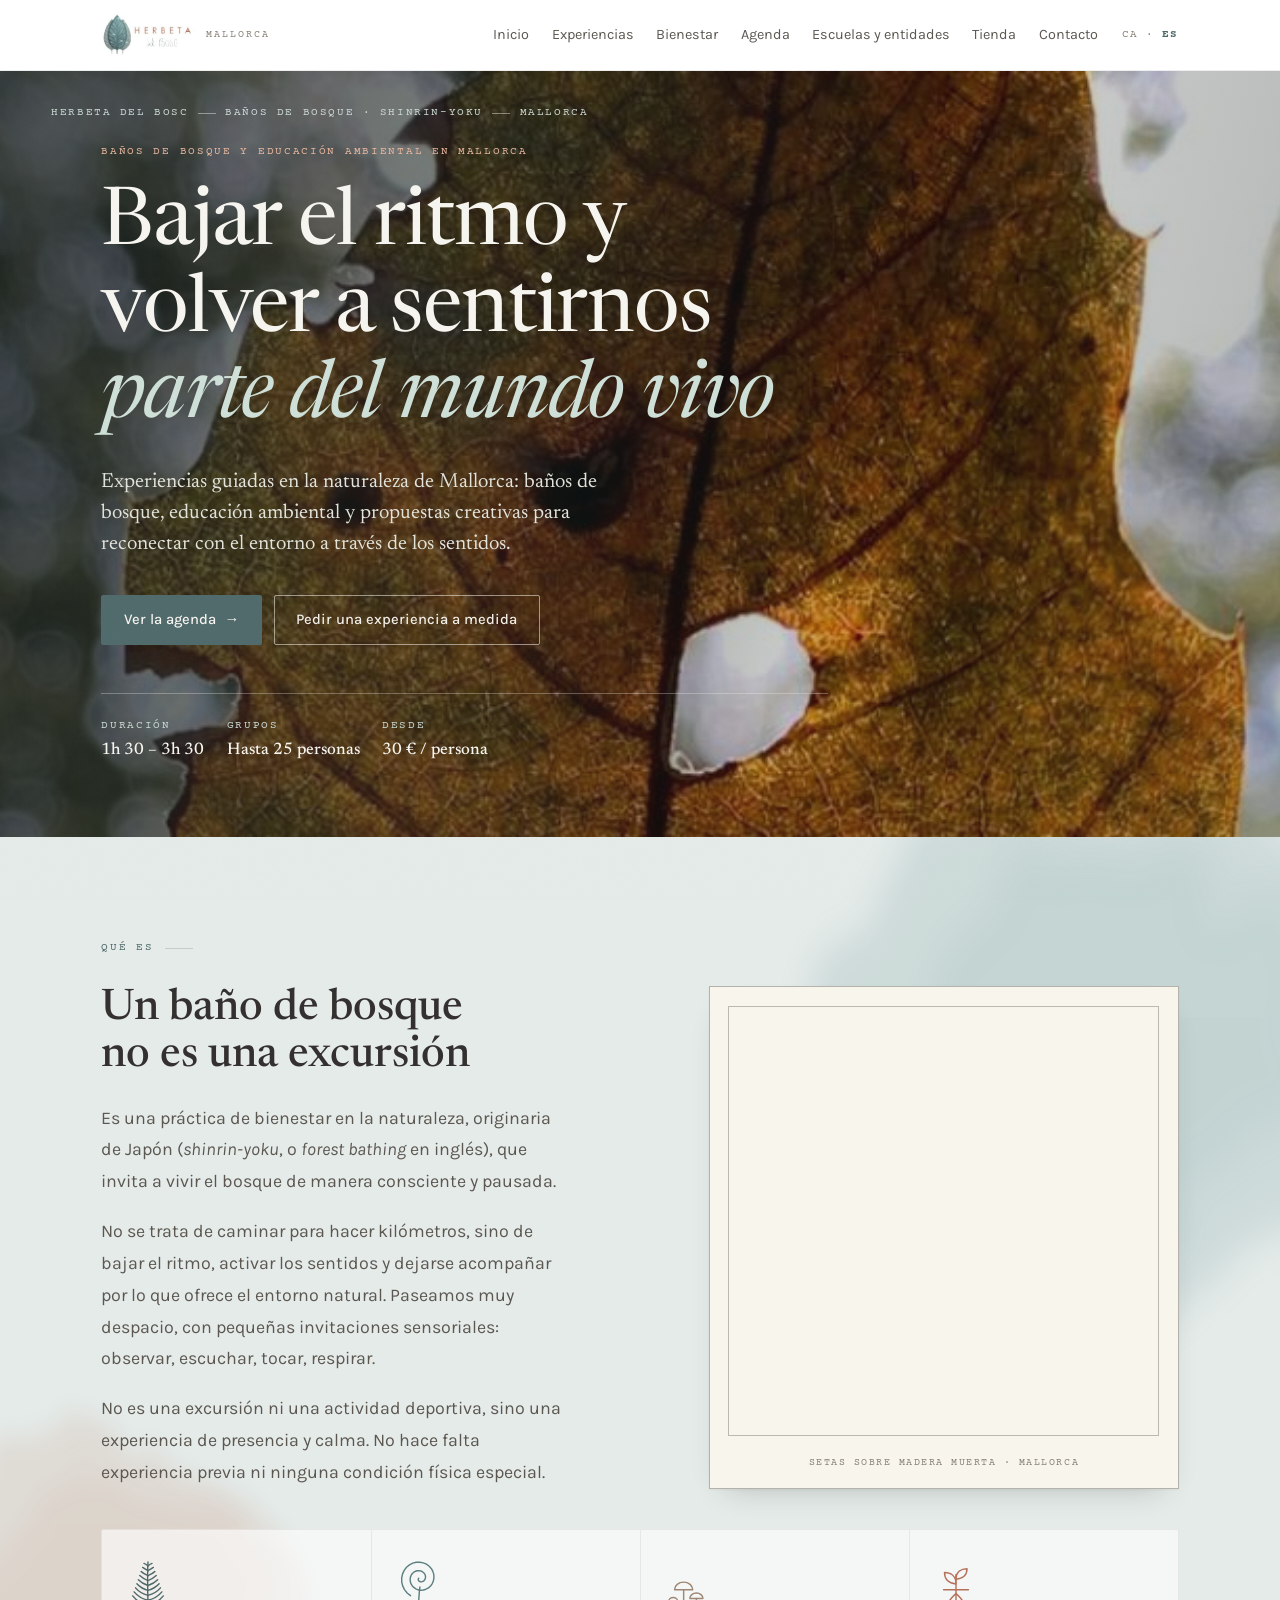
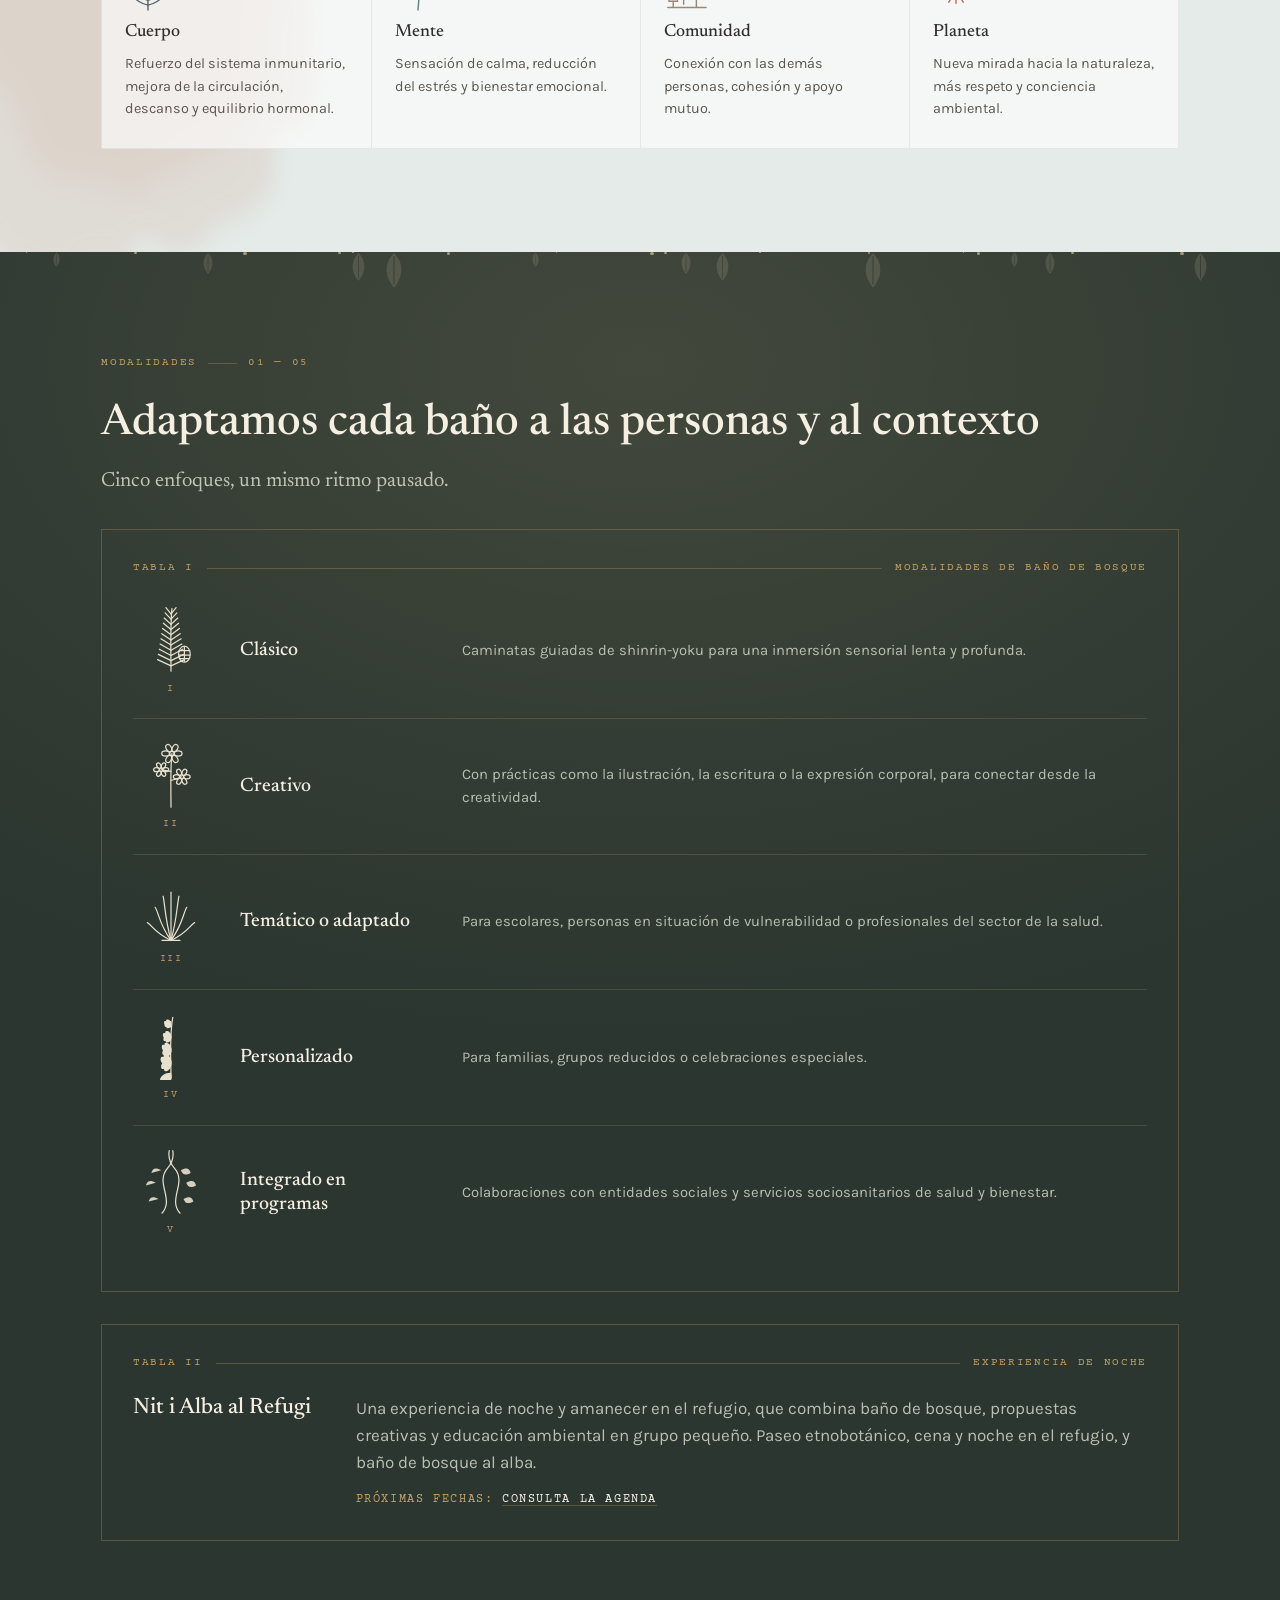
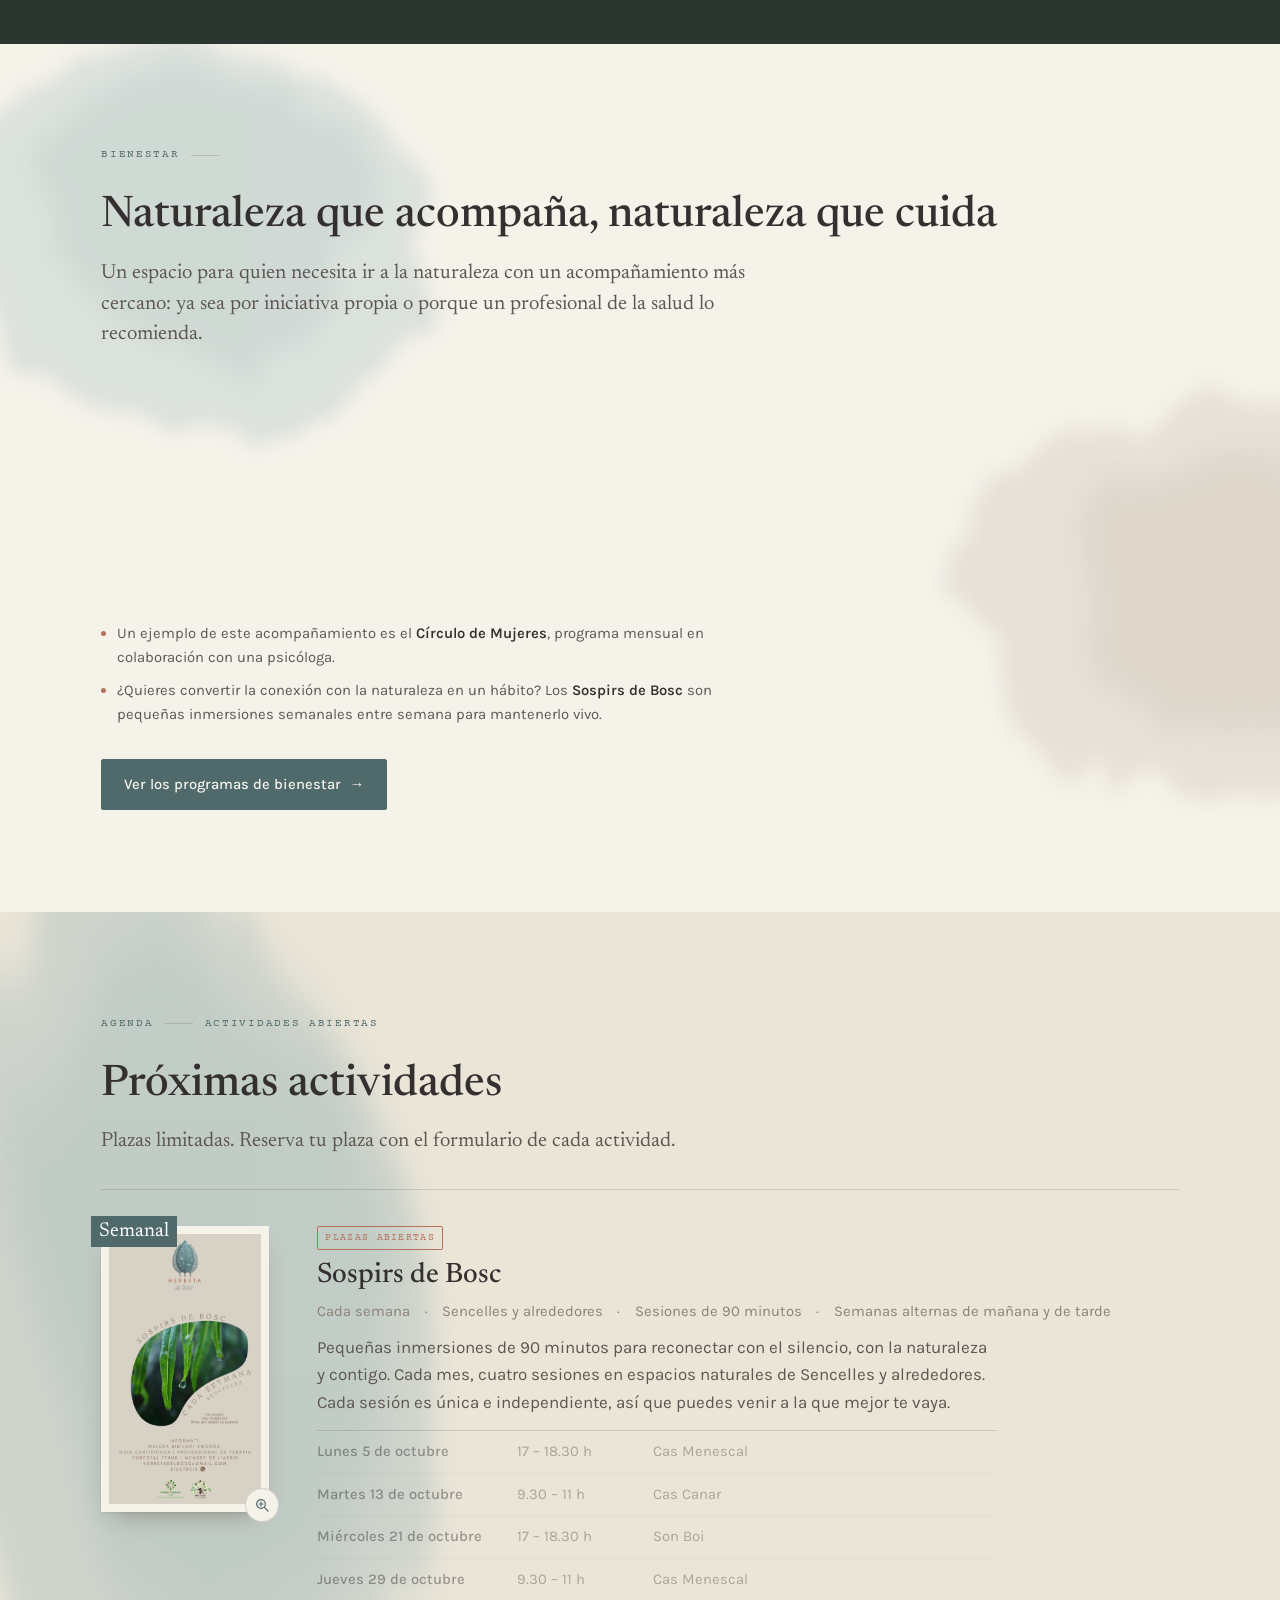
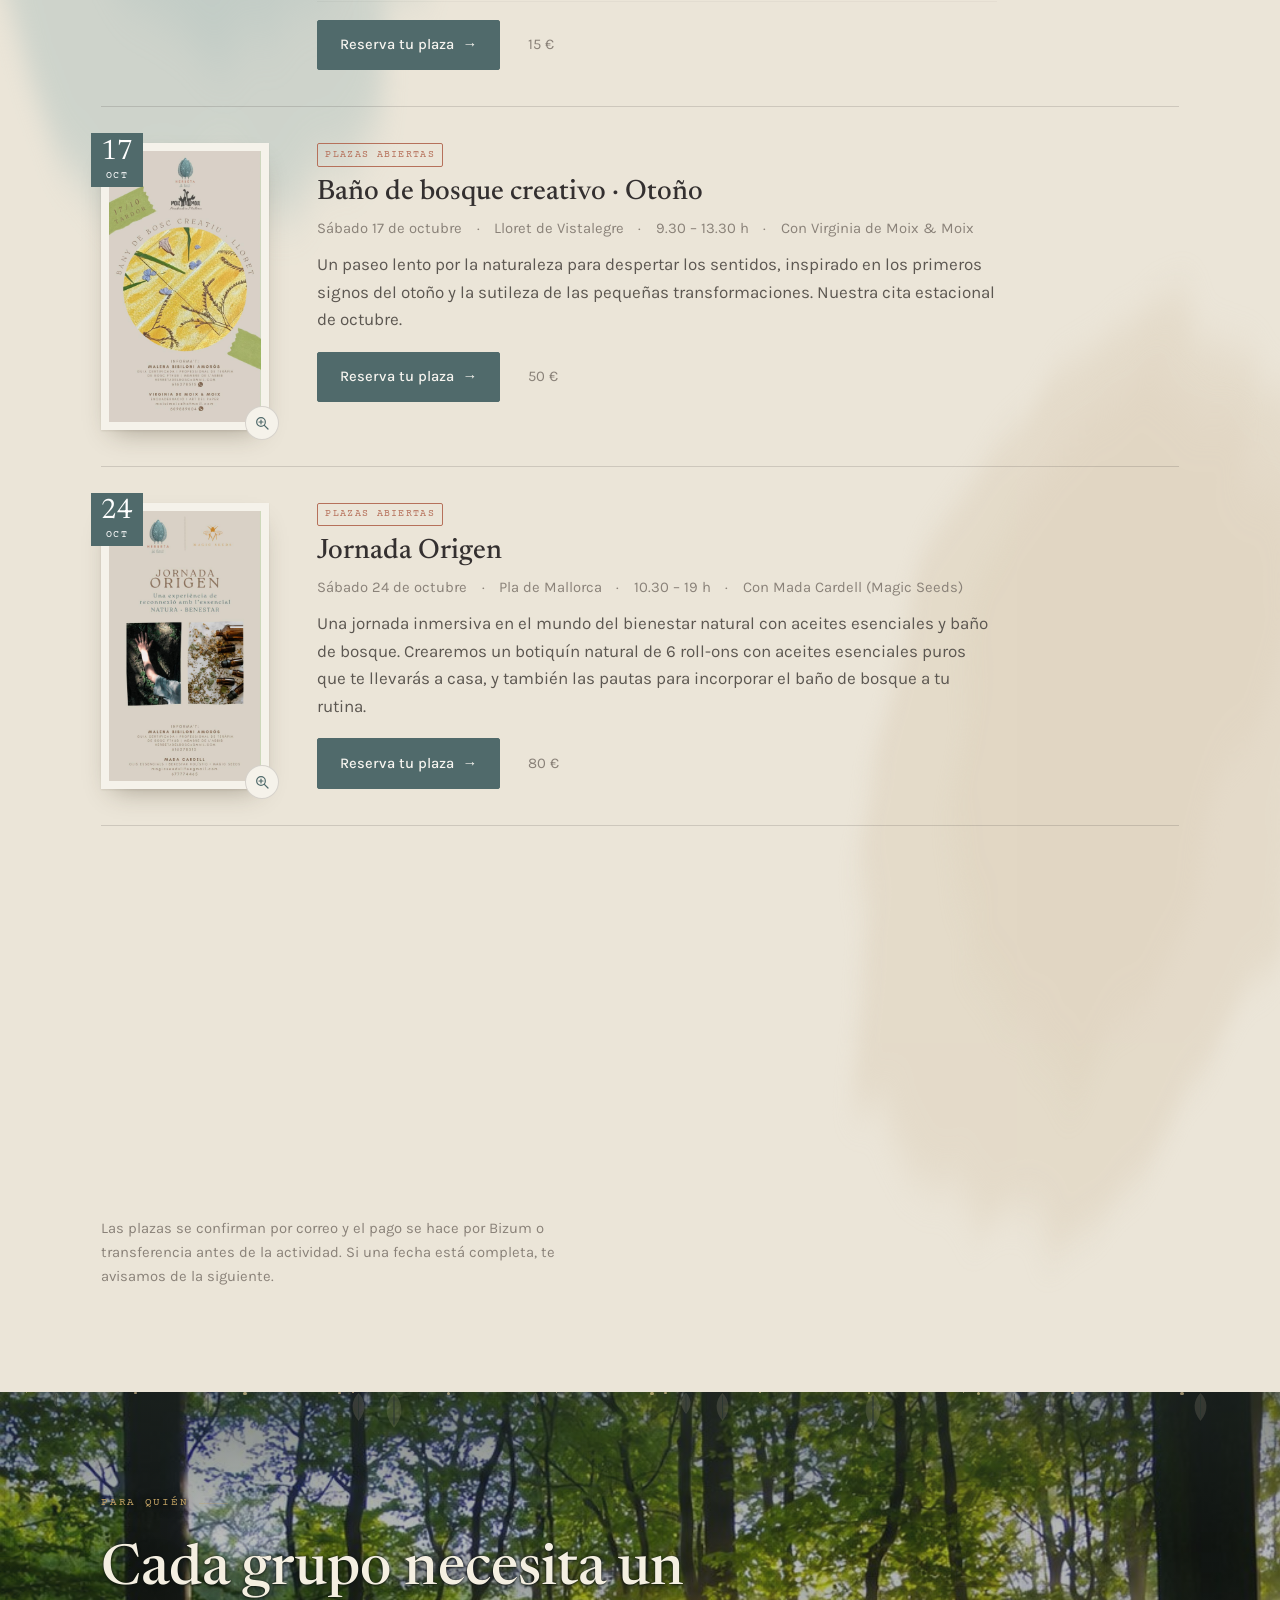
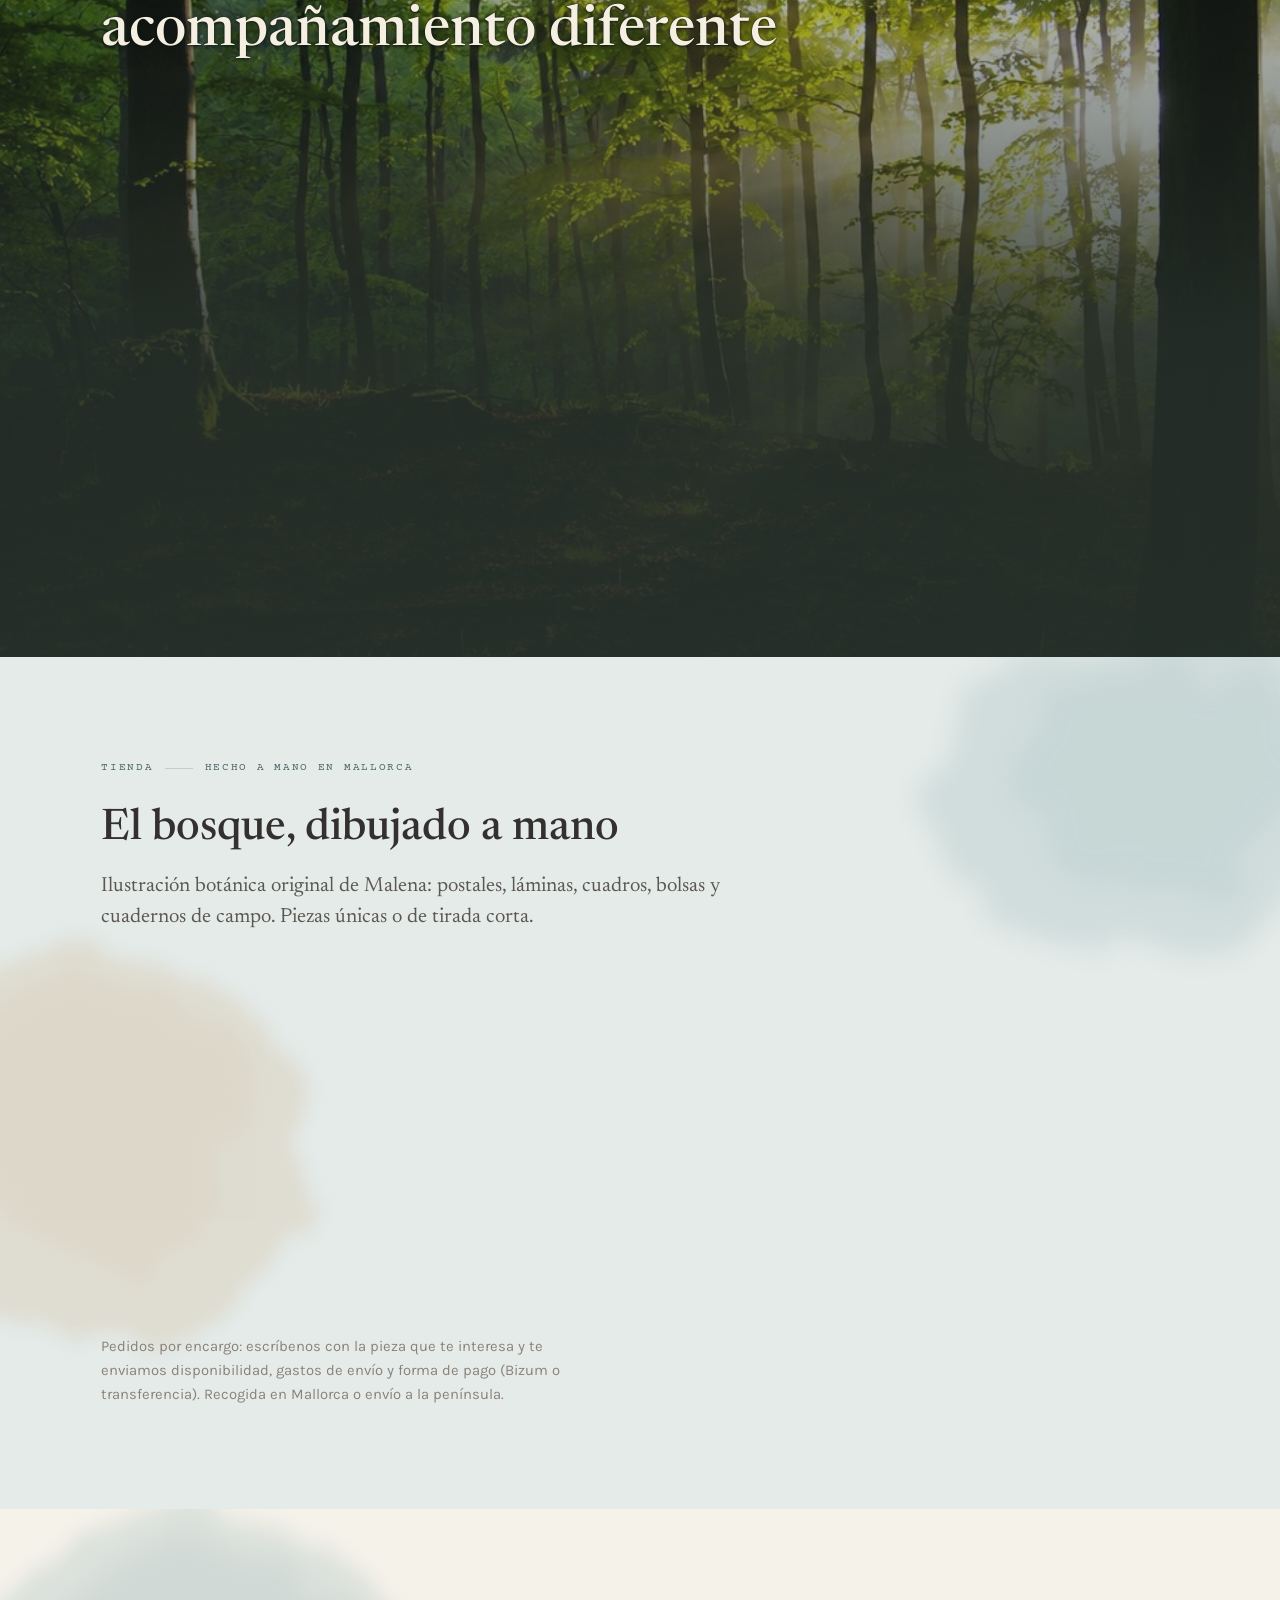
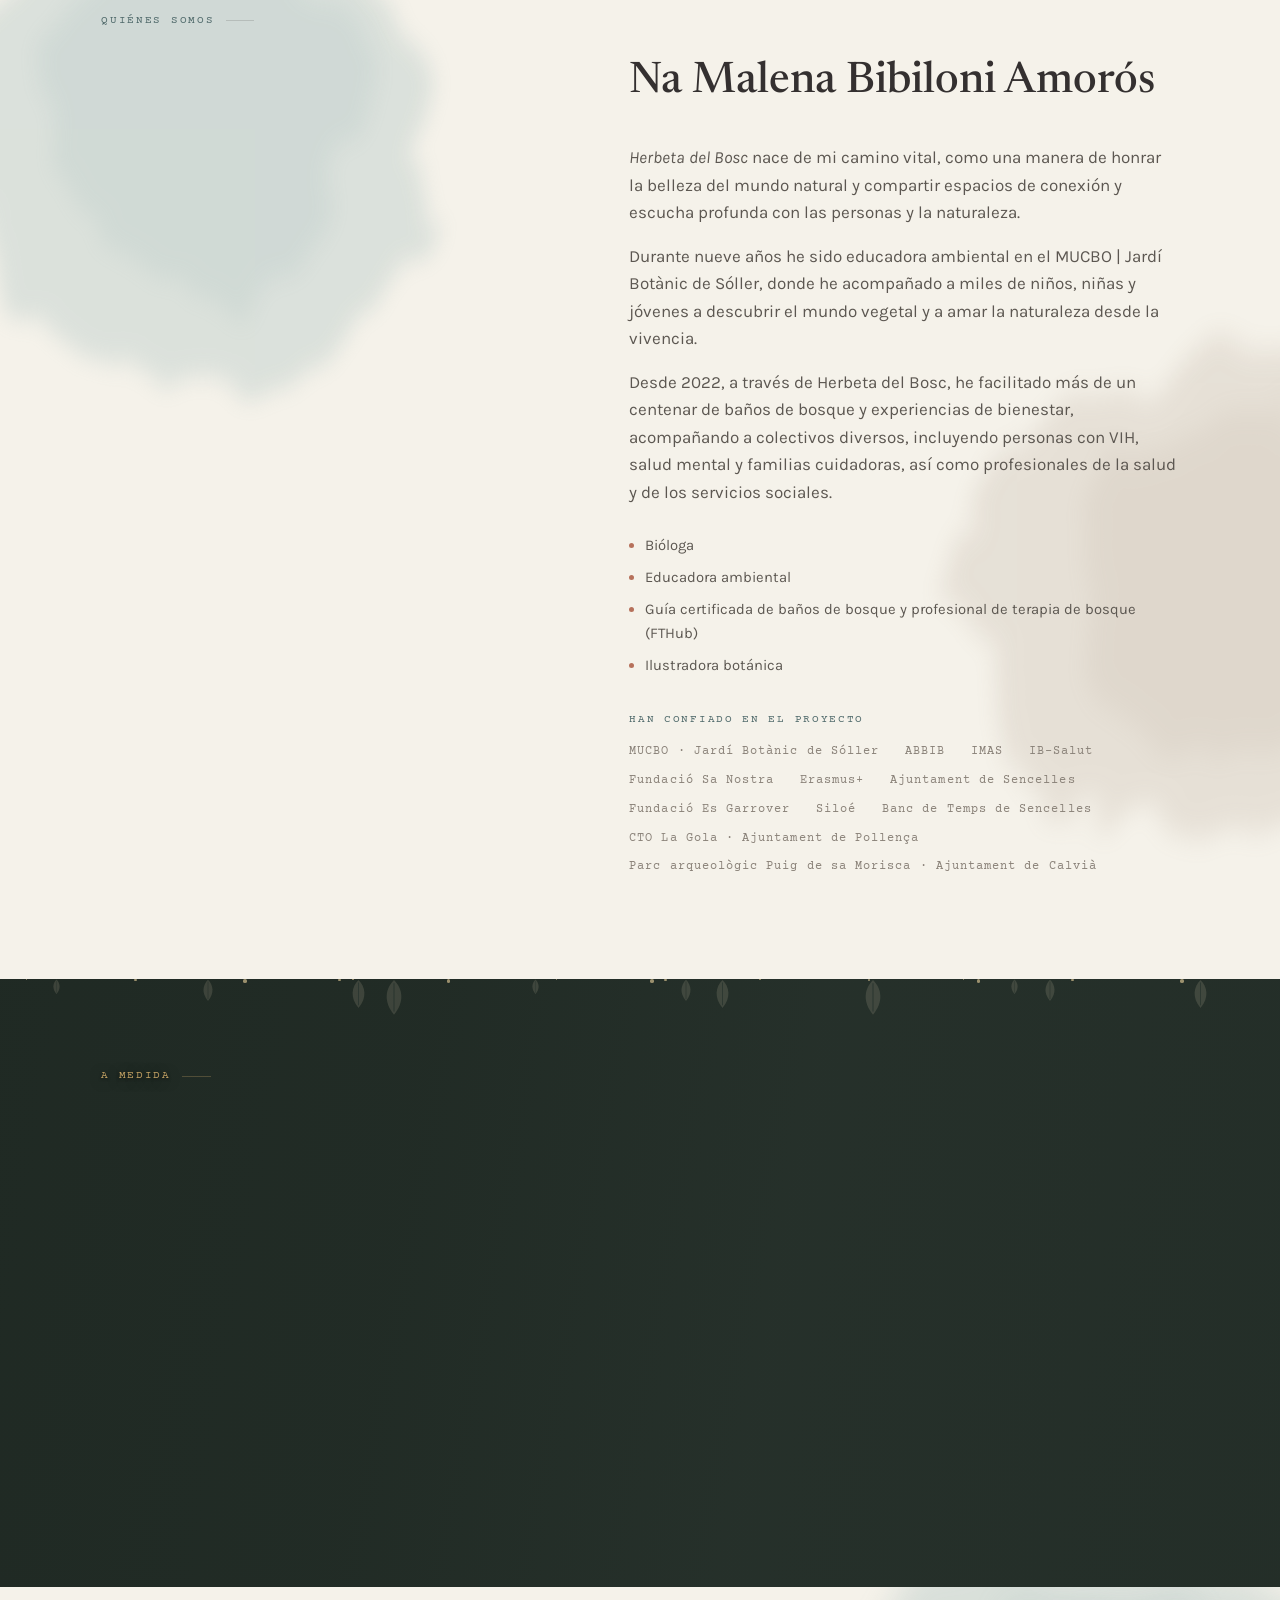
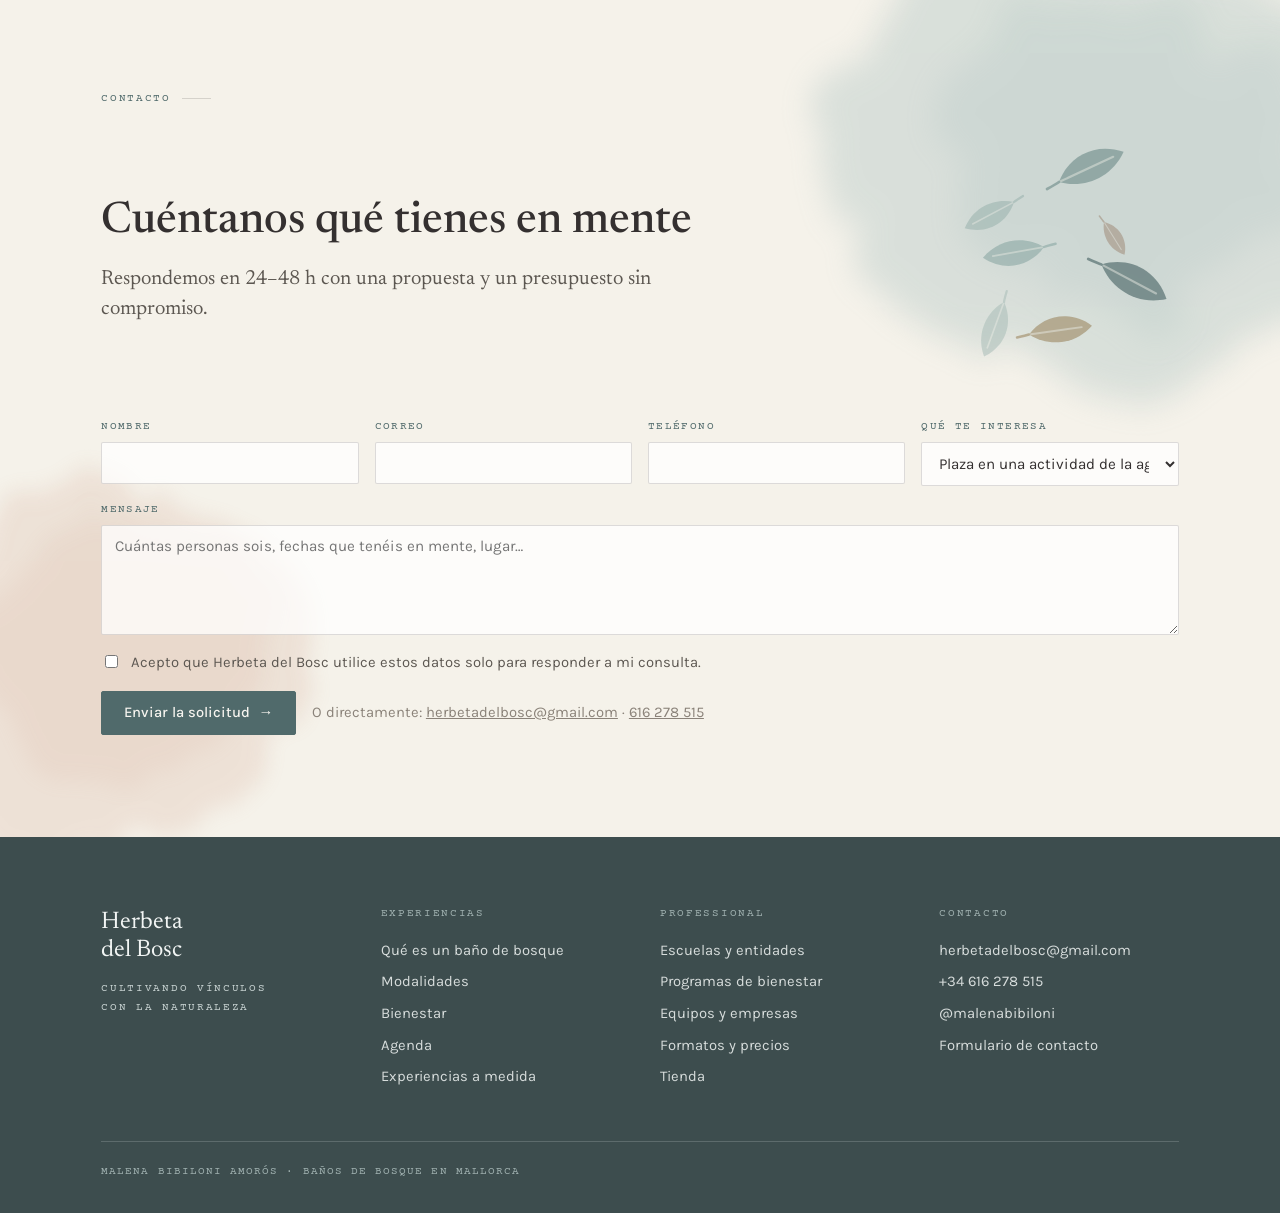
==== es/index.html @ cc18a622 "Correccions de na Malena: 150 € mínim a escoles, «amanecer», dues entitats més Co-Authored-By: Claud" ====
<!doctype html>
<html lang="es">
<head>
<meta charset="utf-8">
<meta name="viewport" content="width=device-width, initial-scale=1">
<meta name="description" content="Baños de bosque (shinrin-yoku o forest bathing), terapia de bosque y educación ambiental en Mallorca para particulares, escuelas y entidades, con Malena Bibiloni.">
<meta name="color-scheme" content="light">
<title>Baños de bosque y educación ambiental en Mallorca · Herbeta del Bosc</title>
<link rel="icon" type="image/png" sizes="48x48" href="/favicon-48.png">
<link rel="icon" type="image/png" sizes="192x192" href="/favicon-192.png">
<link rel="apple-touch-icon" href="/favicon-192.png">
<link rel="canonical" href="https://herbetadelbosc.com/es/">
<link rel="alternate" hreflang="ca" href="https://herbetadelbosc.com/">
<link rel="alternate" hreflang="es" href="https://herbetadelbosc.com/es/">
<link rel="alternate" hreflang="x-default" href="https://herbetadelbosc.com/">

<!-- cómo se ve al compartir el enlace (WhatsApp, Facebook, Telegram...) -->
<meta property="og:type" content="website">
<meta property="og:site_name" content="Herbeta del Bosc">
<meta property="og:locale" content="es_ES">
<meta property="og:locale:alternate" content="ca_ES">
<meta property="og:url" content="https://herbetadelbosc.com/es/">
<meta property="og:title" content="Baños de bosque en Mallorca · Herbeta del Bosc">
<meta property="og:description" content="Baños de bosque, educación ambiental y experiencias en la naturaleza en Mallorca, con Malena Bibiloni.">
<meta property="og:image" content="https://herbetadelbosc.com/assets/img/hero-portada.jpg">
<meta property="og:image:width" content="1274">
<meta property="og:image:height" content="872">
<meta property="og:image:alt" content="Una hoja de otoño a contraluz, con el bosque desenfocado al fondo">
<meta name="twitter:card" content="summary_large_image">

<!-- ficha del negocio para Google -->
<script type="application/ld+json">
{
  "@context": "https://schema.org",
  "@type": "LocalBusiness",
  "@id": "https://herbetadelbosc.com/#negoci",
  "name": "Herbeta del Bosc",
  "description": "Baños de bosque (shinrin-yoku, forest bathing), terapia de bosque y educación ambiental en Mallorca para particulares, escuelas y entidades.",
  "url": "https://herbetadelbosc.com/es/",
  "logo": "https://herbetadelbosc.com/favicon-192.png",
  "image": "https://herbetadelbosc.com/assets/img/hero-portada.jpg",
  "email": "herbetadelbosc@gmail.com",
  "telephone": "+34616278515",
  "address": {
    "@type": "PostalAddress",
    "addressRegion": "Illes Balears",
    "addressCountry": "ES"
  },
  "areaServed": {
    "@type": "Place",
    "name": "Mallorca"
  },
  "founder": {
    "@type": "Person",
    "name": "Malena Bibiloni Amorós"
  },
  "knowsAbout": ["Baños de bosque", "Shinrin-yoku", "Forest bathing", "Terapia de bosque", "Educación ambiental"],
  "inLanguage": "es",
  "sameAs": ["https://www.instagram.com/malenabibiloni"]
}
</script>
<link rel="preconnect" href="https://fonts.googleapis.com">
<link rel="preconnect" href="https://fonts.gstatic.com" crossorigin>
<link rel="stylesheet" href="https://fonts.googleapis.com/css2?family=Newsreader:ital,opsz,wght@0,6..72,300..600;1,6..72,300..500&family=Karla:wght@300..700&family=Courier+Prime:wght@400;700&display=swap">

<link rel="stylesheet" href="../assets/css/herbeta.css">
</head>
<body>

<!-- ══ INICI INTRO ══ animacio d'entrada. Per apagar-la sense llevar res:
     INTRO_ACTIVA = false, aqui baix. Per llevar-la del tot: aquest bloc
     sencer (fins a "FI INTRO") i el bloc INTRO de la fulla d'estils. ══ -->
<div class="intro" id="intro" role="presentation" aria-hidden="true">
  <div class="intro__in">
    <span class="logo intro__logo" role="img" aria-label="Herbeta del Bosc"></span>
    <p class="intro__welcome">
      <span class="intro__rule intro__rule--l" aria-hidden="true"></span>
      <span class="label">Bienvenida / Bienvenido</span>
      <span class="intro__rule intro__rule--r" aria-hidden="true"></span>
    </p>
  </div>
  <button class="intro__skip" id="introSkip" type="button">Saltar</button>
</div>
<noscript><style>.intro{display:none}</style></noscript>
<script>
(function(){
  "use strict";

  /* ── L'INTERRUPTOR ──────────────────────────────────────────
     false = l'animacio no surt mai, sense haver de llevar res.
     Ara esta apagada a proposit: queda pendent refer-la quan hi
     hagi el logo en alta resolucio. Per encendre-la: true. */
  var INTRO_ACTIVA = false;

  var SESSION_KEY = "herbeta:intro-vist";
  var HOLD_MS  = 1500;   /* pausa amb tot ja escrit, abans de treure el vel */
  var LEAVE_MS = 560;    /* durada de la sortida del vel */

  var intro = document.getElementById("intro");
  if(!intro) return;

  function amaga(){ intro.hidden = true; }

  var vist = false;
  try{ vist = sessionStorage.getItem(SESSION_KEY) === "1"; }catch(e){}
  if(!INTRO_ACTIVA || vist){ amaga(); return; }

  var arrel = document.documentElement;
  var sortint = false, tempsPausa = null;

  function velocitat(){
    var v = parseFloat(getComputedStyle(arrel).getPropertyValue("--intro-speed"));
    return v > 0 ? v : 1;
  }

  function surt(){
    if(sortint) return;
    sortint = true;
    clearTimeout(tempsPausa);
    intro.classList.remove("is-playing");
    intro.classList.add("is-leaving");
    arrel.classList.add("intro-surt");
    arrel.style.overflow = "";
    try{ sessionStorage.setItem(SESSION_KEY,"1"); }catch(e){}
    setTimeout(function(){
      amaga();
      arrel.classList.remove("intro-surt");
    }, LEAVE_MS*velocitat() + 400);
    window.removeEventListener("keydown", tecla);
  }
  function tecla(e){
    if(e.key === "Escape" || e.key === "Enter" || e.key === " ") surt();
  }

  function juga(){
    arrel.style.overflow = "hidden";
    if(window.scrollY) window.scrollTo(0,0);
    intro.classList.add("is-playing");
    window.addEventListener("wheel", surt, {passive:true, once:true});
    window.addEventListener("touchmove", surt, {passive:true, once:true});
    window.addEventListener("keydown", tecla);
    tempsPausa = setTimeout(surt, HOLD_MS*velocitat());
  }

  document.getElementById("introSkip").addEventListener("click", surt);
  intro.addEventListener("click", surt);

  /* esperam les tipografies perque el titol no salti a mitja animacio;
     si es fan pregar mes de 700 ms, tiram endavant igualment */
  if(document.fonts && document.fonts.ready){
    var fet = false;
    var ara = function(){ if(!fet){ fet = true; juga(); } };
    document.fonts.ready.then(ara)["catch"](ara);
    setTimeout(ara, 700);
  } else {
    juga();
  }
})();
</script>
<!-- ══ FI INTRO ══ -->
<a class="skip" href="#main">Ir al contenido</a>



<svg width="0" height="0" style="position:absolute" aria-hidden="true" focusable="false"><defs>
  <filter id="wc1" x="-35%" y="-35%" width="170%" height="170%" color-interpolation-filters="sRGB">
    <feTurbulence type="fractalNoise" baseFrequency="0.011" numOctaves="4" seed="7" result="n"/>
    <feDisplacementMap in="SourceGraphic" in2="n" scale="78" xChannelSelector="R" yChannelSelector="G"/>
    <feGaussianBlur stdDeviation="7"/>
  </filter>
  <filter id="wc2" x="-35%" y="-35%" width="170%" height="170%" color-interpolation-filters="sRGB">
    <feTurbulence type="fractalNoise" baseFrequency="0.014" numOctaves="4" seed="23" result="n"/>
    <feDisplacementMap in="SourceGraphic" in2="n" scale="64" xChannelSelector="R" yChannelSelector="G"/>
    <feGaussianBlur stdDeviation="9"/>
  </filter>
  <filter id="wc3" x="-35%" y="-35%" width="170%" height="170%" color-interpolation-filters="sRGB">
    <feTurbulence type="fractalNoise" baseFrequency="0.009" numOctaves="5" seed="41" result="n"/>
    <feDisplacementMap in="SourceGraphic" in2="n" scale="92" xChannelSelector="R" yChannelSelector="G"/>
    <feGaussianBlur stdDeviation="6"/>
  </filter>
</defs></svg>

<header class="site">
  <div class="wrap site__in">
    <a class="brand" href="#home" data-nav="home">
      <span class="logo" role="img" aria-label="Herbeta del Bosc"></span>
      <span class="brand__sub">Mallorca</span>
    </a>
    <p class="lang" aria-label="Idioma"><a href="../" hreflang="ca" lang="ca">CA</a><span aria-hidden="true">·</span><b aria-current="true" lang="es">ES</b></p>
    <button class="navtoggle" id="navtoggle" aria-expanded="false" aria-controls="nav">Menú</button>
    <nav class="nav" id="nav">
      <a href="#home" data-nav="home">Inicio</a>
      <a href="#experiencies" data-nav="home#experiencies">Experiencias</a>
      <a href="#benestar" data-nav="benestar">Bienestar</a>
      <a href="#agenda" data-nav="home#agenda">Agenda</a>
      <a href="#escoles" data-nav="escoles">Escuelas y entidades</a>
      <a href="#botiga" data-nav="home#botiga">Tienda</a>
      <a href="#contacte" data-nav="home#contacte">Contacto</a>
    </nav>
  </div>
</header>

<main id="main">

<!-- ══════════════════════ HOME ══════════════════════ -->
<div class="page" data-page="home">

  <section class="hero hero--cover">
    <div class="hero__bg"><img src="../assets/img/hero-portada.jpg" fetchpriority="high" decoding="async" alt="Una hoja de otoño a contraluz, con el bosque desenfocado al fondo"></div>
    <div class="hero__scrim"></div>
    <div class="hero__tag">
      <p class="label">Herbeta del Bosc</p>
      <div class="rule"></div>
      <p class="label">Baños de bosque · Shinrin-yoku</p>
      <div class="rule"></div>
      <p class="label">Mallorca</p>
    </div>
    <div class="wrap hero__grid">
      <div>
        <h1 class="h1--kicker"><span class="label label--accent h1__kicker">Baños de bosque y educación ambiental en Mallorca</span>Bajar el ritmo y volver a sentirnos <em>parte del mundo vivo</em></h1>
        <p class="lead hero__lead">Experiencias guiadas en la naturaleza de Mallorca: baños de bosque, educación ambiental y propuestas creativas para reconectar con el entorno a través de los sentidos.</p>
        <div class="hero__cta">
          <a class="btn" href="#agenda" data-nav="home#agenda">Ver la agenda <span class="btn__arrow">→</span></a>
          <a class="btn btn--ghost" href="#amida" data-nav="home#amida">Pedir una experiencia a medida</a>
        </div>
        <div class="hero__meta">
          <div><span class="label">Duración</span><strong>1h 30 – 3h 30</strong></div>
          <div><span class="label">Grupos</span><strong>Hasta 25 personas</strong></div>
          <div><span class="label">Desde</span><strong>30 € / persona</strong></div>
        </div>
      </div>
    </div>
  </section>

  <section class="band" id="quees">
    <div class="wrap sheet">
      <div class="sheet__margin">
        <p class="label">Qué es</p>
        <div class="rule"></div>
      </div>
      <div class="stack" style="gap:2.5rem">
        <div class="quees__split">
          <div class="quees__text">
            <h2 class="h2">Un baño de bosque no es una excursión</h2>
            <div class="prose">
              <p>Es una práctica de bienestar en la naturaleza, originaria de Japón (<span class="i">shinrin-yoku</span>, o <span class="i">forest bathing</span> en inglés), que invita a vivir el bosque de manera consciente y pausada.</p>
              <p>No se trata de caminar para hacer kilómetros, sino de bajar el ritmo, activar los sentidos y dejarse acompañar por lo que ofrece el entorno natural. Paseamos muy despacio, con pequeñas invitaciones sensoriales: observar, escuchar, tocar, respirar.</p>
              <p>No es una excursión ni una actividad deportiva, sino una experiencia de presencia y calma. No hace falta experiencia previa ni ninguna condición física especial.</p>
            </div>
          </div>
          <figure class="photo figure--quees plate rv"><span class="plate__in"><img src="../assets/img/bolets-tronc.jpg" loading="lazy" decoding="async" alt="Setas pequeñas creciendo sobre un tronco caído cubierto de musgo, dentro del bosque" style="object-position:center 52%"></span><figcaption>Setas sobre madera muerta · Mallorca</figcaption></figure>
        </div>
        <div class="benefits rv" id="beneficis"></div>
      </div>
    </div>
  </section>

  <section id="experiencies" class="dark">
    <div class="wrap sheet">
      <div class="sheet__margin">
        <p class="label">Modalidades</p>
        <div class="rule"></div>
        <p class="label">01 — 05</p>
      </div>
      <div class="stack" style="gap:2rem">
        <div>
          <h2 class="h2">Adaptamos cada baño a las personas y al contexto</h2>
          <p class="lead">Cinco enfoques, un mismo ritmo pausado.</p>
        </div>
        <div class="board rv">
          <p class="board__tab"><span>Tabla I</span><span class="board__rule"></span><span>Modalidades de baño de bosque</span></p>
          <div class="legend" id="mods"></div>
        </div>
        <div class="board rv">
          <p class="board__tab"><span>Tabla II</span><span class="board__rule"></span><span>Experiencia de noche</span></p>
          <div class="refugi">
            <h3 class="legend__name">Nit i Alba al Refugi</h3>
            <div class="refugi__body">
              <p class="legend__txt">Una experiencia de noche y amanecer en el refugio, que combina baño de bosque, propuestas creativas y educación ambiental en grupo pequeño. Paseo etnobotánico, cena y noche en el refugio, y baño de bosque al alba.</p>
              <p class="refugi__when">Próximas fechas: <a href="#agenda" data-nav="home#agenda">consulta la agenda</a></p>
            </div>
          </div>
        </div>
      </div>
    </div>
  </section>

  <section class="benestar" id="benestar">
    <div class="wrap sheet">
      <div class="sheet__margin">
        <p class="label">Bienestar</p>
        <div class="rule"></div>
      </div>
      <div class="stack" style="gap:2rem">
        <div>
          <h2 class="h2">Naturaleza que acompaña, naturaleza que cuida</h2>
          <p class="lead">Un espacio para quien necesita ir a la naturaleza con un acompañamiento más cercano: ya sea por iniciativa propia o porque un profesional de la salud lo recomienda.</p>
        </div>
        <div class="grid grid--2 benestar__cards rv">
          <article class="card">
            <h3>Terapia de bosque</h3>
            <p>Programas diseñados de forma conjunta con profesionales de la salud o entidades sociales. El baño de bosque como herramienta de prevención de la salud y como intervención complementaria a procesos de cuidado, que promueve a la vez la conexión profunda con la naturaleza.</p>
          </article>
          <article class="card">
            <h3>Planes de bienestar personalizados</h3>
            <p>Un acompañamiento diseñado según cada persona, ya sea a partir de una derivación profesional o por iniciativa propia. El baño de bosque como herramienta principal, complementado con otras propuestas de conexión.</p>
          </article>
        </div>
        <ul class="benestar__notes">
          <li><span>Un ejemplo de este acompañamiento es el <strong>Círculo de Mujeres</strong>, programa mensual en colaboración con una psicóloga.</span></li>
          <li><span>¿Quieres convertir la conexión con la naturaleza en un hábito? Los <strong>Sospirs de Bosc</strong> son pequeñas inmersiones semanales entre semana para mantenerlo vivo.</span></li>
        </ul>
        <!-- Pendiente: barra de datos e imagen de la sección -->
        <a class="btn" href="#benestar" data-nav="benestar">Ver los programas de bienestar <span class="btn__arrow">→</span></a>
      </div>
    </div>
  </section>

  <section id="agenda" style="background:var(--paper-2)">
    <div class="wrap sheet">
      <div class="sheet__margin">
        <p class="label">Agenda</p>
        <div class="rule"></div>
        <p class="label">Actividades abiertas</p>
      </div>
      <div class="stack" style="gap:2rem">
        <div>
          <h2 class="h2">Próximas actividades</h2>
          <p class="lead">Plazas limitadas. Reserva tu plaza con el formulario de cada actividad.</p>
        </div>
        <div class="ag" id="agenda-list"></div>
        <p class="formnote">Las plazas se confirman por correo y el pago se hace por Bizum o transferencia antes de la actividad. Si una fecha está completa, te avisamos de la siguiente.</p>
      </div>
    </div>
  </section>

  <section id="publics" class="dark dark--photo">
    <div class="bosc-bg"><img src="../assets/img/bosc-fons.jpg" loading="lazy" decoding="async" alt="" aria-hidden="true"><span class="bosc-veil"></span></div>
    <div class="wrap sheet">
      <div class="sheet__margin">
        <p class="label">Para quién</p>
        <div class="rule"></div>
      </div>
      <div class="stack" style="gap:2rem">
        <h2 class="h2">Cada grupo necesita un acompañamiento diferente</h2>
        <div class="trio rv" id="publics-grid"></div>
      </div>
    </div>
  </section>

  <section class="band" id="botiga">
    <div class="wrap sheet">
      <div class="sheet__margin">
        <p class="label">Tienda</p>
        <div class="rule"></div>
        <p class="label">Hecho a mano en Mallorca</p>
      </div>
      <div class="stack" style="gap:2rem">
        <div>
          <h2 class="h2">El bosque, dibujado a mano</h2>
          <p class="lead">Ilustración botánica original de Malena: postales, láminas, cuadros, bolsas y cuadernos de campo. Piezas únicas o de tirada corta.</p>
        </div>
        <div class="shop" id="shop"></div>
        <p class="formnote">Pedidos por encargo: escríbenos con la pieza que te interesa y te enviamos disponibilidad, gastos de envío y forma de pago (Bizum o transferencia). Recogida en Mallorca o envío a la península.</p>
      </div>
    </div>
  </section>

  <section id="qui-som">
    <div class="wrap sheet">
      <div class="sheet__margin">
        <p class="label">Quiénes somos</p>
        <div class="rule"></div>
      </div>
      <div class="bio">
        <div class="bio__frame rv"><span class="bio__leaf bio__leaf--a" aria-hidden="true"></span><figure class="bio__portrait"><img src="../assets/img/malena-retrat.jpg" loading="lazy" decoding="async" alt="Malena Bibiloni, mirando hacia arriba en un entorno natural, con ilustraciones de ramitas sobre la fotografía"></figure><span class="bio__leaf bio__leaf--b" aria-hidden="true"></span></div>
        <div class="stack" style="gap:1.3rem">
          <h2 class="h2">Na Malena Bibiloni Amorós</h2>
          <div class="prose">
            <p><span class="i">Herbeta del Bosc</span> nace de mi camino vital, como una manera de honrar la belleza del mundo natural y compartir espacios de conexión y escucha profunda con las personas y la naturaleza.</p>
            <p>Durante nueve años he sido educadora ambiental en el MUCBO | Jardí Botànic de Sóller, donde he acompañado a miles de niños, niñas y jóvenes a descubrir el mundo vegetal y a amar la naturaleza desde la vivencia.</p>
            <p>Desde 2022, a través de Herbeta del Bosc, he facilitado más de un centenar de baños de bosque y experiencias de bienestar, acompañando a colectivos diversos, incluyendo personas con VIH, salud mental y familias cuidadoras, así como profesionales de la salud y de los servicios sociales.</p>
          </div>
          <ul class="creds">
            <li>Bióloga</li>
            <li>Educadora ambiental</li>
            <li>Guía certificada de baños de bosque y profesional de terapia de bosque (FTHub)</li>
            <li>Ilustradora botánica</li>
          </ul>
          <div class="stack" style="gap:.8rem; margin-top:.8rem">
            <p class="label">Han confiado en el proyecto</p>
            <div class="clients">
              <span>MUCBO · Jardí Botànic de Sóller</span><span>ABBIB</span><span>IMAS</span><span>IB-Salut</span><span>Fundació Sa Nostra</span><span>Erasmus+</span><span>Ajuntament de Sencelles</span><span>Fundació Es Garrover</span><span>Siloé</span><span>Banc de Temps de Sencelles</span><span>CTO La Gola · Ajuntament de Pollença</span><span>Parc arqueològic Puig de sa Morisca · Ajuntament de Calvià</span>
            </div>
          </div>
        </div>
      </div>
    </div>
  </section>

  <section class="dark dark--photo amida--cover" id="amida">
    <div class="bosc-bg"><img src="../assets/img/bany_de_bosc.jpg" loading="lazy" decoding="async" alt="Dos personas caminando de espaldas por un camino de bosque, con el sol entrando entre los árboles" style="object-position:center 58%"><span class="amida-veil"></span></div>
    <div class="wrap sheet">
      <div class="sheet__margin">
        <p class="label">A medida</p>
        <div class="rule"></div>
      </div>
      <div class="amida__cta stack rv" style="gap:1.15rem">
        <h2 class="h2">¿Quieres organizar un baño de bosque a medida?</h2>
        <p class="lead">Para familias, celebraciones, grupos de amigas, empresas, agroturismos o entidades. Hablamos primero y diseñamos la propuesta según el grupo y el espacio.</p>
        <a class="btn btn--ghost" href="#contacte" data-nav="home#contacte">Hablemos <span class="btn__arrow">→</span></a>
      </div>
    </div>
  </section>

  <section id="contacte">
    <div class="wrap sheet">
      <div class="sheet__margin">
        <p class="label">Contacto</p>
        <div class="rule"></div>
      </div>
      <div class="stack" style="gap:2rem">
        <div class="contacte__split">
          <div>
            <h2 class="h2">Cuéntanos qué tienes en mente</h2>
            <p class="lead">Respondemos en 24–48 h con una propuesta y un presupuesto sin compromiso.</p>
          </div>
          <div class="leaves rv" role="img" aria-label="Ilustración de hojas cayendo"></div>
        </div>
        <form class="form" data-form="Nou missatge des de la web (en castellà)">
          <input type="checkbox" name="botcheck" class="hp" tabindex="-1" autocomplete="off" aria-hidden="true">
          <div class="f"><label for="c-nom">Nombre</label><input id="c-nom" name="Nom" type="text" autocomplete="name" required></div>
          <div class="f"><label for="c-mail">Correo</label><input id="c-mail" name="email" type="email" autocomplete="email" required></div>
          <div class="f"><label for="c-tel">Teléfono</label><input id="c-tel" name="Telèfon" type="tel" autocomplete="tel"></div>
          <div class="f"><label for="c-tipus">Qué te interesa</label>
            <select id="c-tipus" name="Què li interessa">
              <option>Plaza en una actividad de la agenda</option>
              <option>Baño de bosque a medida (grupo, familia, celebración)</option>
              <option>Plan de bienestar (entidad o individual)</option>
              <option>Actividad para escuela o entidad</option>
              <option>Empresa o agroturismo</option>
              <option>Materiales didácticos o ilustración</option>
              <option>Pedido de la tienda</option>
            </select>
          </div>
          <div class="f f--full"><label for="c-msg">Mensaje</label><textarea id="c-msg" name="Missatge" placeholder="Cuántas personas sois, fechas que tenéis en mente, lugar…" required></textarea></div>
          <label class="check f--full"><input type="checkbox" name="Privacitat" value="Acceptada" required> <span>Acepto que Herbeta del Bosc utilice estos datos solo para responder a mi consulta.</span></label>
          <div class="f--full" style="display:flex; flex-wrap:wrap; gap:1rem; align-items:center">
            <button class="btn" type="submit">Enviar la solicitud <span class="btn__arrow">→</span></button>
            <p class="formnote">O directamente: <a href="mailto:herbetadelbosc@gmail.com">herbetadelbosc@gmail.com</a> · <a href="tel:+34616278515">616 278 515</a></p>
          </div>
        </form>
      </div>
    </div>
  </section>
</div>

<!-- ══════════════════════ ESCOLES ══════════════════════ -->
<div class="page" data-page="escoles" hidden>

  <section class="hero" style="padding-block:clamp(3rem,6vw,5rem) clamp(3rem,6vw,5rem)">
    <div class="wrap hero__grid">
      <div class="sheet__margin">
        <p class="label">Programa</p>
        <div class="rule"></div>
        <p class="label">Curso 2026 – 27</p>
      </div>
      <div>
        <p class="label label--accent">Para escuelas, ayuntamientos y entidades</p>
        <h1 style="font-size:clamp(2.3rem,5.2vw,4rem); max-width:18ch">Programa de educación ambiental y vivencial en Mallorca</h1>
        <p class="lead hero__lead">Actividades de educación ambiental y baños de bosque adaptados al ámbito educativo, con una conversación previa para diseñar la propuesta según la realidad de cada centro.</p>
        <div class="hero__cta">
          <a class="btn" href="#solicitud" data-nav="escoles#solicitud">Solicitar una actividad <span class="btn__arrow">→</span></a>
          <a class="btn btn--ghost" href="#activitats" data-nav="escoles#activitats">Ver las actividades</a>
        </div>
        <div class="hero__meta">
          <div><span class="label">Grupo</span><strong>Máximo 25 alumnos</strong></div>
          <div><span class="label">Duración</span><strong>1h – 3h</strong></div>
          <div><span class="label">Desde</span><strong>150 € / grupo</strong></div>
        </div>
      </div>
      <figure class="hero__figure photo rv" style="aspect-ratio:3/4"><img src="../assets/img/tresors-natura.jpg" loading="lazy" decoding="async" alt="Tesoros naturales -piñas, corteza, hojas- sobre una alfombra, con niños sentados alrededor" style="object-position:center 58%"></figure>
    </div>
  </section>

  <section class="band">
    <div class="wrap sheet">
      <div class="sheet__margin">
        <p class="label">Enfoque</p>
        <div class="rule"></div>
      </div>
      <div class="stack" style="gap:2.5rem">
        <div>
          <h2 class="h2">El vínculo con la naturaleza se cultiva, no se explica</h2>
          <p class="lead">Por eso diseñamos experiencias vivenciales que abren tres puertas de entrada al mundo natural.</p>
        </div>
        <div class="grid grid--3" id="axes"></div>
      </div>
    </div>
  </section>

  <section id="activitats">
    <div class="wrap sheet">
      <div class="sheet__margin">
        <p class="label">Actividades</p>
        <div class="rule"></div>
        <p class="label">Seis propuestas</p>
      </div>
      <div class="stack" style="gap:2rem">
        <div>
          <h2 class="h2">Nuestras actividades</h2>
          <p class="lead">Todas se adaptan a la edad, a los objetivos pedagógicos y al horario del centro.</p>
        </div>
        <div class="grid grid--3" id="acts"></div>
      </div>
    </div>
  </section>

  <section style="background:var(--paper-2)">
    <div class="wrap sheet">
      <div class="sheet__margin">
        <p class="label">Actividad central</p>
        <div class="rule"></div>
      </div>
      <div class="stack" style="gap:2rem">
        <div>
          <h2 class="h2">El baño de bosque escolar</h2>
          <div class="prose">
            <p>Adaptados al ámbito educativo, ofrecen a niños, niñas y jóvenes una vivencia significativa que combina la observación, el silencio, la creatividad y la escucha activa. Complementan la educación ambiental tradicional y favorecen aprendizajes profundos a nivel emocional, sensorial y social.</p>
          </div>
        </div>
        <div class="mods" id="escolarmods"></div>
        <p class="formnote">Dónde lo hacemos: salida a la naturaleza · espacios verdes cercanos al centro · patio o jardín del centro. Con opción de ampliar la experiencia con una introducción al diario de naturaleza.</p>
      </div>
    </div>
  </section>

  <section id="curriculum">
    <div class="wrap sheet">
      <div class="sheet__margin">
        <p class="label">Currículo</p>
        <div class="rule"></div>
        <p class="label">LOMLOE · ODS</p>
      </div>
      <div class="stack" style="gap:2.5rem">
        <div>
          <h2 class="h2">Una propuesta que conecta con el currículo</h2>
          <p class="lead">Nuestra propuesta puede favorecer competencias clave según la LOMLOE y los Objetivos de Desarrollo Sostenible.</p>
        </div>
        <div class="grid grid--2">
          <div class="stack" style="gap:1.1rem">
            <p class="label label--accent">Competencias clave</p>
            <div class="mods" id="comps"></div>
          </div>
          <div class="stack" style="gap:1.1rem">
            <p class="label label--accent">ODS que se pueden trabajar</p>
            <div class="mods" id="ods"></div>
          </div>
        </div>
      </div>
    </div>
  </section>

  <section class="band" id="docents">
    <div class="wrap sheet">
      <div class="sheet__margin">
        <p class="label">Equipos</p>
        <div class="rule"></div>
      </div>
      <div class="grid grid--2" style="align-items:start">
        <div class="stack" style="gap:1.2rem">
          <h2 class="h2">Baños de bosque para quien cuida</h2>
          <div class="prose">
            <p>Quienes acompañan a niños y jóvenes día a día también necesitan espacios para parar, respirar y reconectar. Ofrecemos baños de bosque dirigidos a equipos profesionales: docentes, educadores, trabajadores sociales, sanitarios.</p>
            <p>Un espacio profundamente respetuoso que invita a recuperar la calma, escucharse y volver a encontrar el sentido de la tarea cotidiana.</p>
          </div>
        </div>
        <div class="stack" style="gap:1.4rem">
          <div class="card">
            <p class="label">Qué trabajamos</p>
            <p>Bienestar emocional y gestión del ritmo cotidiano · Cohesión de equipo y escucha entre compañeros · Reconexión con el sentido profundo de la tarea · Recuperar la mirada curiosa del mundo natural.</p>
          </div>
          <div class="card">
            <p class="label">Formatos</p>
            <p>Actividad puntual de 2 a 3 horas, adaptable a cualquier entorno con naturaleza y tranquilidad. Como jornada de bienestar, team building o formación vivencial. Ideal para inicios o finales de curso y jornadas pedagógicas.</p>
          </div>
        </div>
      </div>
    </div>
  </section>

  <section id="preus">
    <div class="wrap sheet">
      <div class="sheet__margin">
        <p class="label">Formatos y precios</p>
        <div class="rule"></div>
      </div>
      <div class="stack" style="gap:2rem">
        <div>
          <h2 class="h2">Duraciones y precios orientativos</h2>
          <p class="lead">Consultad disponibilidad y presupuesto sin compromiso. Ofrecemos descuentos para programas de más de una sesión o ciclos trimestrales.</p>
        </div>
        <div class="tablewrap">
          <table>
            <thead><tr><th>Formato</th><th>Duración orientativa</th></tr></thead>
            <tbody>
              <tr><td>Actividades de taller</td><td>1h – 1h 30</td></tr>
              <tr><td>Baños de bosque y actividades con salida</td><td>1h 30 – 2h</td></tr>
              <tr><td>Sesiones para equipos docentes</td><td>2h – 3h</td></tr>
            </tbody>
          </table>
        </div>
        <p class="formnote">Las actividades tienen un coste que va desde 150 € hasta 350 € por sesión, según el formato, la duración y los materiales incluidos. Los baños de bosque escolares empiezan a partir de 150 € por grupo de hasta 25 alumnos.</p>
      </div>
    </div>
  </section>

  <section style="background:var(--paper-2)" id="faq">
    <div class="wrap sheet">
      <div class="sheet__margin">
        <p class="label">Preguntas frecuentes</p>
        <div class="rule"></div>
      </div>
      <div class="stack" style="gap:1.6rem">
        <h2 class="h2">Preguntas frecuentes</h2>
        <div class="faq" id="faq-list"></div>
      </div>
    </div>
  </section>

  <section>
    <div class="wrap sheet">
      <div class="sheet__margin">
        <p class="label">Cita</p>
        <div class="rule"></div>
      </div>
      <blockquote class="quote">“El sentido del asombro debería conservarse toda la vida, pero empieza en la infancia.”<cite>Rachel Carson</cite></blockquote>
    </div>
  </section>

  <section class="band" id="solicitud">
    <div class="wrap sheet">
      <div class="sheet__margin">
        <p class="label">Solicitud</p>
        <div class="rule"></div>
      </div>
      <div class="stack" style="gap:2rem">
        <div>
          <h2 class="h2">Solicita una actividad para tu centro</h2>
          <p class="lead">Nos ponemos en contacto para conocer el contexto y diseñar una propuesta adecuada, sin compromiso.</p>
        </div>
        <form class="form" data-form="Nova sol·licitud d'un centre educatiu (en castellà)">
          <input type="checkbox" name="botcheck" class="hp" tabindex="-1" autocomplete="off" aria-hidden="true">
          <div class="f"><label for="e-centre">Centro o entidad</label><input id="e-centre" name="Centre o entitat" type="text" required></div>
          <div class="f"><label for="e-persona">Persona de contacto</label><input id="e-persona" name="Persona de contacte" type="text" autocomplete="name" required></div>
          <div class="f"><label for="e-mail">Correo</label><input id="e-mail" name="email" type="email" autocomplete="email" required></div>
          <div class="f"><label for="e-tel">Teléfono</label><input id="e-tel" name="Telèfon" type="tel" autocomplete="tel"></div>
          <div class="f"><label for="e-nivell">Nivel educativo</label>
            <select id="e-nivell" name="Nivell educatiu"><option>Infantil</option><option>Primaria</option><option>Secundaria</option><option>Bachillerato / FP</option><option>Equipo docente</option><option>Entidad o ayuntamiento</option></select>
          </div>
          <div class="f"><label for="e-act">Actividad de interés</label>
            <select id="e-act" name="Activitat d'interès"><option>Baño de bosque</option><option>El bosque por dentro</option><option>Cuaderno de campo</option><option>Paseo naturalista</option><option>Herbario de bolsillo</option><option>Tesoros con historia</option><option>Ciclo trimestral</option><option>Aún no lo sé</option></select>
          </div>
          <div class="f"><label for="e-alum">Número de alumnos</label><input id="e-alum" name="Nombre d'alumnes" type="number" min="1" placeholder="25"></div>
          <div class="f"><label for="e-data">Fechas aproximadas</label><input id="e-data" name="Dates aproximades" type="text" placeholder="Segundo trimestre, mañanas"></div>
          <div class="f f--full"><label for="e-msg">Contexto del centro</label><textarea id="e-msg" name="Context del centre" placeholder="Espacios verdes disponibles, posibilidad de salida, objetivos pedagógicos…"></textarea></div>
          <label class="check f--full"><input type="checkbox" name="Privacitat" value="Acceptada" required> <span>Acepto que Herbeta del Bosc utilice estos datos solo para responder a mi consulta.</span></label>
          <div class="f--full" style="display:flex; flex-wrap:wrap; gap:1rem; align-items:center">
            <button class="btn" type="submit">Enviar la solicitud <span class="btn__arrow">→</span></button>
          </div>
        </form>
      </div>
    </div>
  </section>
</div>

<!-- ══════════════════════ BENESTAR ══════════════════════ -->
<div class="page" data-page="benestar" hidden>

  <section class="hero" style="padding-block:clamp(3rem,6vw,5rem) clamp(3rem,6vw,5rem)">
    <div class="wrap hero__grid">
      <div class="sheet__margin">
        <p class="label">Programas</p>
        <div class="rule"></div>
        <p class="label">Terapia de bosque</p>
      </div>
      <div>
        <p class="label label--accent">Baños de bosque y terapia de bosque</p>
        <h1 style="font-size:clamp(2.3rem,5.2vw,4rem); max-width:18ch">Baños y terapia de bosque: bienestar en la naturaleza de Mallorca</h1>
        <p class="lead hero__lead">Una intervención estructurada, basada en la evidencia y adaptable a cada colectivo, que integra la práctica del baño de bosque como herramienta de promoción de la salud y el bienestar.</p>
        <div class="hero__cta">
          <a class="btn" href="#contacte" data-nav="home#contacte">Contáctanos <span class="btn__arrow">→</span></a>
          <a class="btn btn--ghost" href="#b-formats" data-nav="benestar#b-formats">Formatos del programa</a>
        </div>
        <div class="hero__meta">
          <div><span class="label">Duración</span><strong>1,5 – 2 horas</strong></div>
          <div><span class="label">Frecuencia</span><strong>Semanal</strong></div>
          <div><span class="label">Participantes</span><strong>Grupos reducidos</strong></div>
        </div>
      </div>
      <figure class="hero__figure photo rv" style="aspect-ratio:3/4"><img src="../assets/img/public-particulars.jpg" loading="lazy" decoding="async" alt="Un grupo de personas con mochila, en corro en un camino de tierra, escuchando a Malena bajo unos árboles" style="object-position:48% center"></figure>
    </div>
  </section>

  <section class="band">
    <div class="wrap sheet">
      <div class="sheet__margin">
        <p class="label">La naturaleza</p>
        <div class="rule"></div>
      </div>
      <div class="grid grid--2" style="align-items:start">
        <h2 class="h2">La naturaleza, una herramienta de salud y bienestar</h2>
        <div class="prose">
          <p>Vivimos en un contexto marcado por el estrés crónico, la fatiga mental y la dificultad para gestionar las emociones. La aceleración del ritmo de vida, la sobreestimulación digital y la pérdida de contacto con los entornos naturales tienen un impacto directo sobre la salud física, mental y social de las personas.</p>
          <p>Las evidencias científicas son claras: el contacto regular con la naturaleza reduce el cortisol, mejora el estado de ánimo, fortalece el sistema inmunitario y favorece la recuperación de la fatiga mental. No es una tendencia, es fisiología.</p>
          <p>Una propuesta complementaria, accesible y transformadora, para las entidades que acompañan a personas.</p>
        </div>
      </div>
    </div>
  </section>

  <section id="b-terapia">
    <div class="wrap sheet">
      <div class="sheet__margin">
        <p class="label">Terapia de bosque</p>
        <div class="rule"></div>
      </div>
      <div class="grid grid--2" style="align-items:start">
        <div class="stack" style="gap:1.2rem">
          <h2 class="h2">Terapia de bosque</h2>
          <div class="prose">
            <p>La Terapia de Bosque es una intervención basada en la naturaleza que tiene en cuenta las necesidades de las personas y su entorno físico y social. Parte de la idea de que la salud es el resultado de la adaptación del ser humano a su entorno. Se fundamenta en un enfoque multidisciplinar que integra ámbitos como la psicología, la sociología o la ecología, y puede complementar los tratamientos médicos y los procesos de rehabilitación.</p>
            <p>A través del contacto consciente con la naturaleza, la terapia de bosque genera beneficios en distintos ámbitos de la salud y el bienestar.</p>
          </div>
        </div>
        <div class="card">
          <p class="label">Niveles de intervención</p>
          <p>La terapia de bosque se inscribe dentro de las estrategias de promoción de la salud, aplicándose en distintos niveles de intervención, tanto en el ámbito preventivo como terapéutico y de rehabilitación, adaptándose a cada colectivo.</p>
          <p>Los programas de terapia de bosque ofrecen una intervención complementaria, accesible y adaptable que puede integrarse en los servicios sociales y de salud, contribuyendo al bienestar de las personas y reforzando los procesos de acompañamiento ya existentes.</p>
        </div>
      </div>
    </div>
  </section>

  <section style="background:var(--paper-2)" id="b-objectius">
    <div class="wrap sheet">
      <div class="sheet__margin">
        <p class="label">Objetivos</p>
        <div class="rule"></div>
      </div>
      <div class="stack" style="gap:2rem">
        <div>
          <h2 class="h2">¿Qué aportan estos programas?</h2>
          <p class="lead">Objetivos que se pueden trabajar.</p>
        </div>
        <div class="grid grid--2 objectius" id="b-obj"></div>
      </div>
    </div>
  </section>

  <section id="b-sessions">
    <div class="wrap sheet">
      <div class="sheet__margin">
        <p class="label">Sesiones</p>
        <div class="rule"></div>
      </div>
      <div class="grid grid--2" style="align-items:start">
        <div class="stack" style="gap:1.2rem">
          <h2 class="h2">Cómo se desarrollan las sesiones</h2>
          <div class="prose">
            <p>El programa consta de un número determinado de sesiones en entornos naturales, distribuidas a lo largo de varias semanas. Las sesiones se basan en la práctica del baño de bosque.</p>
            <p>Cada encuentro consiste en un paseo lento, con un recorrido accesible (aproximadamente 500 - 1500 m), durante el cual se hacen varias paradas, que pueden realizarse de pie o sentados.</p>
            <p>A lo largo del recorrido se proponen actividades individuales y grupales orientadas a favorecer la conexión con el entorno a través de los sentidos. Estas propuestas son voluntarias y adaptables a las necesidades de cada participante.</p>
            <p>Al final de cada sesión se ofrece un espacio para compartir en grupo, donde las personas participantes pueden expresar su experiencia mediante palabras, silencios u otras formas de expresión.</p>
            <p>Entre sesiones, se proponen sencillas prácticas para realizar en casa, con el objetivo de reforzar la conexión con la naturaleza. Estas se recogen en un diario personal guiado.</p>
            <p>Durante el programa, se llevarán a cabo evaluaciones que se realizan de forma anónima. La evaluación se adapta a los objetivos del programa y puede incluir indicadores de bienestar percibido, observación cualitativa y devolución conjunta con el equipo profesional.</p>
          </div>
        </div>
        <div class="card">
          <p class="label">Características generales de las sesiones</p>
          <ul class="creds">
            <li><span><strong>Duración habitual:</strong> entre 1,5 y 2 horas</span></li>
            <li><span><strong>Frecuencia:</strong> semanal (adaptable)</span></li>
            <li><span><strong>Número de participantes:</strong> grupos reducidos (variable según colectivo y objetivos)</span></li>
            <li><span><strong>Espacios:</strong> entornos naturales accesibles y adecuados al grupo</span></li>
          </ul>
        </div>
      </div>
    </div>
  </section>

  <section class="band" id="b-formats">
    <div class="wrap sheet">
      <div class="sheet__margin">
        <p class="label">Formatos</p>
        <div class="rule"></div>
      </div>
      <div class="stack" style="gap:2rem">
        <div>
          <h2 class="h2">Formatos del programa</h2>
          <p class="lead">Los programas pueden ajustarse según las necesidades del grupo. Incluyen una sesión previa de encuentro inicial, destinada a presentar el funcionamiento del programa, resolver dudas y empezar a generar un espacio de confianza entre las personas participantes.</p>
        </div>
        <div class="grid grid--3" id="b-formats-list"></div>
        <div class="tablewrap">
          <table>
            <thead><tr><th>Formato</th><th>Precio orientativo*</th></tr></thead>
            <tbody>
              <tr><td>Sesión puntual</td><td>200-300€</td></tr>
              <tr><td>Programa 6 semanas</td><td>1.000-1.500€</td></tr>
              <tr><td>Programa 12 semanas</td><td>1.800-2.500€</td></tr>
            </tbody>
          </table>
        </div>
        <p class="formnote">*El precio se adapta según el colectivo, el número de participantes y las características de la entidad. Contáctanos para recibir una propuesta personalizada.</p>
      </div>
    </div>
  </section>

  <section id="b-collectius">
    <div class="wrap sheet">
      <div class="sheet__margin">
        <p class="label">Colectivos</p>
        <div class="rule"></div>
      </div>
      <div class="stack" style="gap:2rem">
        <div>
          <h2 class="h2">Aplicación según el colectivo</h2>
          <p class="lead">Los programas de terapia de bosque se adaptan a distintos colectivos, especialmente en contextos de vulnerabilidad, promoviendo el bienestar, la inclusión y la cohesión social.</p>
        </div>
        <div class="mods" id="b-coll"></div>
        <p class="formnote">Los programas se diseñan de manera específica para cada colectivo y territorio.</p>
      </div>
    </div>
  </section>

  <section style="background:var(--paper-2)" id="b-collaboracio">
    <div class="wrap sheet">
      <div class="sheet__margin">
        <p class="label">Colaboración</p>
        <div class="rule"></div>
      </div>
      <div class="grid grid--2" style="align-items:start">
        <div class="stack" style="gap:1.2rem">
          <h2 class="h2">Trabajo en colaboración</h2>
          <div class="prose">
            <p>Los programas de terapia de bosque se desarrollan en coordinación con la entidad o servicio, con el objetivo de adaptar la intervención a las necesidades específicas del colectivo y garantizar su coherencia con el trabajo socioeducativo o terapéutico en curso.</p>
            <p>El guía de baño de bosque/profesional de terapia de bosque asume un rol clave como facilitador de una experiencia de conexión entre el participante y el entorno natural. Su responsabilidad principal es diseñar y conducir el paseo. No actúa como terapeuta, sino que sostiene un espacio seguro, respetuoso y abierto, donde cada persona puede vivir la experiencia desde su propia autonomía.</p>
            <p>Para profundizar en los beneficios y aplicaciones de la terapia de bosque en el ámbito social, se puede consultar el siguiente artículo (en catalán): <a href="https://www.revistaalimara.net/revista/banys-de-bosc-fonaments-i-aplicabilitat-terapeutica-en-lambit-social-i-de-la-salut/" target="_blank" rel="noopener">«Banys de bosc: fonaments i aplicabilitat terapèutica en l'àmbit social i de la salut»</a> (revista Alimara).</p>
          </div>
        </div>
        <div class="card">
          <ul class="creds">
            <li>Coordinación con los equipos profesionales de salud de referencia</li>
            <li>Posibilidad de apoyo y acompañamiento durante las sesiones</li>
            <li>Seguimiento de los objetivos establecidos</li>
            <li>Evaluación conjunta del proceso y de los resultados</li>
          </ul>
        </div>
      </div>
    </div>
  </section>

  <section id="b-testimonis">
    <div class="wrap sheet">
      <div class="sheet__margin">
        <p class="label">Testimonios</p>
        <div class="rule"></div>
      </div>
      <div class="stack" style="gap:2rem">
        <p class="lead">Las personas participantes destacan la calma, la conexión y el bienestar que emergen durante las sesiones. También ponen en valor la calidad del acompañamiento y la experiencia.</p>
        <div class="grid grid--3 testimonis">
          <blockquote class="quote rv">“Serenidad, tranquilidad y conexión conmigo misma.”</blockquote>
          <blockquote class="quote rv">“Un ambiente de respeto y conexión con el grupo y el entorno.”</blockquote>
          <blockquote class="quote rv">“Una experiencia terapéutica que aporta una nueva mirada.”</blockquote>
        </div>
      </div>
    </div>
  </section>

  <section class="band">
    <div class="wrap sheet">
      <div class="sheet__margin">
        <p class="label">Contacto</p>
        <div class="rule"></div>
      </div>
      <div class="stack" style="gap:1.4rem">
        <h2 class="h2">Estaré encantada de escucharte.</h2>
        <p class="lead">Gracias por dedicar unos minutos a conocer Herbeta del Bosc.</p>
        <a class="btn" href="#contacte" data-nav="home#contacte" style="align-self:flex-start">Contáctanos <span class="btn__arrow">→</span></a>
      </div>
    </div>
  </section>
</div>

</main>

<footer>
  <div class="wrap">
    <div class="foot">
      <div class="stack" style="gap:1rem">
        <p class="foot__brand">Herbeta<br>del Bosc</p>
        <p class="label" style="color:var(--canopy-ink-2)">Cultivando vínculos<br>con la naturaleza</p>
      </div>
      <div>
        <h4>Experiencias</h4>
        <a href="#quees" data-nav="home#quees">Qué es un baño de bosque</a>
        <a href="#experiencies" data-nav="home#experiencies">Modalidades</a>
        <a href="#benestar" data-nav="home#benestar">Bienestar</a>
        <a href="#agenda" data-nav="home#agenda">Agenda</a>
        <a href="#amida" data-nav="home#amida">Experiencias a medida</a>
      </div>
      <div>
        <h4>Professional</h4>
        <a href="#escoles" data-nav="escoles">Escuelas y entidades</a>
        <a href="#benestar" data-nav="benestar">Programas de bienestar</a>
        <a href="#docents" data-nav="escoles#docents">Equipos y empresas</a>
        <a href="#preus" data-nav="escoles#preus">Formatos y precios</a>
        <a href="#botiga" data-nav="home#botiga">Tienda</a>
      </div>
      <div>
        <h4>Contacto</h4>
        <a href="mailto:herbetadelbosc@gmail.com">herbetadelbosc@gmail.com</a>
        <a href="tel:+34616278515">+34 616 278 515</a>
        <a href="https://www.instagram.com/malenabibiloni" target="_blank" rel="noopener">@malenabibiloni</a>
        <a href="#contacte" data-nav="home#contacte">Formulario de contacto</a>
      </div>
    </div>
    <div class="foot__bottom">
      <span>Malena Bibiloni Amorós · Baños de bosque en Mallorca</span>
    </div>
  </div>
</footer>

<!-- cartell ampliat: un sol lightbox per a totes les activitats de l'agenda -->
<div class="lb" id="cartell-lb" role="dialog" aria-modal="true" aria-labelledby="lb-title" tabindex="-1" hidden>
  <button type="button" class="lb__close" aria-label="Cerrar"><svg viewBox="0 0 24 24" fill="none" stroke="currentColor" stroke-width="1.8" stroke-linecap="round" aria-hidden="true"><path d="M6 6l12 12M18 6 6 18"/></svg></button>
  <div class="lb__inner">
    <img class="lb__img" src="" alt="">
    <div class="lb__info">
      <p class="lb__date"></p>
      <h2 class="lb__title" id="lb-title"></h2>
      <p class="lb__meta"></p>
      <div class="lb__cta"></div>
      <a class="lb__dl" href="" download><svg viewBox="0 0 24 24" fill="none" stroke="currentColor" stroke-width="1.8" stroke-linecap="round" stroke-linejoin="round" aria-hidden="true"><path d="M12 4v11M7 10l5 5 5-5M5 20h14"/></svg>Descarga el cartel</a>
      <p class="lb__esc"><kbd>Esc</kbd> para cerrar</p>
    </div>
  </div>
</div>

<script>
(function(){
  "use strict";

  /* ── botanical sprig ─────────────────────────────────────────
     Reproduce el traç de na Malena: tija fina corbada amb fulles
     de cor plenes, alternades i minvant cap a la punta. */
  function sprig(opts){
    var o = Object.assign({w:300,h:420,n:15,bow:110,leafLen:30}, opts||{});
    var p0={x:o.w*0.5,y:o.h}, p1={x:o.w*0.5+o.bow,y:o.h*0.45}, p2={x:o.w*0.5+o.bow*0.12,y:o.h*0.04};
    function pt(t){var m=1-t;return{x:m*m*p0.x+2*m*t*p1.x+t*t*p2.x,y:m*m*p0.y+2*m*t*p1.y+t*t*p2.y};}
    function tan(t){var m=1-t;return Math.atan2(2*m*(p1.y-p0.y)+2*t*(p2.y-p1.y),2*m*(p1.x-p0.x)+2*t*(p2.x-p1.x));}
    var HEART='M0 0 C6.5 -8.5 16 -10.5 21 -6 C23.5 -3.6 23 -1.6 20 0 C23 1.6 23.5 3.6 21 6 C16 10.5 6.5 8.5 0 0 Z';
    var parts=['<path d="M'+p0.x.toFixed(1)+' '+p0.y.toFixed(1)+' Q'+p1.x.toFixed(1)+' '+p1.y.toFixed(1)+' '+p2.x.toFixed(1)+' '+p2.y.toFixed(1)+'" fill="none" stroke="currentColor" stroke-width="1.5" stroke-linecap="round"/>'];
    for(var i=0;i<o.n;i++){
      var t=0.08+(i/(o.n-1))*0.88;
      var p=pt(t), a=tan(t)*180/Math.PI;
      var side=(i%2===0)?1:-1;
      var sc=(1-t*0.5)*(o.leafLen/23);
      parts.push('<path d="'+HEART+'" fill="currentColor" transform="translate('+p.x.toFixed(1)+' '+p.y.toFixed(1)+') rotate('+(a+side*52).toFixed(1)+') scale('+sc.toFixed(3)+')"/>');
    }
    return '<svg class="sprig" viewBox="0 0 '+o.w+' '+o.h+'" aria-hidden="true">'+parts.join('')+'</svg>';
  }

  /* ── fulles que cauen ───────────────────────────────────────
     Dibuix propi, mateix llenguatge que les branquetes del retrat:
     traç simple i tons de la paleta. Composicio fixa, sense atzar. */
  function fallingLeaves(){
    /* x, y, gir, escala, to, opacitat */
    var L=[
      [52,18,-25,0.92,'#6E8C8A',.62],
      [34,26,152,0.72,'#9BB3AE',.58],
      [70,34, 58,0.50,'#9D8774',.52],
      [46,44,170,0.80,'#88A6A2',.58],
      [69,51, 28,0.95,'#506A6B',.66],
      [30,66,110,0.75,'#A9BEB8',.56],
      [40,79, -8,0.82,'#896C3C',.46]
    ];
    var STEM='M-6 .6 C-3 .4 -1 .2 0 0';
    var BLADE='M0 0 C8 -8 21 -9.5 31 0 C21 8.5 8 7 0 0 Z';
    var parts=L.map(function(l){
      return '<g transform="translate('+l[0]+' '+l[1]+') rotate('+l[2]+') scale('+l[3]+')" '+
             'opacity="'+l[5]+'">'+
             '<path d="'+STEM+'" fill="none" stroke="'+l[4]+'" stroke-width="1.2" stroke-linecap="round"/>'+
             '<path d="'+BLADE+'" fill="'+l[4]+'"/>'+
             '<path d="M1 0 L26 0" fill="none" stroke="var(--paper)" stroke-width=".9" '+
             'stroke-linecap="round" opacity=".5"/></g>';
    });
    return '<svg viewBox="0 0 100 100" aria-hidden="true" focusable="false">'+parts.join('')+'</svg>';
  }

  /* ── aiguades d'aquarel·la ──────────────────────────────────
     El·lipses deformades amb feTurbulence + feDisplacementMap:
     la vora irregular d'una taca d'aigua, no un degradat. */
  function blob(x,y,w,h,color,op,filt,rot){
    return '<svg viewBox="0 0 400 400" preserveAspectRatio="none" aria-hidden="true" '+
      'style="left:'+x+'%;top:'+y+'%;width:'+w+'%;height:'+h+'%;transform:rotate('+rot+'deg)">'+
      '<ellipse cx="200" cy="200" rx="150" ry="122" fill="'+color+'" opacity="'+op+'" filter="url(#'+filt+')"/>'+
      '<ellipse cx="215" cy="188" rx="104" ry="86" fill="'+color+'" opacity="'+(op*0.55).toFixed(2)+'" filter="url(#'+filt+')"/>'+
      '</svg>';
  }
  var TEAL='#8CADAF', SAND='#D7C7AE', TERRA='#C98D74', TOPO='#9D8774';
  var RECIPES=[
    [[ -12,-18, 52, 78, TEAL,  .30,'wc1', -8],[ 62, 34, 46, 72, SAND, .34,'wc3', 14]],
    [[  58,-22, 54, 86, TEAL,  .26,'wc2', 10],[-14, 46, 44, 70, TERRA,.16,'wc1',-16]],
    [[ -16, 20, 46, 74, SAND,  .40,'wc3',  6],[ 68,-16, 42, 64, TEAL, .22,'wc2', -6]],
    [[  70, 28, 48, 74, TOPO,  .16,'wc1', 12],[-10,-14, 50, 72, TEAL, .24,'wc3',  8]]
  ];
  function paintWashes(){
    document.querySelectorAll('section').forEach(function(sec,i){
      if(sec.classList.contains('dark') || sec.querySelector(':scope > .wash')) return;
      var d=document.createElement('div');
      d.className='wash';
      d.innerHTML=RECIPES[i%RECIPES.length].map(function(b){return blob.apply(null,b);}).join('');
      sec.insertBefore(d, sec.firstChild);
    });
  }

  var $ = function(s,r){return (r||document).querySelector(s);};
  var set = function(id,html){var el=document.getElementById(id); if(el) el.innerHTML=html;};


  /* ── contacte: fulles dibuixades ── */
  document.querySelectorAll('.leaves').forEach(function(el){
    el.innerHTML = fallingLeaves();
  });

  /* ── retrat: branques que en surten ── */
  document.querySelectorAll('.bio__leaf').forEach(function(el,i){
    el.innerHTML = sprig(i===0 ? {w:200,h:430,n:15,bow:-62,leafLen:27}
                               : {w:180,h:360,n:11,bow:54,leafLen:24});
  });

  /* ── home: beneficis ──────────────────────────────────────
     Un dibuix propi per a cada bloc, no el mateix repetit. */
  function ico(d){
    return '<svg class="ico" viewBox="0 0 48 56" fill="none" stroke="currentColor" '+
      'stroke-width="1.5" stroke-linecap="round" stroke-linejoin="round" aria-hidden="true">'+d+'</svg>';
  }
  function icoFalguera(){          /* falguera — el cos que es desplega */
    var d='<path d="M24 54 C24 38 23 20 24 4"/>';
    for(var i=0;i<9;i++){
      var t=i/8, y=(49-t*41).toFixed(1), L=16*(1-t*0.74), a=(L*0.62).toFixed(1), b=L.toFixed(1), c=(L*0.6).toFixed(1);
      d+='<path d="M24 '+y+' q -'+a+' -2 -'+b+' -'+c+'"/><path d="M24 '+y+' q '+a+' -2 '+b+' -'+c+'"/>';
    }
    return ico(d);
  }
  function icoEspiral(){           /* nou de falguera — la ment que es calma */
    var pts=[];
    for(var A=0;A<=4.4*Math.PI;A+=0.22){
      var r=1.2+A*1.42;
      pts.push((26-r*Math.cos(A)).toFixed(1)+' '+(21+r*Math.sin(A)).toFixed(1));
    }
    return ico('<path d="M24 54 C25 44 25 36 26 30"/><path d="M'+pts.join(' L')+'"/>');
  }
  function icoBolets(){            /* bolets en grup — la comunitat */
    return ico('<path d="M11 33 a9.5 8 0 0 1 19 0 z"/><path d="M20.5 33 v15"/>'+
      '<path d="M27 42 a6.8 5.6 0 0 1 13.6 0 z"/><path d="M33.8 42 v9"/>'+
      '<path d="M5 45 a4.6 3.9 0 0 1 9.2 0 z"/><path d="M9.6 45 v6"/>'+
      '<path d="M4 51.5 h40"/>');
  }
  function icoPlanter(){           /* planter amb arrels — el planeta */
    return ico('<path d="M24 33 V17"/>'+
      '<path d="M24 27 c-9 -1 -12 -6.5 -12 -12 6.5 0 12 3.5 12 12 z"/>'+
      '<path d="M24 22 c8.5 -1 11.5 -6 11.5 -11 -6 0 -11.5 3 -11.5 11 z"/>'+
      '<path d="M11 33 h26"/>'+
      '<path d="M24 33 v14"/><path d="M24 37 c-3.5 3 -6 5.5 -7.5 9"/>'+
      '<path d="M24 37 c3.5 3 6 5.5 7.5 9"/>');
  }
  var beneficis=[
    [icoFalguera,'Cuerpo','Refuerzo del sistema inmunitario, mejora de la circulación, descanso y equilibrio hormonal.'],
    [icoEspiral,'Mente','Sensación de calma, reducción del estrés y bienestar emocional.'],
    [icoBolets,'Comunidad','Conexión con las demás personas, cohesión y apoyo mutuo.'],
    [icoPlanter,'Planeta','Nueva mirada hacia la naturaleza, más respeto y conciencia ambiental.']
  ];
  set('beneficis', beneficis.map(function(b){
    return '<div class="benefit">'+b[0]()+'<h3>'+b[1]+'</h3><p>'+b[2]+'</p></div>';
  }).join(''));

  /* ── home: modalitats ─────────────────────────────────────
     Cinc siluetes botaniques, una per enfocament. Traç d'estampa:
     linia neta, sense ombra, com un gravat. */
  function pl(d){
    return '<svg viewBox="0 0 60 76" fill="none" stroke="currentColor" stroke-width="1.35" '+
      'stroke-linecap="round" stroke-linejoin="round" aria-hidden="true">'+d+'</svg>';
  }
  function plPi(){                 /* pi amb pinya — el bany classic */
    var d='<path d="M30 74 C30 52 29 28 31 4"/>';
    for(var i=0;i<11;i++){
      var t=i/10, y=(68-t*58).toFixed(1), L=(15*(1-t*0.62)).toFixed(1);
      d+='<path d="M30 '+y+' l -'+L+' -7"/><path d="M30 '+y+' l '+L+' -7"/>';
    }
    d+='<ellipse cx="45" cy="55" rx="6.5" ry="9"/><path d="M45 47 v16"/>'+
       '<path d="M39 51 h12M39 56 h12M40 60 h10"/>';
    return pl(d);
  }
  function plFlor(){               /* tija florida — el bany creatiu */
    var d='<path d="M30 74 C30 54 29 34 31 14"/>';
    [[31,14,7],[19,32,5.2],[42,40,5.8]].forEach(function(f){
      var cx=f[0], cy=f[1], r=f[2];
      for(var k=0;k<6;k++){
        var a=k*Math.PI/3;
        d+='<ellipse cx="'+(cx+Math.cos(a)*r).toFixed(1)+'" cy="'+(cy+Math.sin(a)*r).toFixed(1)+
           '" rx="'+(r*0.62).toFixed(1)+'" ry="'+(r*0.42).toFixed(1)+
           '" transform="rotate('+(a*180/Math.PI).toFixed(0)+' '+(cx+Math.cos(a)*r).toFixed(1)+' '+(cy+Math.sin(a)*r).toFixed(1)+')"/>';
      }
      d+='<circle cx="'+cx+'" cy="'+cy+'" r="'+(r*0.34).toFixed(1)+'"/>';
    });
    d+='<path d="M30 34 C26 33 22 33 19.5 32"/><path d="M30 44 C34 43 39 42 41.5 40"/>';
    return pl(d);
  }
  function plCarritx(){            /* mata de carritx — temàtic i adaptat */
    var d='';
    for(var i=0;i<7;i++){
      var t=i/6, x=(30+(t-0.5)*40).toFixed(1), h=(20+Math.sin(t*Math.PI)*34).toFixed(1);
      var bend=((t-0.5)*26).toFixed(1);
      d+='<path d="M30 72 C'+x+' '+(72-h/2).toFixed(1)+' '+x+' '+(72-h*0.8).toFixed(1)+' '+
         (parseFloat(x)+parseFloat(bend)/2).toFixed(1)+' '+(72-h).toFixed(1)+'"/>';
    }
    d+='<path d="M20 72 h20"/>';
    return pl(d);
  }
  function plCor(){                /* branqueta de fulles de cor — personalitzat */
    var d='<path d="M30 74 C30 52 28 28 32 6"/>';
    var H='M0 0 C4.5 -6 11 -7.4 14.6 -4.2 C16.4 -2.5 16 -1.1 14 0 C16 1.1 16.4 2.5 14.6 4.2 C11 7.4 4.5 6 0 0 Z';
    for(var i=0;i<9;i++){
      var t=i/8, y=(68-t*58).toFixed(1), sc=(1-t*0.42).toFixed(2), sd=(i%2?-1:1);
      d+='<path d="'+H+'" fill="currentColor" stroke="none" transform="translate(30 '+y+') rotate('+(sd*128)+') scale('+sc+')"/>';
    }
    return pl(d);
  }
  function plTrena(){              /* dues tiges entrellacades — integrat en programes */
    var d='<path d="M20 74 C34 58 12 40 26 24 C33 16 33 10 32 4"/>'+
          '<path d="M40 74 C26 58 48 40 34 24 C27 16 27 10 28 4"/>';
    [[16,58],[44,58],[13,40],[47,40],[19,26],[41,26]].forEach(function(q,i){
      var side=i%2?1:-1;
      d+='<path d="M'+q[0]+' '+q[1]+' c'+(side*7)+' -4 '+(side*10)+' -1 '+(side*11)+' 3 c-'+(side*6)+' 3 -'+(side*9)+' 2 -'+(side*11)+' -3 z" fill="currentColor" stroke="none" opacity=".9"/>';
    });
    return pl(d);
  }
  var mods=[
    ['I',plPi,'Clásico','Caminatas guiadas de shinrin-yoku para una inmersión sensorial lenta y profunda.'],
    ['II',plFlor,'Creativo','Con prácticas como la ilustración, la escritura o la expresión corporal, para conectar desde la creatividad.'],
    ['III',plCarritx,'Temático o adaptado','Para escolares, personas en situación de vulnerabilidad o profesionales del sector de la salud.'],
    ['IV',plCor,'Personalizado','Para familias, grupos reducidos o celebraciones especiales.'],
    ['V',plTrena,'Integrado en programas','Colaboraciones con entidades sociales y servicios sociosanitarios de salud y bienestar.']
  ];
  set('mods', mods.map(function(m){
    return '<div class="legend__row">'+
      '<div class="legend__fig">'+m[1]()+'<span class="legend__num">'+m[0]+'</span></div>'+
      '<h3 class="legend__name">'+m[2]+'</h3>'+
      '<p class="legend__txt">'+m[3]+'</p></div>';
  }).join(''));

  /* ── fulles caient sobre la seccio fosca ── */
  function leafFall(sec){
    if(sec.querySelector(':scope > .leaffall')) return;
    var LEAF='<svg viewBox="0 0 24 34" aria-hidden="true"><path d="M12 1 C20 9 22 21 12 33 C2 21 4 9 12 1 Z" fill="currentColor"/><path d="M12 4 V30" stroke="#2B3630" stroke-width="1"/></svg>';
    var box=document.createElement('div'); box.className='leaffall';
    var html='';
    for(var i=0;i<11;i++){
      var left=(4+i*8.6+(i%3)*3).toFixed(1);
      var w=(11+(i%4)*5);
      var durY=(19+(i%5)*6).toFixed(0), durS=(9+(i%4)*5).toFixed(0);
      var delay=(-i*3.7).toFixed(1);
      html+='<i style="left:'+left+'%;width:'+w+'px;animation-duration:'+durY+'s,'+durS+'s;'+
            'animation-delay:'+delay+'s,'+delay+'s">'+LEAF+'</i>';
    }
    for(var j=0;j<16;j++){
      var L=(2+j*6.1+(j%4)*2.4).toFixed(1), sz=(1.5+(j%3)*1.1).toFixed(1);
      var dY=(26+(j%6)*9).toFixed(0), dP=(4+(j%5)*2.2).toFixed(1), dl=(-j*4.3).toFixed(1);
      html+='<b style="left:'+L+'%;width:'+sz+'px;height:'+sz+'px;'+
            'animation-duration:'+dY+'s,'+dP+'s;animation-delay:'+dl+'s,'+(dl/2).toFixed(1)+'s"></b>';
    }
    box.innerHTML=html;
    sec.insertBefore(box, sec.firstChild);
  }
  document.querySelectorAll('section.dark').forEach(leafFall);

  /* ── home: agenda ──
     data: AAAA-MM-DD. fins (opcional): darrer dia, si en dura més d'un.
     Les activitats fixes no duen data sinó cada (p. ex. 'setmana') i van davant;
     sessions (opcional): les trobades del mes, s'actualitzen cada mes.
     cartell (opcional): imatge del cartell. form (opcional): sense, la
     reserva va al formulari de contacte. */
  var agenda=[
    {cada:'semana',freq:'4 sesiones al mes',t:'Sospirs de Bosc',
     meta:['Sencelles y alrededores','Sesiones de 90 minutos','Semanas alternas de mañana y de tarde'],
     desc:'Pequeñas inmersiones de 90 minutos para reconectar con el silencio, con la naturaleza y contigo. Cada mes, cuatro sesiones en espacios naturales de Sencelles y alrededores. Cada sesión es única e independiente, así que puedes venir a la que mejor te vaya.',
     sessions:[
       {data:'2026-10-05',hora:'17 – 18.30 h',lloc:'Cas Menescal'},
       {data:'2026-10-13',hora:'9.30 – 11 h',lloc:'Cas Canar'},
       {data:'2026-10-21',hora:'17 – 18.30 h',lloc:'Son Boi'},
       {data:'2026-10-29',hora:'9.30 – 11 h',lloc:'Cas Menescal'}],
     price:'15 €',state:'places',
     cartell:'../assets/img/cartell-sospirs-de-bosc.jpg'},
    {data:'2026-10-17',t:'Baño de bosque creativo · Otoño',
     meta:['Lloret de Vistalegre','9.30 – 13.30 h','Con Virginia de Moix & Moix'],
     desc:'Un paseo lento por la naturaleza para despertar los sentidos, inspirado en los primeros signos del otoño y la sutileza de las pequeñas transformaciones. Nuestra cita estacional de octubre.',
     price:'50 €',state:'places',
     form:'https://forms.gle/Vj6uopooiaDSBWTb7',cartell:'../assets/img/cartell-bany-lloret-2026-10.jpg'},
    {data:'2026-10-24',t:'Jornada Origen',
     meta:['Pla de Mallorca','10.30 – 19 h','Con Mada Cardell (Magic Seeds)'],
     desc:'Una jornada inmersiva en el mundo del bienestar natural con aceites esenciales y baño de bosque. Crearemos un botiquín natural de 6 roll-ons con aceites esenciales puros que te llevarás a casa, y también las pautas para incorporar el baño de bosque a tu rutina.',
     price:'80 €',state:'places',
     form:'https://forms.gle/b5ziEf5UZZSvmPtdA',cartell:'../assets/img/cartell-jornada-origen-2026-10.jpg'},
    {data:'2026-11-21',fins:'2026-11-22',t:'Nit i Alba al Refugi',
     meta:['Refugi del Castell d’Alaró'],
     desc:'Repetimos la noche en la montaña, esta vez en fin de semana: subida con paseo etnobotánico, cena en el refugio y baño de bosque al alba. Y añadimos una novedad: un taller de Diario de Naturaleza para aprovechar las horas de noche.',
     price:'Adultos 95 € · niños 55 €',state:'limitades',
     cartell:'../assets/img/cartell-nit-alba-2026-11.jpg'}
  ];
  var MESOS=['enero','febrero','marzo','abril','mayo','junio','julio','agosto','septiembre','octubre','noviembre','diciembre'];
  var MESOS_CURT=['ene','feb','mar','abr','may','jun','jul','ago','sep','oct','nov','dic'];
  var DIES=['Domingo','Lunes','Martes','Miércoles','Jueves','Viernes','Sábado'];
  var ZOOM='<svg viewBox="0 0 24 24" fill="none" stroke="currentColor" stroke-width="1.8" stroke-linecap="round" aria-hidden="true"><circle cx="10.5" cy="10.5" r="6.5"/><path d="M15.5 15.5 21 21M10.5 7.5v6M7.5 10.5h6"/></svg>';
  function dia(txt){ var p=txt.split('-'); return new Date(+p[0],p[1]-1,+p[2]); }
  function deMes(m){ return 'de '+m; }
  agenda.forEach(function(a){
    if(a.cada){ a.dia='Semanal'; a.mes=a.freq; a.quan='Cada '+a.cada; return; }
    var f=dia(a.data), mes=MESOS[f.getMonth()];
    a.dia=String(f.getDate());
    a.mes=mes;
    a.mesCurt=MESOS_CURT[f.getMonth()];
    a.quan=DIES[f.getDay()]+' '+a.dia+' '+deMes(mes);
    if(a.fins){
      var g=dia(a.fins), mesFi=MESOS[g.getMonth()];
      a.dia+='–'+g.getDate();
      a.quan=DIES[f.getDay()]+' '+f.getDate()+(mesFi===mes?'':' '+deMes(mes))+' y '+DIES[g.getDay()].toLowerCase()+' '+g.getDate()+' '+deMes(mesFi);
    }
  });
  function sessions(llista){
    var avui=new Date(); avui.setHours(0,0,0,0);
    return '<ul class="ag__ses">'+llista.map(function(x){
      var f=dia(x.data), mes=MESOS[f.getMonth()];
      return '<li'+(f<avui?' class="is-past"':'')+'><b>'+DIES[f.getDay()]+' '+f.getDate()+' '+deMes(mes)+'</b>'+
        '<span>'+x.hora+'</span><span>'+x.lloc+'</span></li>';
    }).join('')+'</ul>';
  }
  function agBtn(a){
    return a.state==='full'
      ? '<a class="btn btn--ghost" href="#contacte" data-nav="home#contacte">Lista de espera</a>'
      : a.form
        ? '<a class="btn" href="'+a.form+'" target="_blank" rel="noopener">Reserva tu plaza <span class="btn__arrow">→</span></a>'
        : '<a class="btn" href="#contacte" data-nav="home#contacte">Reserva tu plaza <span class="btn__arrow">→</span></a>';
  }
  set('agenda-list', agenda.map(function(a,i){
    var tag = a.state==='full'
      ? '<span class="tag tag--full">Plazas agotadas</span>'
      : a.state==='limitades'
        ? '<span class="tag">Plazas muy limitadas</span>'
        : '<span class="tag">Plazas abiertas</span>';
    var label='Amplía el cartel de '+a.t;
    var aside = a.cartell
      ? '<button type="button" class="ag__poster" data-cartell="'+i+'" aria-label="'+label+'">'+
          '<span class="ag__paper"><img src="'+a.cartell+'" alt="Cartel de '+a.t+'" loading="lazy"></span>'+
          '<span class="ag__stamp'+(a.cada?' ag__stamp--rec':'')+'" aria-hidden="true"><b>'+a.dia+'</b><small>'+a.mesCurt+'</small></span>'+
          '<span class="ag__zoom" aria-hidden="true">'+ZOOM+'</span></button>'
      : '<div class="ag__blank'+(a.cada?' ag__blank--rec':'')+'" aria-hidden="true"><b>'+a.dia+'</b><small>'+a.mes+'</small></div>';
    var strip = a.cartell
      ? '<button type="button" class="ag__strip" data-cartell="'+i+'" aria-label="'+label+'">'+
          '<img src="'+a.cartell+'" alt="Cartel de '+a.t+'" loading="lazy">'+
          '<span>Ver el cartel<small>Toca para ampliar</small></span>'+ZOOM+'</button>'
      : '';
    return '<article class="ag__item rv">'+
      '<div class="ag__aside">'+aside+'</div>'+
      '<div class="ag__body">'+
        '<div class="ag__top"><span class="ag__mdate'+(a.cada?' ag__mdate--rec':'')+'" aria-hidden="true"><b>'+a.dia+'</b><small>'+a.mes+'</small></span>'+tag+'</div>'+
        '<h3>'+a.t+'</h3>'+
        '<div class="ag__meta">'+[a.quan].concat(a.meta).map(function(x){return '<span>'+x+'</span>';}).join('<span aria-hidden="true">·</span>')+'</div>'+
        '<p class="ag__desc">'+a.desc+'</p>'+
        (a.sessions ? sessions(a.sessions) : '')+
        strip+
        '<div class="ag__actions">'+agBtn(a)+'<span class="ag__price">'+a.price+'</span></div>'+
      '</div></article>';
  }).join(''));

  /* cartell ampliat: s'obre des del cartell o la franja de mòbil,
     es tanca amb la X, amb Esc o clicant fora, i torna el focus on era. */
  var lb=document.getElementById('cartell-lb'), lbFrom=null;
  function lbOpen(a, from){
    lbFrom=from;
    var img=lb.querySelector('.lb__img');
    img.src=a.cartell; img.alt='Cartel de '+a.t;
    lb.querySelector('.lb__date').textContent=a.quan;
    lb.querySelector('.lb__title').textContent=a.t;
    lb.querySelector('.lb__meta').innerHTML=a.meta.slice(0,2).join(' · ')+(a.meta.length>2?'<br>'+a.meta.slice(2).join(' · '):'');
    lb.querySelector('.lb__cta').innerHTML=agBtn(a);
    lb.querySelector('.lb__dl').href=a.cartell;
    lb.hidden=false;
    document.documentElement.style.overflow='hidden';
    document.body.style.overflow='hidden';
    lb.focus();
  }
  function lbClose(){
    if(lb.hidden) return;
    lb.hidden=true;
    document.documentElement.style.overflow='';
    document.body.style.overflow='';
    if(lbFrom) lbFrom.focus();
    lbFrom=null;
  }
  document.getElementById('agenda-list').addEventListener('click', function(e){
    var b=e.target.closest('[data-cartell]');
    if(b) lbOpen(agenda[+b.getAttribute('data-cartell')], b);
  });
  lb.addEventListener('click', function(e){
    if(e.target===lb || e.target.classList.contains('lb__inner') || e.target.closest('.lb__close, [data-nav]')) lbClose();
  });
  document.addEventListener('keydown', function(e){
    if(lb.hidden) return;
    if(e.key==='Escape'){ lbClose(); return; }
    if(e.key!=='Tab') return;
    var f=lb.querySelectorAll('button, a[href]'), first=f[0], last=f[f.length-1];
    if(e.shiftKey && (document.activeElement===first || document.activeElement===lb)){ e.preventDefault(); last.focus(); }
    else if(!e.shiftKey && document.activeElement===last){ e.preventDefault(); first.focus(); }
  });

  /* ── home: públics ──
     Imatges provisionals: cal substituir-les per material propi. */
  var PUB={
    particular:'../assets/img/public-particulars.jpg',
    escola:'../assets/img/public-escoles.jpg',
    agro:'../assets/img/public-agroturisme.jpg'
  };
  var publics=[
    ['Particulares y familias','Actividades abiertas de la agenda, celebraciones y experiencias a medida para grupos reducidos.','home#agenda','Ver la agenda','particular','center 34%','Un grupo haciendo una actividad guiada dentro de un pinar'],
    ['Escuelas y entidades','Programa educativo 2026-27, alineado con competencias LOMLOE y ODS.','escoles','Ver el programa','escola','center 46%','Niños sentados en corro con una educadora al aire libre'],
    ['Empresas y agroturismos','Team building en la naturaleza y propuestas de bienestar para equipos y huéspedes.','escoles#docents','Propuestas para equipos','agro','center 44%','Un agroturismo mallorquín entre olivos con la sierra al fondo']
  ];
  set('publics-grid', publics.map(function(p){
    return '<div class="trio__item">'+
      '<span class="trio__ph"><img src="'+PUB[p[4]]+'" alt="'+p[6]+'" loading="lazy" style="object-position:'+p[5]+'"></span>'+
      '<div class="trio__body"><h3>'+p[0]+'</h3><p>'+p[1]+'</p>'+
      '<a class="btn btn--ghost" href="#'+p[2].split('#').pop()+'" data-nav="'+p[2]+'">'+p[3]+
      ' <span class="btn__arrow">\u2192</span></a></div></div>';
  }).join(''));

  /* ── home: botiga ──
     Productes i imatges d’exemple: cal substituir-los per material propi. */
  var PROD={
    postals:'../assets/img/botiga-postals.jpg',
    lamines:'../assets/img/botiga-lamines.jpg',
    quadres:'../assets/img/botiga-quadres.jpg',
    bossa:'../assets/img/botiga-bossa-tela.jpg',
    quadern:'../assets/img/botiga-quadern.jpg'
  };
  var shop=[
    ['Postales ilustradas','Serie flora de Mallorca','desde 4 €','postals','center'],
    ['Láminas botánicas','Impresión giclée A4 y A3','18 – 32 €','lamines','center 42%'],
    ['Cuadros originales','Herbario prensado, pieza única','a consultar','quadres','center'],
    ['Bolsas de tela','Serigrafía hecha a mano','16 €','bossa','center 62%'],
    ['Cuaderno de campo','Para niños y familias','12 €','quadern','center']
  ];
  set('shop', shop.map(function(s){
    return '<a class="prod rv" href="#contacte" data-nav="home#contacte">'+
      '<span class="prod__frame"><img src="'+PROD[s[3]]+'" alt="'+s[0]+'" loading="lazy" style="object-position:'+s[4]+'"></span>'+
      '<h3>'+s[0]+'</h3><p class="ag__price" style="font-size:.88rem">'+s[1]+'</p>'+
      '<span class="prod__price">'+s[2]+'</span></a>';
  }).join(''));

  /* ── escoles: eixos ── */
  var axes=[
    ['La sensibilidad','Vivir la naturaleza con los sentidos, la atención y la presencia.'],
    ['El conocimiento','Observar, investigar y comprender la biodiversidad.'],
    ['La creatividad','Expresar, imaginar y crear a partir del mundo natural.']
  ];
  set('axes', axes.map(function(a){
    return '<div class="axis rv"><h3>'+a[0]+'</h3><p>'+a[1]+'</p></div>';
  }).join(''));

  /* ── escoles: activitats ── */
  var acts=[
    ['Baño de bosque','Sensibilidad','Una inmersión pausada en los alrededores del centro o en un espacio natural cercano, con propuestas sensoriales y momentos de silencio.','1h 30 – 2h','Salida o patio'],
    ['El bosque por dentro','Sensibilidad','Cuando no es posible salir, la naturaleza entra en el aula: texturas, aromas y sonidos del mundo natural para despertar los sentidos.','1h – 1h 30','Aula o biblioteca'],
    ['Cuaderno de campo','Conocimiento','Descubrir que observar no es lo mismo que mirar. Dibujos, anotaciones y preguntas para despertar la curiosidad científica.','1h 30 – 2h','Entorno cercano'],
    ['Paseo naturalista','Conocimiento','Reconocer la biodiversidad del territorio y la sabiduría popular que nos han dejado las generaciones anteriores.','1h 30 – 2h','Alrededores del centro'],
    ['Herbario de bolsillo','Creatividad','Recogemos, prensamos y montamos plantas para crear un herbario propio. Cada niño o niña se lleva a casa una pieza única.','1h 30 – 2h','Aula + recolección'],
    ['Tesoros con historia','Creatividad','El origen de una semilla, una piedra, una pluma… convertido en un cuento breve, un poema o una composición artística.','1h – 1h 30','Aula']
  ];
  set('acts', acts.map(function(a){
    return '<article class="act rv"><div class="act__top"><span class="act__axis">'+a[1]+'</span></div>'+
      '<h3>'+a[0]+'</h3><p>'+a[2]+'</p>'+
      '<div class="act__foot"><span>'+a[3]+'</span><span>'+a[4]+'</span></div></article>';
  }).join(''));

  /* ── escoles: 3 maneres de viure el bany ── */
  var em=[
    ['Esencial','Una inmersión pausada con propuestas sensoriales, momentos de silencio y contemplación. Ideal para favorecer la calma y la conexión con el entorno.'],
    ['Narrativo','Se articula a partir de un cuento o relato que acompaña el recorrido y conecta con el mundo simbólico de los niños.'],
    ['Creativo','Incluye expresión artística con materiales naturales, arte efímero o ilustración. Observar, imaginar y crear desde la propia mirada.']
  ];
  set('escolarmods', em.map(function(m){return '<div class="mod rv"><h3>'+m[0]+'</h3><p>'+m[1]+'</p></div>';}).join(''));

  /* ── escoles: currículum ── */
  var comps=[
    ['Personal, social y de aprender a aprender','La atención plena, la gestión emocional y la reflexión favorecen el autoconocimiento y la autonomía.'],
    ['Ciudadana','La vivencia compartida en la naturaleza promueve el respeto, la cooperación y la responsabilidad ecológica.'],
    ['Conciencia y expresiones culturales','Las propuestas creativas abren canales de expresión y sensibilidad artística.'],
    ['Ciencia y tecnología','El contacto directo con el medio despierta la curiosidad científica y el conocimiento de los ecosistemas.']
  ];
  set('comps', comps.map(function(c){return '<div class="mod rv" style="grid-template-columns:1fr;gap:.3rem"><h3 style="font-size:1.02rem">'+c[0]+'</h3><p>'+c[1]+'</p></div>';}).join(''));
  var ods=[
    ['ODS 3 · Salud y bienestar','Los baños de bosque promueven la salud emocional, la calma y la conexión con uno mismo.'],
    ['ODS 4 · Educación de calidad','Aprendizaje vivencial y significativo, que amplía la mirada sobre la educación.'],
    ['ODS 13 y 15 · Clima y vida terrestre','Los niños toman conciencia de la importancia de cuidar los ecosistemas y se vinculan emocionalmente con ellos.']
  ];
  set('ods', ods.map(function(c){return '<div class="mod rv" style="grid-template-columns:1fr;gap:.3rem"><h3 style="font-size:1.02rem">'+c[0]+'</h3><p>'+c[1]+'</p></div>';}).join(''));

  /* ── escoles: FAQ ── */
  var faq=[
    ['¿Cuántos alumnos pueden participar en cada sesión?','Las sesiones están pensadas para un grupo clase. Para garantizar una experiencia de calidad, se recomienda un máximo de 25 alumnos. En caso de grupos más numerosos, se pueden hacer dos sesiones consecutivas.'],
    ['¿Cuánto dura un baño de bosque escolar?','La duración ideal es de entre 1h y 2h, según el grupo y el formato elegido. Nos adaptamos al tiempo disponible y al contexto del centro.'],
    ['¿Hay que desplazarse fuera de la escuela?','No necesariamente. Puede realizarse en una zona verde cercana al centro, en un espacio natural accesible o, si el patio dispone de vegetación, en el mismo centro.'],
    ['¿Qué tienen que llevar los niños?','Ropa cómoda y adecuada para el aire libre (e impermeable si hace falta), agua y, si se hace excursión, almuerzo y calzado adecuado. Todo se concreta previamente con el centro.'],
    ['¿Se puede hacer la actividad si llueve?','Si la lluvia es ligera y el grupo está preparado, se puede mantener adaptándola. En caso de mal tiempo o tormenta, se ofrece una nueva fecha o reubicación.'],
    ['¿Se entrega algún material al centro?','Sí, se puede entregar una pequeña ficha didáctica o de retorno, con una propuesta para profundizar la experiencia en el aula.'],
    ['¿Se pueden hacer actividades con más de un grupo el mismo día?','Sí. Podemos organizar dos sesiones la misma mañana si el lugar lo permite, adaptando horarios y logística.'],
    ['¿Cómo se formaliza la reserva?','Una vez definida la propuesta, se concreta la reserva por correo y se facilita toda la información práctica.']
  ];
  set('faq-list', faq.map(function(f){
    return '<details><summary>'+f[0]+'</summary><p>'+f[1]+'</p></details>';
  }).join(''));

  /* ── benestar: objectius, formats i col·lectius ── */
  var obj=[
    ['Física',['Mejorar la salud y el bienestar percibidos','Acelerar la recuperación de enfermedades','Incrementar la calidad del sueño','Mantener la salud cardiovascular y fortalecer el sistema inmunitario','Aumentar la actividad física']],
    ['Mental y emocional',['Fomentar estados de ánimo positivos, la vitalidad y el bienestar psicológico','Gestionar el estrés','Restaurar la fatiga mental','Crear resiliencia','Disminuir los niveles de irritabilidad y agresividad','Renovar la capacidad de atención dirigida y reducir el deterioro cognitivo','Gestionar las emociones, aumentando las positivas y reduciendo las negativas','Reducir la ansiedad','Fomentar la autoconciencia','Aliviar los síntomas depresivos']],
    ['Social',['Estimular las interacciones sociales y aumentar los contactos','Favorecer la inclusión social y reducir la soledad y el aislamiento','Mejorar las habilidades sociales','Promover comportamientos prosociales']],
    ['Planetaria',['Promover comportamientos proambientales','Incrementar la conexión con la naturaleza']]
  ];
  set('b-obj', obj.map(function(o){
    return '<div class="card rv"><h3>'+o[0]+'</h3><ul class="creds">'+
      o[1].map(function(li){return '<li>'+li+'</li>';}).join('')+'</ul></div>';
  }).join(''));

  var formats=[
    ['1. Sesión puntual',['Primer contacto con la práctica del baño de bosque','Experiencia vivencial única en entorno natural','Ideal como introducción o actividad de bienestar']],
    ['2. Programa 6 semanas',['Introducción progresiva a la práctica','Favorece la incorporación de hábitos de bienestar','Requiere un compromiso asequible para los participantes']],
    ['3. Programa 12 semanas',['Proceso más profundo y sostenido en el tiempo','Facilita la integración de los beneficios en el día a día','Favorece cambios más consolidados en el bienestar']]
  ];
  set('b-formats-list', formats.map(function(o){
    return '<div class="card rv"><h3>'+o[0]+'</h3><ul class="creds">'+
      o[1].map(function(li){return '<li>'+li+'</li>';}).join('')+'</ul></div>';
  }).join(''));

  var coll=[
    ['Infancia, adolescencia y familias','Favorece el desarrollo emocional, la atención y la creación de vínculos saludables.'],
    ['Personas mayores y situaciones de soledad','Contribuye al bienestar, la movilidad suave y la reducción del aislamiento social.'],
    ['Personas en situación de vulnerabilidad social','(Paro, riesgo de exclusión, procesos migratorios, etc.) Refuerza la autoestima, los vínculos y la participación en un entorno acogedor.'],
    ['Personas con necesidades de apoyo específico','(Salud mental, mujeres en situación de violencia, etc.) Ofrece espacios seguros, inclusivos y adaptados que favorecen el bienestar y la expresión personal.']
  ];
  set('b-coll', coll.map(function(m){return '<div class="mod rv"><h3>'+m[0]+'</h3><p>'+m[1]+'</p></div>';}).join(''));

  /* ── routing between the pages ── */
  var pages = document.querySelectorAll('.page');
  function show(page, hash){
    pages.forEach(function(p){ p.hidden = (p.dataset.page !== page); });
    document.querySelectorAll('.nav a').forEach(function(a){
      var n=(a.dataset.nav||'').split('#')[0];
      if(n===page) a.setAttribute('aria-current','page'); else a.removeAttribute('aria-current');
    });
    paintWashes();
    reveal();
    if(hash){
      var target=document.getElementById(hash);
      if(target){ target.scrollIntoView({behavior:'smooth',block:'start'}); return; }
    }
    window.scrollTo({top:0,behavior:'smooth'});
  }
  document.addEventListener('click', function(e){
    var a = e.target.closest('[data-nav]');
    if(!a) return;
    e.preventDefault();
    var parts=a.dataset.nav.split('#');
    document.getElementById('nav').classList.remove('is-open');
    document.getElementById('navtoggle').setAttribute('aria-expanded','false');
    show(parts[0], parts[1]);
  });

  var tgl=document.getElementById('navtoggle');
  tgl.addEventListener('click', function(){
    var nav=document.getElementById('nav');
    var open=nav.classList.toggle('is-open');
    tgl.setAttribute('aria-expanded', open?'true':'false');
  });

  /* ── formularis: s'envien a Web3Forms, que ho reenvia al correu de na Malena ──
     La clau no es secreta: nomes permet enviar missatges a aquell correu.
     El camp "email" fa que, en respondre des del Gmail, la resposta vagi a qui ha escrit. */
  var WEB3FORMS_KEY='b7fa14fa-b238-4f03-8a1b-26fdbaf628c5';
  document.querySelectorAll('[data-form]').forEach(function(f){
    var btn=f.querySelector('button[type=submit]');
    function avis(html, ok){
      var m=f.querySelector('.formmsg');
      if(!m){ m=document.createElement('p'); m.setAttribute('role','status'); f.appendChild(m); }
      m.className='formmsg'+(ok?' formmsg--ok':'');
      m.innerHTML=html;
    }
    f.addEventListener('submit', function(e){
      e.preventDefault();
      var dades=new FormData(f);
      dades.append('access_key', WEB3FORMS_KEY);
      dades.append('subject', f.dataset.form);
      dades.append('from_name', 'Web Herbeta del Bosc');
      btn.disabled=true;
      fetch('https://api.web3forms.com/submit', {method:'POST', headers:{Accept:'application/json'}, body:dades})
        .then(function(r){ return r.json(); })
        .then(function(res){
          if(!res.success) throw new Error(res.message);
          f.reset();
          avis('¡Gracias! Hemos recibido tu mensaje y te responderemos lo antes posible.', true);
        })
        .catch(function(){
          avis('No se ha podido enviar el mensaje. Vuelve a intentarlo o escríbenos directamente a <a href="mailto:herbetadelbosc@gmail.com">herbetadelbosc@gmail.com</a>.');
        })
        .then(function(){ btn.disabled=false; });
    });
  });

  /* ── scroll reveal ── */
  function reveal(){
    var els=document.querySelectorAll('.page:not([hidden]) .rv:not(.in)');
    if(!('IntersectionObserver' in window) || window.matchMedia('(prefers-reduced-motion:reduce)').matches){
      els.forEach(function(el){el.classList.add('in');}); return;
    }
    var io=new IntersectionObserver(function(entries){
      entries.forEach(function(en){
        if(en.isIntersecting){ en.target.classList.add('in'); io.unobserve(en.target); }
      });
    },{rootMargin:'0px 0px -8% 0px'});
    els.forEach(function(el){io.observe(el);});
  }
  paintWashes();
  reveal();
})();
</script>
<!-- Cloudflare Web Analytics — sense galetes, sense dades personals. -->
<script type="module" src="https://static.cloudflareinsights.com/beacon.min.js" data-cf-beacon='{"token": "2fa700b649f342d383d97cc952b3555a"}'></script>
</body>
</html>
---- assets/css/herbeta.css ----
/* ─────────────────────────────────────────────────────────────
   Herbeta del Bosc — paleta extreta dels materials de na Malena
   #506A6B teal · #D7D1C5 arena · #9D8774 topo · #B6715B terra
   Disseny compromès amb un sol món visual: clar, aquarel·la.
   ───────────────────────────────────────────────────────────── */
:root{
  --paper:#F5F2EA; --paper-2:#EBE5D8; --paper-3:#DED7C7;
  --band:#E4EBE9; --field:#FCFAF5;
  --ink:#343030; --ink-2:#5C5751; --ink-3:#8A8279;
  --teal:#506A6B; --teal-deep:#3D4D4E; --teal-soft:#8CADAF; --teal-pale:#C4D5D4;
  --topo:#9D8774; --terra:#B6715B; --ocre:#896C3C;
  --rule:rgba(52,48,48,.16); --rule-soft:rgba(52,48,48,.08);
  --leaf:rgba(80,106,107,.34);
  --leaf-pale:rgba(255,255,255,.86);

  --f-display:"Newsreader",Georgia,"Times New Roman",serif;
  --f-body:"Karla","Helvetica Neue",Arial,sans-serif;
  --f-label:"Courier Prime","Courier New",monospace;

  --fs-display:clamp(2.7rem,6.6vw,5rem);
  --fs-h2:clamp(1.85rem,3.4vw,2.75rem);
  --fs-h3:1.3rem;
  --fs-lead:clamp(1.1rem,1.6vw,1.32rem);
  --fs-body:1.0625rem;
  --fs-sm:.925rem;
  --fs-label:.71rem;

  --wrap:1180px;
  --gut:clamp(1.25rem,4vw,3.25rem);
  --sheet-col:150px;
  --img-brand:url("../img/logo-herbeta.jpg");
}

*{box-sizing:border-box}
body{
  margin:0; background:var(--paper); color:var(--ink);
  font-family:var(--f-body); font-size:var(--fs-body); line-height:1.62;
  -webkit-font-smoothing:antialiased;
}
/* gra de paper molt subtil */
body::before{
  content:""; position:fixed; inset:0; z-index:1; pointer-events:none; opacity:.55;
  background-image:url("data:image/svg+xml,%3Csvg xmlns='http://www.w3.org/2000/svg' width='180' height='180'%3E%3Cfilter id='n'%3E%3CfeTurbulence type='fractalNoise' baseFrequency='.85' numOctaves='3'/%3E%3CfeColorMatrix type='saturate' values='0'/%3E%3C/filter%3E%3Crect width='180' height='180' filter='url(%23n)' opacity='.045'/%3E%3C/svg%3E");
}
h1,h2,h3,h4{font-family:var(--f-display); font-weight:500; line-height:1.08; text-wrap:balance; margin:0}
p{margin:0}
a{color:inherit}
ul{list-style:none; margin:0; padding:0}
img,svg{max-width:100%}
:focus-visible{outline:2px solid var(--terra); outline-offset:3px; border-radius:2px}

.wrap{width:100%; max-width:var(--wrap); margin-inline:auto; padding-inline:var(--gut); position:relative; z-index:2}
.stack{display:flex; flex-direction:column}

.label{font-family:var(--f-label); font-size:var(--fs-label); text-transform:uppercase;
  letter-spacing:.15em; color:var(--teal); margin:0}
.label--accent{color:var(--terra)}


/* ── header ── */
/* blanc: el logo du fons blanc i fa multiply, aixi no hi ha salt de to */
.site{position:sticky; top:0; z-index:40; background:#FFFFFF;
  border-bottom:1px solid var(--rule-soft)}
.site__in{display:flex; align-items:center; gap:1.5rem; min-height:70px}
.brand{display:flex; align-items:center; gap:.62rem; text-decoration:none; margin-right:auto; color:var(--teal)}

.brand__name{font-family:var(--f-display); font-size:1.12rem; line-height:1.05; color:var(--ink)}
.brand__sub{font-family:var(--f-label); font-size:.6rem; letter-spacing:.2em; text-transform:uppercase; color:var(--ink-3)}
.nav{display:flex; align-items:center; gap:1.4rem}
.nav a{font-size:.9rem; text-decoration:none; color:var(--ink-2); padding-block:.35rem;
  border-bottom:1px solid transparent; transition:color .2s, border-color .2s}
.nav a:hover{color:var(--teal); border-bottom-color:var(--terra)}
.nav a[aria-current="page"]{color:var(--teal); border-bottom-color:var(--terra)}
.navtoggle{display:none}
/* selector d'idioma: al mobil queda fora del menu, sempre visible */
.lang{display:flex; align-items:center; gap:.45rem; font-family:var(--f-label); font-size:.68rem;
  letter-spacing:.14em; text-transform:uppercase; color:var(--ink-3)}
.lang a{text-decoration:none; color:var(--ink-3); transition:color .2s}
.lang a:hover{color:var(--teal)}
.lang [aria-current]{color:var(--teal)}
@media (min-width:861px){ .lang{order:3} }
@media (max-width:860px){
  .nav{display:none; position:absolute; inset:70px 0 auto; flex-direction:column; align-items:flex-start;
    gap:0; background:#FFFFFF; border-bottom:1px solid var(--rule); padding:.5rem var(--gut) 1.25rem}
  .nav.is-open{display:flex}
  .nav a{width:100%; padding-block:.7rem; border-bottom:1px solid var(--rule-soft)}
  .navtoggle{display:inline-flex; align-items:center; gap:.5rem; background:none; border:1px solid var(--rule);
    border-radius:2px; padding:.45rem .7rem; color:var(--ink); cursor:pointer;
    font-family:var(--f-label); font-size:.68rem; letter-spacing:.14em; text-transform:uppercase}
}

/* ── botons ── */
.btn{display:inline-flex; align-items:center; gap:.55rem; text-decoration:none; cursor:pointer;
  font-family:var(--f-body); font-size:.92rem; font-weight:500;
  padding:.78rem 1.35rem; border-radius:2px; border:1px solid var(--teal);
  background:var(--teal); color:#F7F5F0; transition:background .2s, color .2s, border-color .2s}
.btn:hover{background:var(--terra); border-color:var(--terra); color:#FFF}
.btn--ghost{background:transparent; color:var(--teal); border-color:var(--teal-pale)}
.btn--ghost:hover{background:transparent; color:var(--terra); border-color:var(--terra)}
.btn__arrow{transition:transform .2s}
.btn:hover .btn__arrow{transform:translateX(3px)}

/* ── graella de plec d'herbari ── */
/* El retol va damunt del titol, no en una columna lateral:
   aixi el contingut ocupa tota l'amplada i res queda descentrat. */
.sheet{display:block}
.sheet__margin{display:flex; flex-direction:row; align-items:center; flex-wrap:wrap;
  gap:.7rem; margin-bottom:clamp(1.2rem,2.5vw,1.8rem)}
.sheet__margin .rule{height:1px; width:1.8rem; flex:none; background:var(--rule)}

section{padding-block:clamp(4rem,8vw,7rem); position:relative; overflow:hidden}
.band{background:var(--band)}
.sand{background:var(--paper-2)}

.sprig{display:block; width:100%; height:auto}

/* aigualides d'aquarel·la */
.wash{position:absolute; inset:0; z-index:0; pointer-events:none; overflow:hidden}
.wash svg{position:absolute; width:100%; height:100%}

.h2{font-size:var(--fs-h2); margin-bottom:1.1rem}
.lead{font-family:var(--f-display); font-size:var(--fs-lead); line-height:1.5; color:var(--ink-2); max-width:60ch}
.prose{max-width:64ch; color:var(--ink-2); display:flex; flex-direction:column; gap:1rem}
.i{font-style:italic}

/* ── hero ── */
.hero{padding-block:clamp(3.5rem,8vw,6.5rem) clamp(4rem,9vw,7.5rem)}
.hero__grid{display:grid; grid-template-columns:var(--sheet-col) minmax(0,1fr) minmax(0,290px);
  gap:clamp(1.5rem,4vw,3.5rem); align-items:start}
.hero h1{font-size:var(--fs-display); font-weight:400; letter-spacing:-.015em; max-width:15ch; margin-block:1.4rem 0}
.hero h1 em{font-style:italic; color:var(--teal)}
/* etiqueta petita dins el h1: es veu igual que abans, pero Google la llegeix com a titol */
.hero h1.h1--kicker{margin-top:0}
.h1__kicker{display:block; margin-bottom:1.4rem; line-height:1.5; letter-spacing:.15em}
.hero__lead{margin-top:1.6rem; max-width:46ch}
.hero__cta{display:flex; flex-wrap:wrap; gap:.75rem; margin-top:2.2rem}
@media (max-width:1040px){
  .hero__grid{grid-template-columns:var(--sheet-col) minmax(0,1fr)}
  .hero__figure{grid-column:1/-1; aspect-ratio:16/9 !important; margin-top:2rem}
  .hero__figure img{object-position:center 40%}
}
@media (max-width:860px){
  .hero__grid{grid-template-columns:1fr; gap:1rem}
}
.hero__meta{display:flex; flex-wrap:wrap; gap:1.4rem; margin-top:3rem; padding-top:1.4rem; border-top:1px solid var(--rule)}
.hero__meta div{display:flex; flex-direction:column; gap:.15rem}
.hero__meta strong{font-family:var(--f-display); font-size:1.05rem; font-weight:500}

/* ── portada ────────────────────────────────────────────────
   La foto de la portada seva, retallada per damunt del titol
   que du incrustat (comenca al 45% de l'alcada; en mostram 42%).
   El titular va en text viu: cerca, s'adapta i es llegeix. */
.hero--cover{padding:0; min-height:min(80vh,660px); display:flex; align-items:flex-end;
  color:#F4F1EA; isolation:isolate}
.hero--cover .hero__grid{padding-block:clamp(3rem,6vw,4.5rem);
  grid-template-columns:minmax(0,1fr) minmax(0,300px)}
/* etiqueta d'especimen, en una linia damunt la portada. Va absoluta i
   per tant no reserva espai: apilada en columna requeia damunt el
   titular a partir dels 861px, aixi que es manté sempre horitzontal. */
.hero__tag{position:absolute; z-index:3; top:clamp(1.4rem,3vw,2.2rem);
  left:var(--gut); right:var(--gut);
  display:flex; flex-direction:row; align-items:center; flex-wrap:wrap; gap:.6rem}
.hero__tag .rule{height:1px; width:1.1rem; background:rgba(244,241,234,.45); flex:none}
.hero__tag .label{font-size:.66rem; line-height:1.45}
.hero__bg{position:absolute; inset:0; z-index:0; overflow:hidden}
.hero__bg img{width:100%; height:calc(100%/.42); object-fit:cover; object-position:center top; display:block}
.hero__scrim{position:absolute; inset:0; z-index:1;
  background:linear-gradient(103deg, rgba(26,34,31,.80) 0%, rgba(26,34,31,.56) 38%,
    rgba(26,34,31,.20) 66%, rgba(26,34,31,.34) 100%)}
.hero--cover .label{color:#CBD9D3}
.hero--cover .label--accent{color:#E9B79E}
.hero--cover h1{color:#F7F5EF}
.hero--cover h1 em{color:#CFE0D8}
.hero--cover .lead{color:#E2E4DB}
.hero--cover .hero__meta{border-top-color:rgba(244,241,234,.30)}
.hero--cover .hero__meta strong{color:#F7F5EF}
.hero--cover .btn--ghost{color:#F4F1EA; border-color:rgba(244,241,234,.55)}
.hero--cover .btn--ghost:hover{color:#fff; border-color:#E9B79E}
@media (max-width:860px){
  .hero--cover .hero__grid{grid-template-columns:1fr; padding-top:7rem}
}
@media (max-width:1040px){
  .hero--cover{min-height:auto}
  .hero__bg img{height:calc(100%/.42); min-height:100%}
}

/* ── fotografia ─────────────────────────────────────────────
   L'arc es exclusiu del retrat de na Malena: una sola vegada,
   perque signifiqui alguna cosa. La resta de fotos, rectangle net. */
.photo{position:relative; overflow:hidden; border-radius:2px; background:var(--paper-3); margin:0}
.photo img{width:100%; height:100%; object-fit:cover; display:block}

/* ── retrat ─────────────────────────────────────────────────────
   La foto original du l'arc retallat amb cantons blancs. En pujar
   de mida i encaixar-la en 4:5 amb l'ancoratge avall, la cupula
   queda fora de quadre: es llegeix com una foto normal, tallada
   en diagonal per dalt. */
.bio__frame{position:relative; margin:0}
.bio__portrait{position:relative; overflow:hidden; margin:0; aspect-ratio:4/5;
  background:var(--paper-3);
  clip-path:polygon(0 9%, 100% 0, 100% 100%, 0 96%)}
.bio__portrait img{width:100%; height:100%; object-fit:cover;
  object-position:center 74%; display:block}
/* branques que sobresurten del marc, per trencar el rectangle */
.bio__leaf{position:absolute; z-index:2; pointer-events:none; display:block}
.bio__leaf--a{top:-7%; right:-11%; width:34%; color:rgba(80,106,107,.34)}
.bio__leaf--b{bottom:-6%; left:-10%; width:27%; color:rgba(137,108,60,.30); transform:scaleX(-1)}
@media (max-width:700px){
  .bio__leaf--a{right:-4%; width:26%}
  .bio__leaf--b{left:-3%; width:20%}
}

.hero__figure{margin:0; align-self:start}

/* retall del logo dins logo-herbeta.jpg (1051x1038) */
.logo{--k:.36; width:calc(265px*var(--k)); height:calc(115px*var(--k));
  background-image:var(--img-brand); background-repeat:no-repeat;
  background-size:calc(1051px*var(--k)) auto;
  background-position:calc(-110px*var(--k)) calc(-15px*var(--k));
  mix-blend-mode:multiply; flex:none}

.quees__split{display:grid; grid-template-columns:minmax(0,1fr) minmax(0,470px);
  gap:clamp(2rem,5vw,4rem); align-items:stretch}
/* la foto pren l'alcada del text: sempre acaben iguals */
.quees__text{max-width:46ch; display:flex; flex-direction:column}
.quees__text .h2{margin-bottom:1.4rem}
/* el text reparteix qualsevol espai sobrant entre els paragrafs,
   no el deixa tot al final */
.quees__text .prose{flex:1; justify-content:space-between;
  font-size:1.115rem; line-height:1.78; gap:1.15rem; max-width:none}
/* La imatge s'absolutitza: aixi no aporta alcada. Amb height:100%
   en flux queia a auto (pare d'alcada indeterminada) i es dibuixava
   a la seva alcada intrinseca, estirant la fila per damunt del text. */
.figure--quees{height:100%; min-height:380px}

/* ── muntatge de lamina botanica ────────────────────────────────
   Passe-partout amb marge inferior mes fondo per a la cartela, i
   doble filet: un al cantell del muntatge, un altre voltant la
   imatge. Tot el que hi ha dins va absolut, per no aportar alcada. */
.plate{
  --mat:clamp(.75rem,1.5vw,1.15rem);
  --mat-b:clamp(2.6rem,4vw,3.2rem);
  background:#F8F5ED; border:1px solid rgba(52,48,48,.34); border-radius:0;
  padding:var(--mat) var(--mat) var(--mat-b);
  box-shadow:0 1px 2px rgba(52,48,48,.05), 0 14px 30px -18px rgba(52,48,48,.30);
}
.plate__in{
  position:absolute; inset:var(--mat) var(--mat) var(--mat-b);
  display:block; overflow:hidden; border:1px solid rgba(52,48,48,.30);
}
.plate__in img{position:absolute; inset:0; width:100%; height:100%; object-fit:cover}
.plate figcaption{
  position:absolute; left:var(--mat); right:var(--mat);
  bottom:calc(var(--mat-b) * .32); text-align:center;
  font-family:var(--f-label); font-size:.63rem; letter-spacing:.15em;
  text-transform:uppercase; color:var(--ink-3);
}
@media (max-width:900px){
  .quees__split{grid-template-columns:1fr}
  .quees__text{max-width:none}
  /* A una columna el muntatge passa a flux i deixa d'anar per aspect-ratio:
     el Safari d'iOS no li donava alcada (tots els fills hi van absoluts) i
     la lamina quedava reduida a la franja del passe-partout, amb la cartela
     tallada. Ara l'alcada la du la caixa interior amb el padding en % i la
     cartela va davall, en flux normal. */
  .figure--quees{height:auto; min-height:0; aspect-ratio:auto; max-height:none;
    padding-bottom:calc(var(--mat-b) * .32)}
  .figure--quees .plate__in{position:relative; inset:auto;
    width:100%; height:0; padding-bottom:75%}
  .figure--quees figcaption{position:static; margin-top:calc(var(--mat-b) * .40)}
}
/* en tauleta i movil apaisat la lamina s'estira massa amb el 4:3:
   la deixam apaisada, com feia abans el max-height */
@media (min-width:561px) and (max-width:900px){
  .figure--quees .plate__in{padding-bottom:48%}
}

.contacte__split{display:grid; grid-template-columns:minmax(0,1fr) minmax(0,250px);
  gap:clamp(1.5rem,4vw,3rem); align-items:center}
.leaves{aspect-ratio:1/1}
.leaves svg{display:block; width:100%; height:100%}
@media (max-width:820px){
  .contacte__split{grid-template-columns:1fr}
  .leaves{max-width:230px; margin-inline:auto}
}

/* ── a mida: banda amb la foto a sang, com la portada ──────────
   El vel fosqueja l'esquerra, on va el text, i s'aclareix cap a la
   dreta perquè el camí i les dues figures quedin llegibles. */
.amida--cover{padding:0; min-height:min(66vh,520px); display:flex; align-items:center}
.amida--cover .wrap{position:relative; z-index:2; width:100%;
  padding-block:clamp(3.5rem,8vw,5.5rem)}
.amida__cta{max-width:35rem}
.amida__cta .btn{align-self:flex-start; margin-top:.35rem}
.amida-veil{position:absolute; inset:0;
  background:linear-gradient(100deg,
    rgba(30,40,34,.88) 0%, rgba(30,40,34,.74) 32%,
    rgba(30,40,34,.42) 60%, rgba(30,40,34,.56) 100%)}
@media (max-width:820px){
  .amida--cover{min-height:auto}
  .amida-veil{background:linear-gradient(180deg,
    rgba(30,40,34,.62) 0%, rgba(30,40,34,.84) 55%, rgba(30,40,34,.93) 100%)}
}


/* ── targetes ── */
.grid{display:grid; gap:clamp(1rem,2vw,1.6rem)}
.grid--2{grid-template-columns:repeat(auto-fit,minmax(280px,1fr))}
.grid--3{grid-template-columns:repeat(auto-fit,minmax(255px,1fr))}

.card{background:var(--field); border:1px solid var(--rule-soft); border-radius:2px;
  padding:1.6rem 1.5rem; display:flex; flex-direction:column; gap:.7rem}
.band .card{background:rgba(255,255,255,.62)}
.sand .card{background:rgba(255,255,255,.55)}
.card h3{font-size:var(--fs-h3)}
.card p{color:var(--ink-2); font-size:var(--fs-sm)}

/* ── benestar ── */
.benestar__cards .card{border-top:2px solid var(--teal)}
.benestar__cards .card + .card{border-top-color:var(--terra)}
.benestar__notes{list-style:none; margin:0; padding:0; display:flex; flex-direction:column; gap:.6rem; max-width:68ch}
.benestar__notes li{display:flex; gap:.7rem; align-items:baseline; font-size:var(--fs-sm); color:var(--ink-2)}
.benestar__notes li::before{content:""; width:5px; height:5px; border-radius:50%; background:var(--terra); flex:none; transform:translateY(-2px)}
.benestar__notes strong{color:var(--ink); font-weight:600}
.benestar .btn{align-self:flex-start}
/* pagina de benestar */
.objectius{grid-template-columns:repeat(auto-fit,minmax(min(100%,420px),1fr))}
.objectius .card{border-top:2px solid var(--teal)}
.objectius .card:nth-child(even){border-top-color:var(--terra)}
.creds strong{color:var(--ink); font-weight:600}
.testimonis{align-items:start}
.testimonis .quote{margin:0; font-size:clamp(1.15rem,1.8vw,1.4rem)}

/* ── beneficis: una sola peca amb quatre compartiments ── */
.benefits{display:grid; grid-template-columns:repeat(4,minmax(0,1fr));
  background:var(--field); border:1px solid var(--rule-soft); border-radius:2px; overflow:hidden}
.band .benefits{background:rgba(255,255,255,.62)}
.benefit{display:flex; flex-direction:column; gap:.7rem;
  padding:clamp(1.4rem,2.2vw,1.9rem) clamp(1.1rem,1.8vw,1.6rem);
  border-left:1px solid var(--rule-soft)}
.benefit:first-child{border-left:none}
.benefit h3{font-size:1.1rem}
.benefit p{font-size:.9rem; line-height:1.55; color:var(--ink-2)}
.ico{width:46px; height:54px; color:var(--teal); stroke-width:1.5; display:block}
.benefit:nth-child(2) .ico{color:#5E7F80}
.benefit:nth-child(3) .ico{color:var(--topo)}
.benefit:nth-child(4) .ico{color:var(--terra)}
@media (max-width:900px){
  .benefits{grid-template-columns:repeat(2,minmax(0,1fr))}
  .benefit{border-top:1px solid var(--rule-soft)}
  .benefit:nth-child(-n+2){border-top:none}
  .benefit:nth-child(odd){border-left:none}
  .benefit:nth-child(even){border-left:1px solid var(--rule-soft)}
}
@media (max-width:520px){
  .benefits{grid-template-columns:1fr}
  .benefit{border-left:none; border-top:1px solid var(--rule-soft)}
  .benefit:first-child{border-top:none}
}

.mods{display:flex; flex-direction:column; border-top:1px solid var(--rule)}
.mod{display:grid; grid-template-columns:minmax(0,13rem) minmax(0,1fr); gap:1.5rem; padding:1.35rem 0; border-bottom:1px solid var(--rule)}
.mod h3{font-size:1.18rem}
.mod p{color:var(--ink-2); font-size:var(--fs-sm)}
@media (max-width:700px){.mod{grid-template-columns:1fr; gap:.4rem}}

/* ── agenda ──
   Cada activitat: el cartell a l'esquerra (o la data, si no n'hi ha)
   i el contingut a la dreta. En mòbil el cartell passa a ser una franja. */
.ag{display:flex; flex-direction:column; border-top:1px solid var(--rule)}
.ag__item{display:grid; grid-template-columns:168px minmax(0,1fr); column-gap:48px; align-items:start;
  padding:36px 0; border-bottom:1px solid var(--rule)}
.ag__poster{position:relative; display:block; width:168px; padding:0; border:0; background:none;
  cursor:zoom-in; font:inherit; color:inherit}
.ag__paper{display:block; padding:8px; background:var(--paper);
  box-shadow:0 1px 2px rgba(60,50,30,.10), 0 12px 26px -12px rgba(60,50,30,.42);
  transition:transform .25s ease, box-shadow .25s ease}
.ag__paper img{display:block; width:100%; height:auto}
.ag__poster:hover .ag__paper,
.ag__poster:focus-visible .ag__paper{transform:translateY(-4px);
  box-shadow:0 2px 4px rgba(60,50,30,.12), 0 20px 34px -12px rgba(60,50,30,.5)}
.ag__stamp{position:absolute; top:-10px; left:-10px; z-index:1; display:flex; flex-direction:column; align-items:center;
  min-width:52px; padding:.3rem .5rem .35rem; background:var(--teal); color:#FFF; line-height:1;
  transition:transform .25s ease}
.ag__poster:hover .ag__stamp,
.ag__poster:focus-visible .ag__stamp{transform:translateY(-4px)}
.ag__stamp b{font-family:var(--f-display); font-size:28px; font-weight:400}
.ag__stamp--rec b{font-size:20px}
.ag__stamp--rec small{display:none}
.ag__stamp small{margin-top:.3rem; font-family:var(--f-label); font-size:10px; letter-spacing:.14em; text-transform:uppercase}
.ag__zoom{position:absolute; right:-10px; bottom:-10px; z-index:1; display:grid; place-items:center;
  width:34px; height:34px; border-radius:50%; background:var(--paper); border:1px solid var(--rule); color:var(--teal);
  transition:transform .25s ease}
.ag__poster:hover .ag__zoom,
.ag__poster:focus-visible .ag__zoom{transform:translateY(-4px)}
.ag__zoom svg{width:16px; height:16px}
.ag__blank{display:flex; flex-direction:column; align-items:center; justify-content:center; width:168px; height:236px;
  background:var(--paper-3); border:1px solid var(--rule); color:var(--teal); line-height:1}
.ag__blank b{font-family:var(--f-display); font-size:64px; font-weight:400}
.ag__blank small{margin-top:.9rem; font-family:var(--f-label); font-size:.68rem; letter-spacing:.2em; text-transform:uppercase; color:var(--ink-3)}
.ag__blank--rec b{font-size:34px}
.ag__body{display:flex; flex-direction:column; gap:10px}
.ag__top{display:flex; align-items:center; justify-content:space-between; gap:1rem}
.ag__mdate{display:none}
.ag__body h3{font-size:1.75rem}
.ag__meta{display:flex; flex-wrap:wrap; gap:.4rem .9rem; color:var(--ink-3); font-size:var(--fs-sm)}
.ag__desc{color:var(--ink-2); max-width:680px}
.ag__strip{display:none}
.ag__ses{list-style:none; margin:.25rem 0 0; padding:0; max-width:680px; border-top:1px solid var(--rule); font-size:var(--fs-sm)}
.ag__ses li{display:grid; grid-template-columns:11.5rem 7.5rem minmax(0,1fr); gap:.2rem 1rem; padding:.55rem 0; border-bottom:1px solid var(--rule-soft); color:var(--ink-2)}
.ag__ses li b{font-weight:500; color:var(--ink)}
.ag__ses .is-past{opacity:.45}
.ag__actions{display:flex; flex-wrap:wrap; align-items:center; gap:.75rem 1.75rem; margin-top:.5rem}
.ag__price{color:var(--ink-3); font-size:var(--fs-sm)}
.tag{display:inline-block; font-family:var(--f-label); font-size:.63rem; letter-spacing:.13em; text-transform:uppercase;
  border:1px solid var(--terra); color:var(--terra); padding:.16rem .45rem; border-radius:2px}
.tag--full{border-color:var(--ink-3); color:var(--ink-3)}
@media (max-width:719px){
  .ag__item{grid-template-columns:minmax(0,1fr); padding:28px 0}
  .ag__aside{display:none}
  .ag__mdate{display:flex; align-items:baseline; gap:.5rem; color:var(--teal); line-height:1}
  .ag__mdate b{font-family:var(--f-display); font-size:2.1rem; font-weight:400}
  .ag__mdate--rec b{font-size:1.6rem}
  .ag__mdate--rec small{display:none}
  .ag__top .tag{white-space:nowrap}
  .ag__mdate small{font-family:var(--f-label); font-size:.68rem; letter-spacing:.16em; text-transform:uppercase; color:var(--ink-3)}
  .ag__body h3{font-size:1.5rem}
  .ag__strip{display:flex; align-items:center; gap:.9rem; width:100%; margin-top:.35rem; padding:.5rem .9rem .5rem .5rem;
    background:var(--field); border:1px solid var(--rule); border-radius:2px; cursor:zoom-in;
    font:inherit; color:var(--ink); text-align:left}
  .ag__strip img{width:56px; height:auto; flex:none; box-shadow:0 1px 2px rgba(60,50,30,.15)}
  .ag__strip span{flex:1; display:flex; flex-direction:column; line-height:1.3}
  .ag__strip small{color:var(--ink-3); font-size:.8rem}
  .ag__strip svg{width:20px; height:20px; flex:none; color:var(--teal)}
  .ag__ses li{grid-template-columns:auto minmax(0,1fr); column-gap:1rem}
  .ag__ses li b{grid-column:1/-1}
  .ag__actions{flex-direction:column; align-items:stretch; gap:.6rem}
  .ag__actions .btn{justify-content:center; min-height:52px}
  .ag__price{text-align:center}
}

/* ── cartell ampliat ── */
.lb{position:fixed; inset:0; z-index:90; overflow-y:auto; background:rgba(28,33,32,.95); color:#F4EFE1}
.lb[hidden]{display:none}
.lb:focus{outline:none}
.lb__inner{display:flex; align-items:center; justify-content:center; gap:clamp(2rem,7vw,6.5rem);
  min-height:100%; padding:clamp(4.5rem,8vh,5rem) var(--gut)}
.lb__img{display:block; max-height:85vh; max-width:min(48vw,640px); width:auto; height:auto;
  box-shadow:0 30px 60px -20px rgba(0,0,0,.6)}
.lb__info{display:flex; flex-direction:column; align-items:flex-start; gap:.9rem; max-width:320px}
.lb__date{font-family:var(--f-label); font-size:var(--fs-label); letter-spacing:.18em; text-transform:uppercase; color:rgba(244,239,225,.75)}
.lb__title{font-size:clamp(2rem,3.4vw,2.6rem); color:#F4EFE1}
.lb__meta{color:rgba(244,239,225,.82); font-size:var(--fs-sm)}
.lb .btn{margin-top:.6rem; background:var(--paper-2); border-color:var(--paper-2); color:var(--ink)}
.lb .btn:hover{background:var(--terra); border-color:var(--terra); color:#FFF}
.lb .btn--ghost{background:transparent; border-color:rgba(244,239,225,.5); color:#F4EFE1}
.lb__dl{display:inline-flex; align-items:center; gap:.5rem; font-size:.85rem; color:#F4EFE1; text-underline-offset:.2em}
.lb__dl:hover{color:#E9B79E}
.lb__dl svg{width:14px; height:14px}
.lb__esc{display:flex; align-items:center; gap:.6rem; width:100%; margin-top:1.4rem; padding-top:1.4rem;
  border-top:1px solid rgba(244,239,225,.16); font-size:.8rem; color:rgba(244,239,225,.6)}
.lb__esc kbd{font-family:var(--f-label); font-size:.7rem; padding:.1rem .4rem; border:1px solid rgba(244,239,225,.4); border-radius:2px}
.lb__close{position:fixed; top:1.5rem; right:1.5rem; z-index:1; display:grid; place-items:center; width:48px; height:48px;
  border-radius:50%; border:1px solid rgba(244,239,225,.4); background:rgba(28,33,32,.6); color:#F4EFE1; cursor:pointer;
  transition:border-color .2s}
.lb__close:hover{border-color:#F4EFE1}
.lb__close svg{width:18px; height:18px}
@media (max-width:719px){
  .lb__inner{flex-direction:column; align-items:stretch; gap:1.75rem; padding-top:5rem}
  .lb__img{max-width:100%; max-height:none; margin-inline:auto}
  .lb__info{max-width:none}
  .lb__cta{align-self:stretch}
  .lb__cta .btn{width:100%; justify-content:center; min-height:52px}
  .lb__esc{display:none}
}

/* ── seccio fosca: contrapunt al paper, com la portada ──────────
   Fons teal fosc derivat de la seva paleta, tinta crema. */
/* ── seccions fosques: rebotiga d'apotecari ─────────────────────
   Verd d'ampolla calid, filets de llauto i llum de espelma que ve
   de fora, no de dins dels objectes. */
.dark{
  --dk:#2B3630; --dk-2:#333F37;
  --brass:#C0A063; --brass-soft:rgba(192,160,99,.30);
  background:var(--dk); color:#EDE7D8; isolation:isolate;
}
.dark .h2{color:#F4EFE1}
.dark .label{color:var(--brass)}
.dark .label--accent{color:var(--brass)}
.dark .lead{color:#C0C7B7}
.dark .sheet__margin .rule{background:var(--brass-soft)}
/* llum d'espelma vessada des de dalt: il·lumina l'escena, no els objectes */
.dark::after{content:""; position:absolute; inset:0; z-index:0; pointer-events:none;
  background:radial-gradient(125% 72% at 50% 8%,
    rgba(255,216,152,.11), rgba(255,216,152,.03) 45%, rgba(255,216,152,0) 68%)}

/* fulles caient: siluetes, molt tenues, sense soroll */
.leaffall{position:absolute; inset:0; z-index:0; pointer-events:none; overflow:hidden}
.leaffall i{position:absolute; display:block; color:rgba(226,214,186,.15);
  animation:fallY linear infinite, fallSpin linear infinite}
/* pols suspesa a la llum, com dins una rebotiga */
.leaffall b{position:absolute; display:block; border-radius:50%;
  background:rgba(255,226,168,.55); animation:moteY linear infinite, motePulse ease-in-out infinite}
@keyframes moteY{from{top:104%}to{top:-8%}}
@keyframes motePulse{0%,100%{opacity:.08}50%{opacity:.42}}
.leaffall svg{display:block; width:100%; height:auto}
@keyframes fallY{from{top:-16%}to{top:116%}}
@keyframes fallSpin{from{transform:rotate(-25deg)}to{transform:rotate(335deg)}}
@media (prefers-reduced-motion:reduce){.leaffall{display:none}}

/* ── lamina amb llegenda numerada ───────────────────────────────
   Les xifres romanes no decoren: lliguen cada dibuix amb la seva
   entrada, com el peu d'una lamina botanica. */
.board{position:relative; z-index:2; border:1px solid var(--brass-soft);
  padding:clamp(1.1rem,2.4vw,2rem) clamp(1.1rem,2.4vw,2.2rem)}
.board__tab{display:flex; align-items:center; gap:.85rem; margin-bottom:.4rem;
  font-family:var(--f-label); font-size:.66rem; letter-spacing:.16em;
  text-transform:uppercase; color:var(--brass)}
.board__rule{flex:1; height:1px; background:var(--brass-soft)}
.legend{display:flex; flex-direction:column}
.legend__row{display:grid; grid-template-columns:76px minmax(0,12rem) minmax(0,1fr);
  gap:clamp(1rem,2.4vw,2.2rem); align-items:center;
  padding:1.35rem 0; border-top:1px solid rgba(192,160,99,.20)}
.legend__row:first-child{border-top:none}
.legend__fig{display:flex; flex-direction:column; align-items:center; gap:.45rem}
.legend__fig svg{width:54px; height:68px; color:#E8E1CE}
.legend__num{font-family:var(--f-label); font-size:.62rem; letter-spacing:.16em; color:var(--brass)}
.legend__name{font-family:var(--f-display); font-size:1.22rem; color:#F4EFE1; line-height:1.2}
.legend__txt{font-size:var(--fs-sm); line-height:1.6; color:#B9C0B0}
@media (max-width:760px){
  .legend__row{grid-template-columns:60px minmax(0,1fr); gap:1rem .9rem; align-items:start}
  .legend__fig svg{width:44px; height:56px}
  .legend__txt{grid-column:2}
}
/* fitxa solta sota la taula: mateixa lamina, sense dibuix */
.refugi{display:grid; grid-template-columns:minmax(0,12rem) minmax(0,1fr);
  gap:clamp(1rem,2.4vw,2.2rem); padding-top:1rem}
.refugi .legend__name{font-size:1.4rem}
.refugi__body{display:flex; flex-direction:column; gap:.9rem}
.refugi__body .legend__txt{font-size:var(--fs-body)}
.refugi__when{font-family:var(--f-label); font-size:.72rem; letter-spacing:.14em; text-transform:uppercase; color:var(--brass)}
.refugi__when a{color:#F4EFE1; text-decoration-color:var(--brass-soft); text-underline-offset:.25em}
.refugi__when a:hover{text-decoration-color:var(--brass)}
@media (max-width:760px){ .refugi{grid-template-columns:1fr; gap:.6rem} }

/* ── seccio amb el bosc al darrere ──────────────────────────────
   El vel es un degradat que va de mig transparent a dalt (el dosel
   i els raigs es veuen) a gairebe opac a baix: garanteix que la
   franja de terra quedi prou fosca per posar-hi les targetes,
   sigui quin sigui el retall a cada amplada de pantalla. */
.bosc-bg{position:absolute; inset:0; z-index:0; overflow:hidden}
.bosc-bg img{width:100%; height:100%; object-fit:cover; object-position:center top; display:block}
/* El vel obre a l'alcada dels raigs i tanca avall, per garantir la
   franja de terra fosca sota les targetes a qualsevol retall. */
.bosc-veil{position:absolute; inset:0;
  background:linear-gradient(180deg,
    rgba(38,48,42,.58) 0%,
    rgba(38,48,42,.30) 18%,
    rgba(38,48,42,.50) 38%,
    rgba(38,48,42,.86) 62%,
    rgba(38,48,42,.96) 100%)}
/* les fulles i la pols han d'anar per damunt de la foto */
.dark--photo .leaffall{z-index:1}

/* ── text damunt de fotografia ──────────────────────────────────
   Mes cos i una aureola fosca en capes: sosté la lletra sobre
   qualsevol zona de la imatge sense haver de tapar-la mes. */
.dark--photo .h2{
  font-size:clamp(2.2rem,4.4vw,3.55rem);
  text-shadow:0 0 1px rgba(16,22,18,.92),
              0 1px 3px rgba(16,22,18,.88),
              0 3px 18px rgba(16,22,18,.62);
}
.dark--photo .lead,.dark--photo .label{
  text-shadow:0 1px 3px rgba(16,22,18,.85), 0 2px 12px rgba(16,22,18,.5);
}

/* ── halo verd i lila ───────────────────────────────────────────
   Dues ombres del mateix radi desplacades a banda i banda: el verd
   surt per l'esquerra, el lila per la dreta i es fonen al centre.
   A sota, una ombra neutra fonda que manté la targeta damunt terra. */
.dark--photo .trio__item{
  border-radius:10px;
  box-shadow:-16px 20px 48px -20px rgba(141,196,158,.52),
              16px 20px 48px -20px rgba(176,146,214,.46),
              0 22px 46px -26px rgba(0,0,0,.78),
              inset 0 1px 0 rgba(255,238,206,.10);
}
.dark--photo .trio__item:hover{
  box-shadow:-20px 26px 60px -20px rgba(141,196,158,.70),
              20px 26px 60px -20px rgba(176,146,214,.62),
              0 30px 58px -26px rgba(0,0,0,.82),
              inset 0 1px 0 rgba(255,238,206,.16);
}

/* ── cos de la targeta en blanc ─────────────────────────────────
   La foto queda a dalt i el text davall sobre paper: la targeta es
   llegeix com una fitxa d'herbari damunt la terra fosca. */
.dark--photo .trio__body{background:#FCFAF5}
.dark--photo .trio__item h3{color:var(--ink)}
.dark--photo .trio__item h3::before{background:#4F5B33}
.dark--photo .trio__item p{color:var(--ink-2)}
/* sense degradat al peu de la foto: davall hi ha paper, no fosca */
.dark--photo .trio__ph::after{display:none}
.dark--photo .trio__ph img{filter:saturate(.96) brightness(.98)}

/* ── boto verd oliva ── */
.dark--photo .trio__item .btn{
  background:#4F5B33; border-color:#4F5B33; color:#F5F2E6; font-weight:600;
}
.dark--photo .trio__item .btn:hover{
  background:#616F41; border-color:#616F41; color:#FFFDF4;
}
/* la llum ja la du la foto: fora l'espelma d'aquesta seccio */
.dark--photo::after{display:none}
/* les targetes deixen entreveure la terra del bosc */
.dark--photo .trio__item{
  background:linear-gradient(180deg, rgba(255,232,190,.05), rgba(255,232,190,0) 38%), rgba(45,57,50,.90);
  backdrop-filter:blur(3px);
}

/* ── tres pots a la vitrina ─────────────────────────────────────
   Sense halo de color: un filet de llauto, un reflex calid al
   caire de dalt i una ombra fonda i neutra, com un objecte posat
   damunt un prestatge. */
.trio{display:grid; grid-template-columns:repeat(3,minmax(0,1fr));
  gap:clamp(1.1rem,2.2vw,1.8rem)}
.trio__item{display:flex; flex-direction:column; overflow:hidden; border-radius:2px;
  background:linear-gradient(180deg, rgba(255,232,190,.06), rgba(255,232,190,0) 38%), var(--dk-2);
  border:1px solid var(--brass-soft);
  box-shadow:0 20px 44px -24px rgba(0,0,0,.80),
             inset 0 1px 0 rgba(255,238,206,.09);
  transition:transform .45s cubic-bezier(.2,.7,.3,1), box-shadow .45s ease, border-color .45s ease}
.trio__item:hover{transform:translateY(-4px); border-color:rgba(192,160,99,.55);
  box-shadow:0 28px 56px -24px rgba(0,0,0,.85),
             inset 0 1px 0 rgba(255,238,206,.16)}
/* la foto va a sang dins de la targeta; el coixi el posa el cos */
.trio__ph{position:relative; aspect-ratio:16/9; overflow:hidden; background:#242D27}
.trio__ph img{width:100%; height:100%; object-fit:cover; display:block;
  filter:saturate(.88) brightness(.9);
  transition:transform .7s cubic-bezier(.2,.7,.3,1)}
.trio__item:hover .trio__ph img{transform:scale(1.045)}
/* degradat al peu: la foto s'enfonsa dins la targeta en lloc de retallar-s'hi */
.trio__ph::after{content:""; position:absolute; inset:0; pointer-events:none;
  background:linear-gradient(180deg, rgba(51,63,55,0) 50%, rgba(51,63,55,.66) 100%)}
.trio__body{flex:1; display:flex; flex-direction:column; gap:.8rem;
  padding:clamp(1.35rem,2.4vw,1.85rem)}
.trio__item h3{font-family:var(--f-display); font-weight:500; font-size:1.24rem;
  line-height:1.2; color:#F4EFE1; position:relative; padding-top:.85rem}
.trio__item h3::before{content:""; position:absolute; top:0; left:0;
  width:2.1rem; height:1px; background:var(--brass)}
.trio__item p{font-size:var(--fs-sm); line-height:1.6; color:#B9C0B0; flex:1}
.trio__item .btn{align-self:flex-start; margin-top:.35rem}
@media (max-width:860px){
  .trio{grid-template-columns:1fr; gap:1.4rem}
}
@media (prefers-reduced-motion:reduce){
  .trio__item,.trio__item:hover{transform:none}
}

/* botons damunt fons fosc */
.dark .btn--ghost{color:#EDE7D8; border-color:var(--brass-soft)}
.dark .btn--ghost:hover{color:#F6E9CC; border-color:var(--brass); background:rgba(192,160,99,.10)}

/* ── botiga ── */
/* els cinc productes, sempre en una fila: amb auto-fit el cinque
   queia tot sol a una segona linia */
.shop{display:grid; grid-template-columns:repeat(5,minmax(0,1fr)); gap:clamp(.8rem,1.5vw,1.25rem)}
@media (max-width:820px){.shop{grid-template-columns:repeat(3,minmax(0,1fr)); gap:1rem}}
@media (max-width:520px){.shop{grid-template-columns:repeat(2,minmax(0,1fr))}}
.prod{display:flex; flex-direction:column; gap:.55rem; text-decoration:none}
.prod__frame{display:block; aspect-ratio:4/5; background:var(--paper-2);
  border:1px solid var(--rule-soft); overflow:hidden; position:relative}
.prod__frame img{width:100%; height:100%; object-fit:cover; display:block;
  transition:transform .6s cubic-bezier(.2,.7,.3,1)}
.prod:hover .prod__frame img{transform:scale(1.045)}
.prod h3{font-size:.98rem; font-family:var(--f-display); font-weight:500; line-height:1.25}
.prod__price{font-family:var(--f-label); font-size:.75rem; letter-spacing:.08em; color:var(--terra)}


.clients{display:flex; flex-wrap:wrap; gap:.6rem 1.6rem; align-items:center}
.clients span{font-family:var(--f-label); font-size:.74rem; letter-spacing:.09em; color:var(--ink-3)}

.quote{max-width:32ch; font-family:var(--f-display); font-style:italic; font-size:clamp(1.35rem,2.6vw,2rem); line-height:1.35; color:var(--teal-deep)}
.quote cite{display:block; font-style:normal; font-family:var(--f-label); font-size:.7rem; letter-spacing:.15em; text-transform:uppercase; color:var(--ink-3); margin-top:1.1rem}

/* ── bio ── */
.bio{display:grid; grid-template-columns:minmax(0,480px) minmax(0,1fr); gap:clamp(1.5rem,4vw,3rem); align-items:start}

@media (max-width:700px){.bio{grid-template-columns:1fr}}
.creds{display:flex; flex-direction:column; gap:.5rem; margin-top:.4rem}
.creds li{display:flex; gap:.7rem; align-items:baseline; font-size:var(--fs-sm); color:var(--ink-2)}
.creds li::before{content:""; width:5px; height:5px; border-radius:50%; background:var(--terra); flex:none; transform:translateY(-2px)}

/* ── escoles ── */
.axis{display:flex; flex-direction:column; gap:.6rem; padding-top:1.1rem; border-top:2px solid var(--teal)}
.axis h3{font-family:var(--f-label); font-size:.74rem; letter-spacing:.18em; text-transform:uppercase; font-weight:700; color:var(--teal)}
.axis p{font-family:var(--f-display); font-size:1.2rem; line-height:1.4; color:var(--ink-2)}

.act{display:flex; flex-direction:column; gap:.55rem; padding:1.5rem; background:var(--field); border:1px solid var(--rule-soft)}
.band .act,.sand .act{background:rgba(255,255,255,.6)}
.act__top{display:flex; align-items:center; justify-content:space-between; gap:1rem}
.act__axis{font-family:var(--f-label); font-size:.62rem; letter-spacing:.14em; text-transform:uppercase; color:var(--terra)}
.act h3{font-size:1.16rem}
.act p{font-size:var(--fs-sm); color:var(--ink-2); flex:1}
.act__foot{display:flex; flex-wrap:wrap; gap:.3rem 1rem; padding-top:.7rem; border-top:1px solid var(--rule-soft);
  font-family:var(--f-label); font-size:.68rem; color:var(--ink-3); letter-spacing:.05em}

.tablewrap{overflow-x:auto; border:1px solid var(--rule-soft); background:rgba(255,255,255,.55)}
table{border-collapse:collapse; width:100%; min-width:520px; font-size:var(--fs-sm)}
th,td{text-align:left; padding:.85rem 1.1rem; border-bottom:1px solid var(--rule-soft)}
th{font-family:var(--f-label); font-size:.66rem; letter-spacing:.14em; text-transform:uppercase;
  color:var(--teal); font-weight:400; background:rgba(196,213,212,.35)}
td:last-child{font-variant-numeric:tabular-nums; white-space:nowrap; color:var(--ink)}
tr:last-child td{border-bottom:none}

/* ── faq ── */
.faq{border-top:1px solid var(--rule)}
details{border-bottom:1px solid var(--rule)}
summary{cursor:pointer; list-style:none; padding:1.15rem 2.5rem 1.15rem 0; position:relative;
  font-family:var(--f-display); font-size:1.1rem; line-height:1.35}
summary::-webkit-details-marker{display:none}
summary::after{content:"+"; position:absolute; right:.35rem; top:1rem; font-family:var(--f-label);
  font-size:1.1rem; color:var(--terra); transition:transform .25s}
details[open] summary::after{transform:rotate(45deg)}
details p{padding-bottom:1.3rem; max-width:66ch; color:var(--ink-2); font-size:var(--fs-sm)}

/* ── formularis ── */
.form{display:grid; grid-template-columns:repeat(auto-fit,minmax(220px,1fr)); gap:1rem}
.f{display:flex; flex-direction:column; gap:.35rem}
.f--full{grid-column:1/-1}
.f label{font-family:var(--f-label); font-size:.66rem; letter-spacing:.13em; text-transform:uppercase; color:var(--teal)}
.f input,.f select,.f textarea{font-family:var(--f-body); font-size:.95rem; color:var(--ink);
  background:rgba(255,255,255,.75); border:1px solid var(--rule); border-radius:2px; padding:.7rem .8rem; width:100%}
.f input:focus,.f select:focus,.f textarea:focus{background:#fff; border-color:var(--teal)}
.f textarea{min-height:110px; resize:vertical}
.formnote{font-size:var(--fs-sm); color:var(--ink-3); max-width:52ch}
.formmsg{grid-column:1/-1; padding:.9rem 1.1rem; border-left:2px solid var(--terra);
  background:rgba(255,255,255,.7); font-size:var(--fs-sm); color:var(--ink-2)}
.formmsg--ok{border-left-color:var(--teal)}
.check{display:flex; gap:.6rem; align-items:baseline; font-size:var(--fs-sm); color:var(--ink-2); cursor:pointer}
.check input{accent-color:var(--teal); transform:translateY(1px)}
/* parany per a bots: invisible per a les persones */
.hp{position:absolute; left:-9999px; width:1px; height:1px; opacity:0}
button[disabled]{opacity:.6; cursor:wait}

.cta{display:grid; grid-template-columns:minmax(0,1fr) auto; gap:2rem; align-items:end}
@media (max-width:760px){.cta{grid-template-columns:1fr; align-items:start}}

/* ── peu ── */
footer{background:var(--teal-deep); color:#C8D3D2; padding-block:clamp(3rem,6vw,4.5rem) 2rem; position:relative; z-index:2}
.foot{display:grid; grid-template-columns:repeat(auto-fit,minmax(190px,1fr)); gap:2.5rem}
.foot h4{font-family:var(--f-label); font-size:.66rem; letter-spacing:.16em; text-transform:uppercase;
  font-weight:400; color:#9FB0AF; margin-bottom:.9rem}
.foot a{display:block; color:#EDF1F0; text-decoration:none; font-size:var(--fs-sm); padding-block:.24rem; opacity:.88}
.foot a:hover{opacity:1; color:#E2A78F}
.foot__brand{font-family:var(--f-display); font-size:1.5rem; color:#F2F5F4; line-height:1.15}
.foot .label{color:#9FB0AF}
.foot__bottom{margin-top:3rem; padding-top:1.4rem; border-top:1px solid rgba(237,241,240,.18);
  display:flex; flex-wrap:wrap; gap:.6rem 1.5rem; justify-content:space-between;
  font-family:var(--f-label); font-size:.66rem; letter-spacing:.1em; text-transform:uppercase; color:#9FB0AF}

/* ── revelat ── */
.rv{opacity:0; transform:translateY(14px); transition:opacity .7s ease, transform .7s ease}
.rv.in{opacity:1; transform:none}
@media (prefers-reduced-motion:reduce){
  .rv{opacity:1; transform:none; transition:none}
}

[hidden]{display:none !important}
.skip{position:absolute; left:-9999px}
.skip:focus{left:1rem; top:1rem; z-index:99; background:var(--teal); color:#fff; padding:.6rem 1rem}

/* ══════════════════════════════════════════════════════════════
   ── INICI BLOC INTRO ──  animacio d'entrada (logo + benvinguda)
   Tot el bloc es autonom. Per llevar-ho: aquest bloc, el <div
   class="intro"> de dalt del body i el seu script. Per apagar-ho
   sense llevar res: INTRO_ACTIVA = false dins aquell script.
   Res del web queda amagat per defecte: si el JS falla o es lleva
   nomes mig bloc, la pagina es veu igualment.
   ══════════════════════════════════════════════════════════════ */
:root{
  --intro-speed:1;      /* multiplica tots els temps de l'intro */
  --intro-logo-k:1.55;  /* mida del logo dins el vel */
}
@media (max-width:900px){ :root{--intro-logo-k:1.15} }
@media (max-width:560px){ :root{--intro-logo-k:.86} }

.intro{
  position:fixed; inset:0; z-index:100;
  display:grid; place-items:center;
  background:var(--paper);
  /* isolation + z-index negatiu a les pseudo: el gra i el halo pinten
     damunt el fons del vel pero SOTA el contingut, i aixi el multiply
     del logo troba el paper com a fons real. Si .intro__in fes capa
     propia (position+z-index, opacity o transform) el blanc del JPG
     del logo es veuria tal qual: no li'n poseu. */
  isolation:isolate;
  /* xarxa de seguretat: si el JS no arriba a treure el vel, se'n va tot sol */
  animation:intro-failsafe 6s linear forwards;
}
.intro::before{
  content:""; position:absolute; inset:0; z-index:-1; pointer-events:none; opacity:.55;
  background-image:url("data:image/svg+xml,%3Csvg xmlns='http://www.w3.org/2000/svg' width='180' height='180'%3E%3Cfilter id='n'%3E%3CfeTurbulence type='fractalNoise' baseFrequency='.85' numOctaves='3'/%3E%3CfeColorMatrix type='saturate' values='0'/%3E%3C/filter%3E%3Crect width='180' height='180' filter='url(%23n)' opacity='.045'/%3E%3C/svg%3E");
}
.intro::after{
  content:""; position:absolute; inset:0; z-index:-1; pointer-events:none;
  background:radial-gradient(58% 46% at 50% 46%, rgba(196,213,212,.42), rgba(245,242,234,0) 70%);
}
@keyframes intro-failsafe{ 0%,92%{opacity:1} 100%{opacity:0; visibility:hidden} }

.intro__in{
  display:flex; flex-direction:column; align-items:center;
  gap:clamp(1.1rem,2.6vw,1.7rem);
  padding-inline:var(--gut); text-align:center;
}
.intro__logo{--k:var(--intro-logo-k); mix-blend-mode:multiply}
/* el filet i la paraula: ─── BENVINGUDA / BENVINGUT ─── */
.intro__welcome{display:flex; align-items:center; justify-content:center;
  gap:clamp(.7rem,2vw,1.1rem); margin-top:clamp(.2rem,.8vw,.5rem)}
.intro__rule{display:block; height:1px; width:clamp(1.6rem,5vw,3.8rem);
  background:var(--teal); opacity:.42; transform:scaleX(0)}
.intro__rule--l{transform-origin:right center}
.intro__rule--r{transform-origin:left center}
.intro__welcome .label{font-size:clamp(.63rem,1.5vw,.78rem); letter-spacing:.22em;
  color:var(--teal); white-space:nowrap}

.intro__skip{
  position:absolute; z-index:3; right:clamp(1rem,3vw,2rem); bottom:clamp(1rem,3vw,2rem);
  background:none; border:1px solid var(--rule); border-radius:2px; cursor:pointer;
  font-family:var(--f-label); font-size:.66rem; letter-spacing:.16em; text-transform:uppercase;
  color:var(--ink-3); padding:.5rem .8rem; opacity:0;
  transition:color .2s, border-color .2s;
  animation:intro-rise calc(.5s*var(--intro-speed)) ease calc(.7s*var(--intro-speed)) both;
}
.intro__skip:hover{color:var(--terra); border-color:var(--terra)}

/* estat de partida: nomes dins el vel, mai al web */
.intro__logo, .intro__welcome .label{opacity:0}
.intro__logo{transform:translateY(10px) scale(.955)}
.intro__welcome .label{transform:translateY(8px)}

/* els temps, encavalcats: logo → titol → filet + benvinguda */
.intro.is-playing{animation:none}
.intro.is-playing .intro__logo{
  animation:intro-rise calc(.62s*var(--intro-speed)) cubic-bezier(.22,.75,.3,1) calc(.10s*var(--intro-speed)) both}
.intro.is-playing .intro__rule{
  animation:intro-draw calc(.55s*var(--intro-speed)) cubic-bezier(.22,.75,.3,1) calc(.46s*var(--intro-speed)) both}
.intro.is-playing .intro__welcome .label{
  animation:intro-rise calc(.55s*var(--intro-speed)) cubic-bezier(.22,.75,.3,1) calc(.54s*var(--intro-speed)) both}
@keyframes intro-rise{ from{opacity:0} to{opacity:1; transform:none} }
@keyframes intro-draw{ from{transform:scaleX(0)} to{transform:scaleX(1)} }

/* sortida: el vel puja un pel i s'esvaeix. L'animacio va damunt .intro
   i no damunt .intro__in, que aixi no fa capa i el logo conserva el blend. */
.intro.is-leaving{
  animation:intro-veil-out calc(.56s*var(--intro-speed)) cubic-bezier(.4,0,.25,1) both;
  pointer-events:none}
@keyframes intro-veil-out{ from{opacity:1} to{opacity:0; transform:translateY(-1.6%)} }
.intro[hidden]{display:none}

/* el web apareix darrere el vel. Nomes mentre hi ha la classe:
   en repos res no du opacitat, per aixo llevar l'intro no pot deixar
   la pagina en blanc. */
html.intro-surt body > *:not(.intro){animation:intro-page-in .72s cubic-bezier(.22,.75,.3,1) both}
html.intro-surt .hero__bg img{animation:intro-hero-settle .95s cubic-bezier(.22,.75,.3,1) both}
@keyframes intro-page-in{ from{opacity:0} to{opacity:1} }
@keyframes intro-hero-settle{ from{transform:scale(1.045)} to{transform:none} }

@media (prefers-reduced-motion:reduce){
  .intro.is-playing .intro__logo,
  .intro.is-playing .intro__rule,
  .intro.is-playing .intro__welcome .label,
  .intro__skip{animation:none; opacity:1; transform:none}
  .intro.is-leaving{animation:intro-veil-out .2s linear both}
  html.intro-surt body > *:not(.intro),
  html.intro-surt .hero__bg img{animation:none}
}
/* ── FI BLOC INTRO ── */
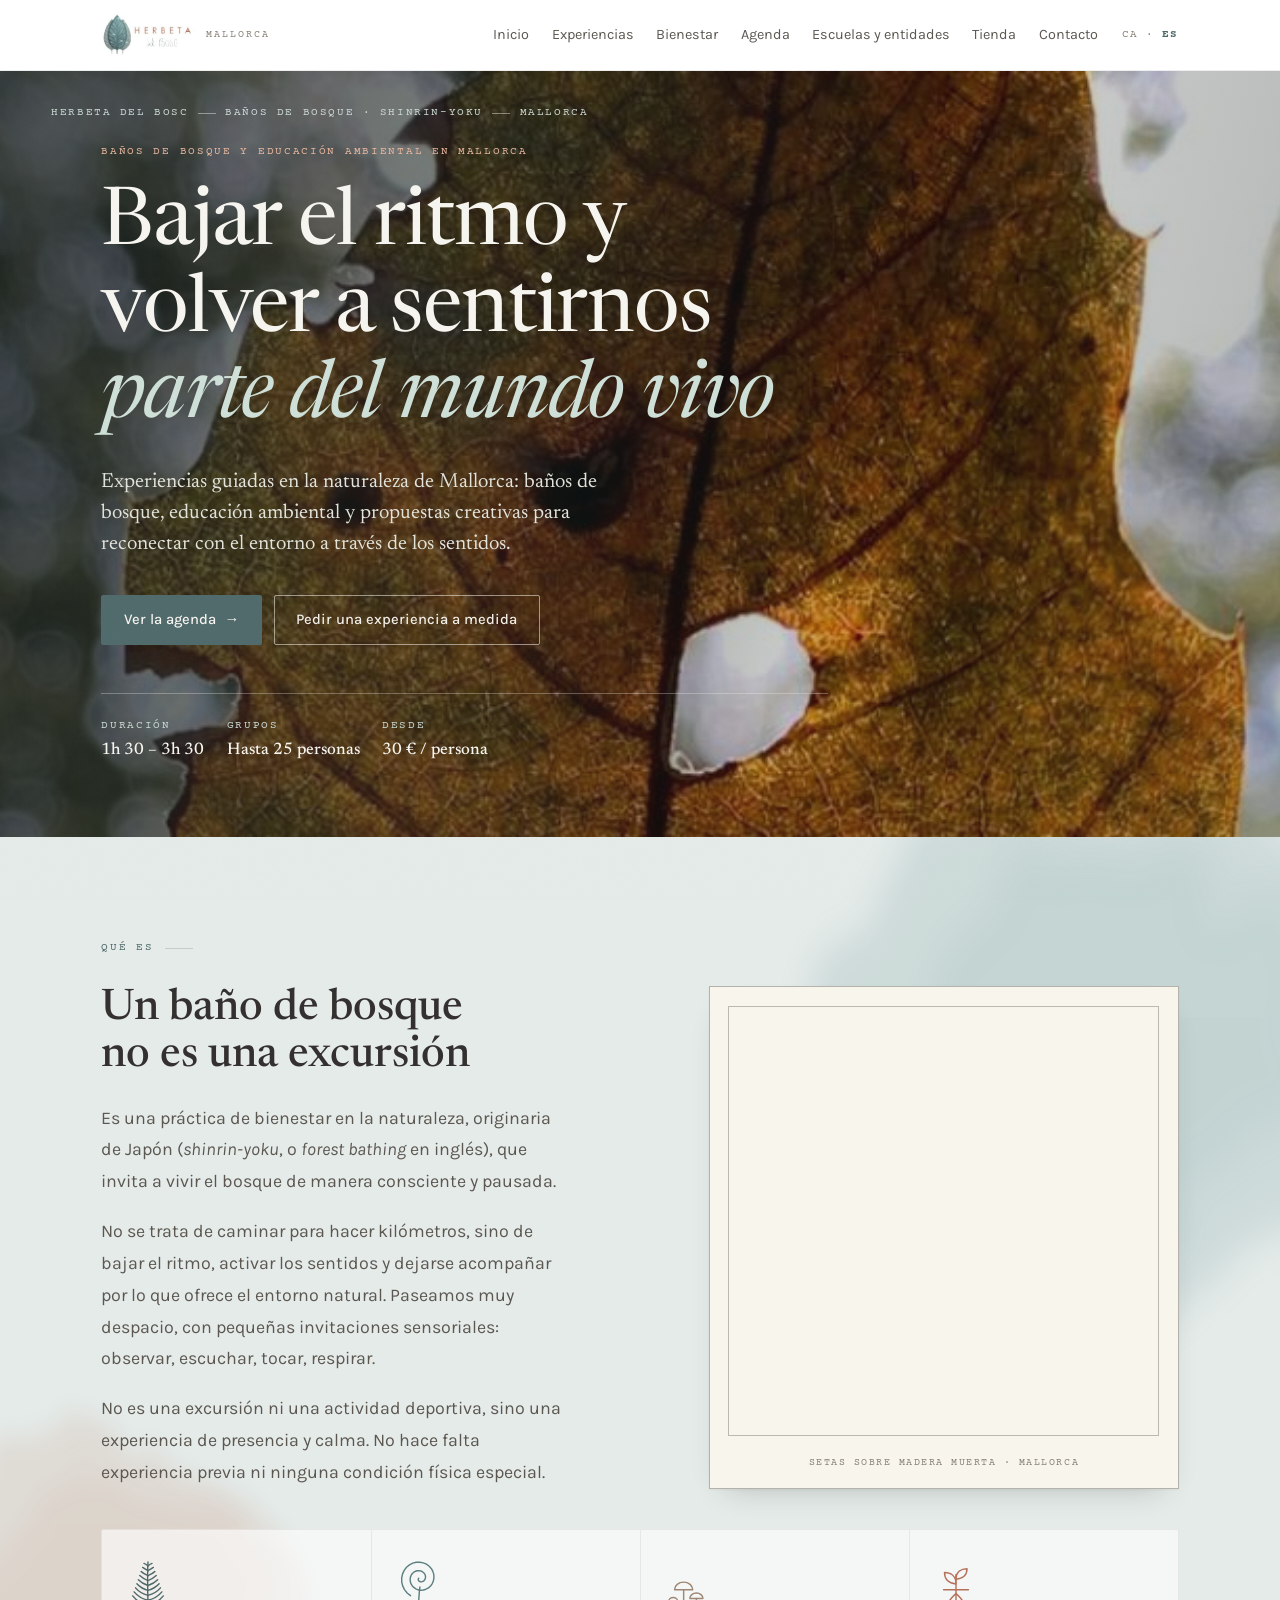
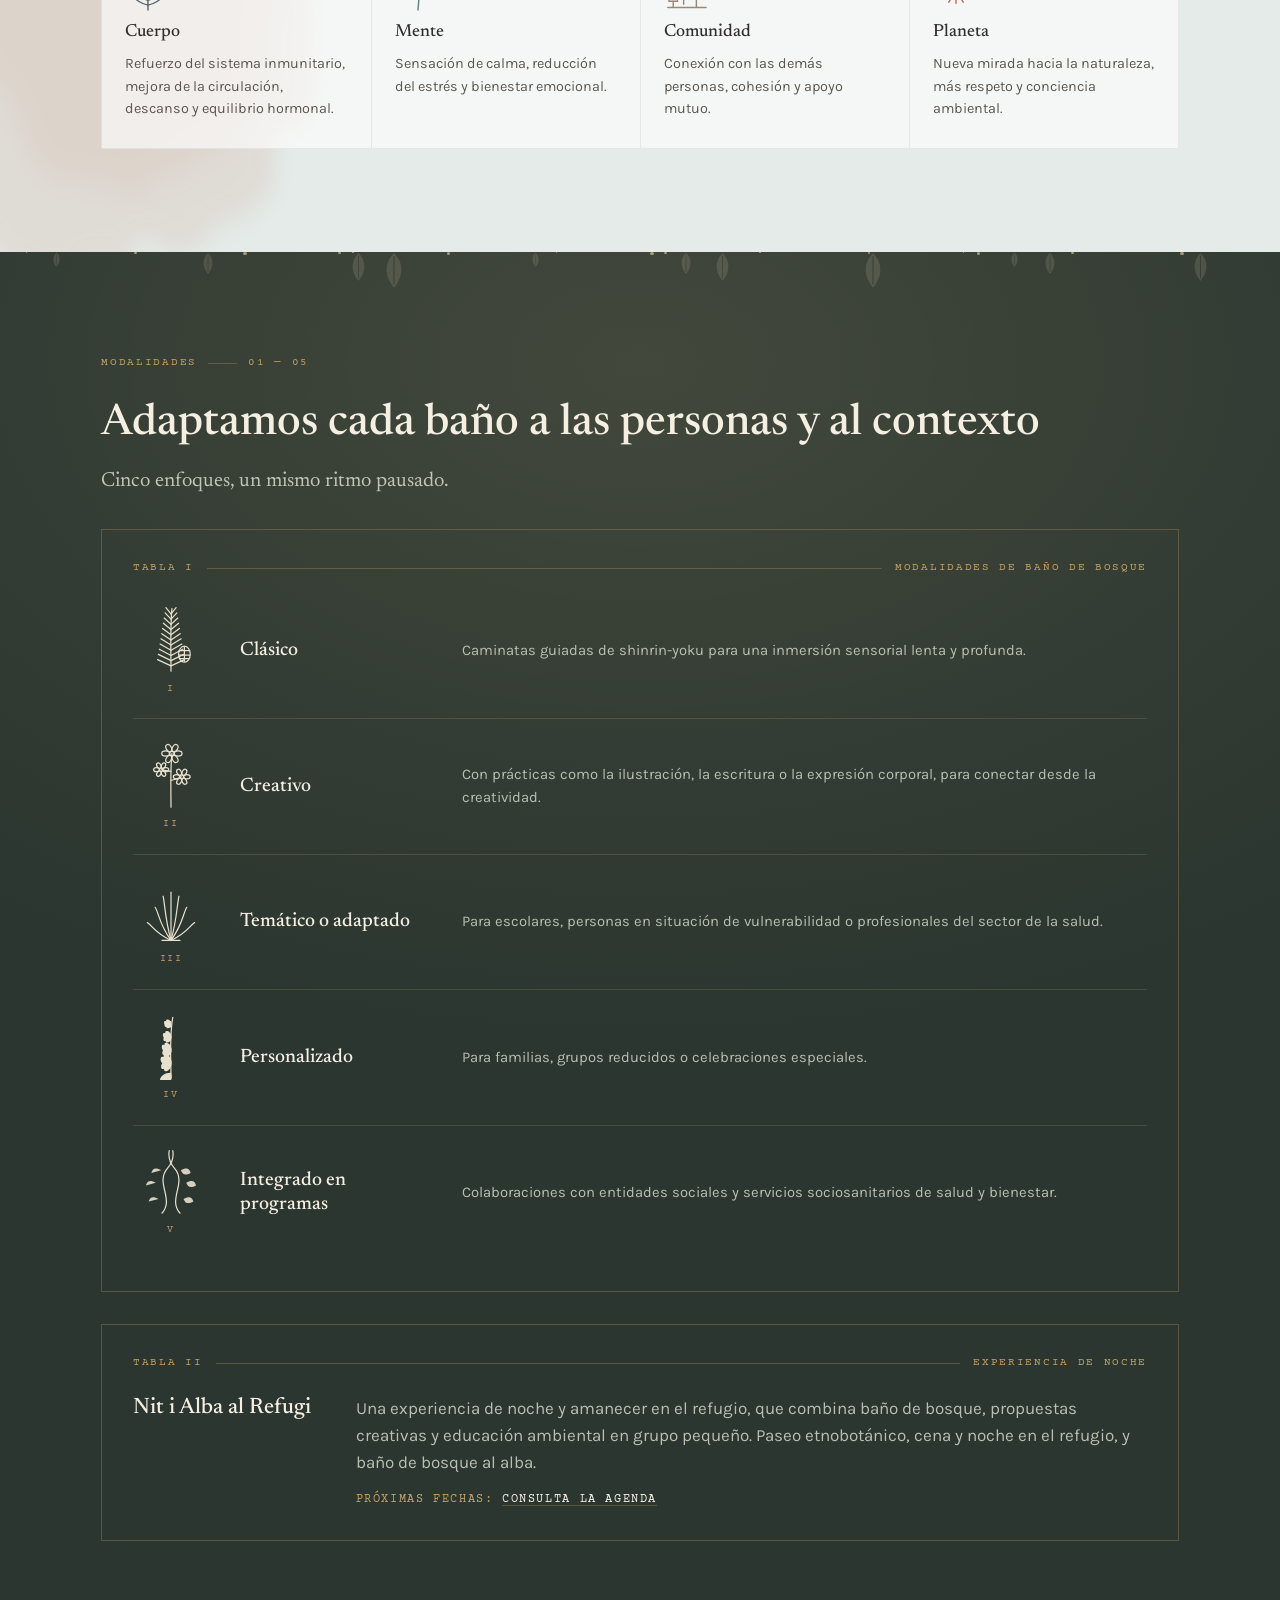
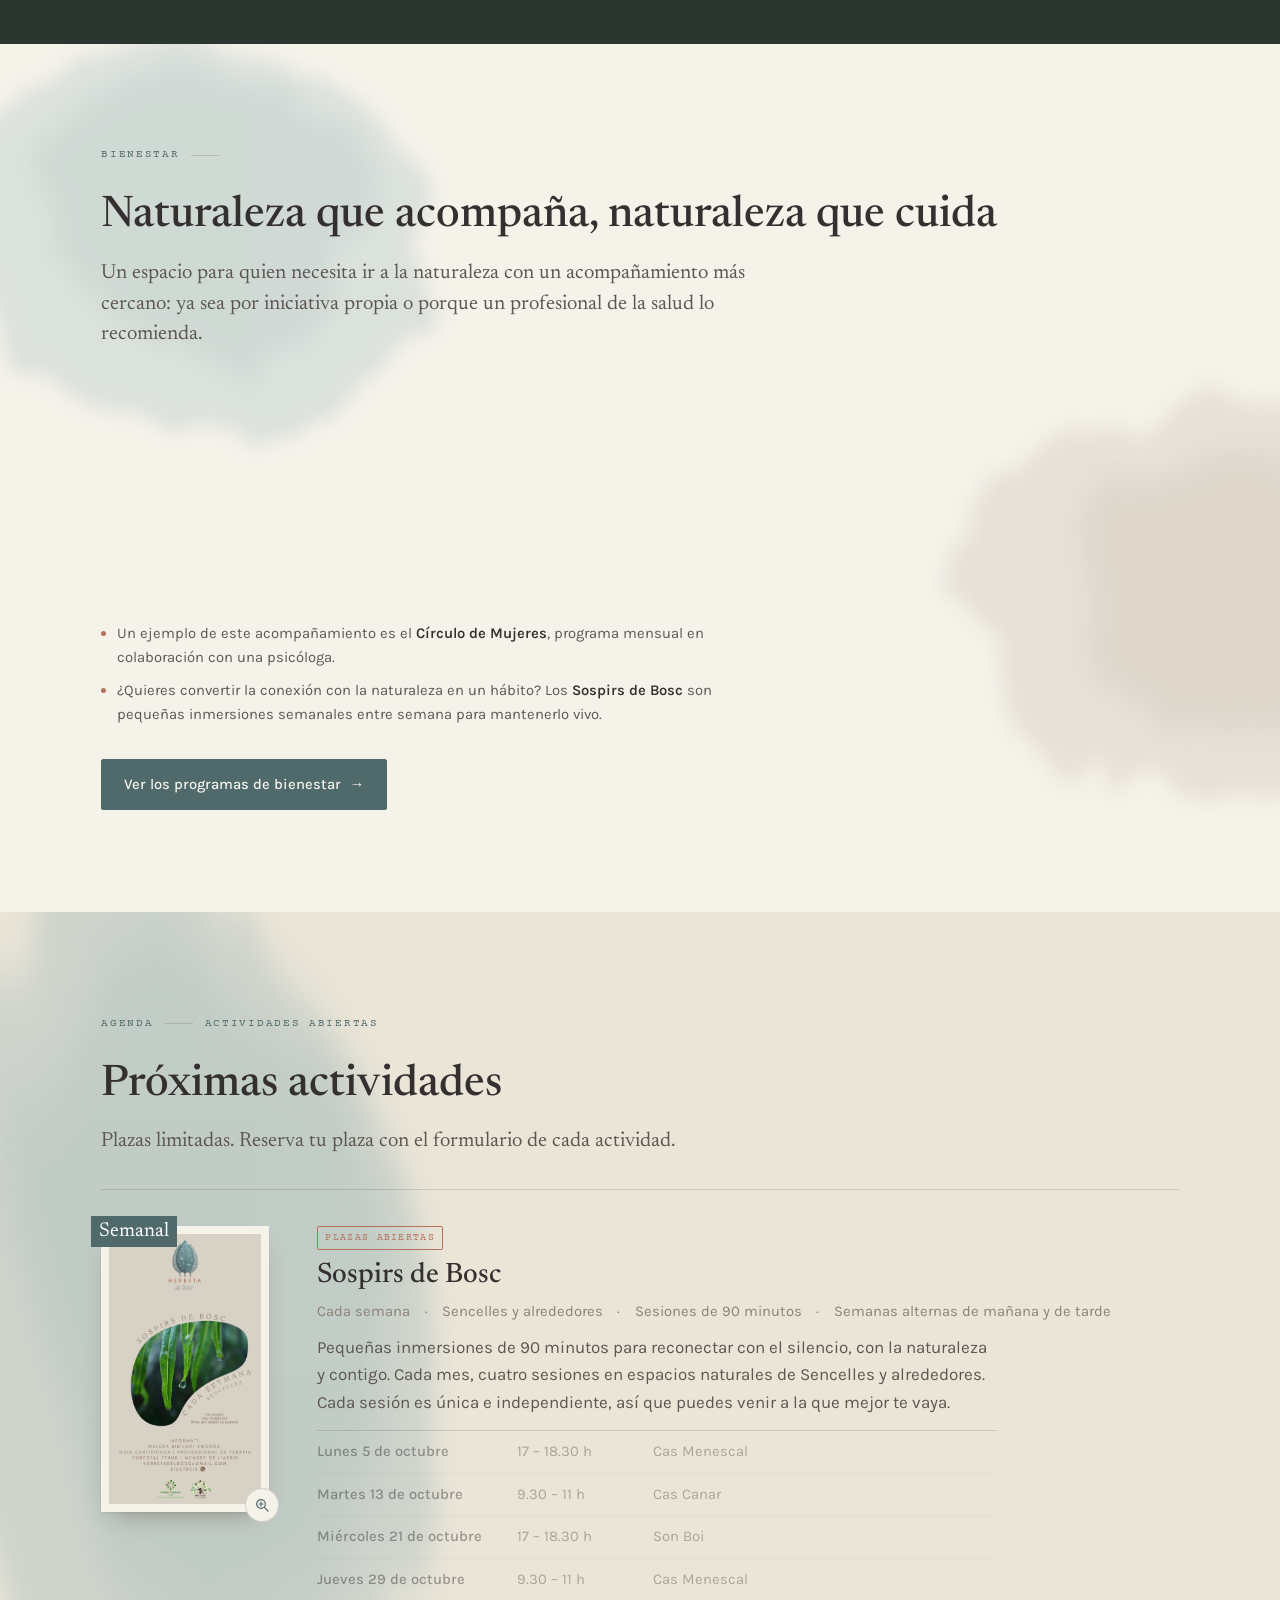
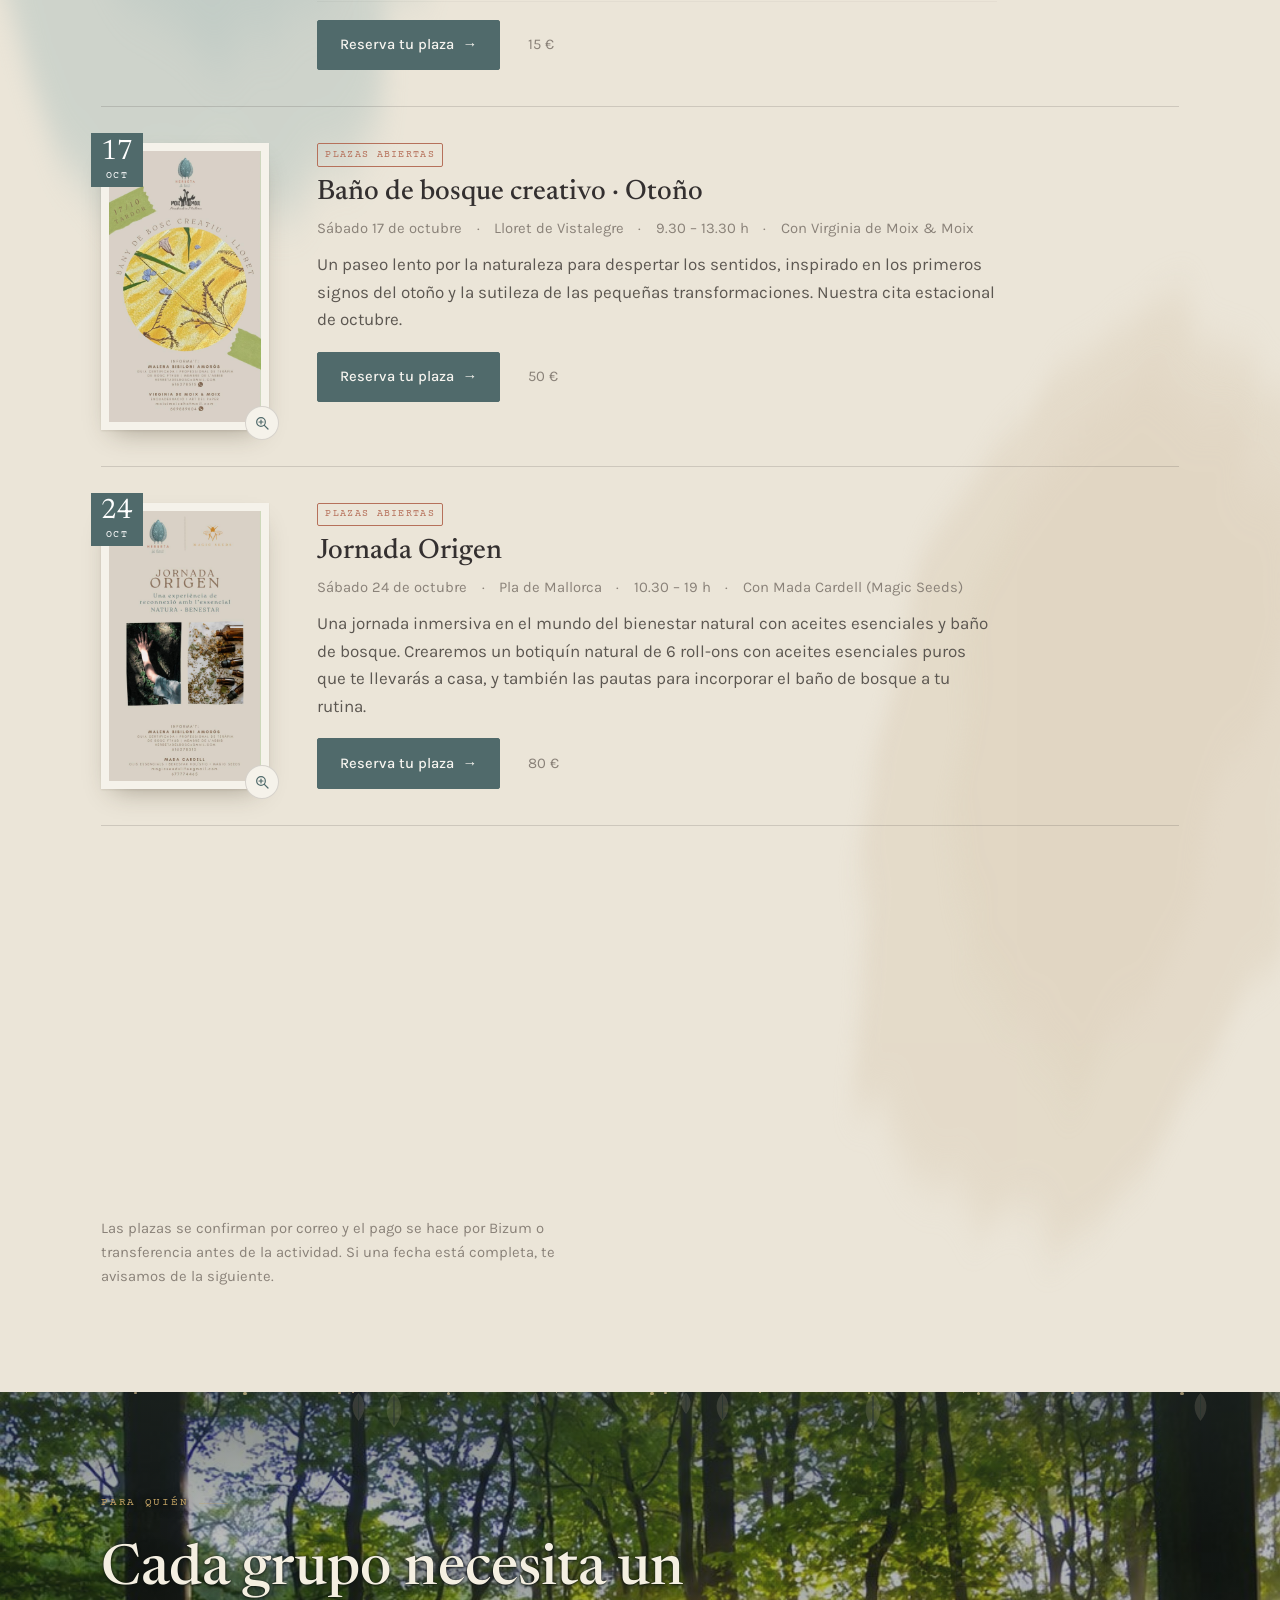
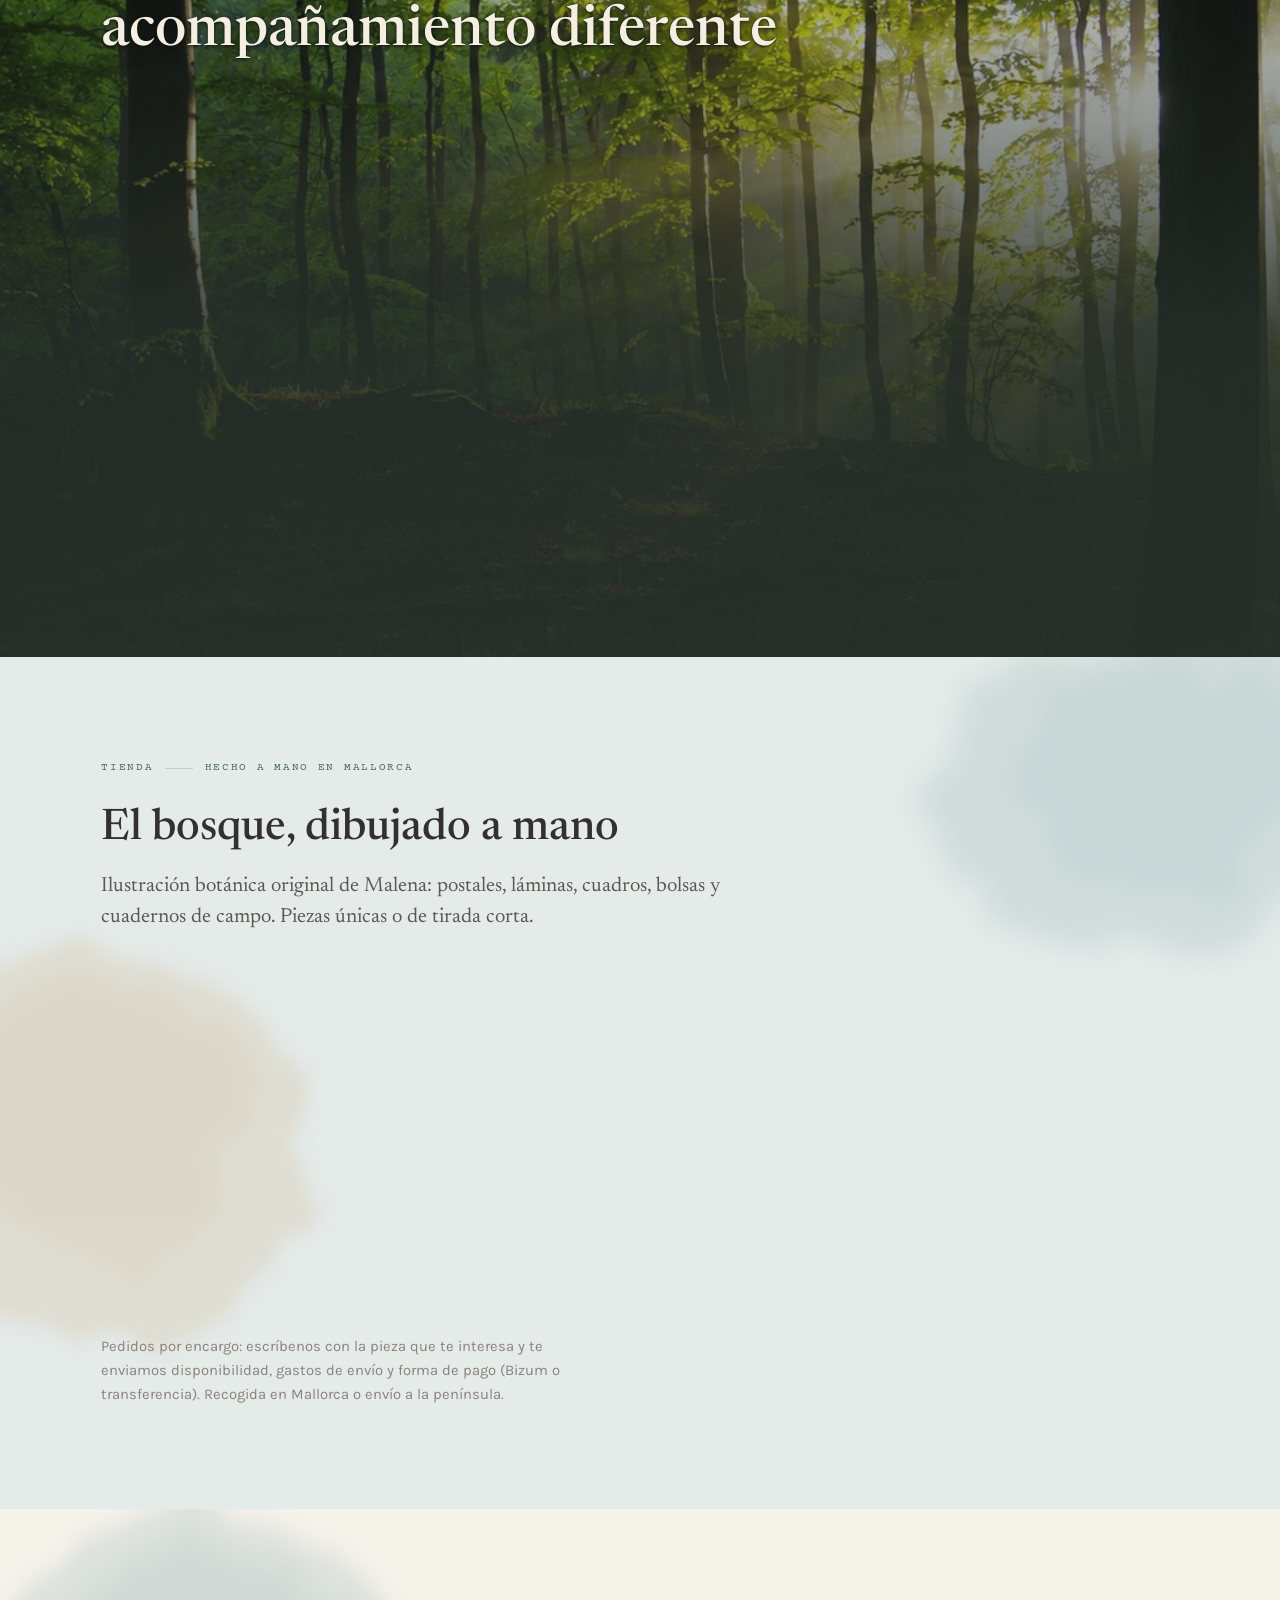
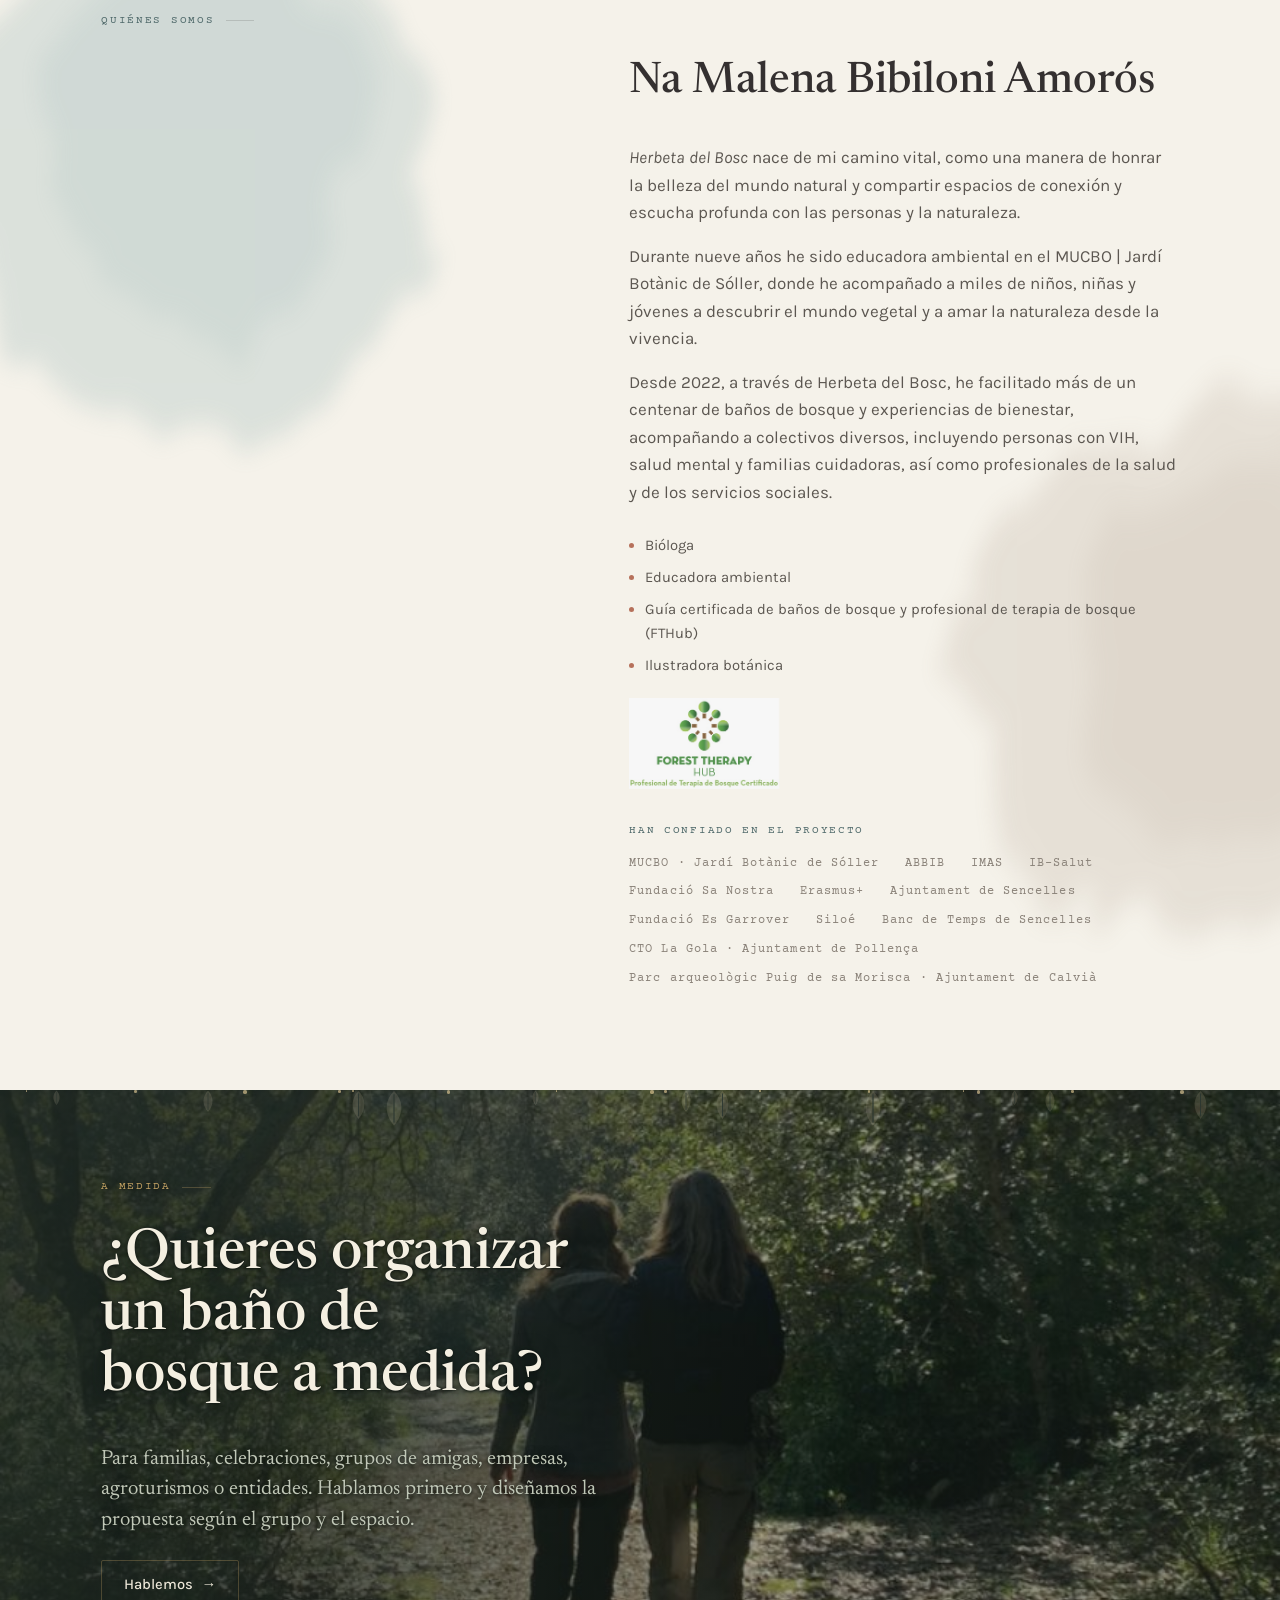
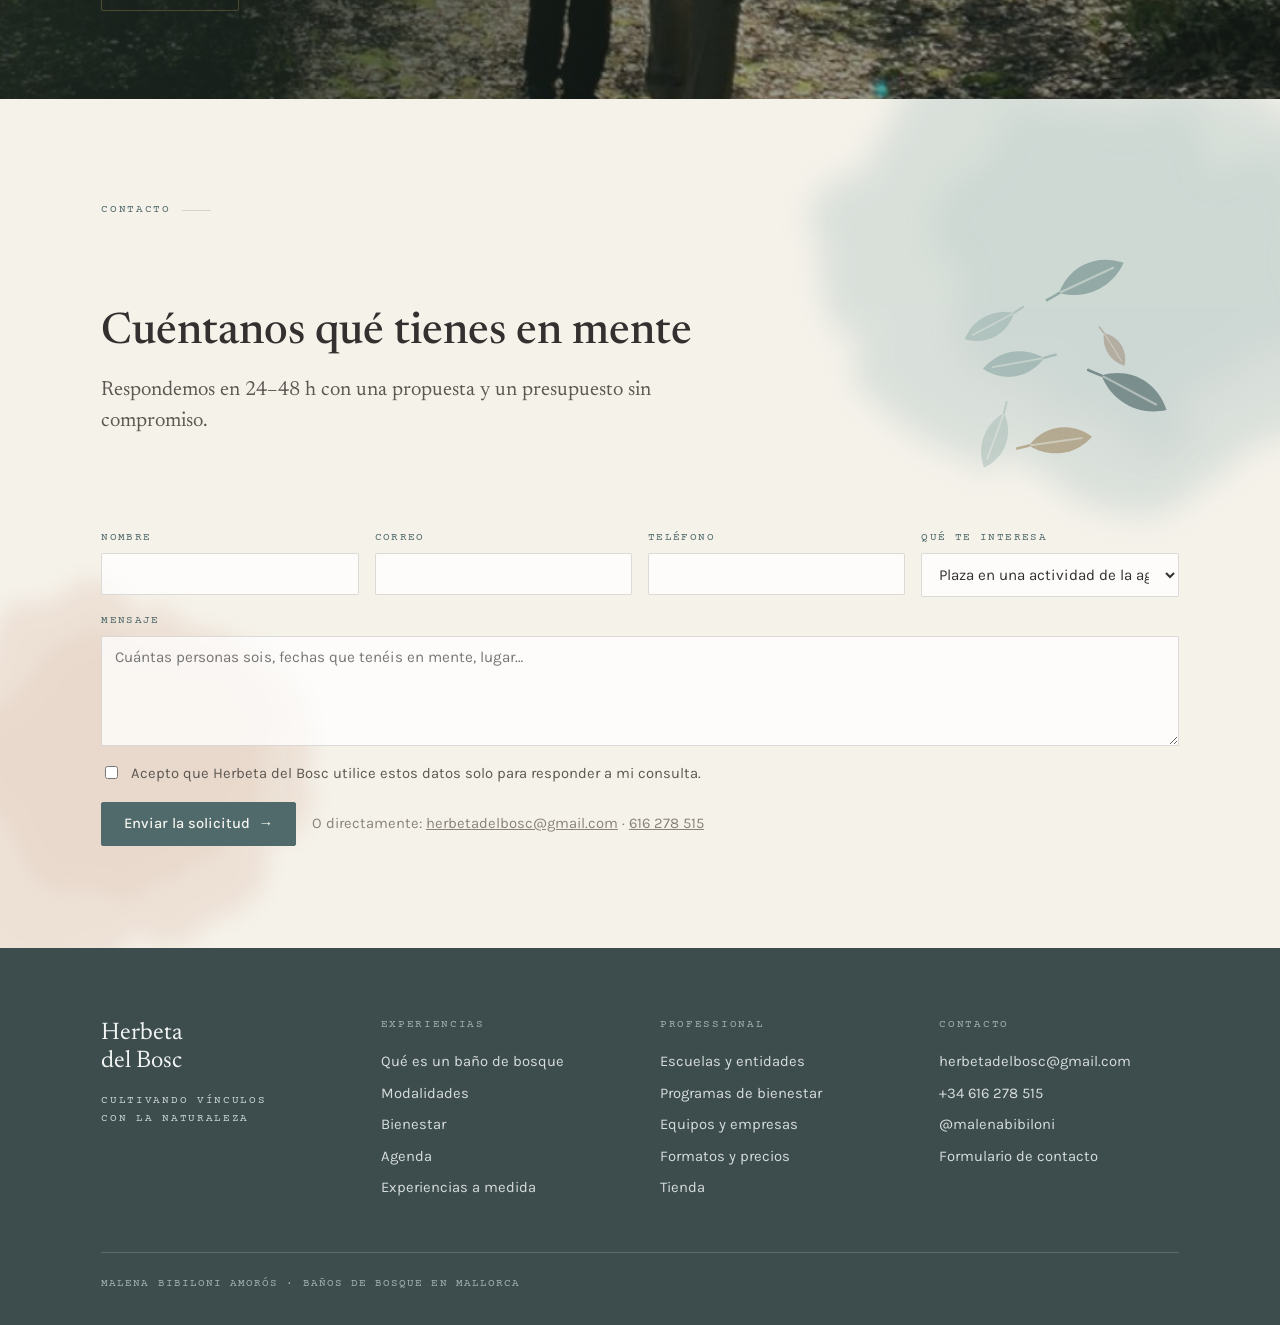
==== commit 4ecdd165: "Logo de la certificació FTHub a «Qui som» i a benestar Co-Authored-By: Claude Opus 5.5 <noreply@anth" ====
--- a/es/index.html
+++ b/es/index.html
@@ -387,6 +387,7 @@
             <li>Guía certificada de baños de bosque y profesional de terapia de bosque (FTHub)</li>
             <li>Ilustradora botánica</li>
           </ul>
+          <img class="cert" src="../assets/img/certificat-fthub.jpg" width="650" height="364" loading="lazy" decoding="async" alt="Forest Therapy Hub · Profesional de terapia de bosque certificada">
           <div class="stack" style="gap:.8rem; margin-top:.8rem">
             <p class="label">Han confiado en el proyecto</p>
             <div class="clients">
@@ -847,6 +848,7 @@
             <p>El guía de baño de bosque/profesional de terapia de bosque asume un rol clave como facilitador de una experiencia de conexión entre el participante y el entorno natural. Su responsabilidad principal es diseñar y conducir el paseo. No actúa como terapeuta, sino que sostiene un espacio seguro, respetuoso y abierto, donde cada persona puede vivir la experiencia desde su propia autonomía.</p>
             <p>Para profundizar en los beneficios y aplicaciones de la terapia de bosque en el ámbito social, se puede consultar el siguiente artículo (en catalán): <a href="https://www.revistaalimara.net/revista/banys-de-bosc-fonaments-i-aplicabilitat-terapeutica-en-lambit-social-i-de-la-salut/" target="_blank" rel="noopener">«Banys de bosc: fonaments i aplicabilitat terapèutica en l'àmbit social i de la salut»</a> (revista Alimara).</p>
           </div>
+          <img class="cert cert--b" src="../assets/img/certificat-fthub.jpg" width="650" height="364" loading="lazy" decoding="async" alt="Forest Therapy Hub · Profesional de terapia de bosque certificada">
         </div>
         <div class="card">
           <ul class="creds">
--- a/assets/css/herbeta.css
+++ b/assets/css/herbeta.css
@@ -328,6 +328,9 @@
 .objectius .card{border-top:2px solid var(--teal)}
 .objectius .card:nth-child(even){border-top-color:var(--terra)}
 .creds strong{color:var(--ink); font-weight:600}
+/* el logo de FTHub du fons gris clar: multiply el fon amb el paper */
+.cert{width:150px; height:auto; mix-blend-mode:multiply}
+.cert--b{width:170px; margin-top:.4rem}
 .testimonis{align-items:start}
 .testimonis .quote{margin:0; font-size:clamp(1.15rem,1.8vw,1.4rem)}
 
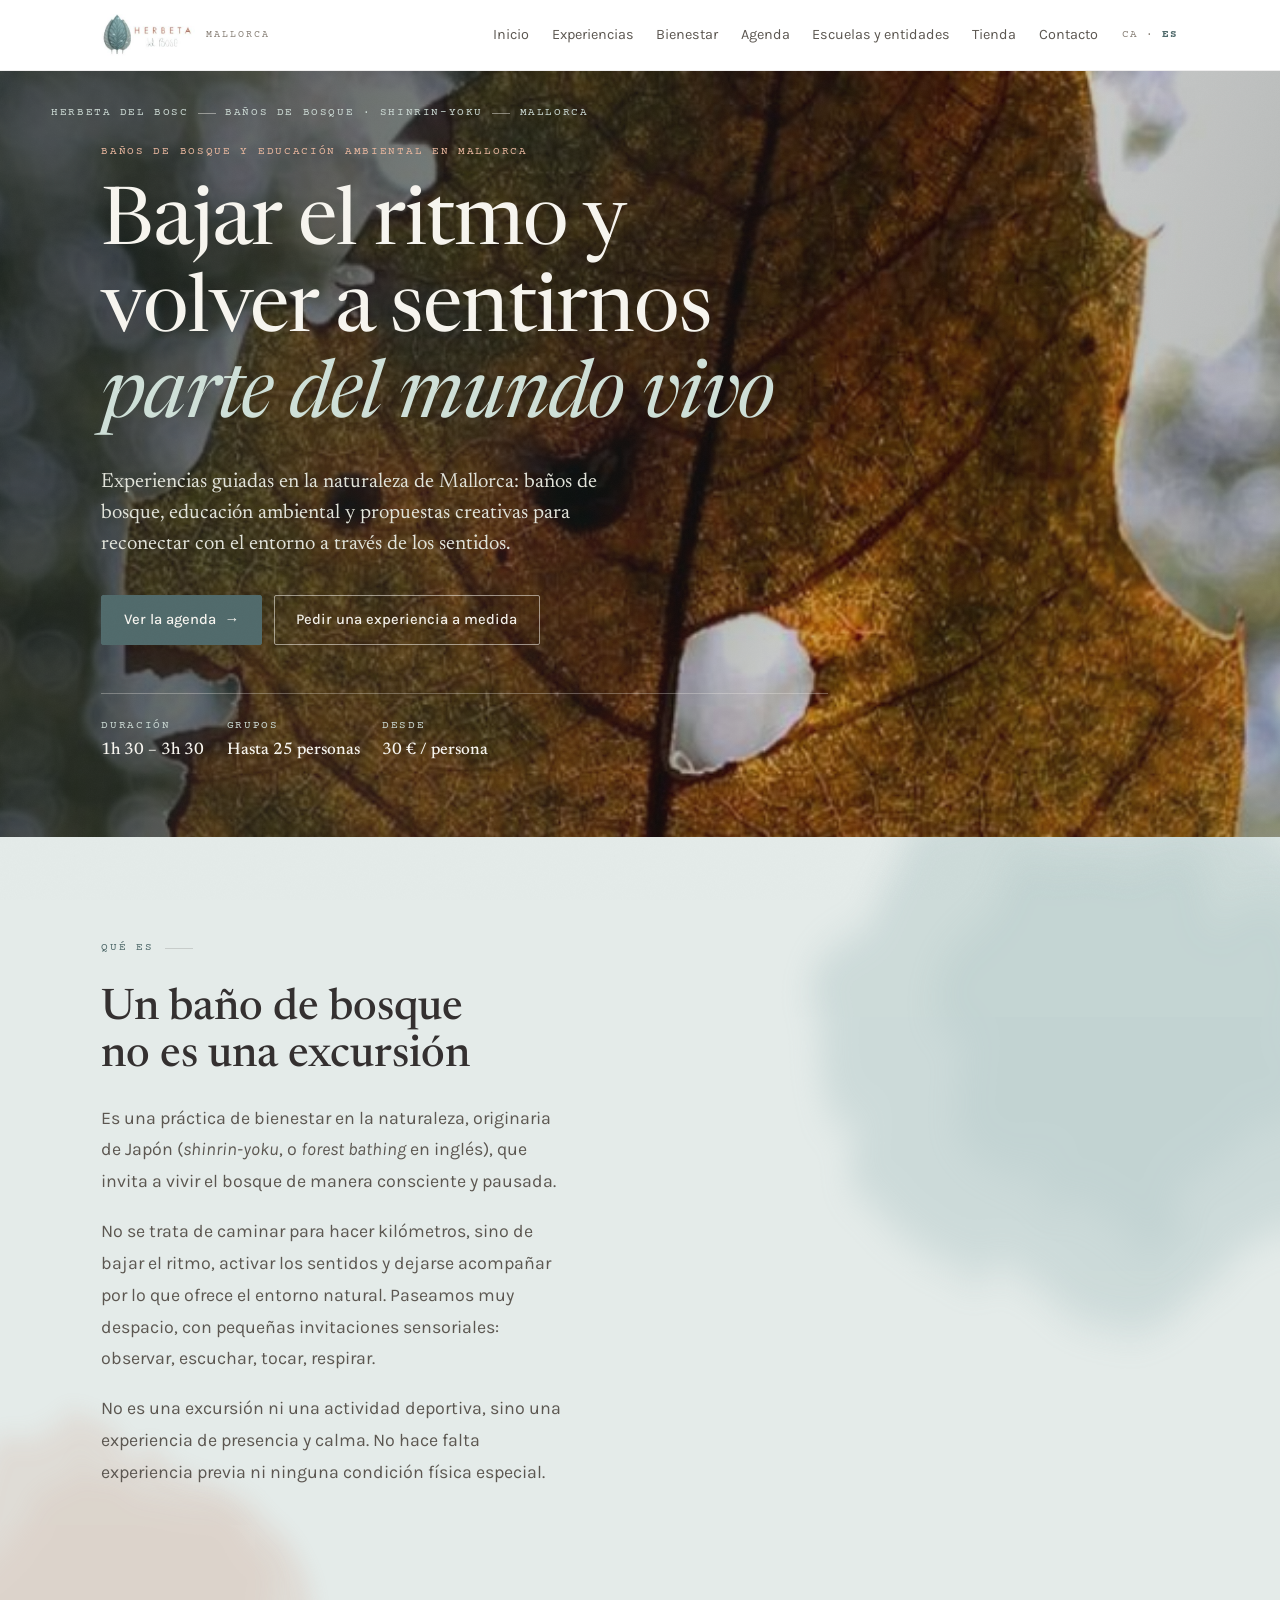
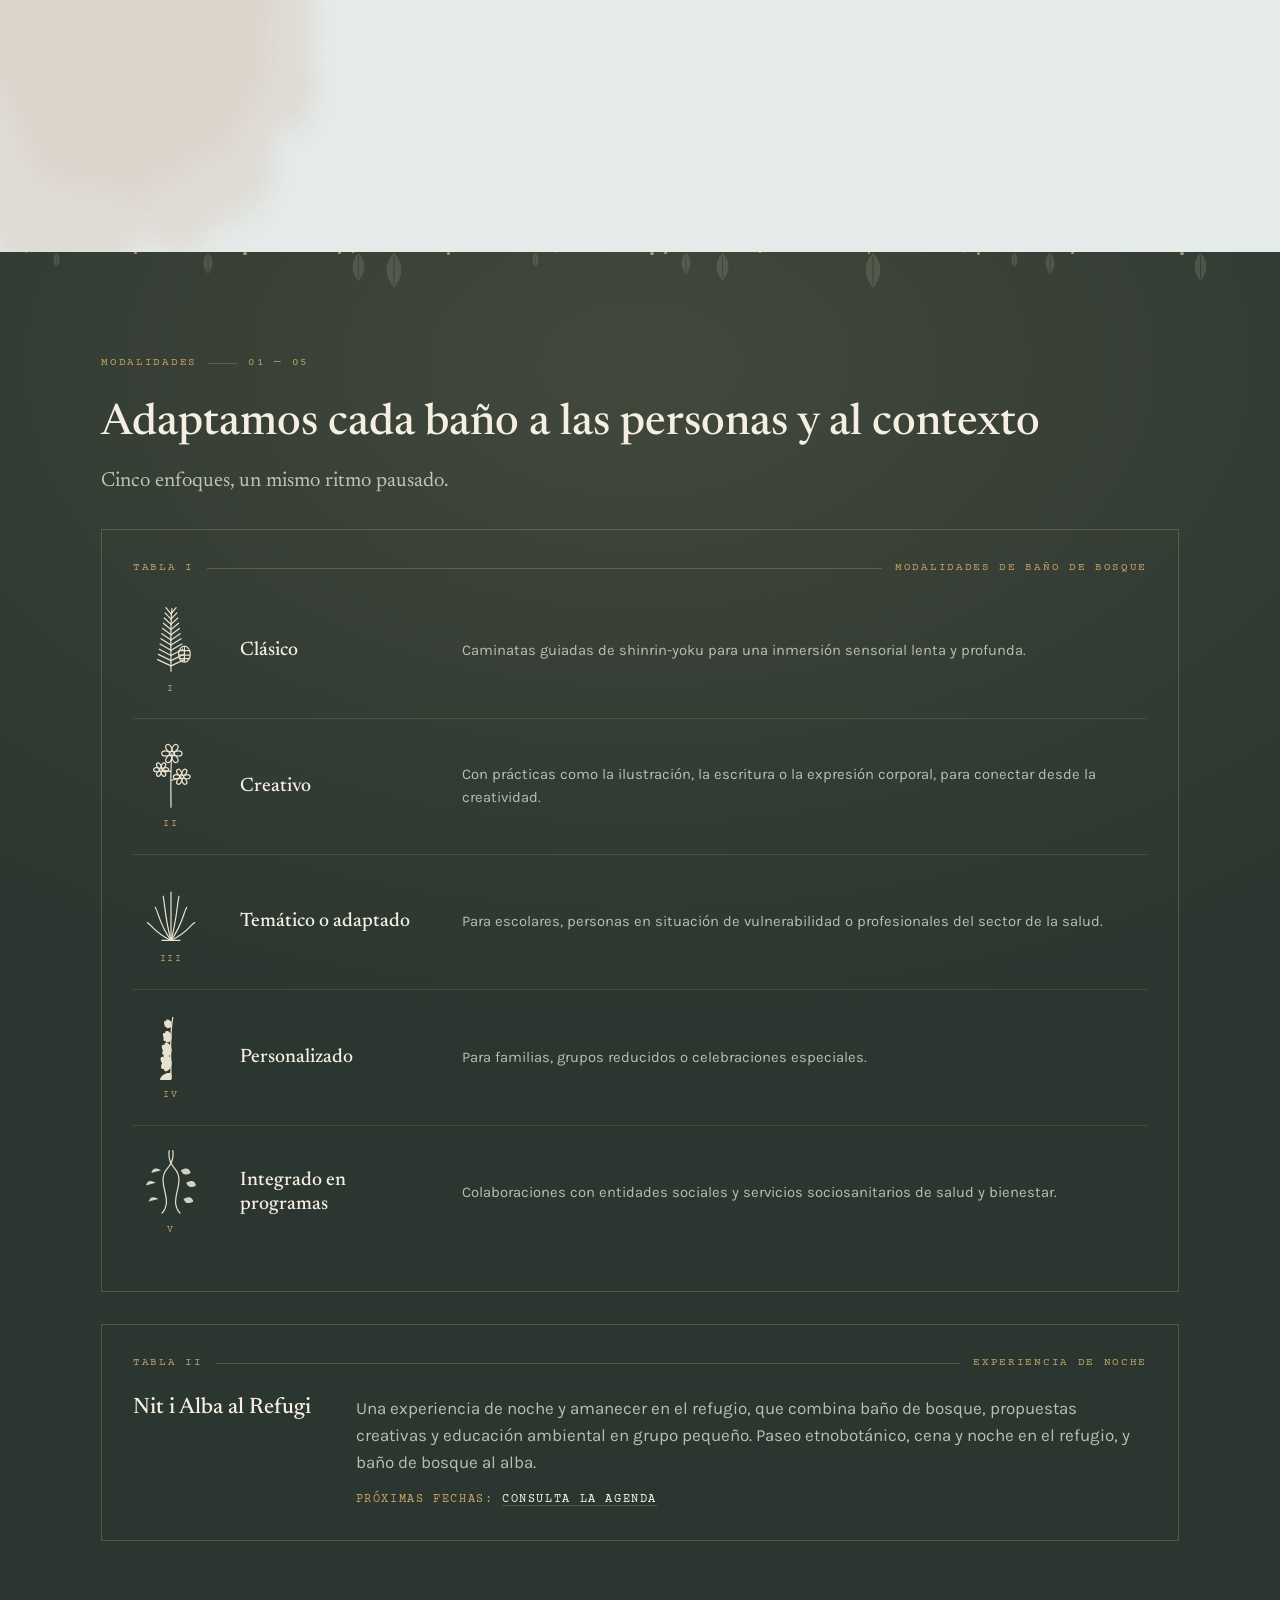
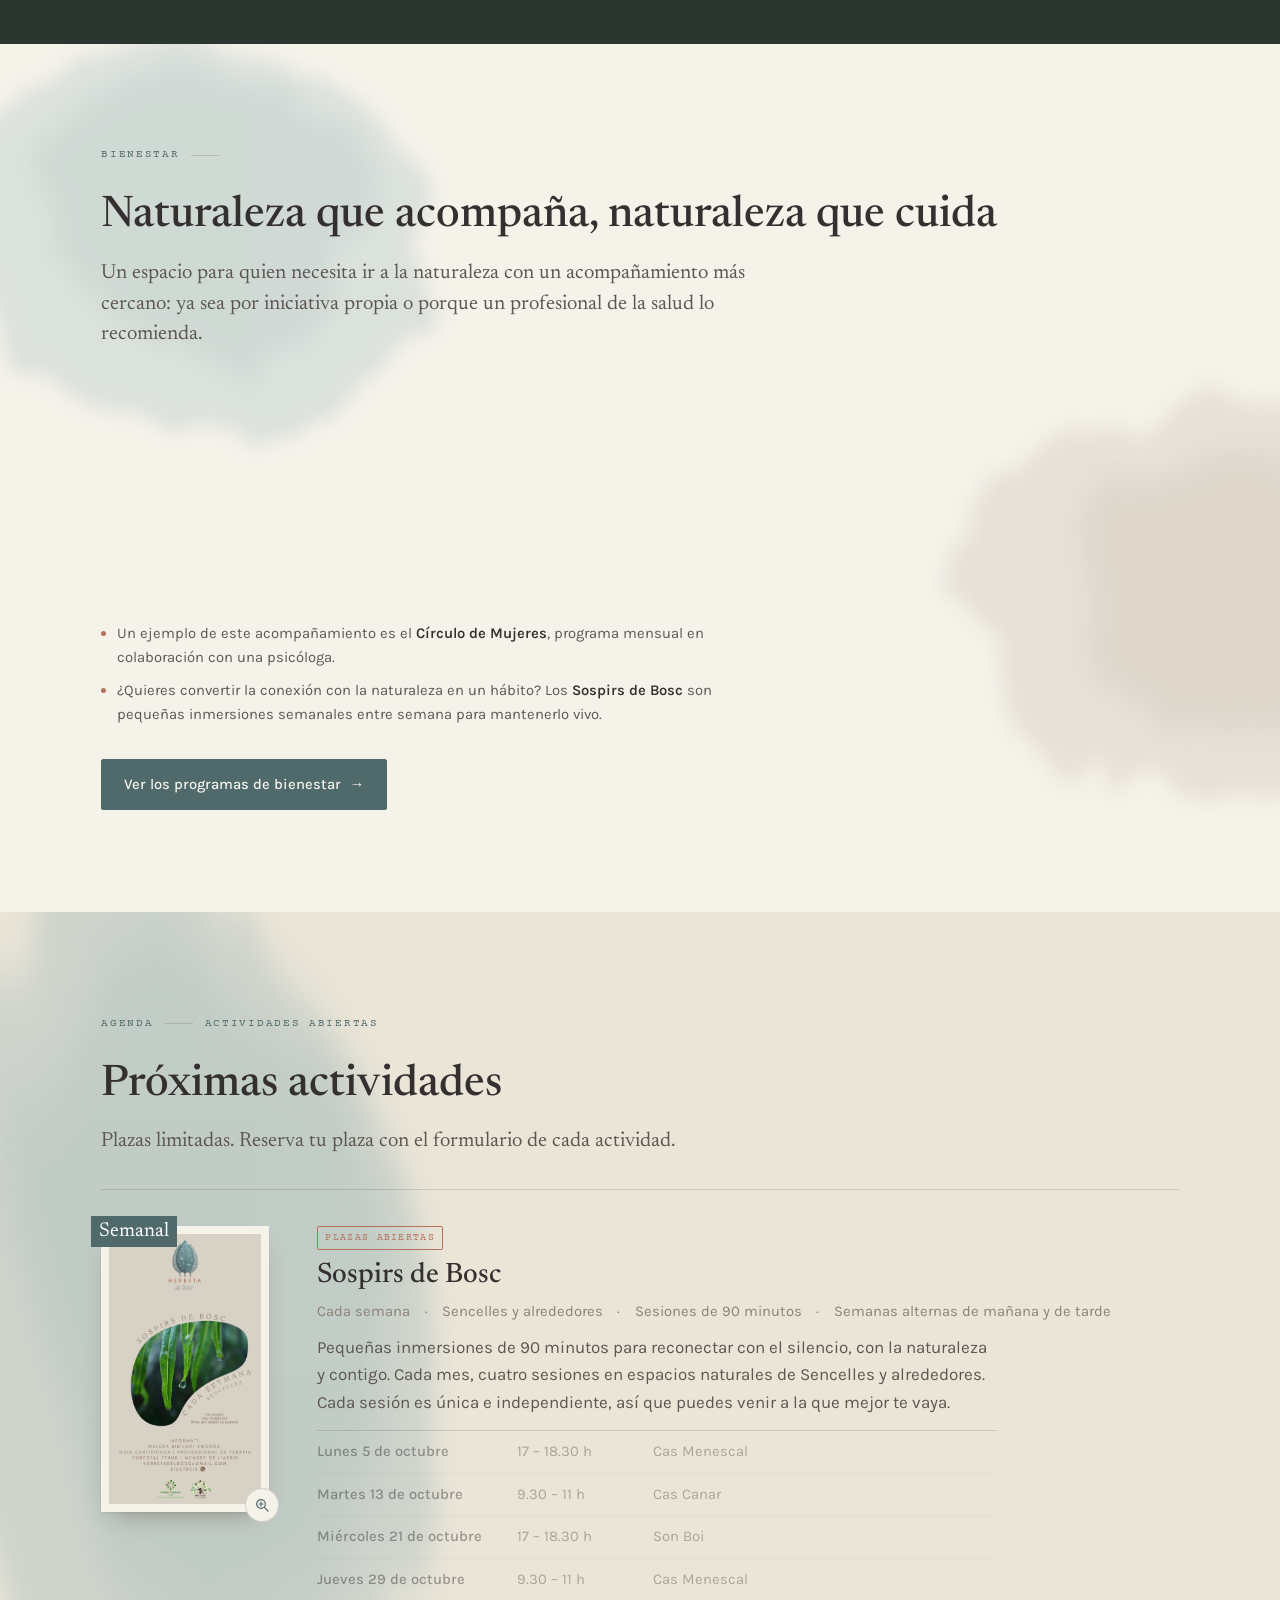
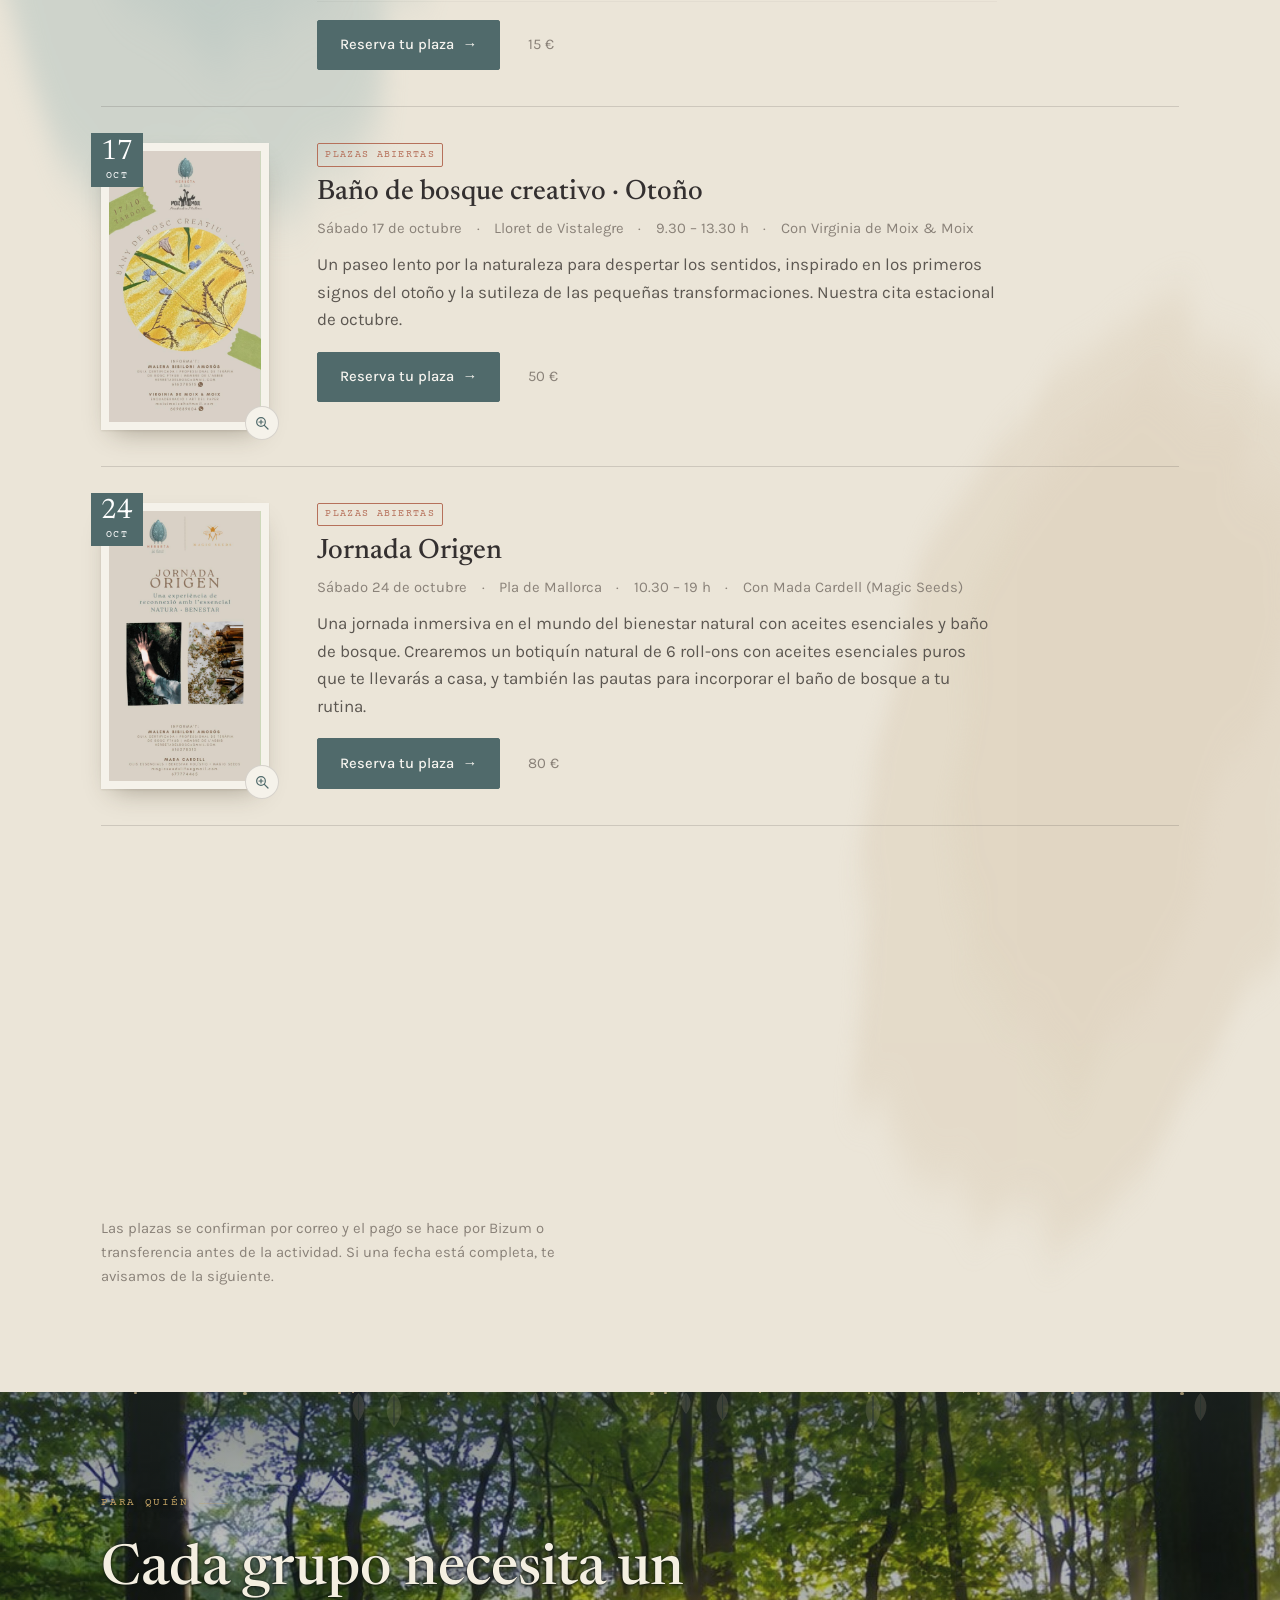
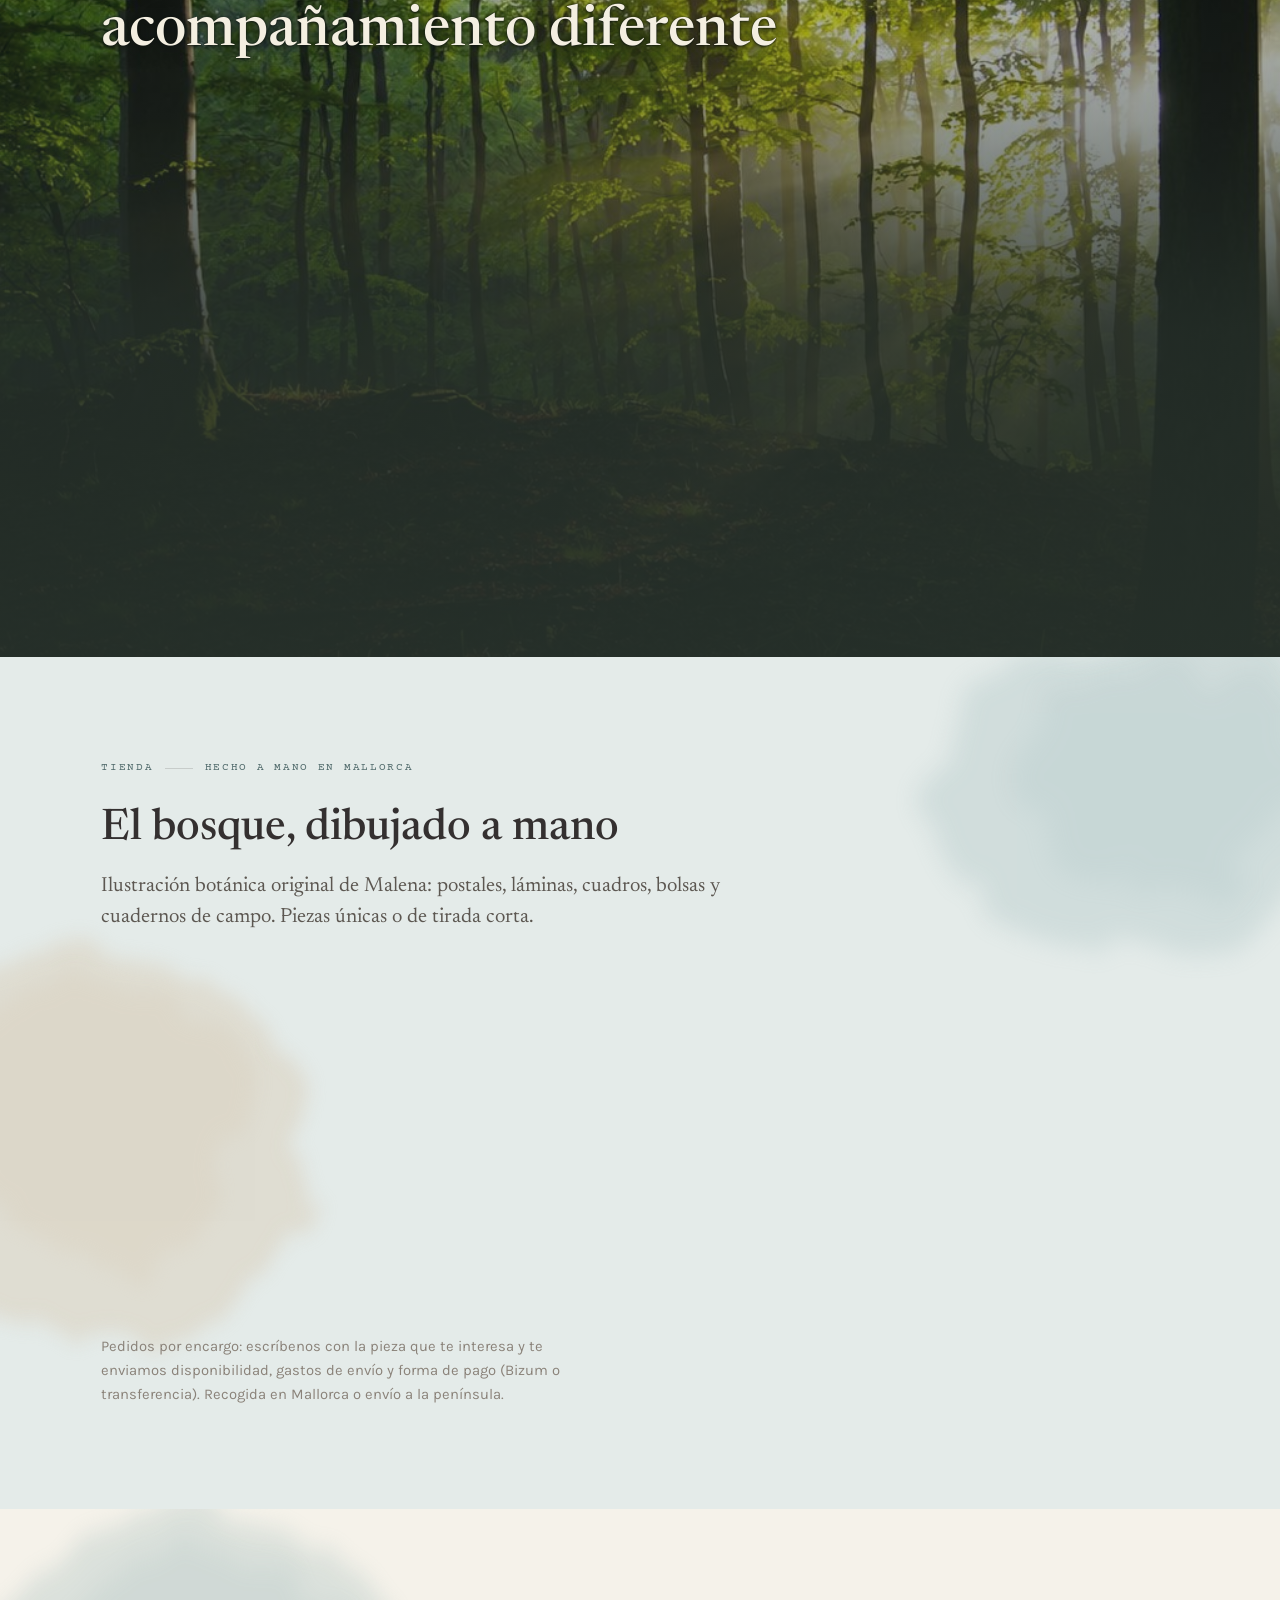
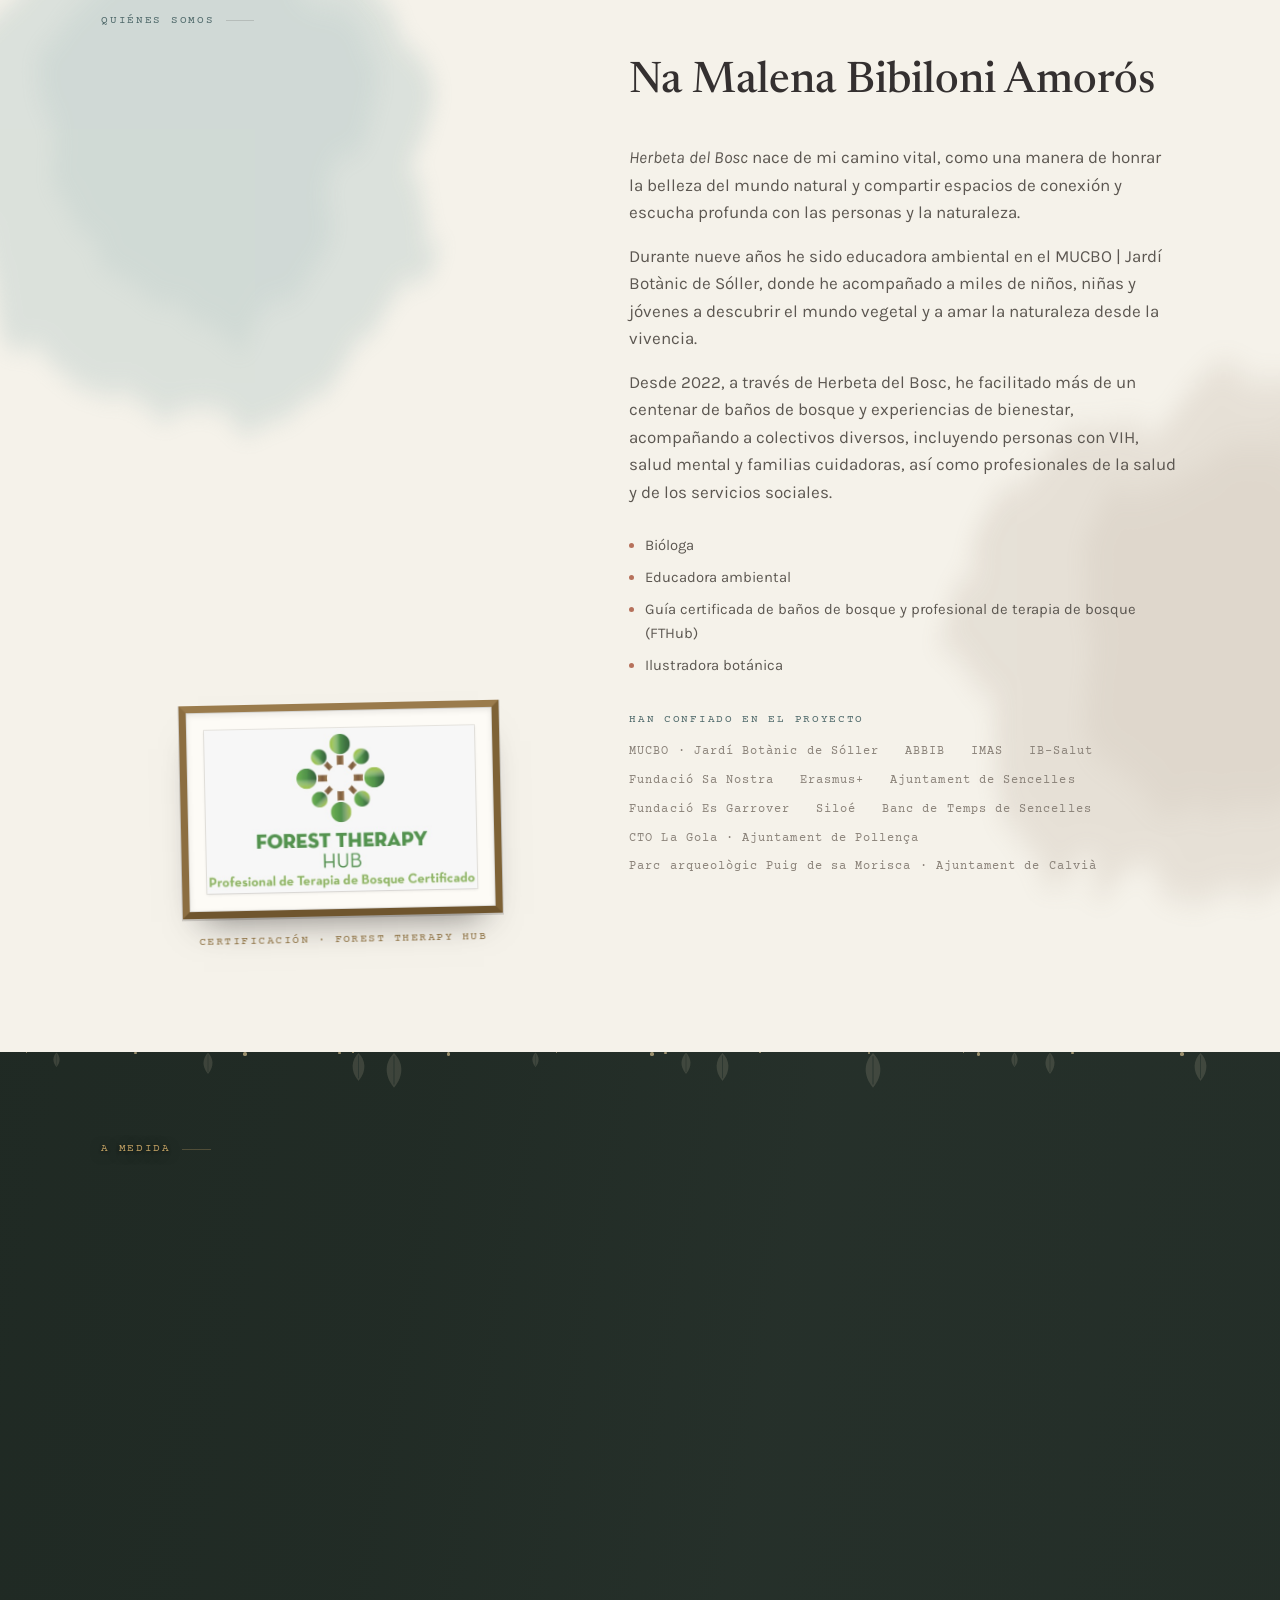
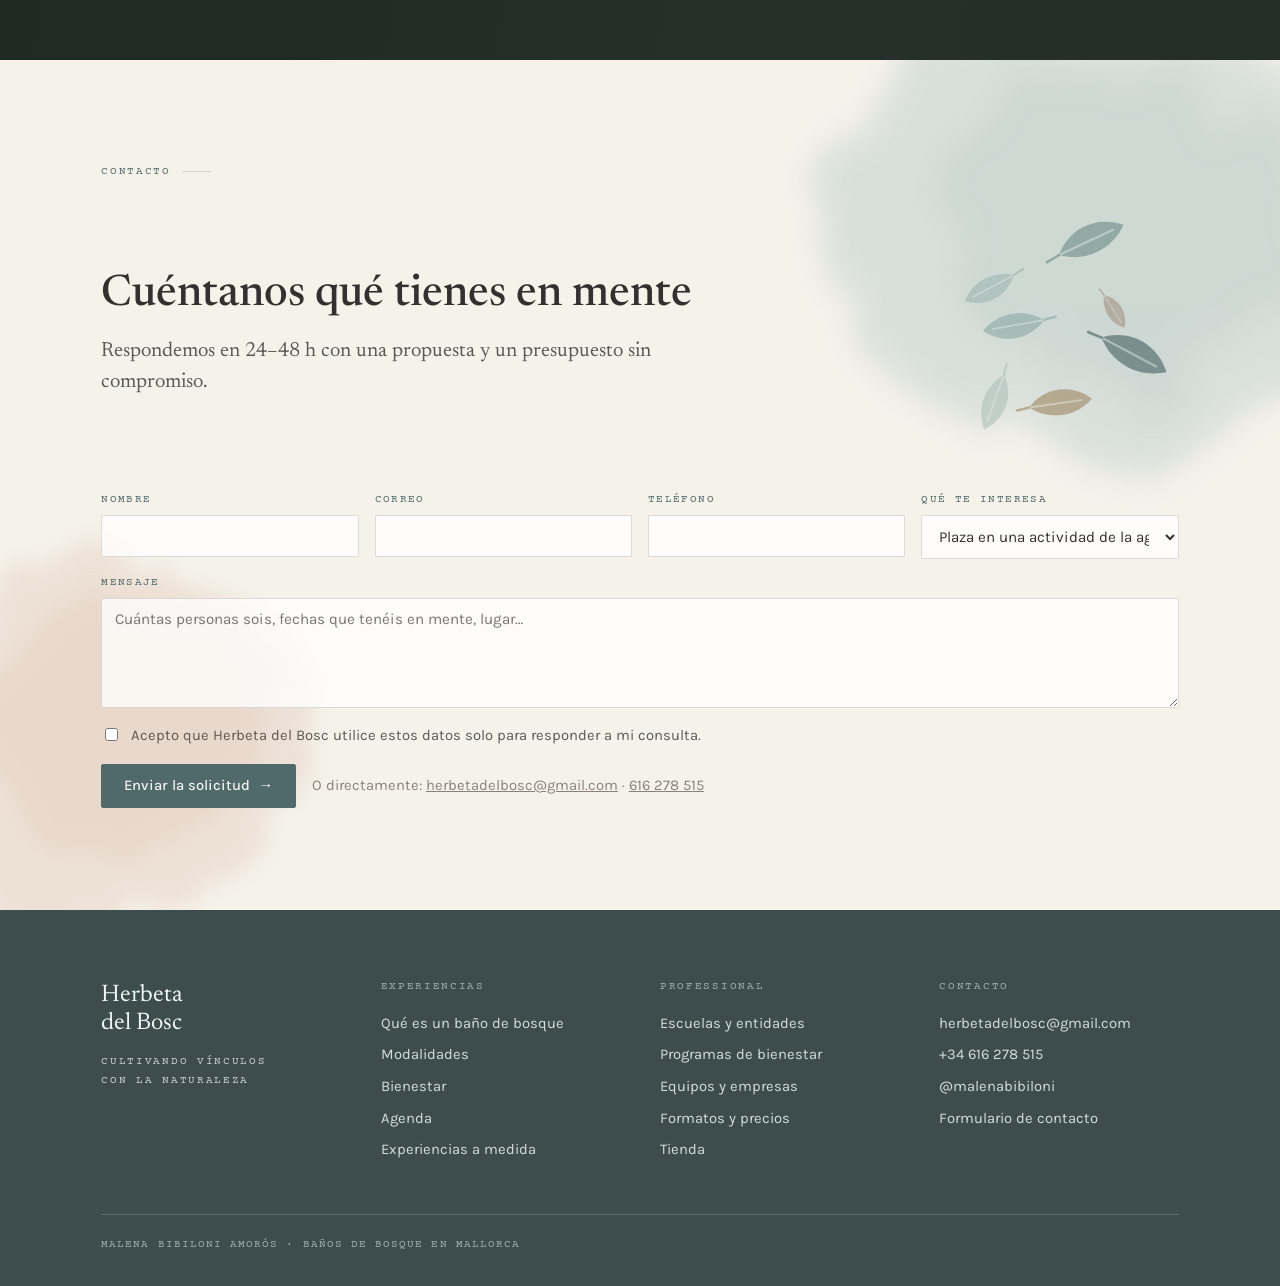
==== commit 6fcebe5e: "Certificat FTHub emmarcat com un diploma, davall la foto Co-Authored-By: Claude Opus 5.5 <noreply@an" ====
--- a/es/index.html
+++ b/es/index.html
@@ -373,7 +373,7 @@
         <div class="rule"></div>
       </div>
       <div class="bio">
-        <div class="bio__frame rv"><span class="bio__leaf bio__leaf--a" aria-hidden="true"></span><figure class="bio__portrait"><img src="../assets/img/malena-retrat.jpg" loading="lazy" decoding="async" alt="Malena Bibiloni, mirando hacia arriba en un entorno natural, con ilustraciones de ramitas sobre la fotografía"></figure><span class="bio__leaf bio__leaf--b" aria-hidden="true"></span></div>
+        <div class="bio__col"><div class="bio__frame rv"><span class="bio__leaf bio__leaf--a" aria-hidden="true"></span><figure class="bio__portrait"><img src="../assets/img/malena-retrat.jpg" loading="lazy" decoding="async" alt="Malena Bibiloni, mirando hacia arriba en un entorno natural, con ilustraciones de ramitas sobre la fotografía"></figure><span class="bio__leaf bio__leaf--b" aria-hidden="true"></span></div><figure class="diploma"><div class="diploma__marc"><img src="../assets/img/certificat-fthub.jpg" width="650" height="364" loading="lazy" decoding="async" alt="Forest Therapy Hub · Profesional de terapia de bosque certificada"></div><figcaption>Certificación · Forest Therapy Hub</figcaption></figure></div>
         <div class="stack" style="gap:1.3rem">
           <h2 class="h2">Na Malena Bibiloni Amorós</h2>
           <div class="prose">
@@ -387,7 +387,6 @@
             <li>Guía certificada de baños de bosque y profesional de terapia de bosque (FTHub)</li>
             <li>Ilustradora botánica</li>
           </ul>
-          <img class="cert" src="../assets/img/certificat-fthub.jpg" width="650" height="364" loading="lazy" decoding="async" alt="Forest Therapy Hub · Profesional de terapia de bosque certificada">
           <div class="stack" style="gap:.8rem; margin-top:.8rem">
             <p class="label">Han confiado en el proyecto</p>
             <div class="clients">
@@ -848,7 +847,7 @@
             <p>El guía de baño de bosque/profesional de terapia de bosque asume un rol clave como facilitador de una experiencia de conexión entre el participante y el entorno natural. Su responsabilidad principal es diseñar y conducir el paseo. No actúa como terapeuta, sino que sostiene un espacio seguro, respetuoso y abierto, donde cada persona puede vivir la experiencia desde su propia autonomía.</p>
             <p>Para profundizar en los beneficios y aplicaciones de la terapia de bosque en el ámbito social, se puede consultar el siguiente artículo (en catalán): <a href="https://www.revistaalimara.net/revista/banys-de-bosc-fonaments-i-aplicabilitat-terapeutica-en-lambit-social-i-de-la-salut/" target="_blank" rel="noopener">«Banys de bosc: fonaments i aplicabilitat terapèutica en l'àmbit social i de la salut»</a> (revista Alimara).</p>
           </div>
-          <img class="cert cert--b" src="../assets/img/certificat-fthub.jpg" width="650" height="364" loading="lazy" decoding="async" alt="Forest Therapy Hub · Profesional de terapia de bosque certificada">
+          <figure class="diploma diploma--b"><div class="diploma__marc"><img src="../assets/img/certificat-fthub.jpg" width="650" height="364" loading="lazy" decoding="async" alt="Forest Therapy Hub · Profesional de terapia de bosque certificada"></div><figcaption>Certificación · Forest Therapy Hub</figcaption></figure>
         </div>
         <div class="card">
           <ul class="creds">
--- a/assets/css/herbeta.css
+++ b/assets/css/herbeta.css
@@ -328,9 +328,16 @@
 .objectius .card{border-top:2px solid var(--teal)}
 .objectius .card:nth-child(even){border-top-color:var(--terra)}
 .creds strong{color:var(--ink); font-weight:600}
-/* el logo de FTHub du fons gris clar: multiply el fon amb el paper */
-.cert{width:150px; height:auto; mix-blend-mode:multiply}
-.cert--b{width:170px; margin-top:.4rem}
+/* certificat FTHub emmarcat com un diploma: marc de fusta, passe-partout i la lamina (el JPEG, amb el seu fons) */
+.diploma{margin:clamp(2rem,4vw,2.8rem) auto 0; max-width:320px; transform:rotate(-1.2deg)}
+.diploma__marc{padding:clamp(12px,3vw,18px); background:#FDFBF6;
+  border:7px solid var(--ocre); border-color:#9A7B4C #7E6236 #6F552E #8C6E41;
+  box-shadow:inset 0 0 0 1px rgba(52,48,48,.12), inset 0 2px 6px rgba(52,48,48,.12),
+    0 1px 0 1px rgba(52,48,48,.18), 0 22px 34px -20px rgba(52,48,48,.6)}
+.diploma__marc img{display:block; width:100%; height:auto; box-shadow:0 0 0 1px rgba(52,48,48,.1), 0 1px 3px rgba(52,48,48,.12)}
+.diploma figcaption{margin-top:1rem; text-align:center; font-family:var(--f-label); font-size:.66rem;
+  letter-spacing:.14em; text-transform:uppercase; color:var(--ocre)}
+.diploma--b{margin:.8rem 0 0 .4rem; max-width:270px; transform:rotate(1deg)}
 .testimonis{align-items:start}
 .testimonis .quote{margin:0; font-size:clamp(1.15rem,1.8vw,1.4rem)}
 
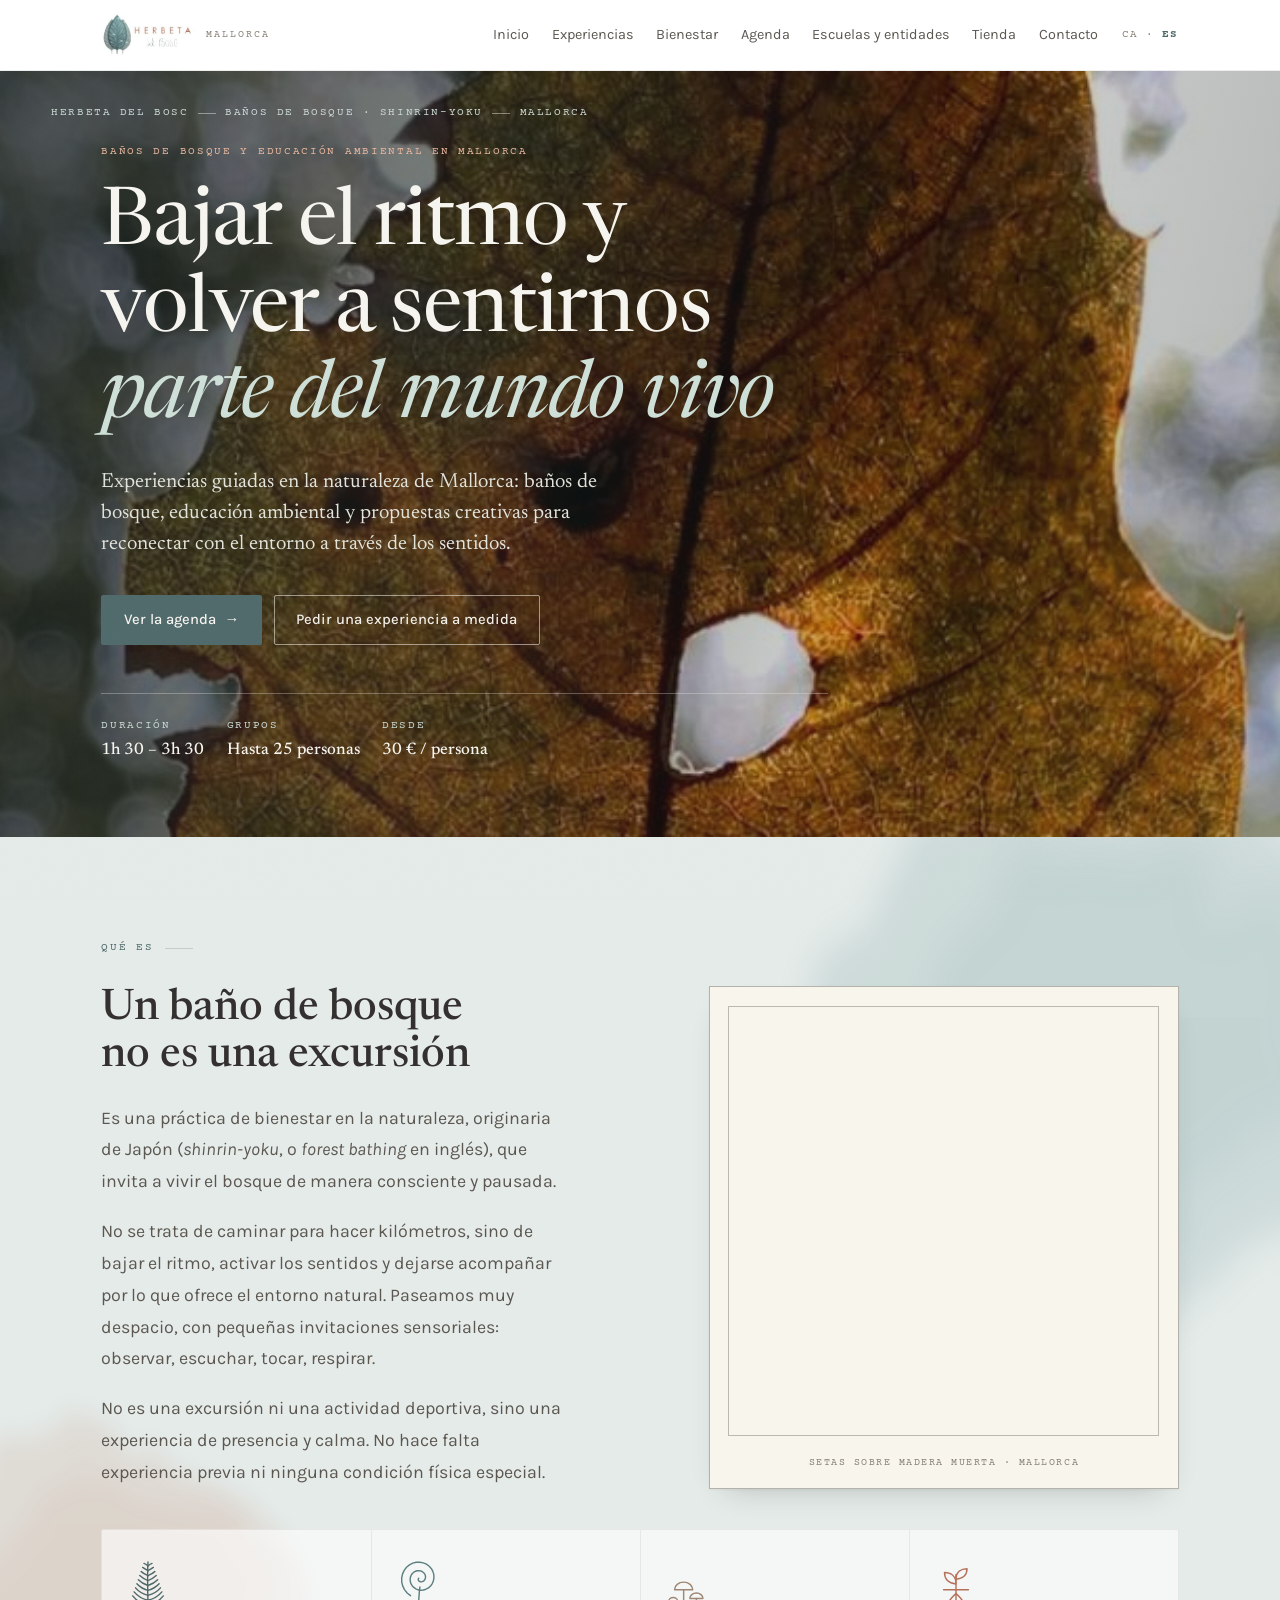
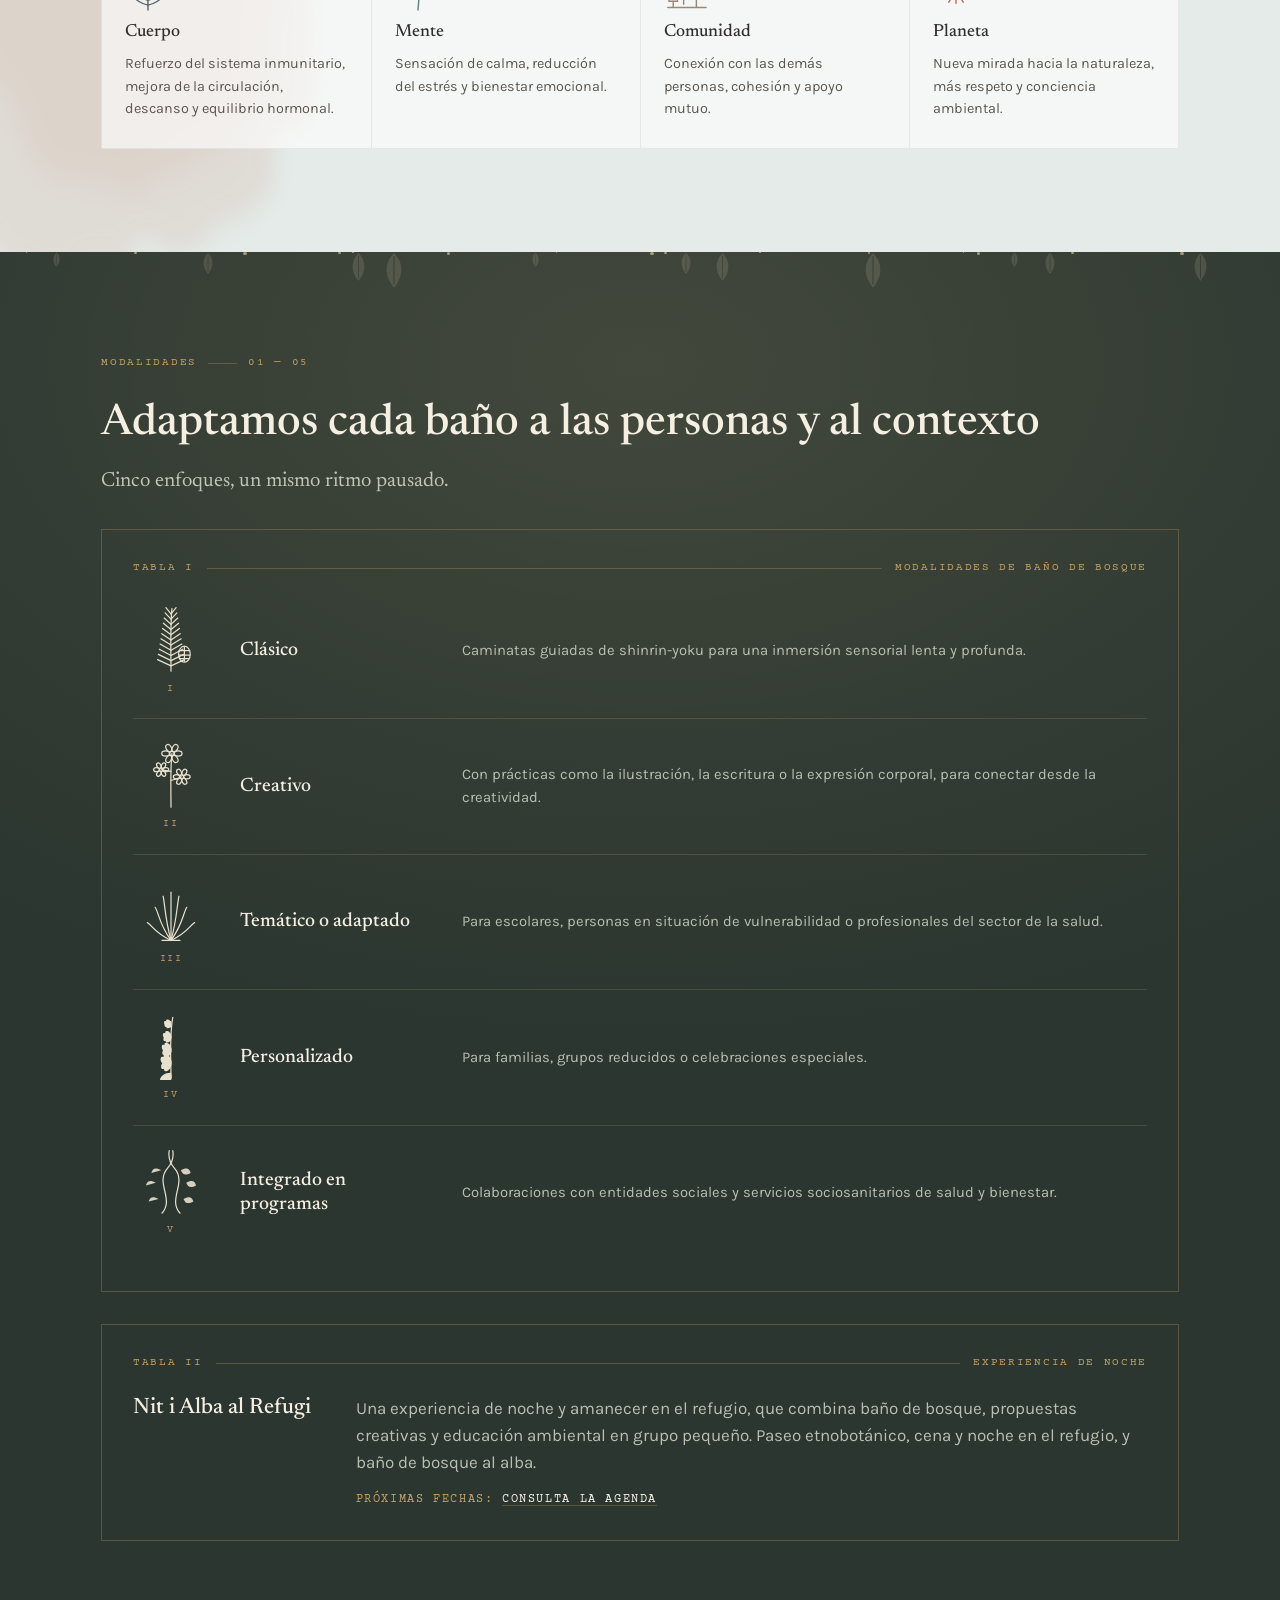
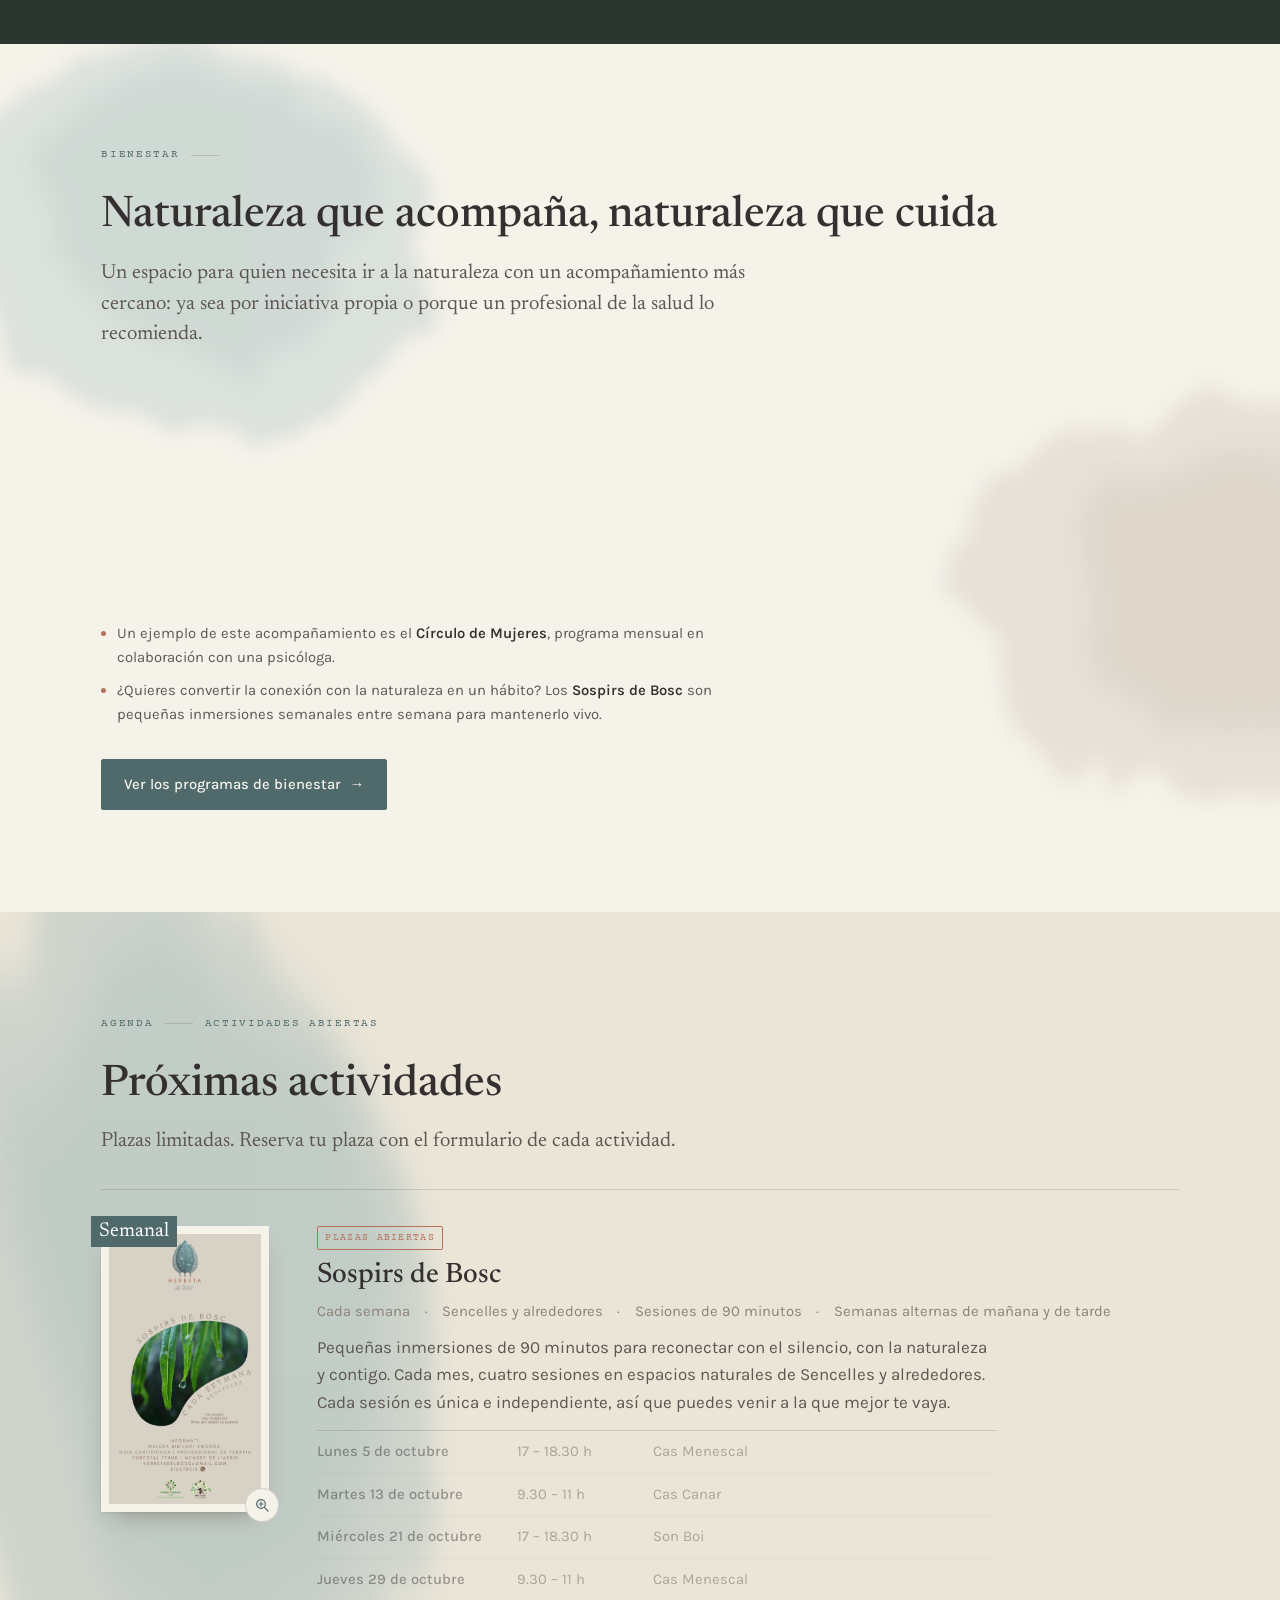
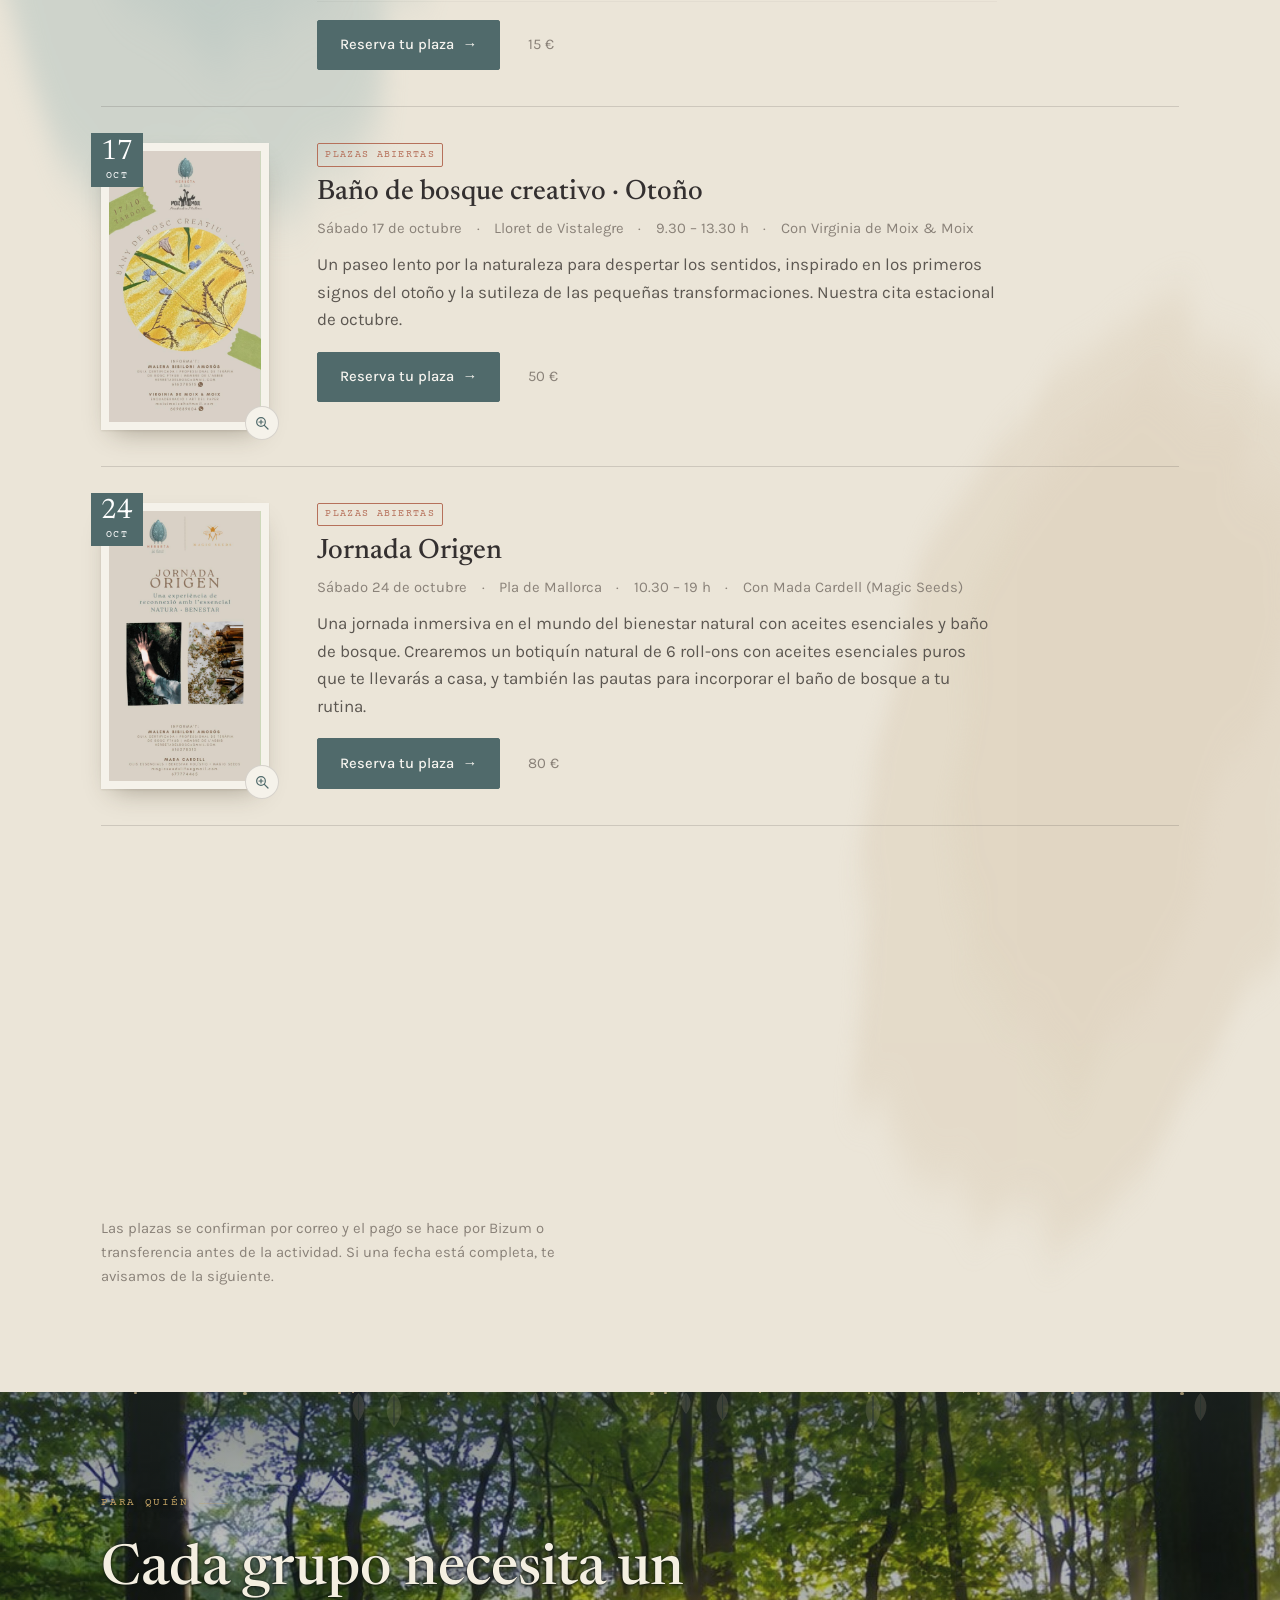
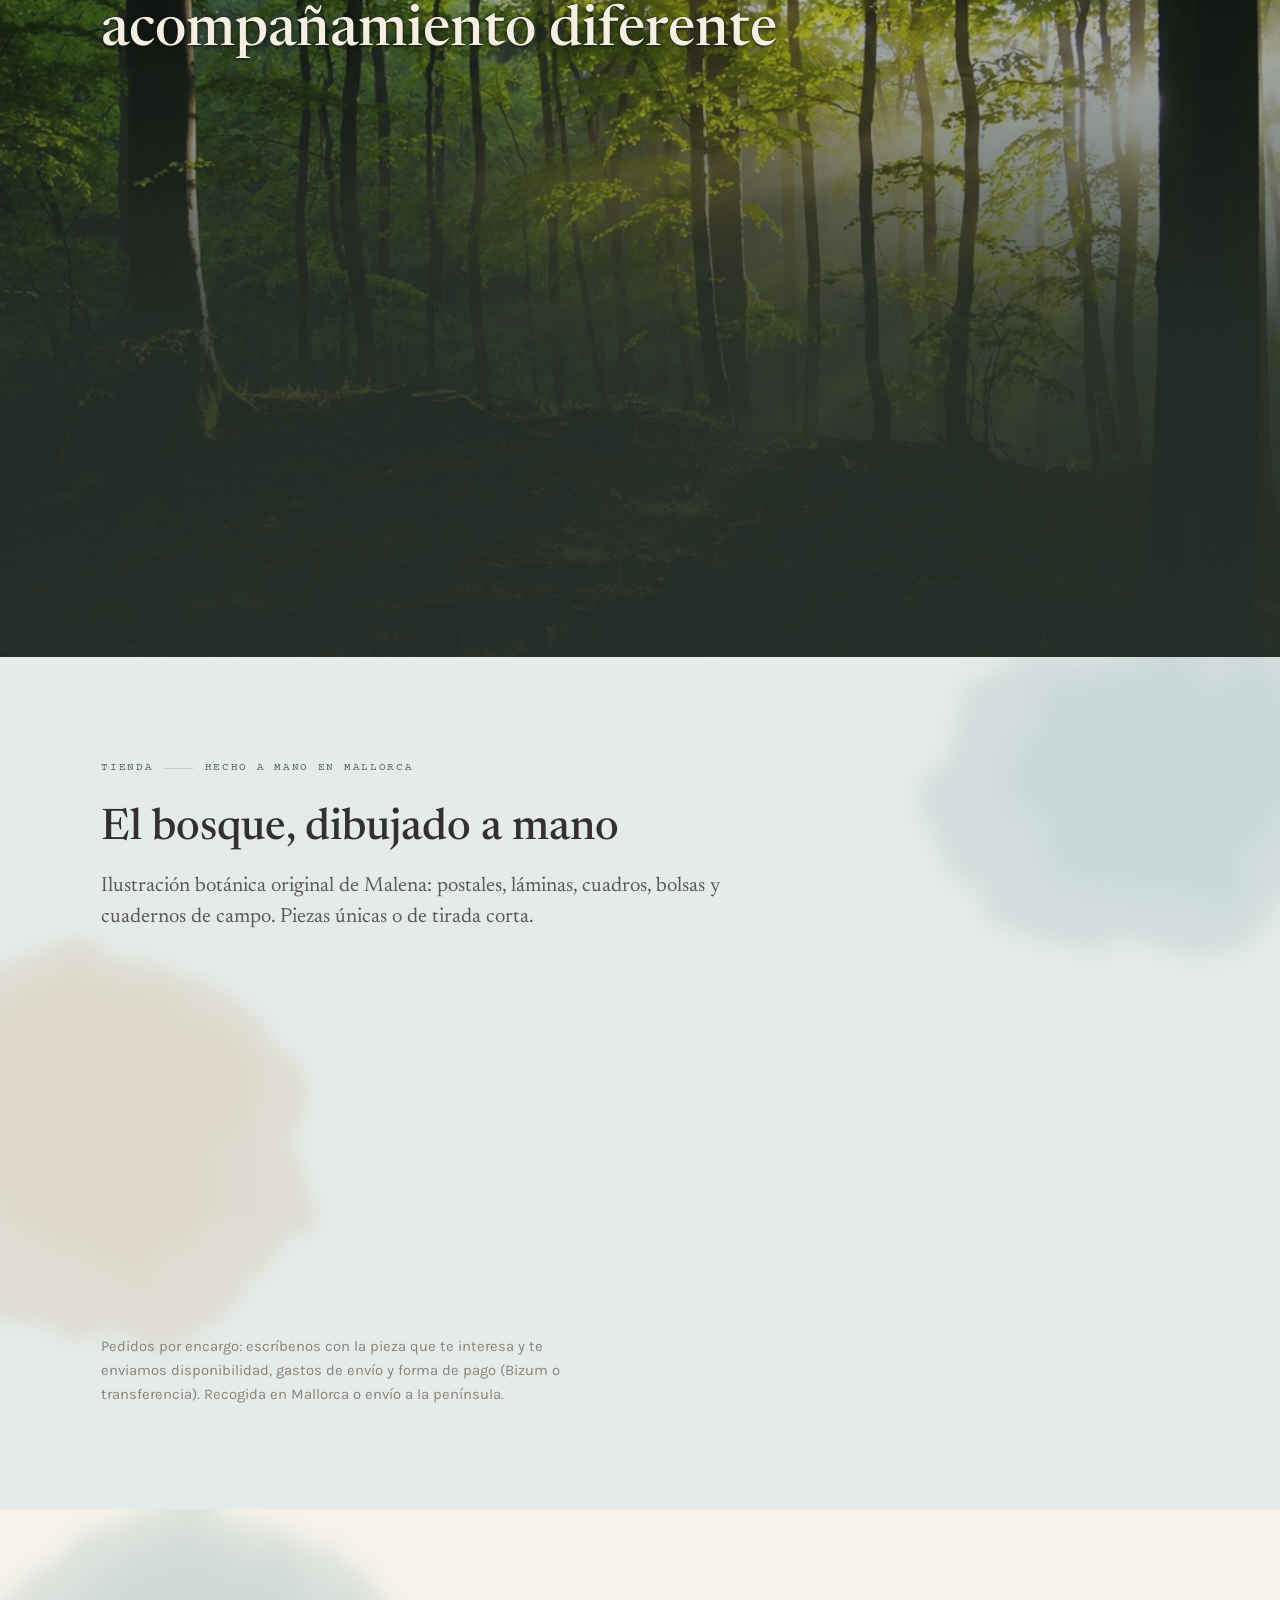
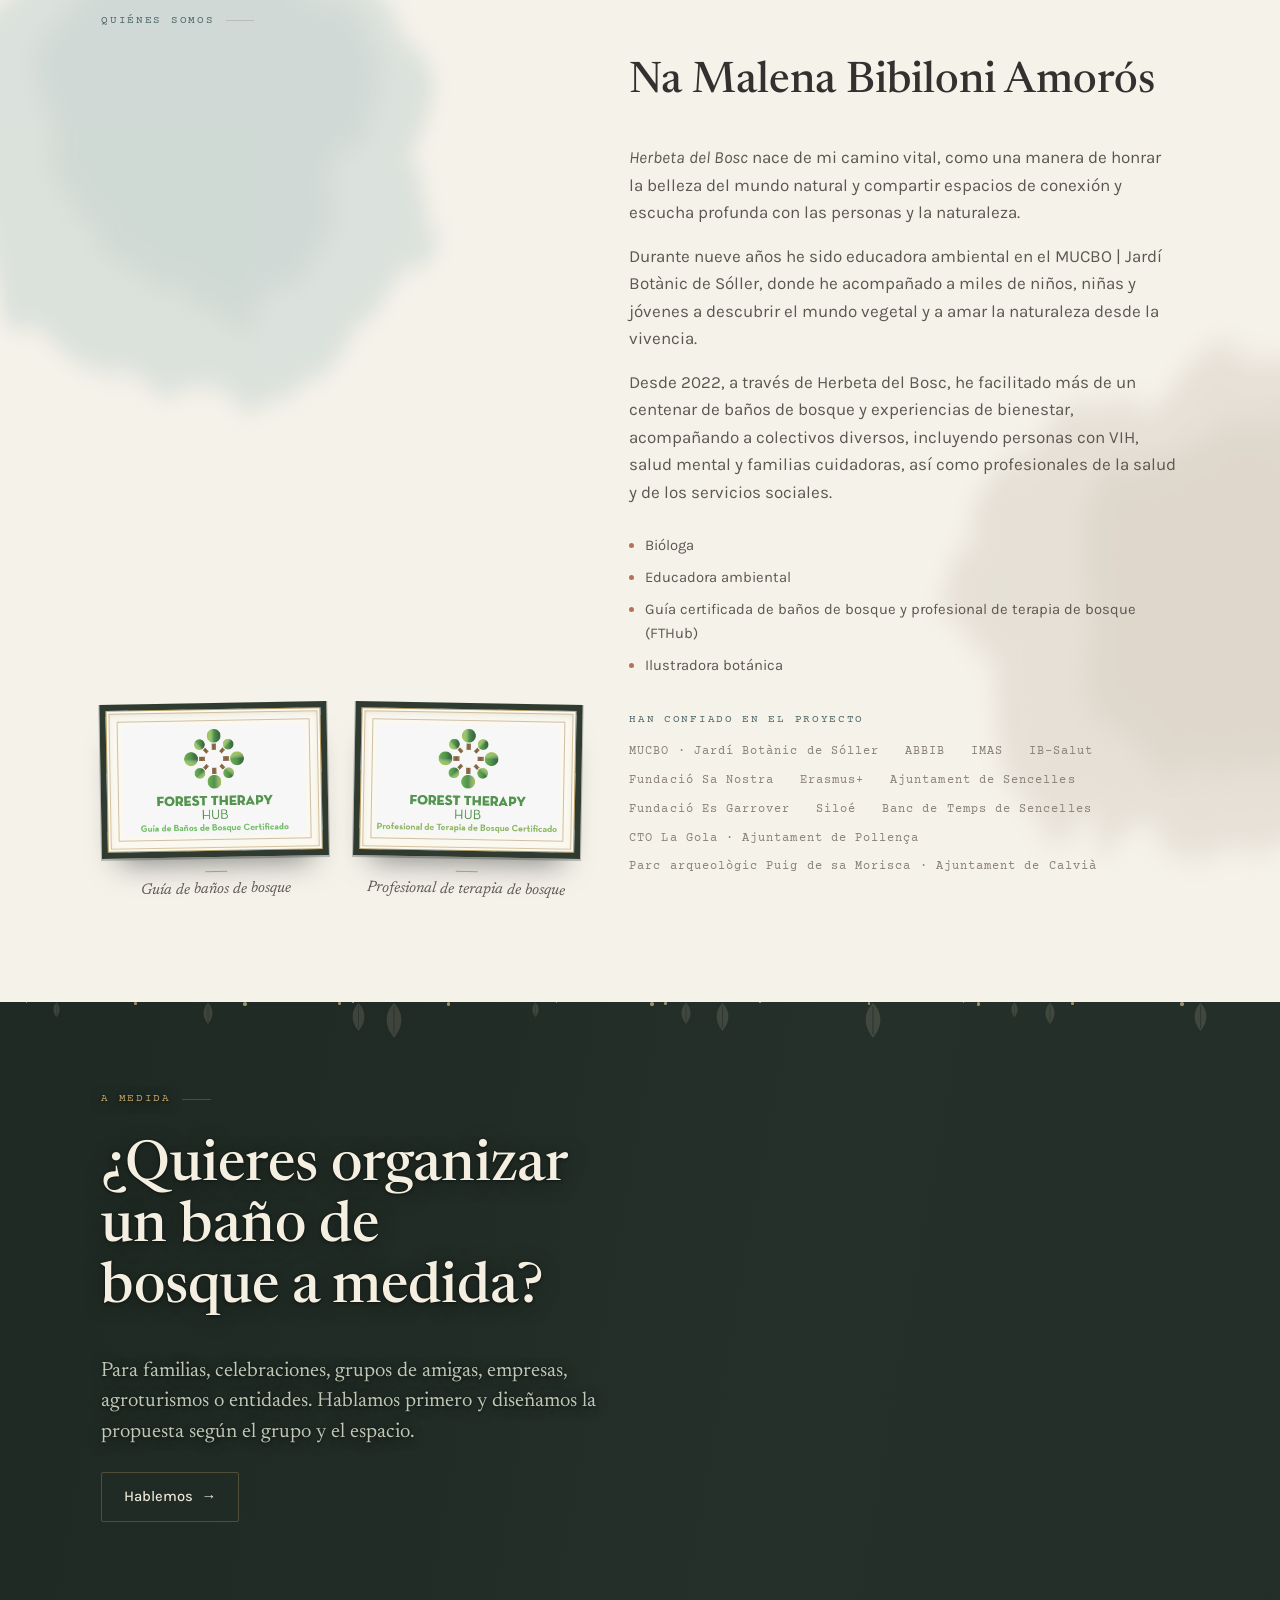
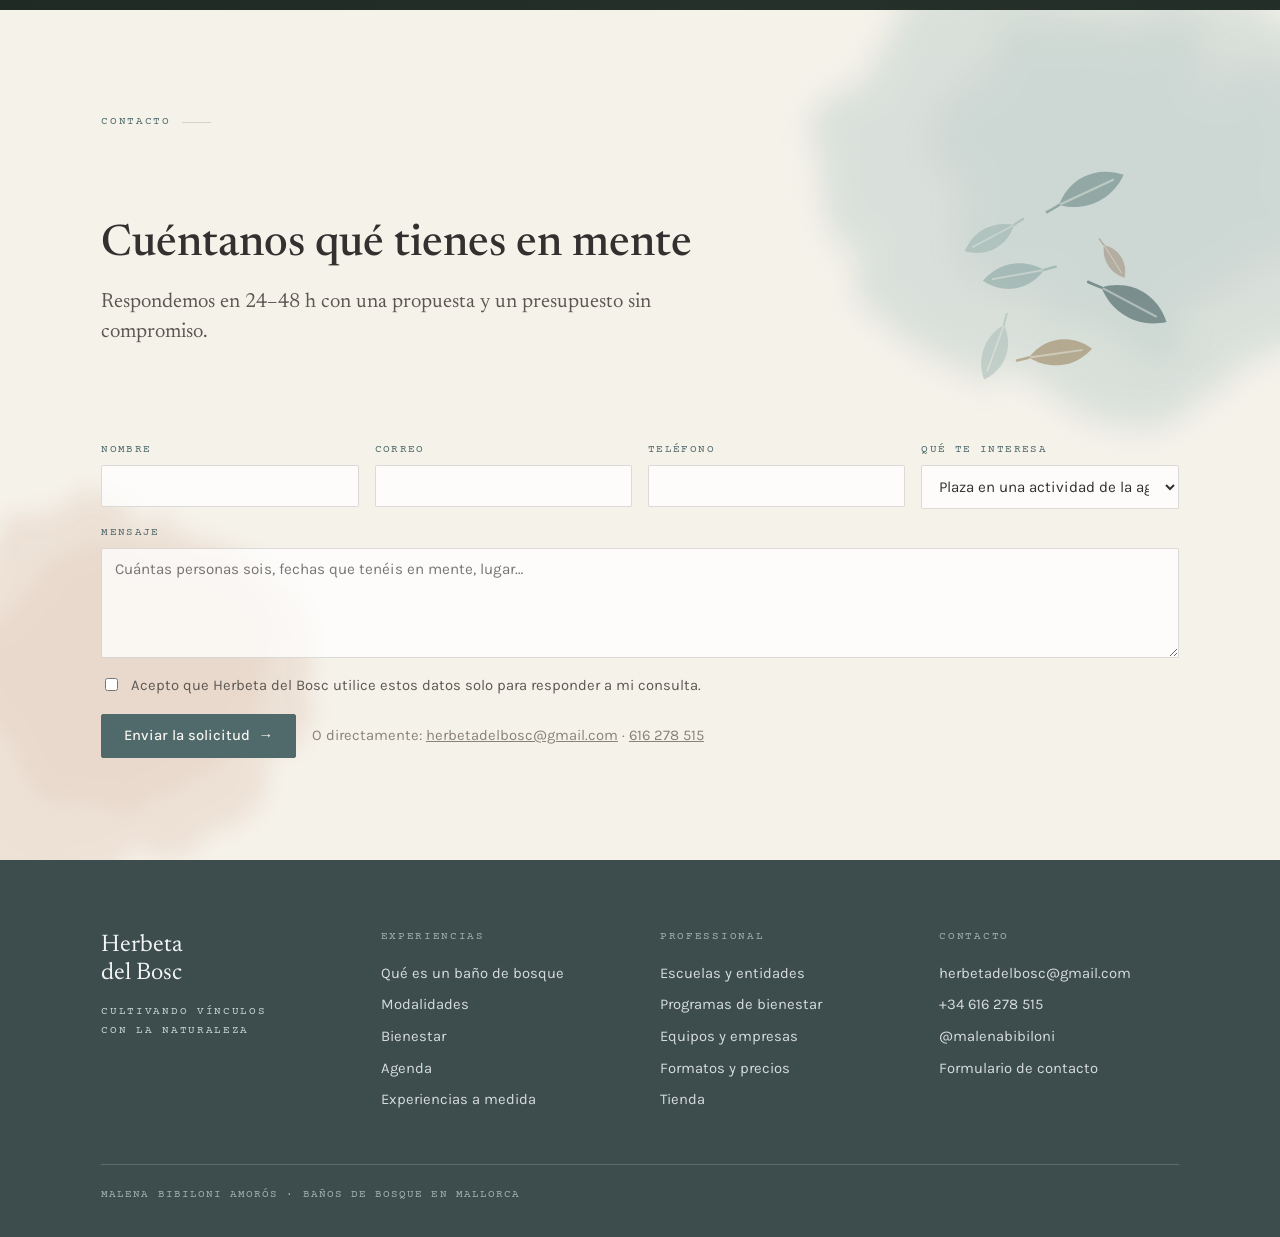
==== commit e20a3ae8: "Els dos certificats FTHub, de costat davall la foto, amb marc botànic i ampliables Co-Authored-By: C" ====
--- a/es/index.html
+++ b/es/index.html
@@ -373,7 +373,7 @@
         <div class="rule"></div>
       </div>
       <div class="bio">
-        <div class="bio__col"><div class="bio__frame rv"><span class="bio__leaf bio__leaf--a" aria-hidden="true"></span><figure class="bio__portrait"><img src="../assets/img/malena-retrat.jpg" loading="lazy" decoding="async" alt="Malena Bibiloni, mirando hacia arriba en un entorno natural, con ilustraciones de ramitas sobre la fotografía"></figure><span class="bio__leaf bio__leaf--b" aria-hidden="true"></span></div><figure class="diploma"><div class="diploma__marc"><img src="../assets/img/certificat-fthub.jpg" width="650" height="364" loading="lazy" decoding="async" alt="Forest Therapy Hub · Profesional de terapia de bosque certificada"></div><figcaption>Certificación · Forest Therapy Hub</figcaption></figure></div>
+        <div class="bio__col"><div class="bio__frame rv"><span class="bio__leaf bio__leaf--a" aria-hidden="true"></span><figure class="bio__portrait"><img src="../assets/img/malena-retrat.jpg" loading="lazy" decoding="async" alt="Malena Bibiloni, mirando hacia arriba en un entorno natural, con ilustraciones de ramitas sobre la fotografía"></figure><span class="bio__leaf bio__leaf--b" aria-hidden="true"></span></div><div class="diplomes"><button type="button" class="diploma" data-diploma="guia" data-titol="Guía de baños de bosque" aria-label="Ampliar el certificado: Guía de baños de bosque"><span class="diploma__marc"><img src="../assets/img/certificat-fthub-guia.jpg" width="650" height="364" loading="lazy" decoding="async" alt="Certificado de Forest Therapy Hub de guía de baños de bosque"></span><span class="diploma__peu">Guía de baños de bosque</span></button><button type="button" class="diploma" data-diploma="terapia" data-titol="Profesional de terapia de bosque" aria-label="Ampliar el certificado: Profesional de terapia de bosque"><span class="diploma__marc"><img src="../assets/img/certificat-fthub-terapia.jpg" width="650" height="364" loading="lazy" decoding="async" alt="Certificado de Forest Therapy Hub de profesional de terapia de bosque"></span><span class="diploma__peu">Profesional de terapia de bosque</span></button></div></div>
         <div class="stack" style="gap:1.3rem">
           <h2 class="h2">Na Malena Bibiloni Amorós</h2>
           <div class="prose">
@@ -847,7 +847,7 @@
             <p>El guía de baño de bosque/profesional de terapia de bosque asume un rol clave como facilitador de una experiencia de conexión entre el participante y el entorno natural. Su responsabilidad principal es diseñar y conducir el paseo. No actúa como terapeuta, sino que sostiene un espacio seguro, respetuoso y abierto, donde cada persona puede vivir la experiencia desde su propia autonomía.</p>
             <p>Para profundizar en los beneficios y aplicaciones de la terapia de bosque en el ámbito social, se puede consultar el siguiente artículo (en catalán): <a href="https://www.revistaalimara.net/revista/banys-de-bosc-fonaments-i-aplicabilitat-terapeutica-en-lambit-social-i-de-la-salut/" target="_blank" rel="noopener">«Banys de bosc: fonaments i aplicabilitat terapèutica en l'àmbit social i de la salut»</a> (revista Alimara).</p>
           </div>
-          <figure class="diploma diploma--b"><div class="diploma__marc"><img src="../assets/img/certificat-fthub.jpg" width="650" height="364" loading="lazy" decoding="async" alt="Forest Therapy Hub · Profesional de terapia de bosque certificada"></div><figcaption>Certificación · Forest Therapy Hub</figcaption></figure>
+          <div class="diplomes diplomes--b"><button type="button" class="diploma" data-diploma="guia" data-titol="Guía de baños de bosque" aria-label="Ampliar el certificado: Guía de baños de bosque"><span class="diploma__marc"><img src="../assets/img/certificat-fthub-guia.jpg" width="650" height="364" loading="lazy" decoding="async" alt="Certificado de Forest Therapy Hub de guía de baños de bosque"></span><span class="diploma__peu">Guía de baños de bosque</span></button><button type="button" class="diploma" data-diploma="terapia" data-titol="Profesional de terapia de bosque" aria-label="Ampliar el certificado: Profesional de terapia de bosque"><span class="diploma__marc"><img src="../assets/img/certificat-fthub-terapia.jpg" width="650" height="364" loading="lazy" decoding="async" alt="Certificado de Forest Therapy Hub de profesional de terapia de bosque"></span><span class="diploma__peu">Profesional de terapia de bosque</span></button></div>
         </div>
         <div class="card">
           <ul class="creds">
@@ -943,6 +943,19 @@
       <p class="lb__meta"></p>
       <div class="lb__cta"></div>
       <a class="lb__dl" href="" download><svg viewBox="0 0 24 24" fill="none" stroke="currentColor" stroke-width="1.8" stroke-linecap="round" stroke-linejoin="round" aria-hidden="true"><path d="M12 4v11M7 10l5 5 5-5M5 20h14"/></svg>Descarga el cartel</a>
+      <p class="lb__esc"><kbd>Esc</kbd> para cerrar</p>
+    </div>
+  </div>
+</div>
+
+<!-- certificat ampliat -->
+<div class="lb lb--diploma" id="diploma-lb" role="dialog" aria-modal="true" aria-labelledby="dlb-title" tabindex="-1" hidden>
+  <button type="button" class="lb__close" aria-label="Cerrar"><svg viewBox="0 0 24 24" fill="none" stroke="currentColor" stroke-width="1.8" stroke-linecap="round" aria-hidden="true"><path d="M6 6l12 12M18 6 6 18"/></svg></button>
+  <div class="lb__inner">
+    <span class="diploma__marc"><img class="dlb__img" src="" alt=""></span>
+    <div class="lb__info">
+      <p class="lb__date">Certificación · Forest Therapy Hub</p>
+      <h2 class="lb__title" id="dlb-title"></h2>
       <p class="lb__esc"><kbd>Esc</kbd> para cerrar</p>
     </div>
   </div>
@@ -1326,6 +1339,37 @@
     else if(!e.shiftKey && document.activeElement===last){ e.preventDefault(); first.focus(); }
   });
 
+  /* certificats FTHub: s'amplien igual que els cartells */
+  var dlb=document.getElementById('diploma-lb'), dlbFrom=null;
+  function dlbClose(){
+    if(dlb.hidden) return;
+    dlb.hidden=true;
+    document.documentElement.style.overflow='';
+    document.body.style.overflow='';
+    if(dlbFrom) dlbFrom.focus();
+    dlbFrom=null;
+  }
+  document.querySelectorAll('[data-diploma]').forEach(function(b){
+    b.addEventListener('click', function(){
+      var img=b.querySelector('img'), di=dlb.querySelector('.dlb__img');
+      dlbFrom=b;
+      di.src=img.src; di.alt=img.alt;
+      dlb.querySelector('.lb__title').textContent=b.getAttribute('data-titol');
+      dlb.hidden=false;
+      document.documentElement.style.overflow='hidden';
+      document.body.style.overflow='hidden';
+      dlb.focus();
+    });
+  });
+  dlb.addEventListener('click', function(e){
+    if(!e.target.closest('.diploma__marc, .lb__info') || e.target.closest('.lb__close')) dlbClose();
+  });
+  document.addEventListener('keydown', function(e){
+    if(dlb.hidden) return;
+    if(e.key==='Escape') dlbClose();
+    else if(e.key==='Tab'){ e.preventDefault(); dlb.querySelector('.lb__close').focus(); }
+  });
+
   /* ── home: públics ──
      Imatges provisionals: cal substituir-les per material propi. */
   var PUB={
--- a/assets/css/herbeta.css
+++ b/assets/css/herbeta.css
@@ -328,16 +328,23 @@
 .objectius .card{border-top:2px solid var(--teal)}
 .objectius .card:nth-child(even){border-top-color:var(--terra)}
 .creds strong{color:var(--ink); font-weight:600}
-/* certificat FTHub emmarcat com un diploma: marc de fusta, passe-partout i la lamina (el JPEG, amb el seu fons) */
-.diploma{margin:clamp(2rem,4vw,2.8rem) auto 0; max-width:320px; transform:rotate(-1.2deg)}
-.diploma__marc{padding:clamp(12px,3vw,18px); background:#FDFBF6;
-  border:7px solid var(--ocre); border-color:#9A7B4C #7E6236 #6F552E #8C6E41;
-  box-shadow:inset 0 0 0 1px rgba(52,48,48,.12), inset 0 2px 6px rgba(52,48,48,.12),
-    0 1px 0 1px rgba(52,48,48,.18), 0 22px 34px -20px rgba(52,48,48,.6)}
-.diploma__marc img{display:block; width:100%; height:auto; box-shadow:0 0 0 1px rgba(52,48,48,.1), 0 1px 3px rgba(52,48,48,.12)}
-.diploma figcaption{margin-top:1rem; text-align:center; font-family:var(--f-label); font-size:.66rem;
-  letter-spacing:.14em; text-transform:uppercase; color:var(--ocre)}
-.diploma--b{margin:.8rem 0 0 .4rem; max-width:270px; transform:rotate(1deg)}
+/* certificats FTHub, emmarcats com una lamina botanica antiga: motllura verd bosc amb filet daurat,
+   passe-partout d'ivori i una linia de llapis al voltant de la lamina (el JPEG, amb el seu fons) */
+.diplomes{display:grid; grid-template-columns:1fr 1fr; gap:clamp(.9rem,2.6vw,1.6rem); max-width:480px; margin:clamp(2rem,4vw,2.8rem) auto 0}
+.diplomes--b{margin:.8rem 0 0; max-width:440px}
+.diploma{display:flex; flex-direction:column; align-items:center; gap:.85rem; padding:0; border:0; background:none;
+  font:inherit; color:inherit; cursor:zoom-in; transform:rotate(-1deg); transition:transform .35s ease}
+.diploma + .diploma{transform:rotate(1deg)}
+.diploma:hover,.diploma:focus-visible{transform:translateY(-3px) rotate(0)}
+.diploma__marc{display:block; width:100%; padding:clamp(10px,2.4vw,16px); background:#FBF8F0;
+  border:clamp(4px,1vw,6px) solid #2F3B30;
+  box-shadow:inset 0 0 0 1px #B89B5E, inset 0 0 0 3px #FBF8F0, inset 0 0 0 4px rgba(184,155,94,.55),
+    inset 0 3px 8px rgba(52,48,48,.14), 0 1px 0 1px rgba(28,33,32,.25), 0 22px 30px -18px rgba(28,33,32,.55)}
+.diploma__marc img{display:block; width:100%; height:auto; outline:1px solid rgba(137,108,60,.4); outline-offset:4px}
+.diploma__peu{font-family:var(--f-display); font-style:italic; font-size:.95rem; line-height:1.25; color:var(--ink-2); text-align:center}
+.diploma__peu::before{content:""; display:block; width:22px; height:1px; margin:0 auto .5rem; background:#B89B5E}
+.lb--diploma .diploma__marc{width:min(100%,720px); padding:clamp(16px,4vw,34px); border-width:clamp(6px,1.4vw,11px)}
+.lb--diploma .diploma__marc img{outline-offset:clamp(5px,1.2vw,9px)}
 .testimonis{align-items:start}
 .testimonis .quote{margin:0; font-size:clamp(1.15rem,1.8vw,1.4rem)}
 
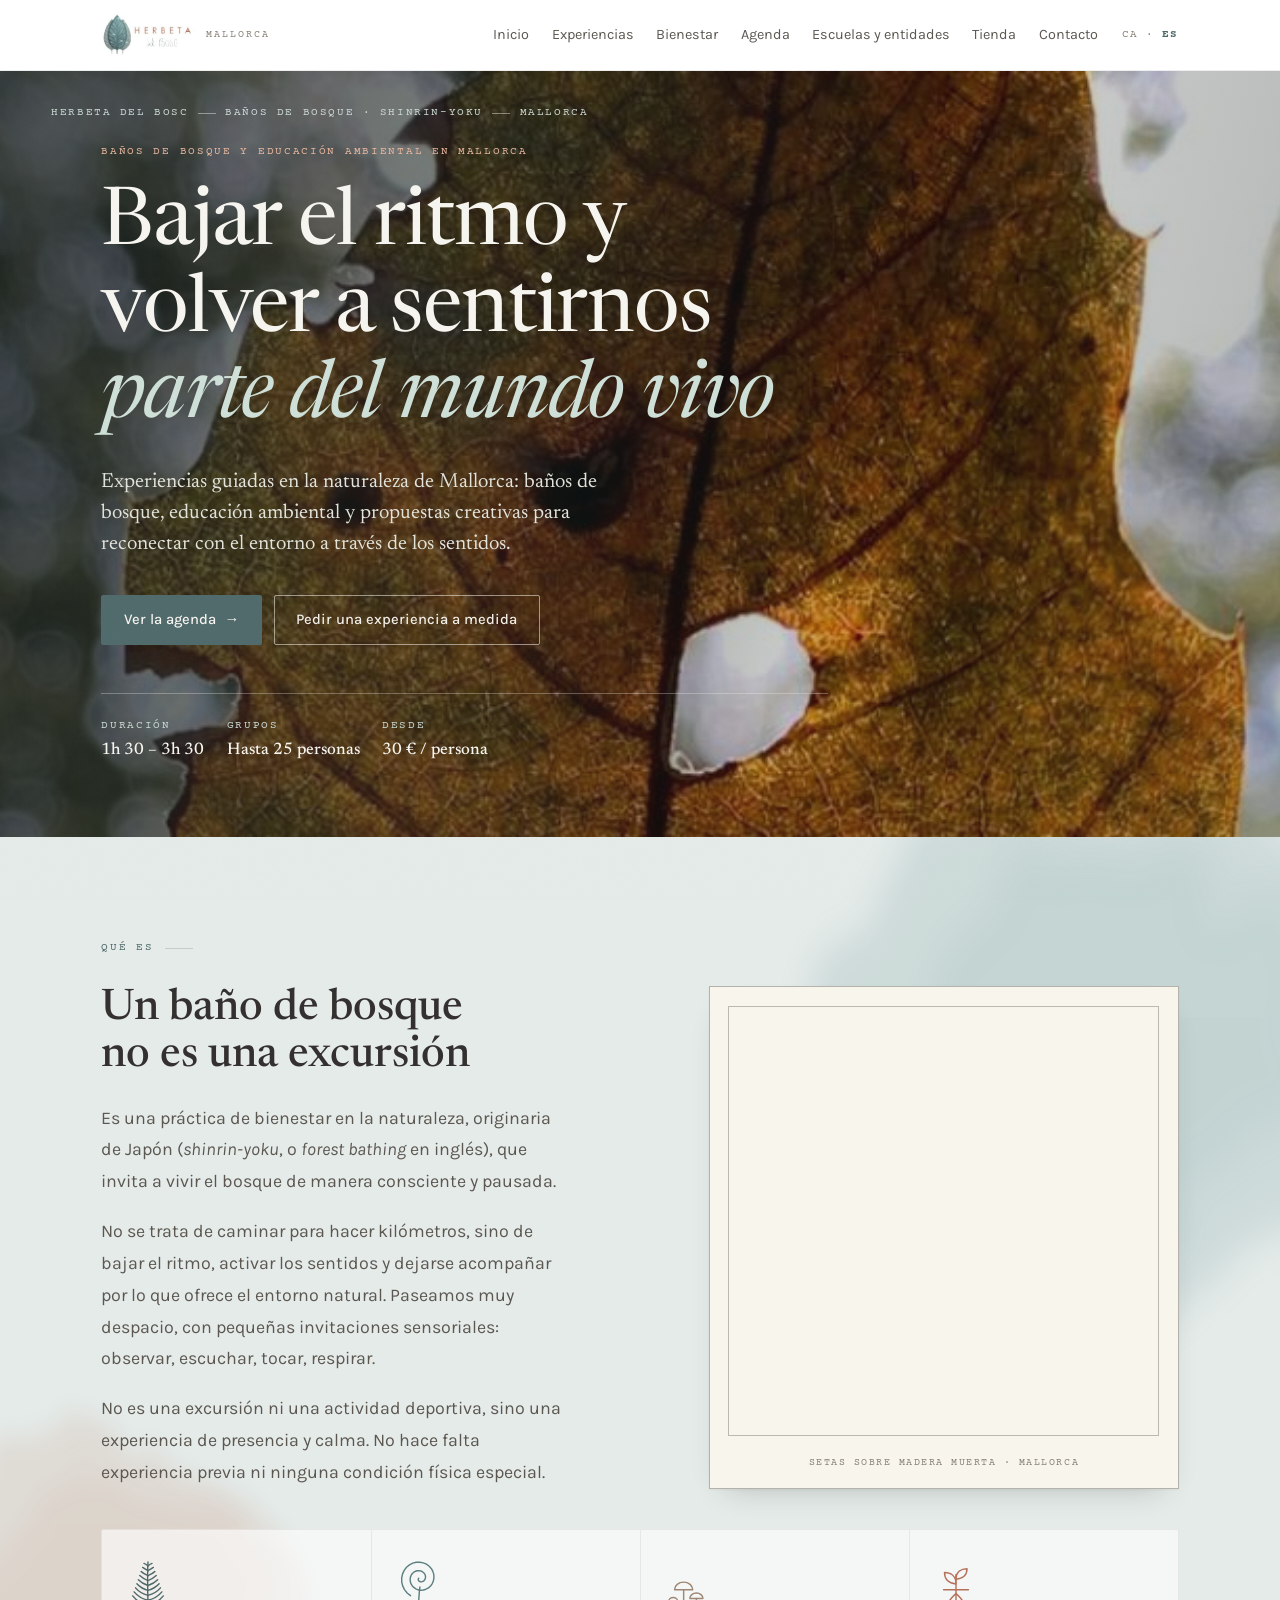
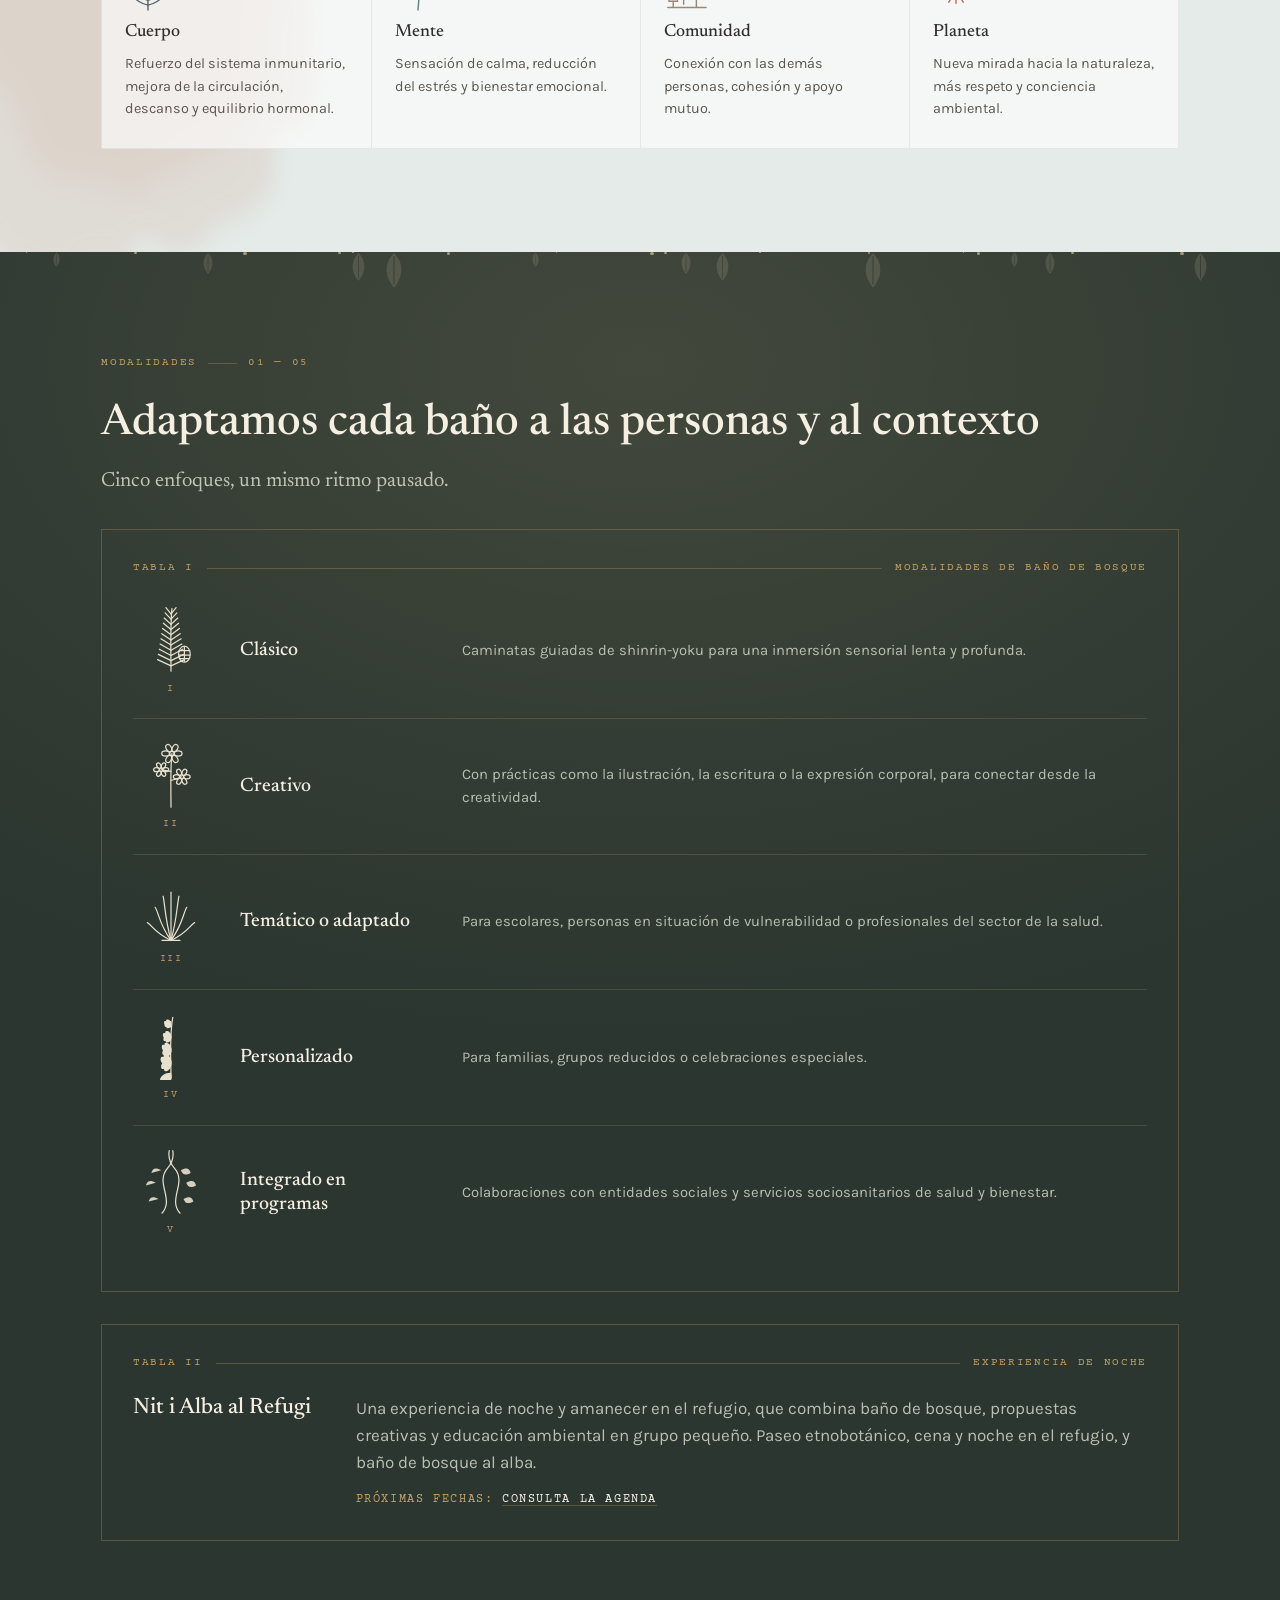
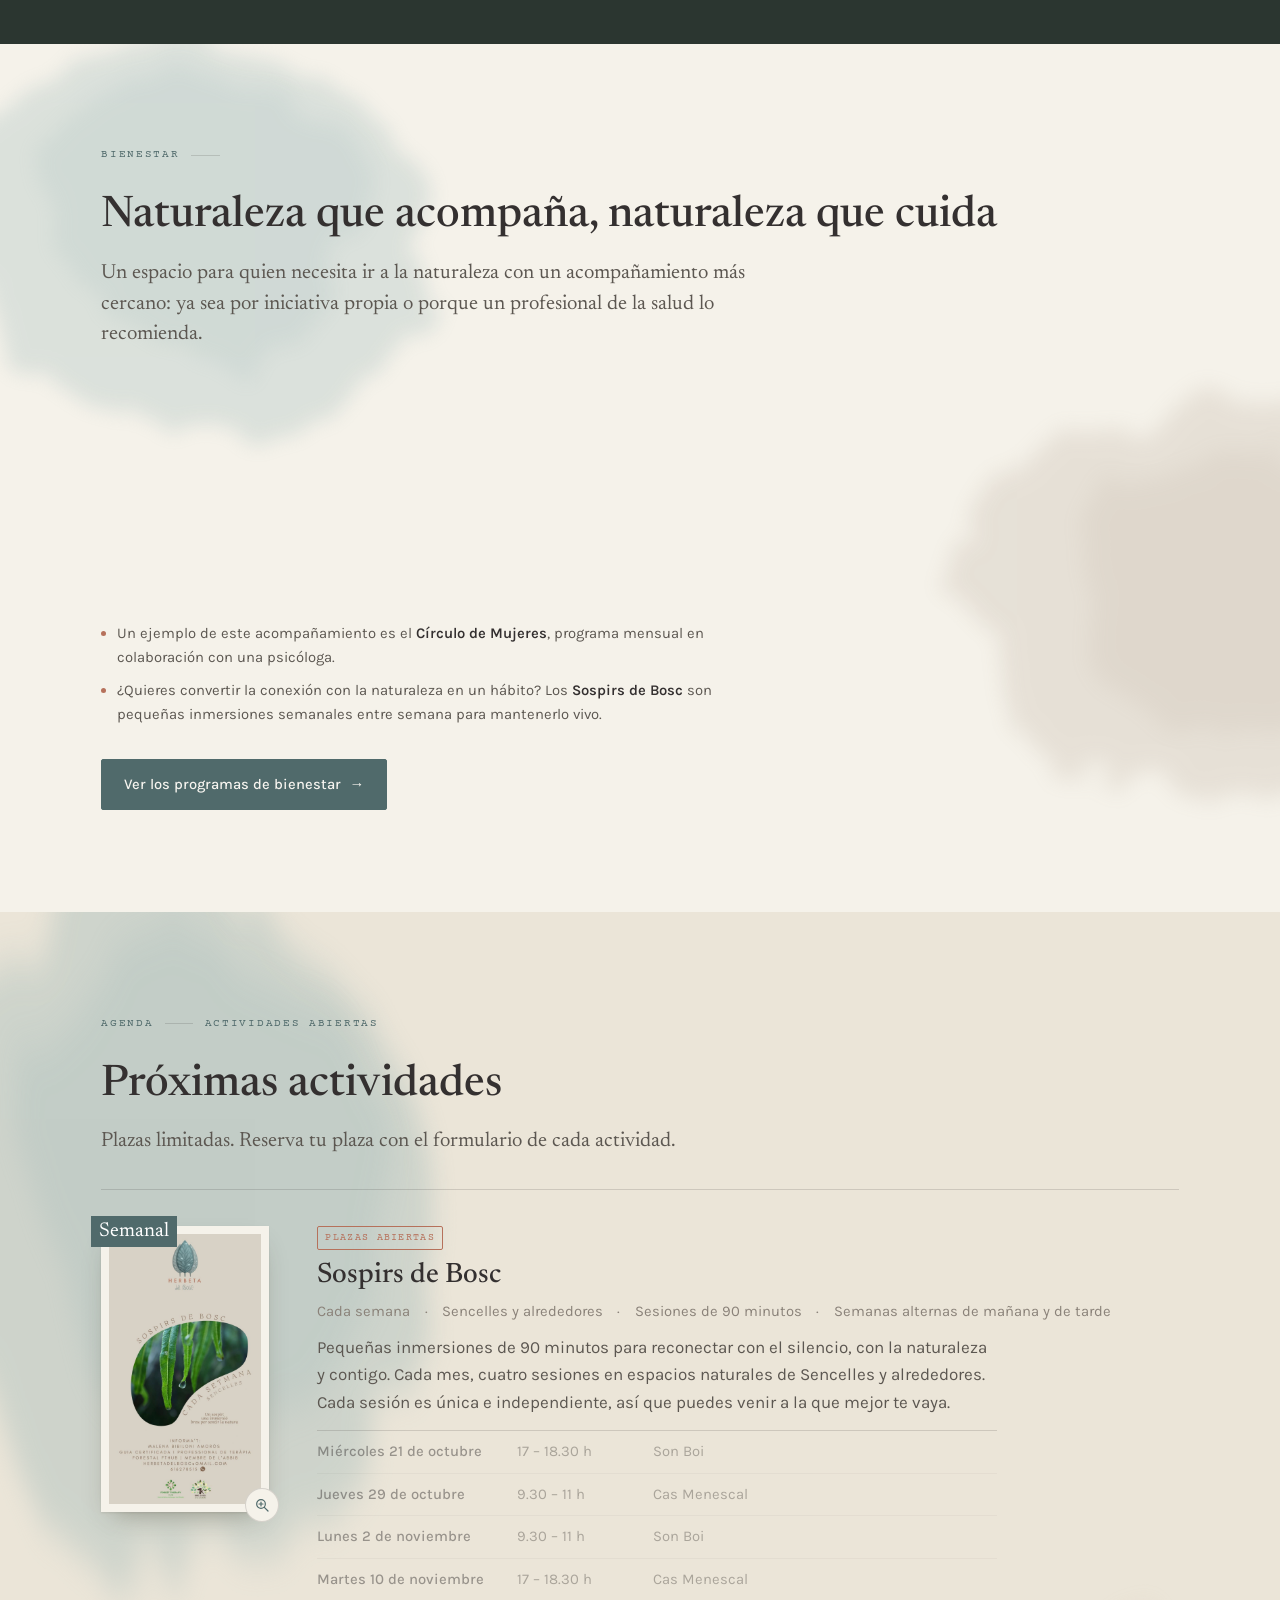
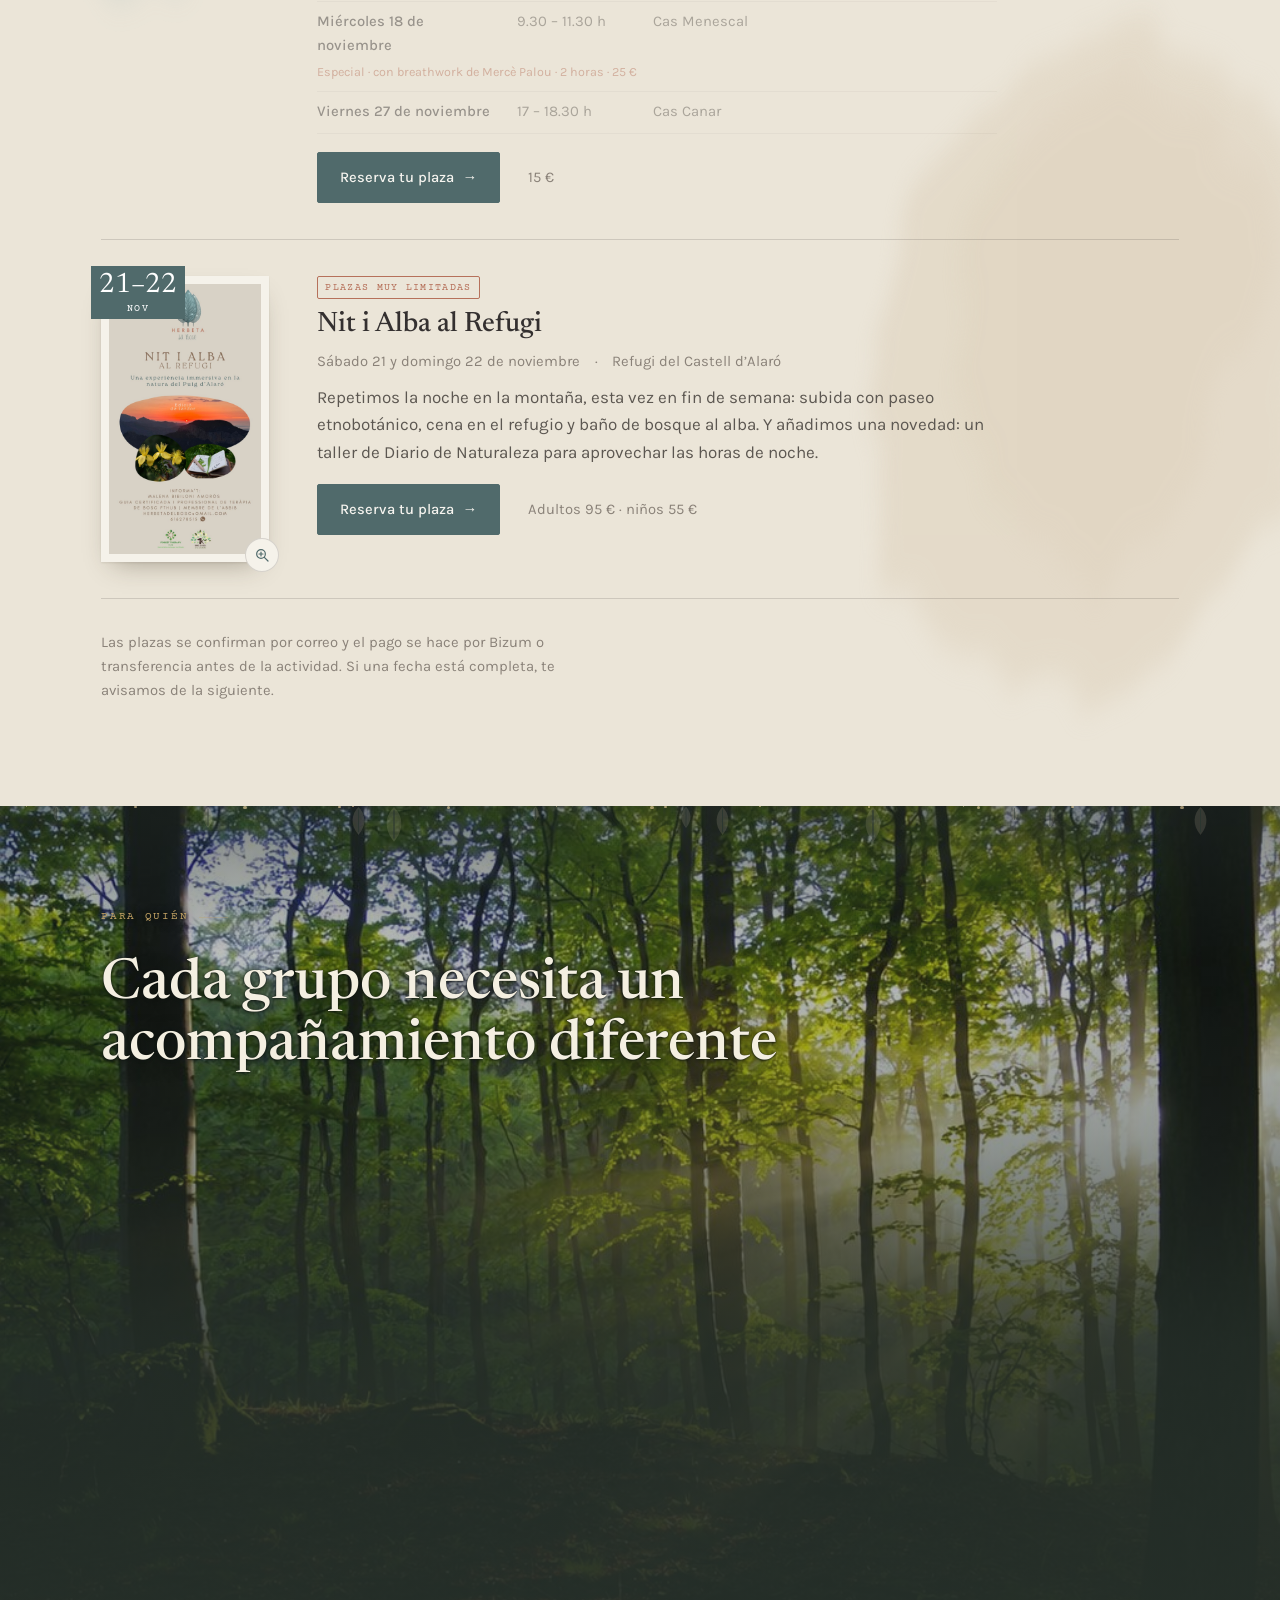
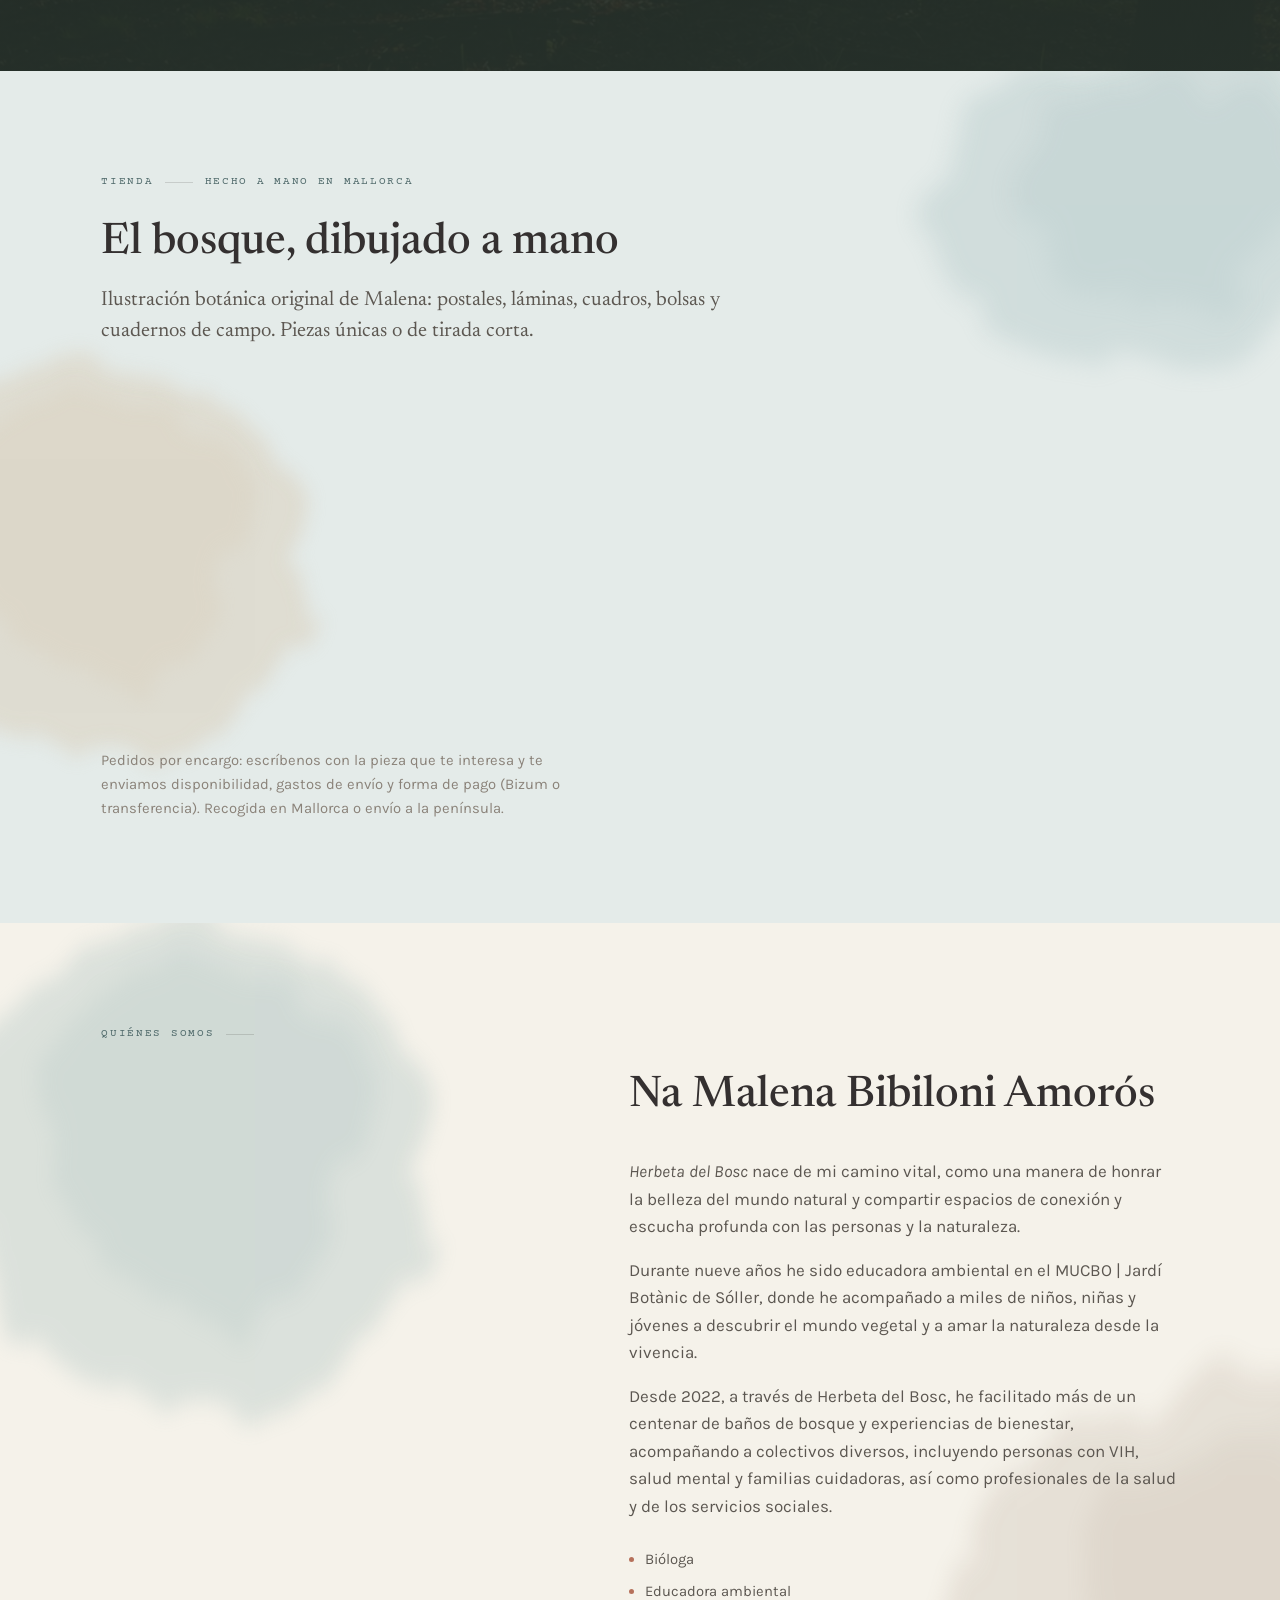
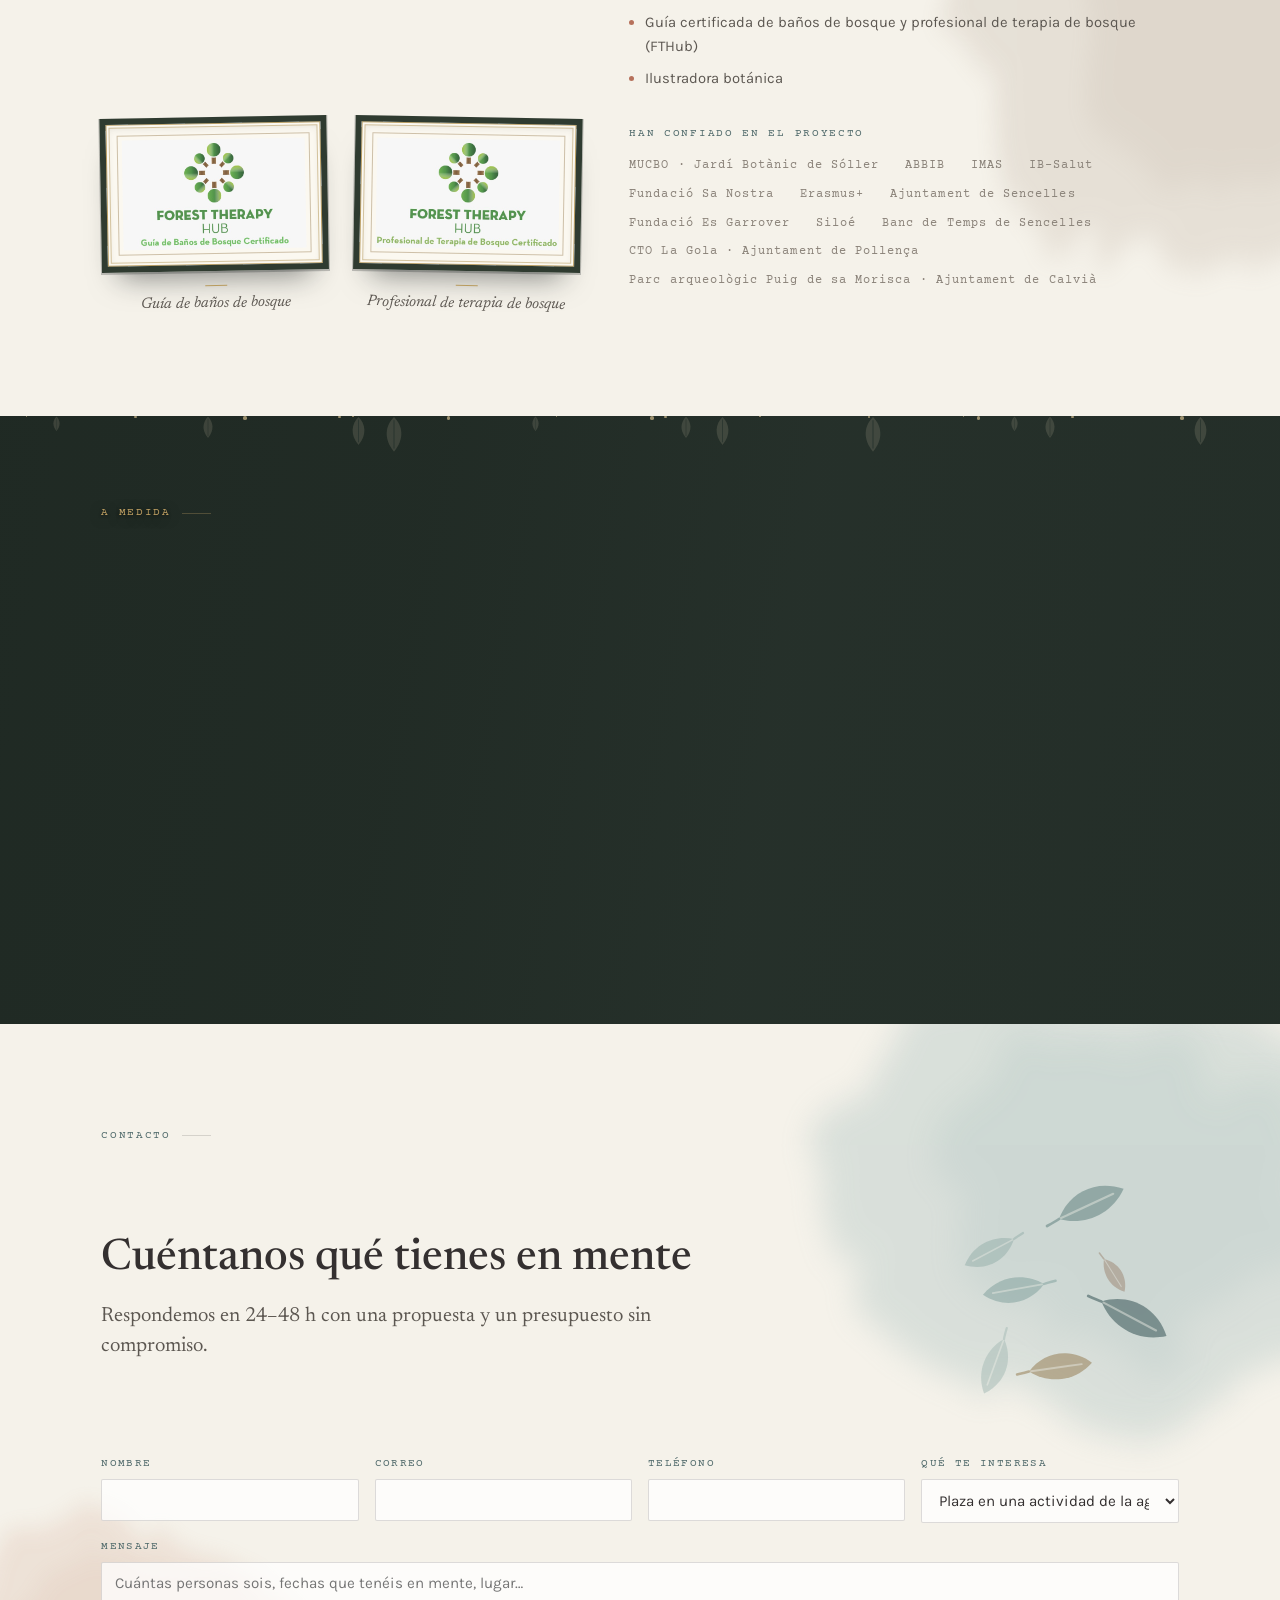
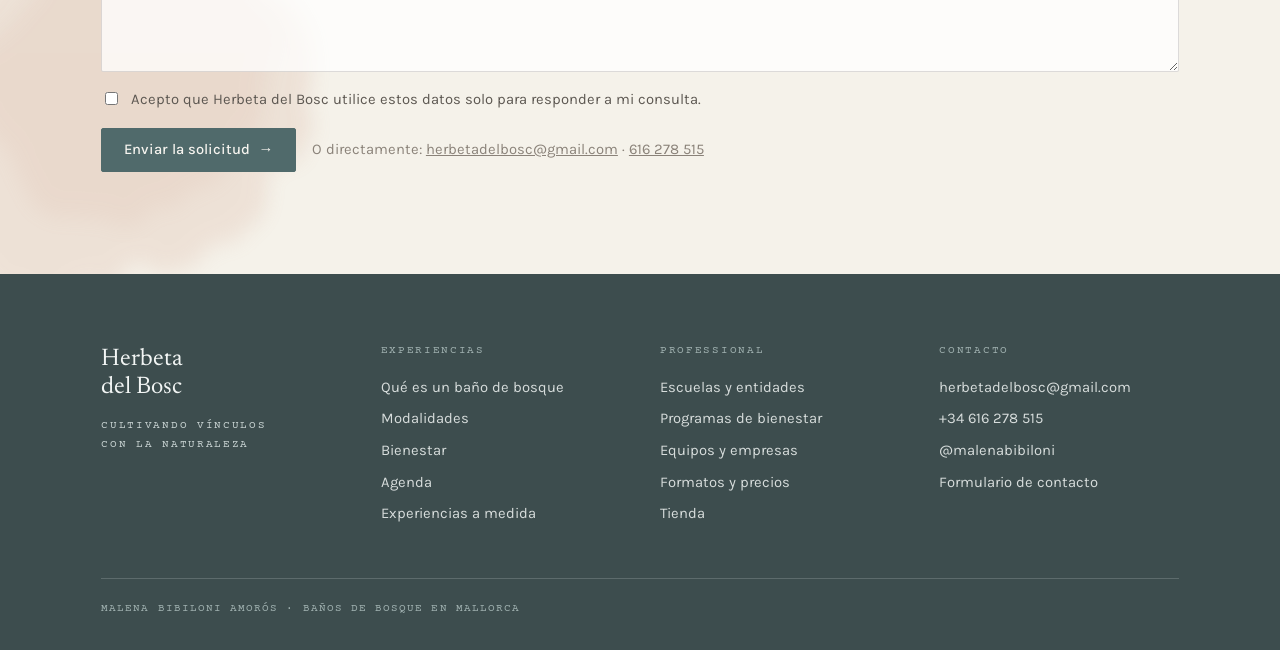
==== commit baea2eae: "Agenda: fora el bany creatiu i la Jornada Origen; Sospirs de novembre amb l'especial del 18 Co-Autho" ====
--- a/es/index.html
+++ b/es/index.html
@@ -1203,7 +1203,8 @@
   /* ── home: agenda ──
      data: AAAA-MM-DD. fins (opcional): darrer dia, si en dura més d'un.
      Les activitats fixes no duen data sinó cada (p. ex. 'setmana') i van davant;
-     sessions (opcional): les trobades del mes, s'actualitzen cada mes.
+     sessions (opcional): les trobades del mes, s'actualitzen cada mes;
+     extra (opcional): una línia més davall una sessió que surt de lo normal.
      cartell (opcional): imatge del cartell. form (opcional): sense, la
      reserva va al formulari de contacte. */
   var agenda=[
@@ -1211,22 +1212,15 @@
      meta:['Sencelles y alrededores','Sesiones de 90 minutos','Semanas alternas de mañana y de tarde'],
      desc:'Pequeñas inmersiones de 90 minutos para reconectar con el silencio, con la naturaleza y contigo. Cada mes, cuatro sesiones en espacios naturales de Sencelles y alrededores. Cada sesión es única e independiente, así que puedes venir a la que mejor te vaya.',
      sessions:[
-       {data:'2026-10-05',hora:'17 – 18.30 h',lloc:'Cas Menescal'},
-       {data:'2026-10-13',hora:'9.30 – 11 h',lloc:'Cas Canar'},
        {data:'2026-10-21',hora:'17 – 18.30 h',lloc:'Son Boi'},
-       {data:'2026-10-29',hora:'9.30 – 11 h',lloc:'Cas Menescal'}],
+       {data:'2026-10-29',hora:'9.30 – 11 h',lloc:'Cas Menescal'},
+       {data:'2026-11-02',hora:'9.30 – 11 h',lloc:'Son Boi'},
+       {data:'2026-11-10',hora:'17 – 18.30 h',lloc:'Cas Menescal'},
+       {data:'2026-11-18',hora:'9.30 – 11.30 h',lloc:'Cas Menescal',
+        extra:'Especial · con breathwork de Mercè Palou · 2 horas · 25 €'},
+       {data:'2026-11-27',hora:'17 – 18.30 h',lloc:'Cas Canar'}],
      price:'15 €',state:'places',
      cartell:'../assets/img/cartell-sospirs-de-bosc.jpg'},
-    {data:'2026-10-17',t:'Baño de bosque creativo · Otoño',
-     meta:['Lloret de Vistalegre','9.30 – 13.30 h','Con Virginia de Moix & Moix'],
-     desc:'Un paseo lento por la naturaleza para despertar los sentidos, inspirado en los primeros signos del otoño y la sutileza de las pequeñas transformaciones. Nuestra cita estacional de octubre.',
-     price:'50 €',state:'places',
-     form:'https://forms.gle/Vj6uopooiaDSBWTb7',cartell:'../assets/img/cartell-bany-lloret-2026-10.jpg'},
-    {data:'2026-10-24',t:'Jornada Origen',
-     meta:['Pla de Mallorca','10.30 – 19 h','Con Mada Cardell (Magic Seeds)'],
-     desc:'Una jornada inmersiva en el mundo del bienestar natural con aceites esenciales y baño de bosque. Crearemos un botiquín natural de 6 roll-ons con aceites esenciales puros que te llevarás a casa, y también las pautas para incorporar el baño de bosque a tu rutina.',
-     price:'80 €',state:'places',
-     form:'https://forms.gle/b5ziEf5UZZSvmPtdA',cartell:'../assets/img/cartell-jornada-origen-2026-10.jpg'},
     {data:'2026-11-21',fins:'2026-11-22',t:'Nit i Alba al Refugi',
      meta:['Refugi del Castell d’Alaró'],
      desc:'Repetimos la noche en la montaña, esta vez en fin de semana: subida con paseo etnobotánico, cena en el refugio y baño de bosque al alba. Y añadimos una novedad: un taller de Diario de Naturaleza para aprovechar las horas de noche.',
@@ -1257,7 +1251,8 @@
     return '<ul class="ag__ses">'+llista.map(function(x){
       var f=dia(x.data), mes=MESOS[f.getMonth()];
       return '<li'+(f<avui?' class="is-past"':'')+'><b>'+DIES[f.getDay()]+' '+f.getDate()+' '+deMes(mes)+'</b>'+
-        '<span>'+x.hora+'</span><span>'+x.lloc+'</span></li>';
+        '<span>'+x.hora+'</span><span>'+x.lloc+'</span>'+
+        (x.extra?'<em class="ag__extra">'+x.extra+'</em>':'')+'</li>';
     }).join('')+'</ul>';
   }
   function agBtn(a){
--- a/assets/css/herbeta.css
+++ b/assets/css/herbeta.css
@@ -427,6 +427,7 @@
 .ag__ses li{display:grid; grid-template-columns:11.5rem 7.5rem minmax(0,1fr); gap:.2rem 1rem; padding:.55rem 0; border-bottom:1px solid var(--rule-soft); color:var(--ink-2)}
 .ag__ses li b{font-weight:500; color:var(--ink)}
 .ag__ses .is-past{opacity:.45}
+.ag__extra{grid-column:1/-1; font-style:normal; color:var(--terra); font-size:.85em}
 .ag__actions{display:flex; flex-wrap:wrap; align-items:center; gap:.75rem 1.75rem; margin-top:.5rem}
 .ag__price{color:var(--ink-3); font-size:var(--fs-sm)}
 .tag{display:inline-block; font-family:var(--f-label); font-size:.63rem; letter-spacing:.13em; text-transform:uppercase;
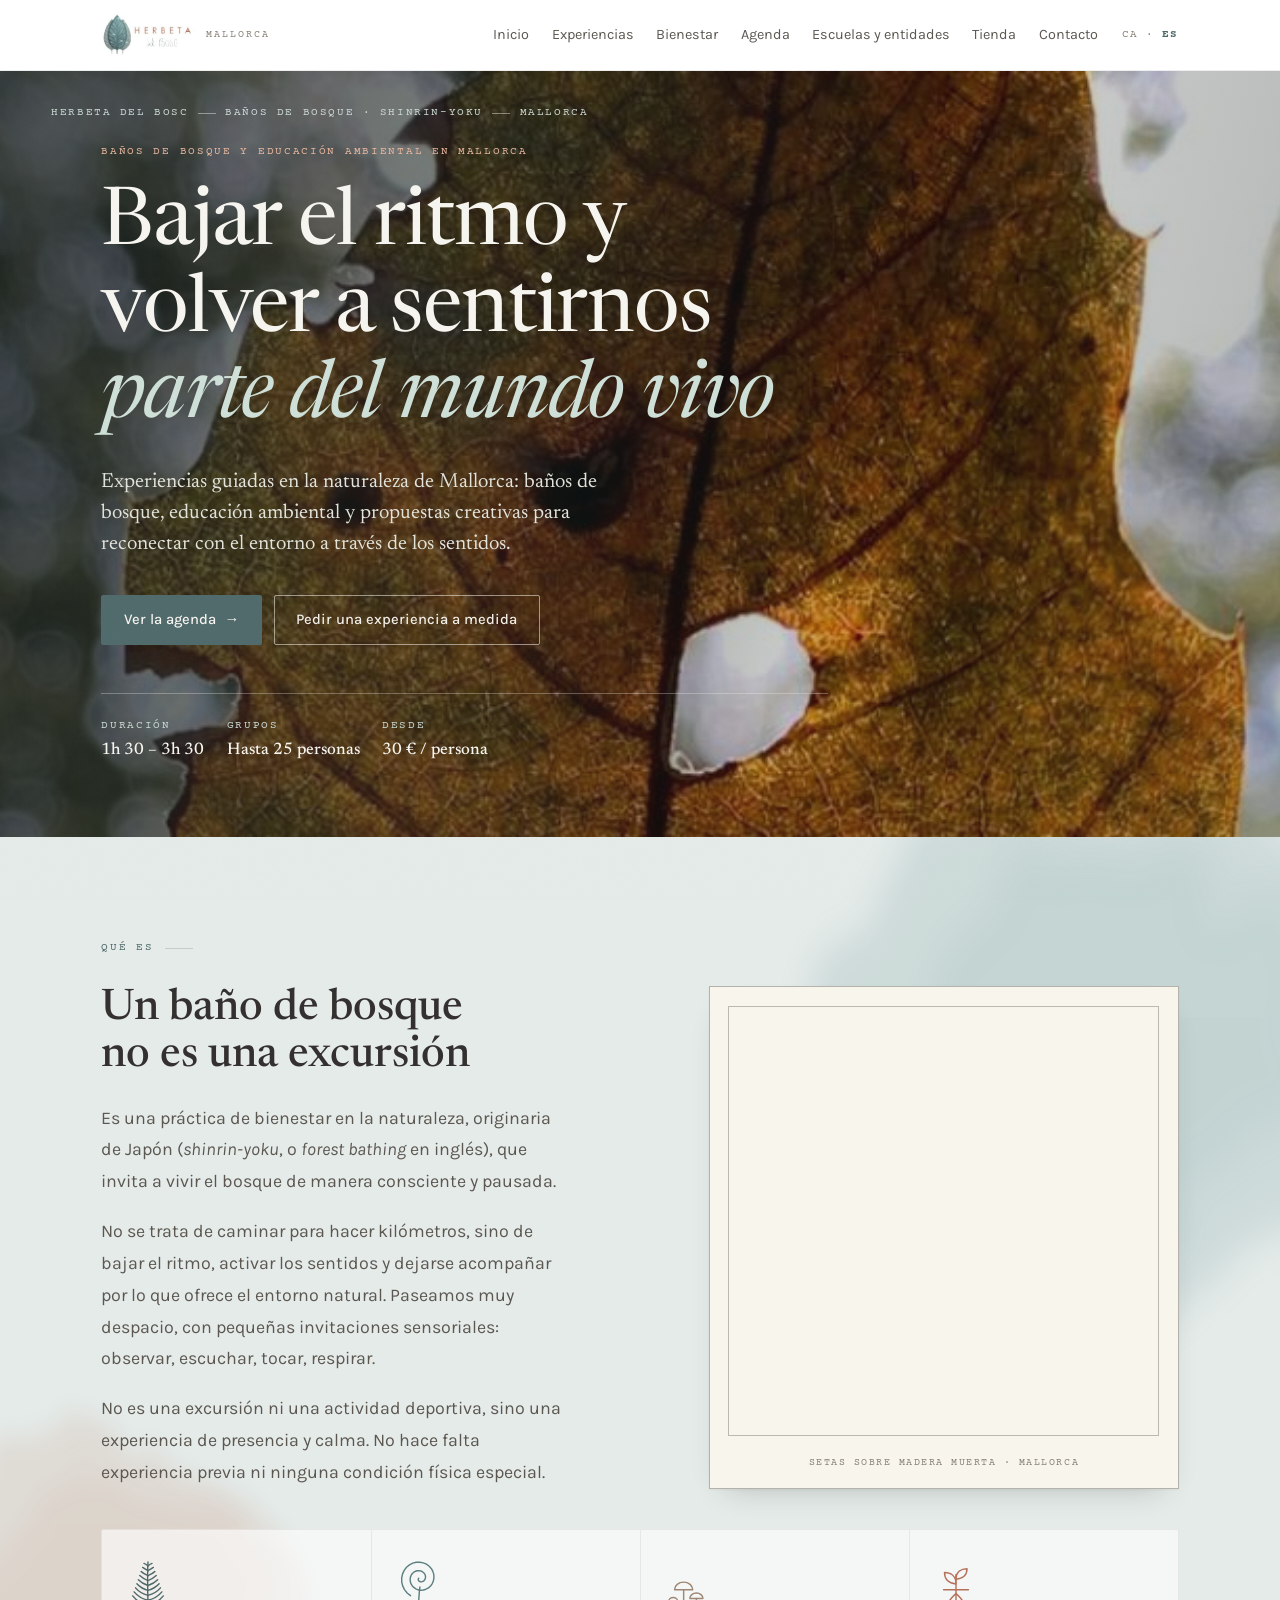
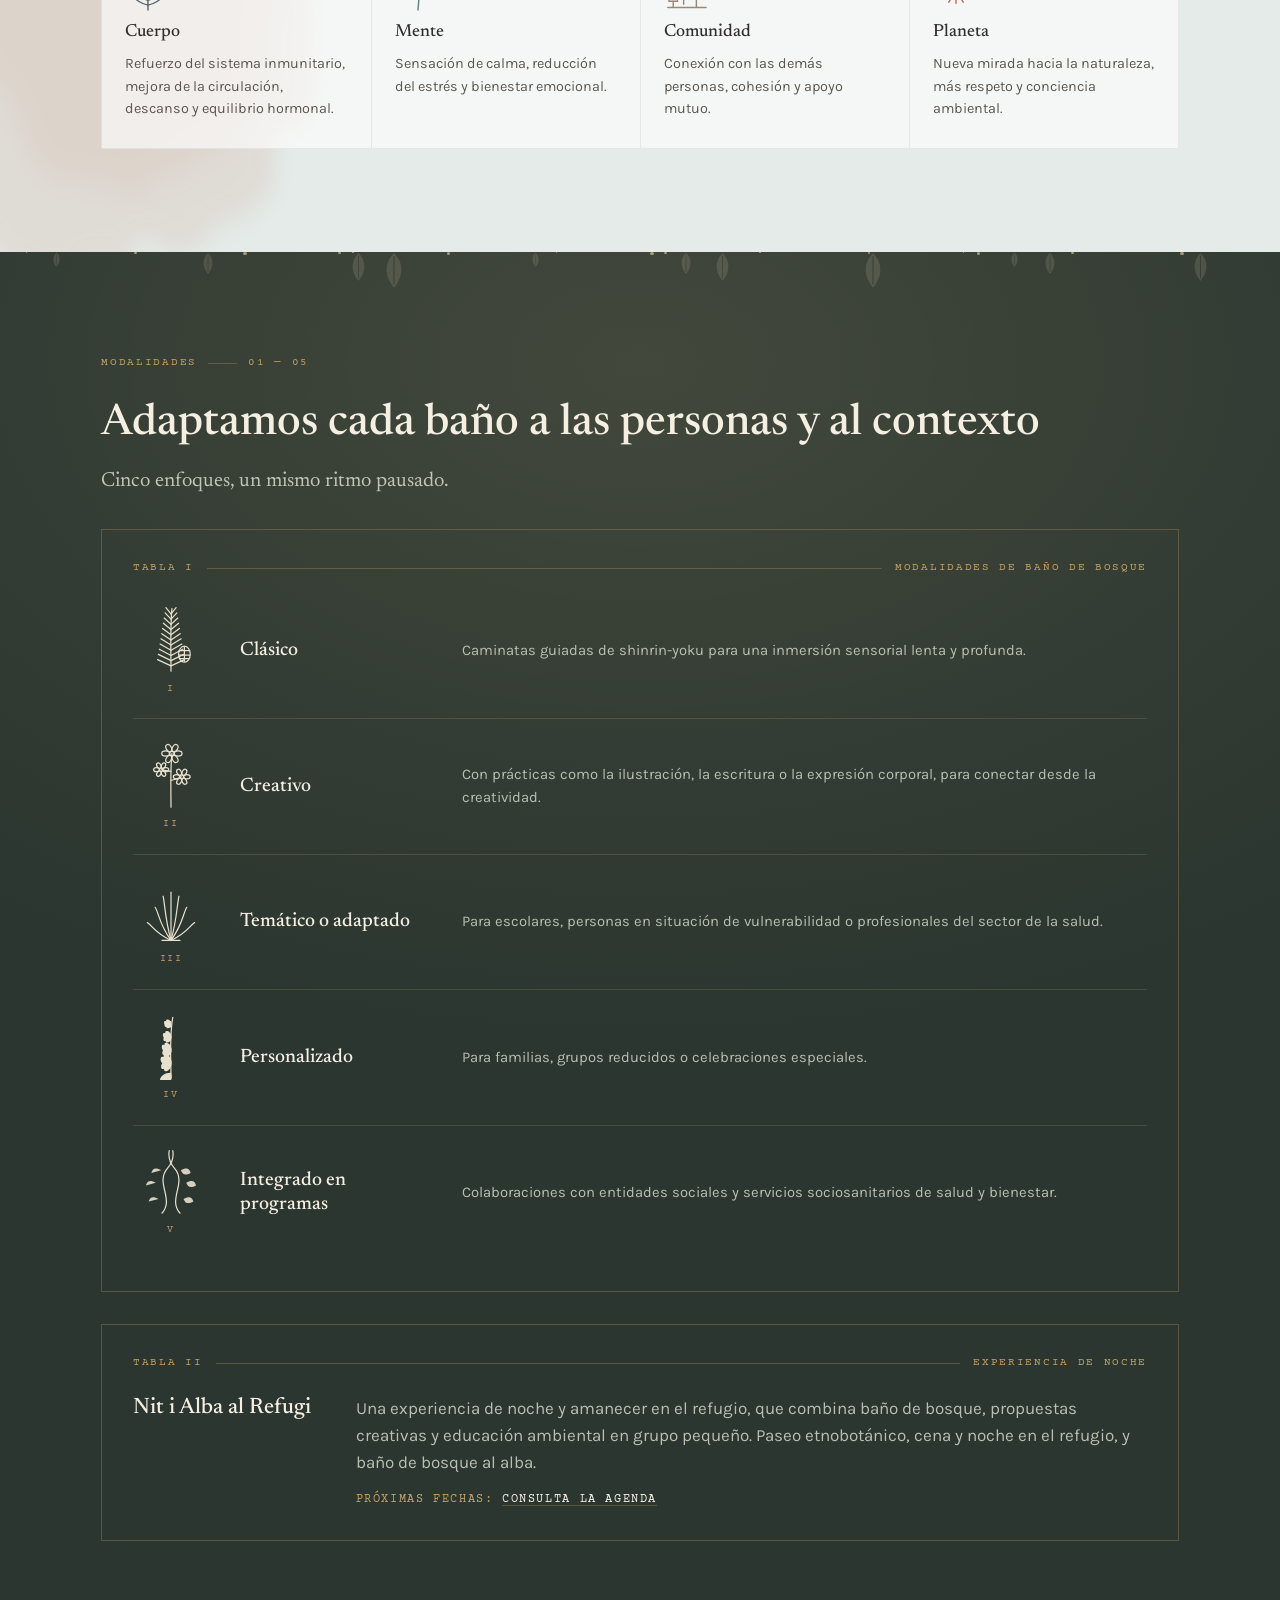
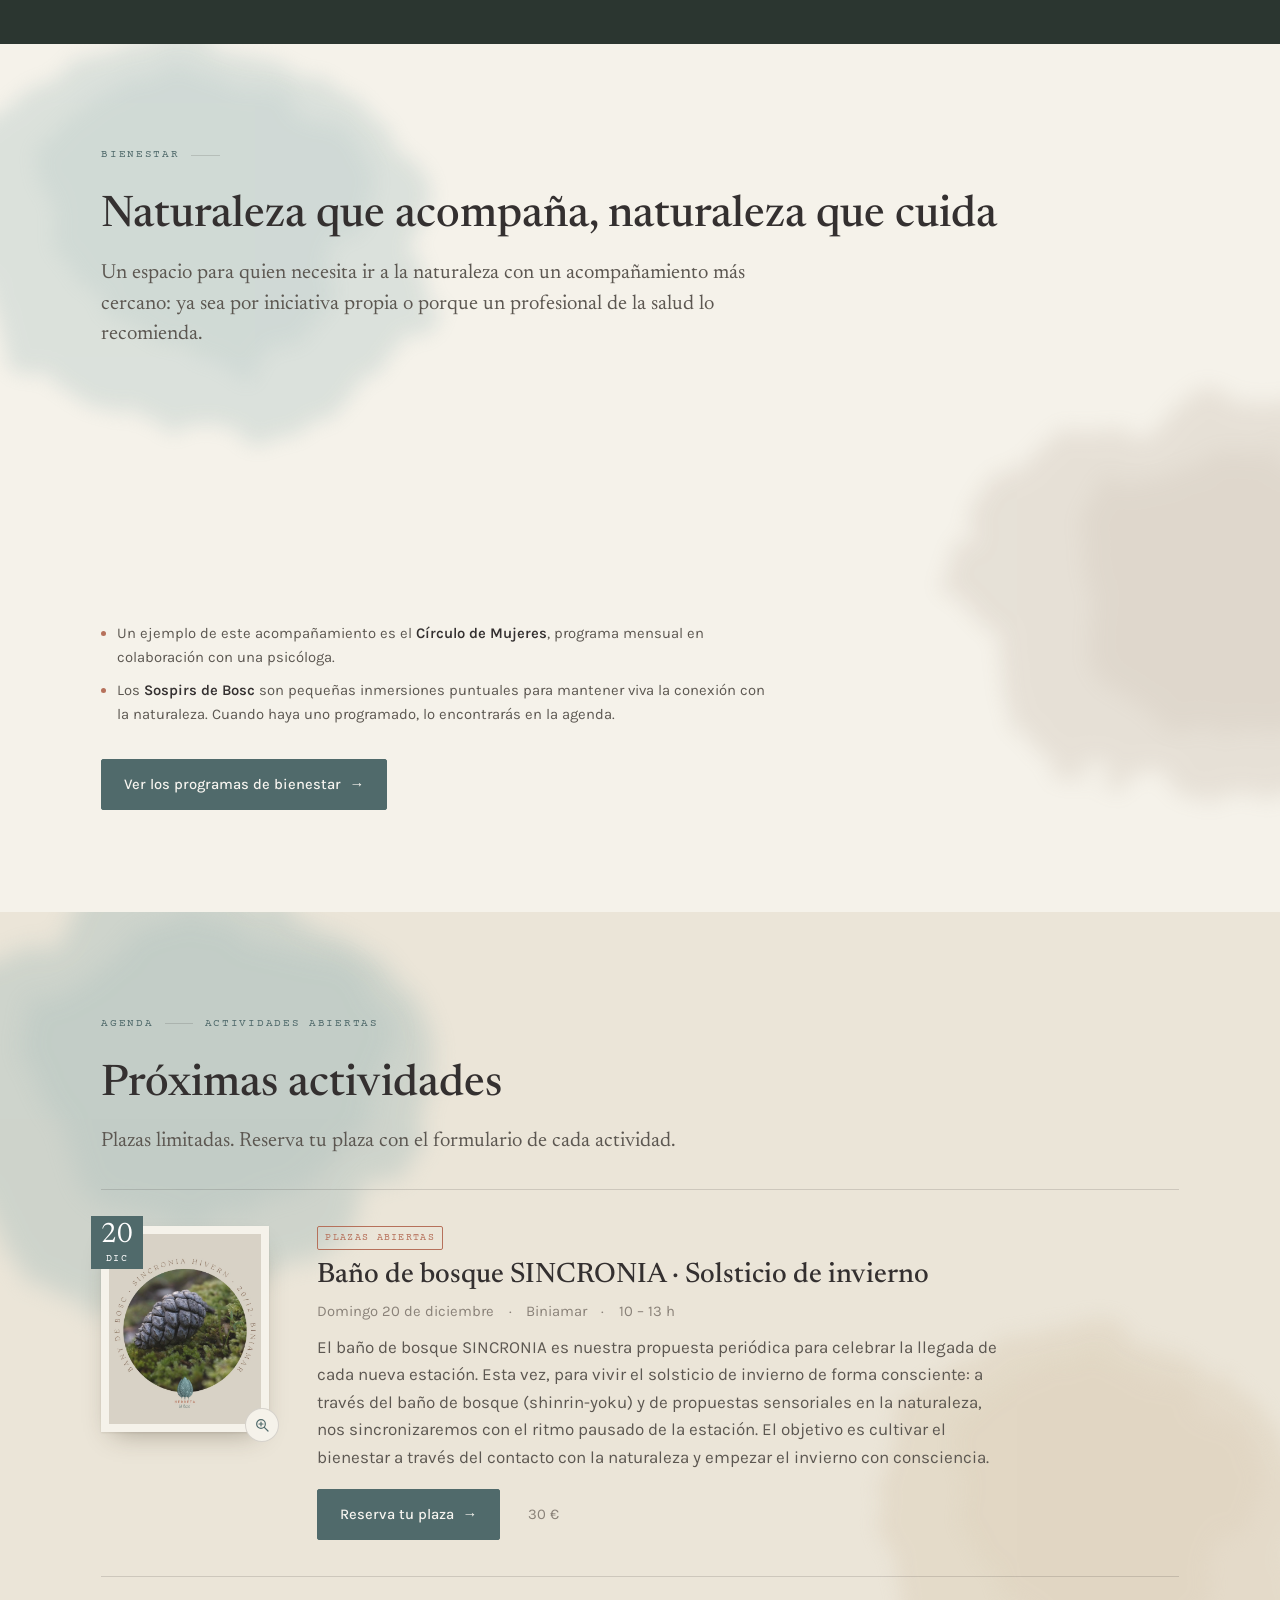
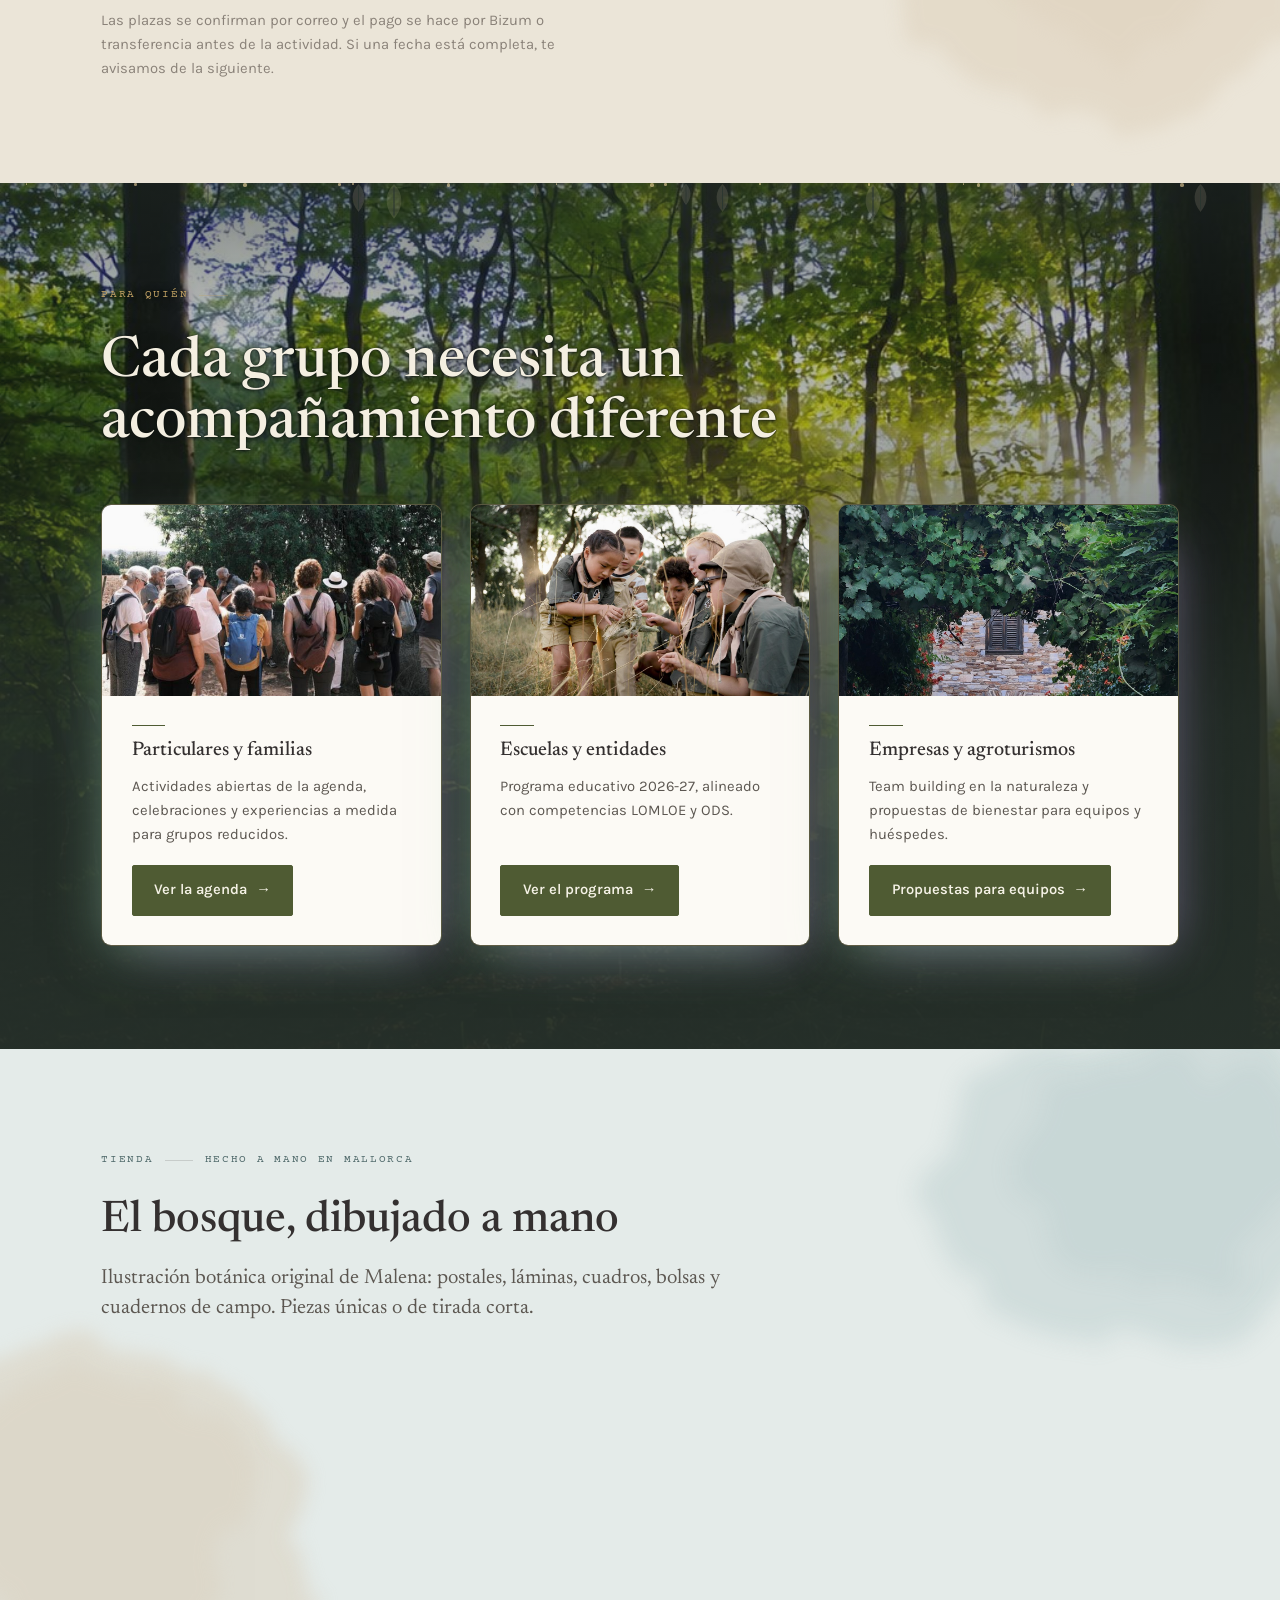
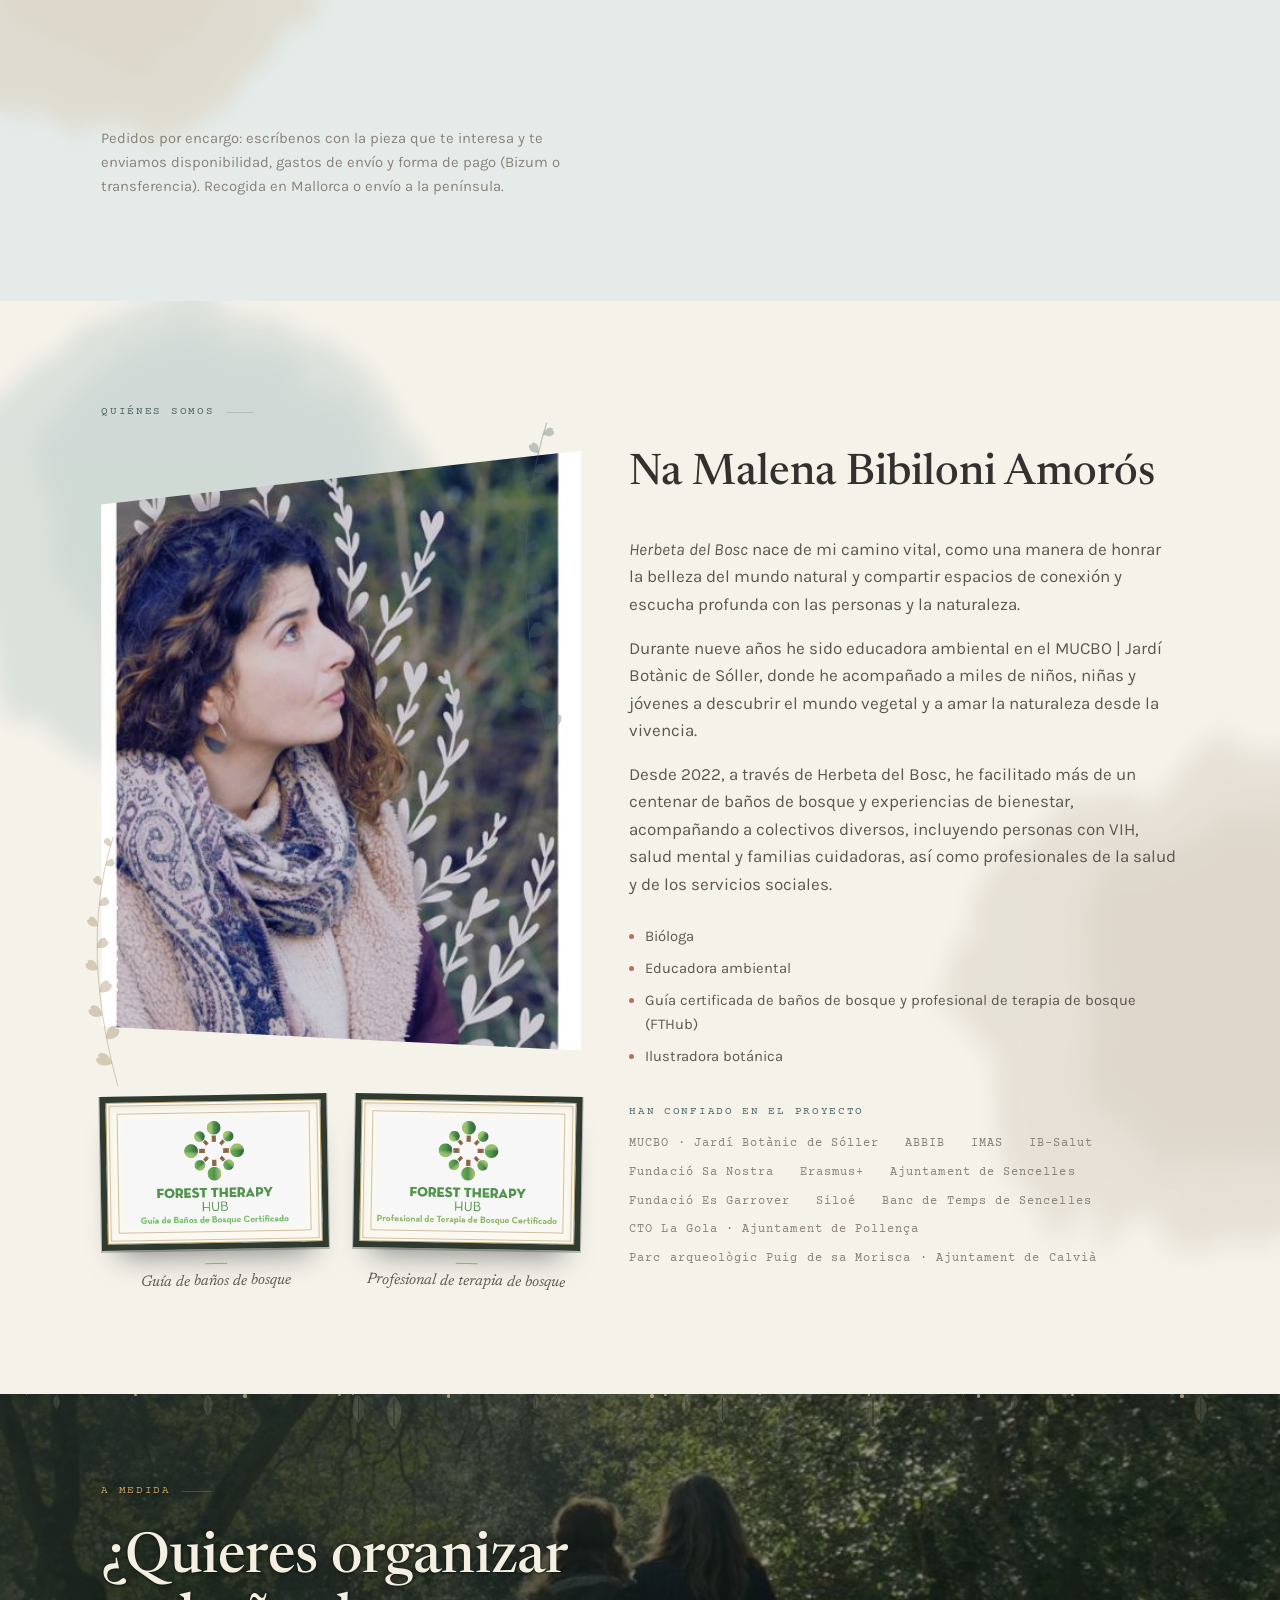
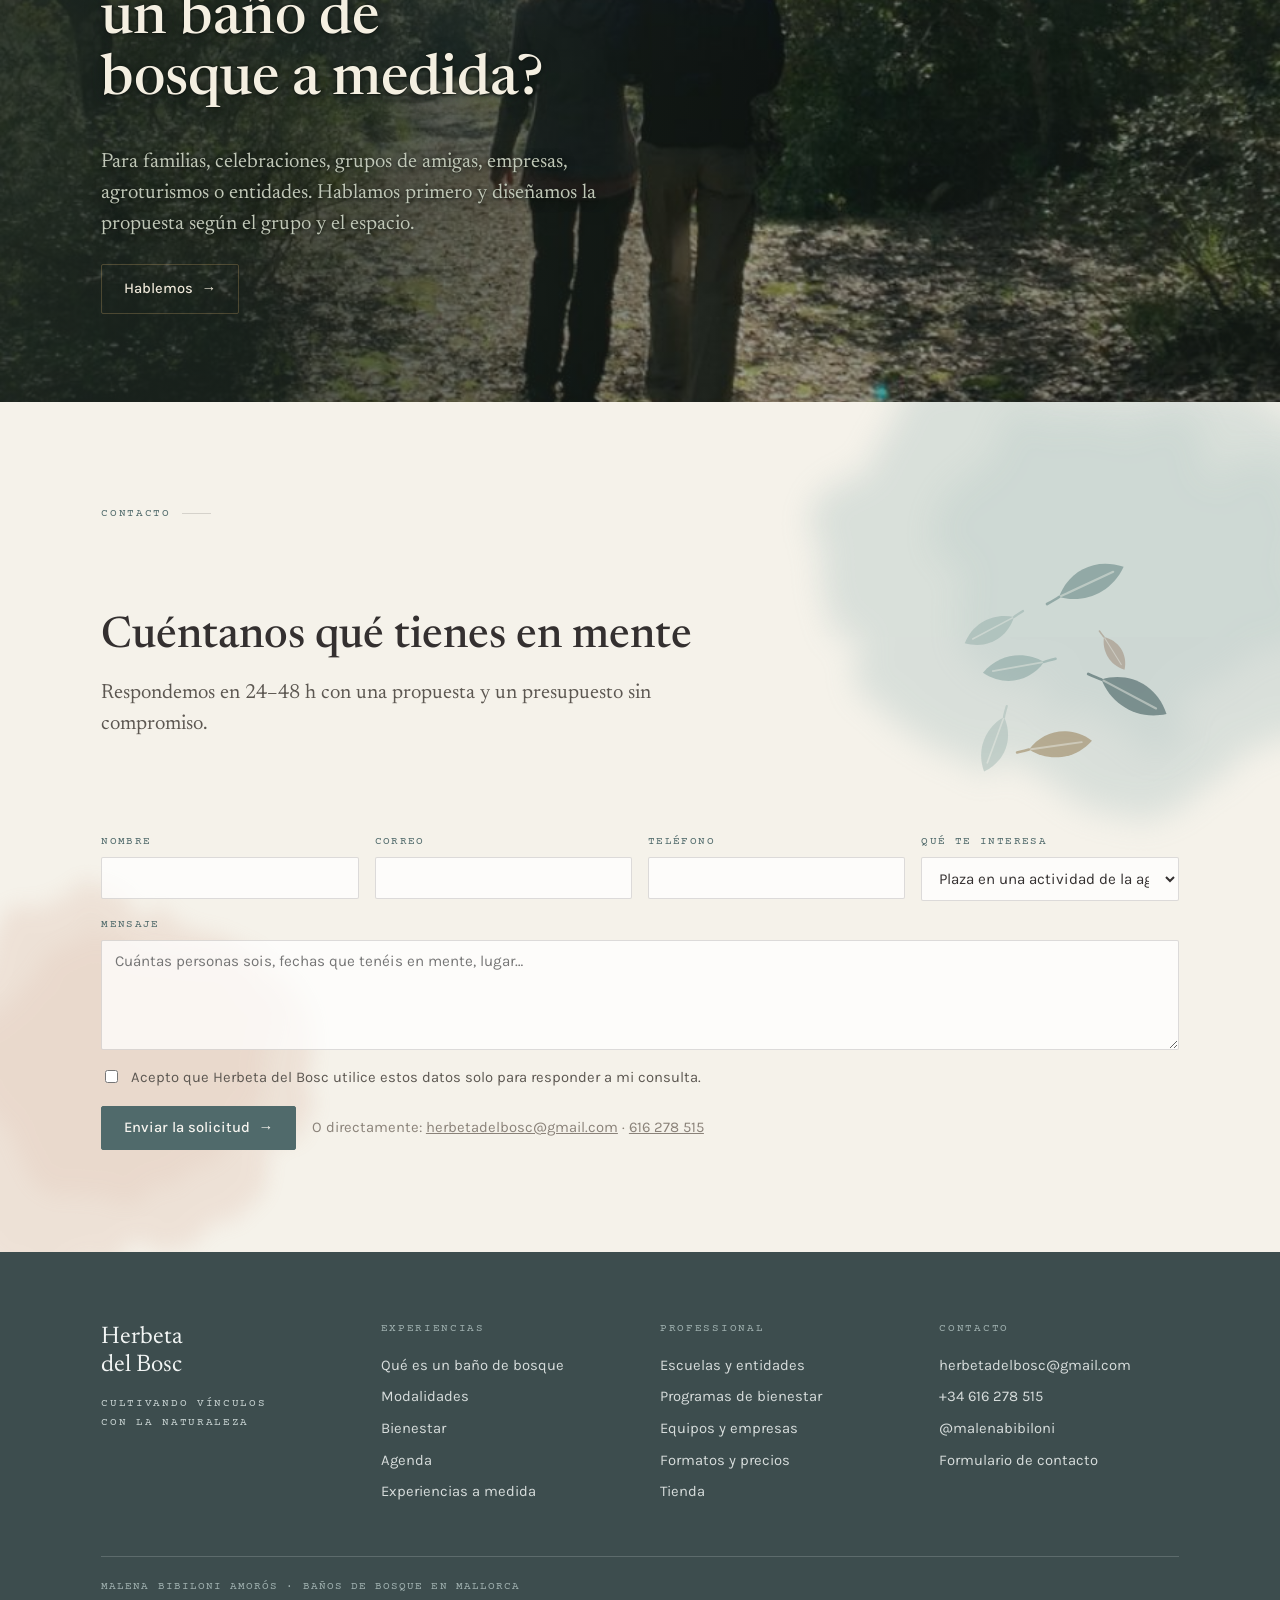
==== commit 3fc7086b: "Agenda: SINCRONIA de solstici d'hivern; fora els Sospirs i la Nit i Alba Co-Authored-By: Claude Opus" ====
--- a/es/index.html
+++ b/es/index.html
@@ -308,7 +308,7 @@
         </div>
         <ul class="benestar__notes">
           <li><span>Un ejemplo de este acompañamiento es el <strong>Círculo de Mujeres</strong>, programa mensual en colaboración con una psicóloga.</span></li>
-          <li><span>¿Quieres convertir la conexión con la naturaleza en un hábito? Los <strong>Sospirs de Bosc</strong> son pequeñas inmersiones semanales entre semana para mantenerlo vivo.</span></li>
+          <li><span>Los <strong>Sospirs de Bosc</strong> son pequeñas inmersiones puntuales para mantener viva la conexión con la naturaleza. Cuando haya uno programado, lo encontrarás en la agenda.</span></li>
         </ul>
         <!-- Pendiente: barra de datos e imagen de la sección -->
         <a class="btn" href="#benestar" data-nav="benestar">Ver los programas de bienestar <span class="btn__arrow">→</span></a>
@@ -1208,24 +1208,11 @@
      cartell (opcional): imatge del cartell. form (opcional): sense, la
      reserva va al formulari de contacte. */
   var agenda=[
-    {cada:'semana',freq:'4 sesiones al mes',t:'Sospirs de Bosc',
-     meta:['Sencelles y alrededores','Sesiones de 90 minutos','Semanas alternas de mañana y de tarde'],
-     desc:'Pequeñas inmersiones de 90 minutos para reconectar con el silencio, con la naturaleza y contigo. Cada mes, cuatro sesiones en espacios naturales de Sencelles y alrededores. Cada sesión es única e independiente, así que puedes venir a la que mejor te vaya.',
-     sessions:[
-       {data:'2026-10-21',hora:'17 – 18.30 h',lloc:'Son Boi'},
-       {data:'2026-10-29',hora:'9.30 – 11 h',lloc:'Cas Menescal'},
-       {data:'2026-11-02',hora:'9.30 – 11 h',lloc:'Son Boi'},
-       {data:'2026-11-10',hora:'17 – 18.30 h',lloc:'Cas Menescal'},
-       {data:'2026-11-18',hora:'9.30 – 11.30 h',lloc:'Cas Menescal',
-        extra:'Especial · con breathwork de Mercè Palou · 2 horas · 25 €'},
-       {data:'2026-11-27',hora:'17 – 18.30 h',lloc:'Cas Canar'}],
-     price:'15 €',state:'places',
-     cartell:'../assets/img/cartell-sospirs-de-bosc.jpg'},
-    {data:'2026-11-21',fins:'2026-11-22',t:'Nit i Alba al Refugi',
-     meta:['Refugi del Castell d’Alaró'],
-     desc:'Repetimos la noche en la montaña, esta vez en fin de semana: subida con paseo etnobotánico, cena en el refugio y baño de bosque al alba. Y añadimos una novedad: un taller de Diario de Naturaleza para aprovechar las horas de noche.',
-     price:'Adultos 95 € · niños 55 €',state:'limitades',
-     cartell:'../assets/img/cartell-nit-alba-2026-11.jpg'}
+    {data:'2026-12-20',t:'Baño de bosque SINCRONIA · Solsticio de invierno',
+     meta:['Biniamar','10 – 13 h'],
+     desc:'El baño de bosque SINCRONIA es nuestra propuesta periódica para celebrar la llegada de cada nueva estación. Esta vez, para vivir el solsticio de invierno de forma consciente: a través del baño de bosque (shinrin-yoku) y de propuestas sensoriales en la naturaleza, nos sincronizaremos con el ritmo pausado de la estación. El objetivo es cultivar el bienestar a través del contacto con la naturaleza y empezar el invierno con consciencia.',
+     price:'30 €',state:'places',
+     cartell:'../assets/img/cartell-sincronia-hivern-2026-12.jpg'}
   ];
   var MESOS=['enero','febrero','marzo','abril','mayo','junio','julio','agosto','septiembre','octubre','noviembre','diciembre'];
   var MESOS_CURT=['ene','feb','mar','abr','may','jun','jul','ago','sep','oct','nov','dic'];
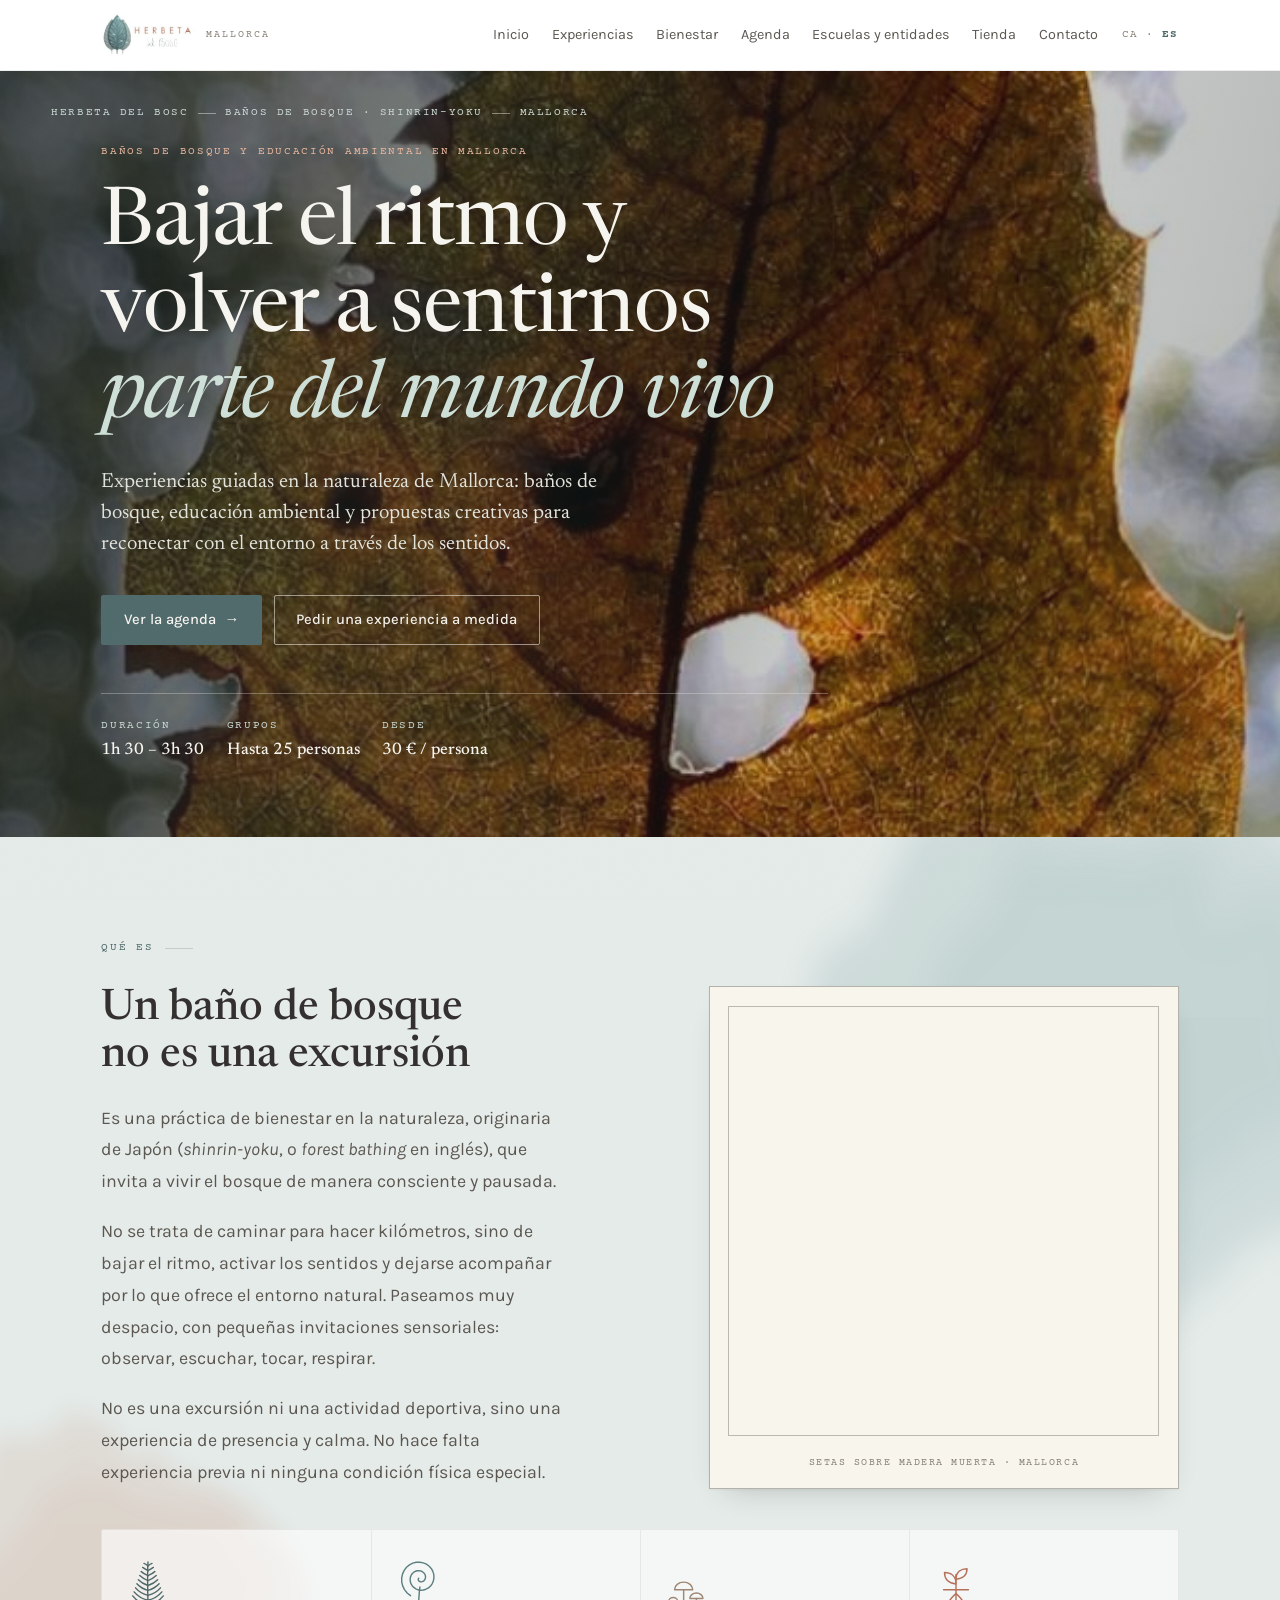
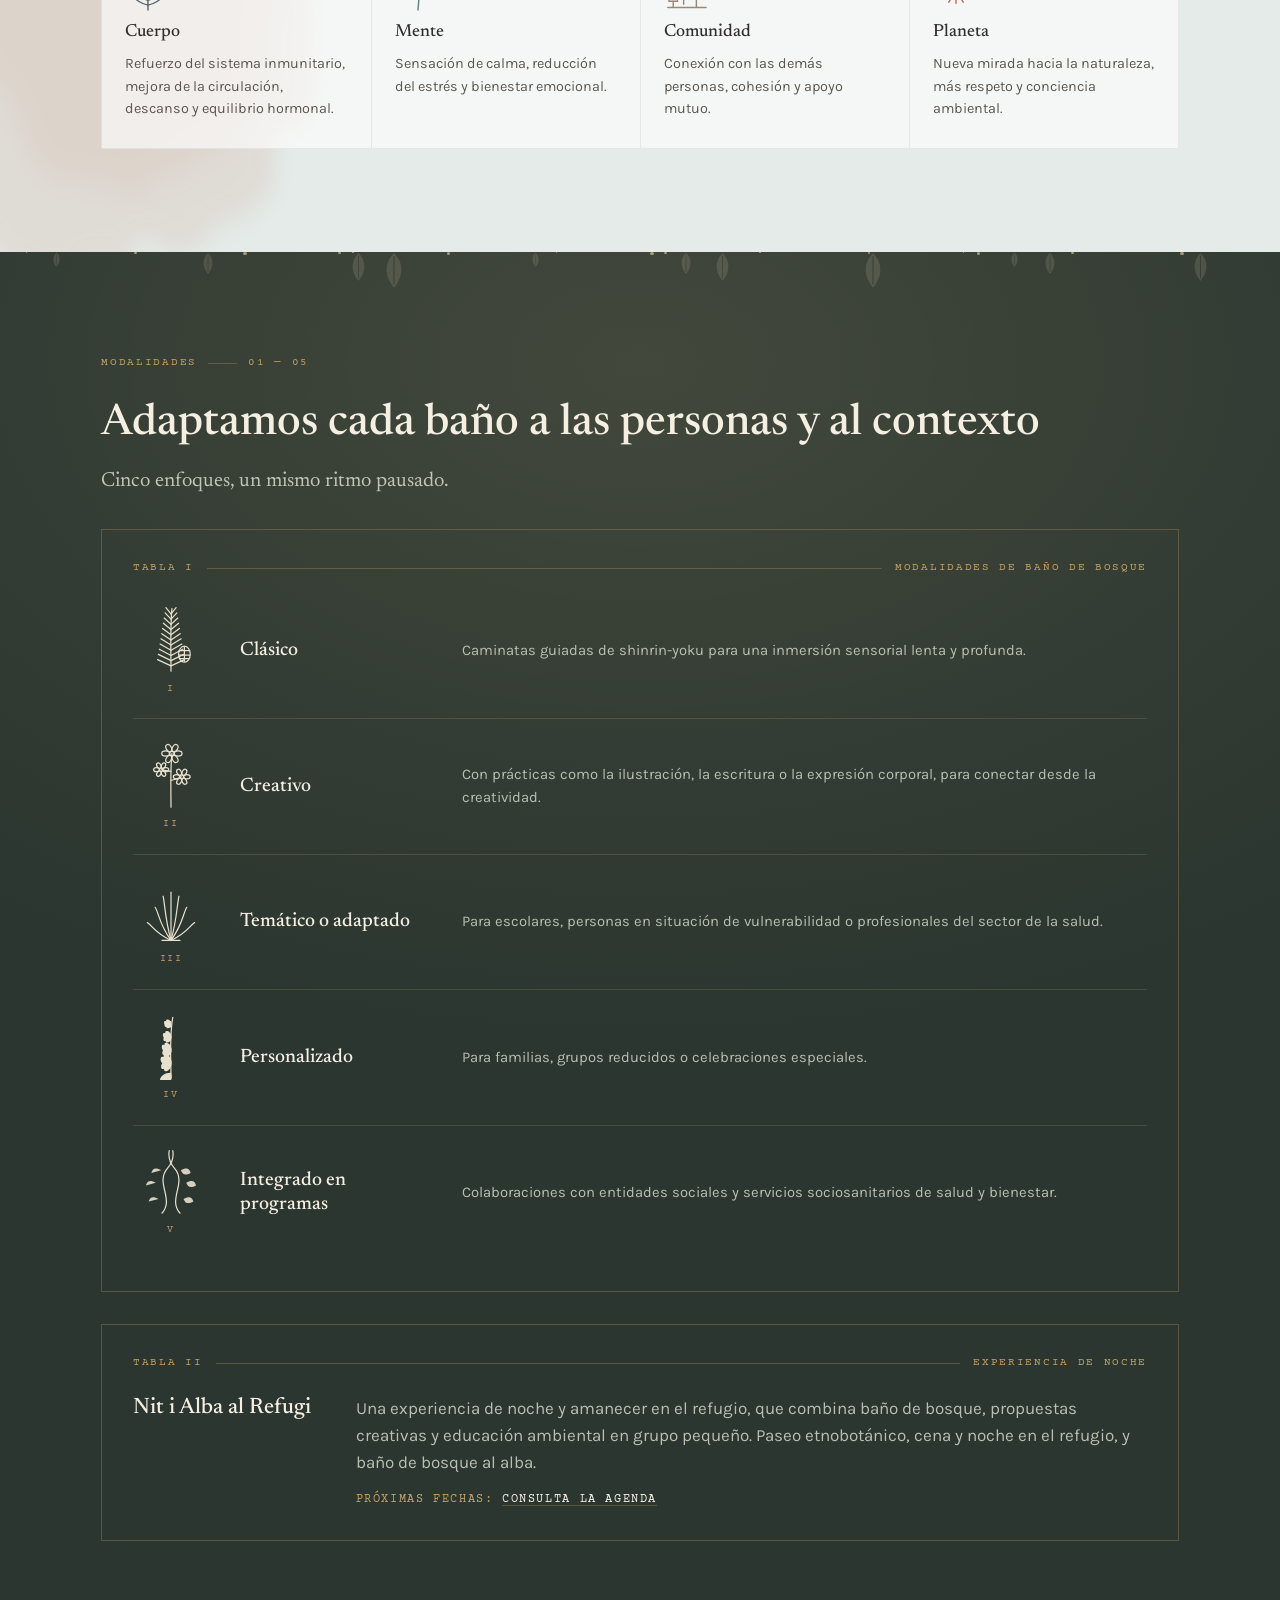
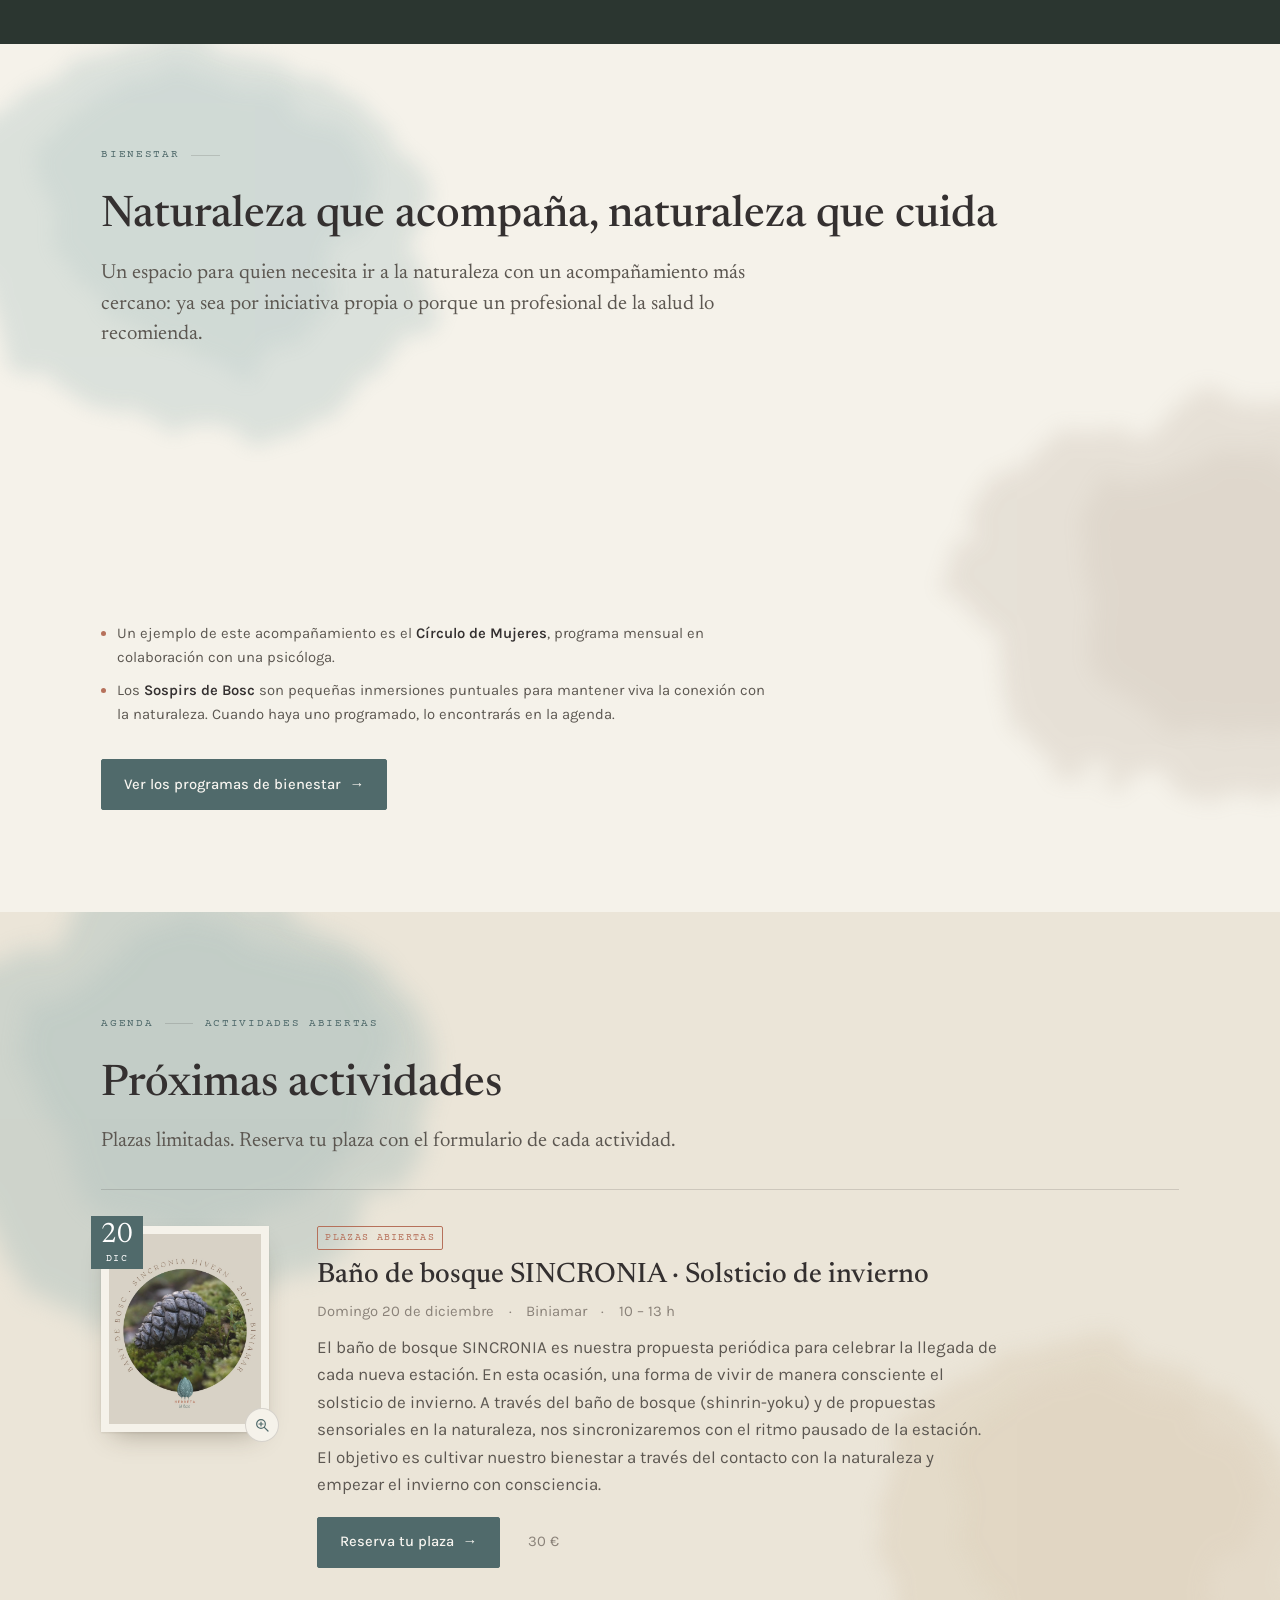
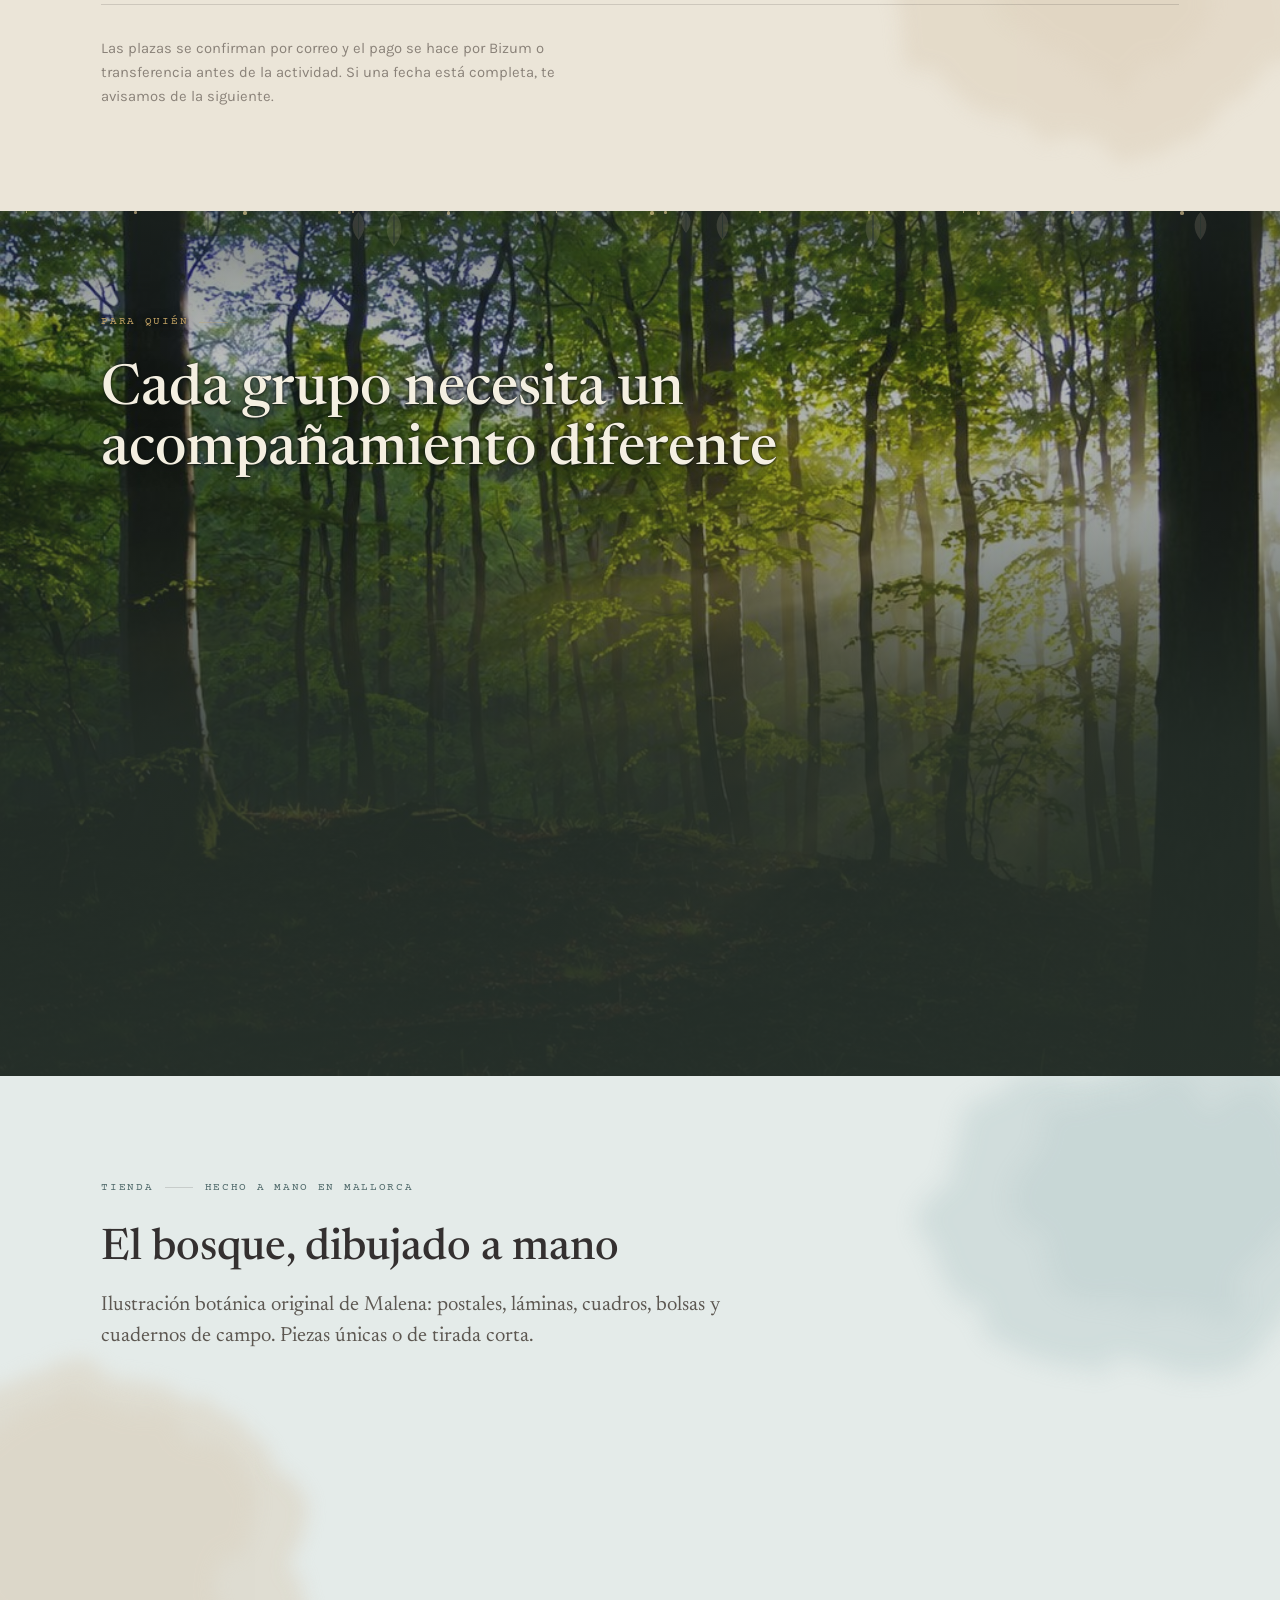
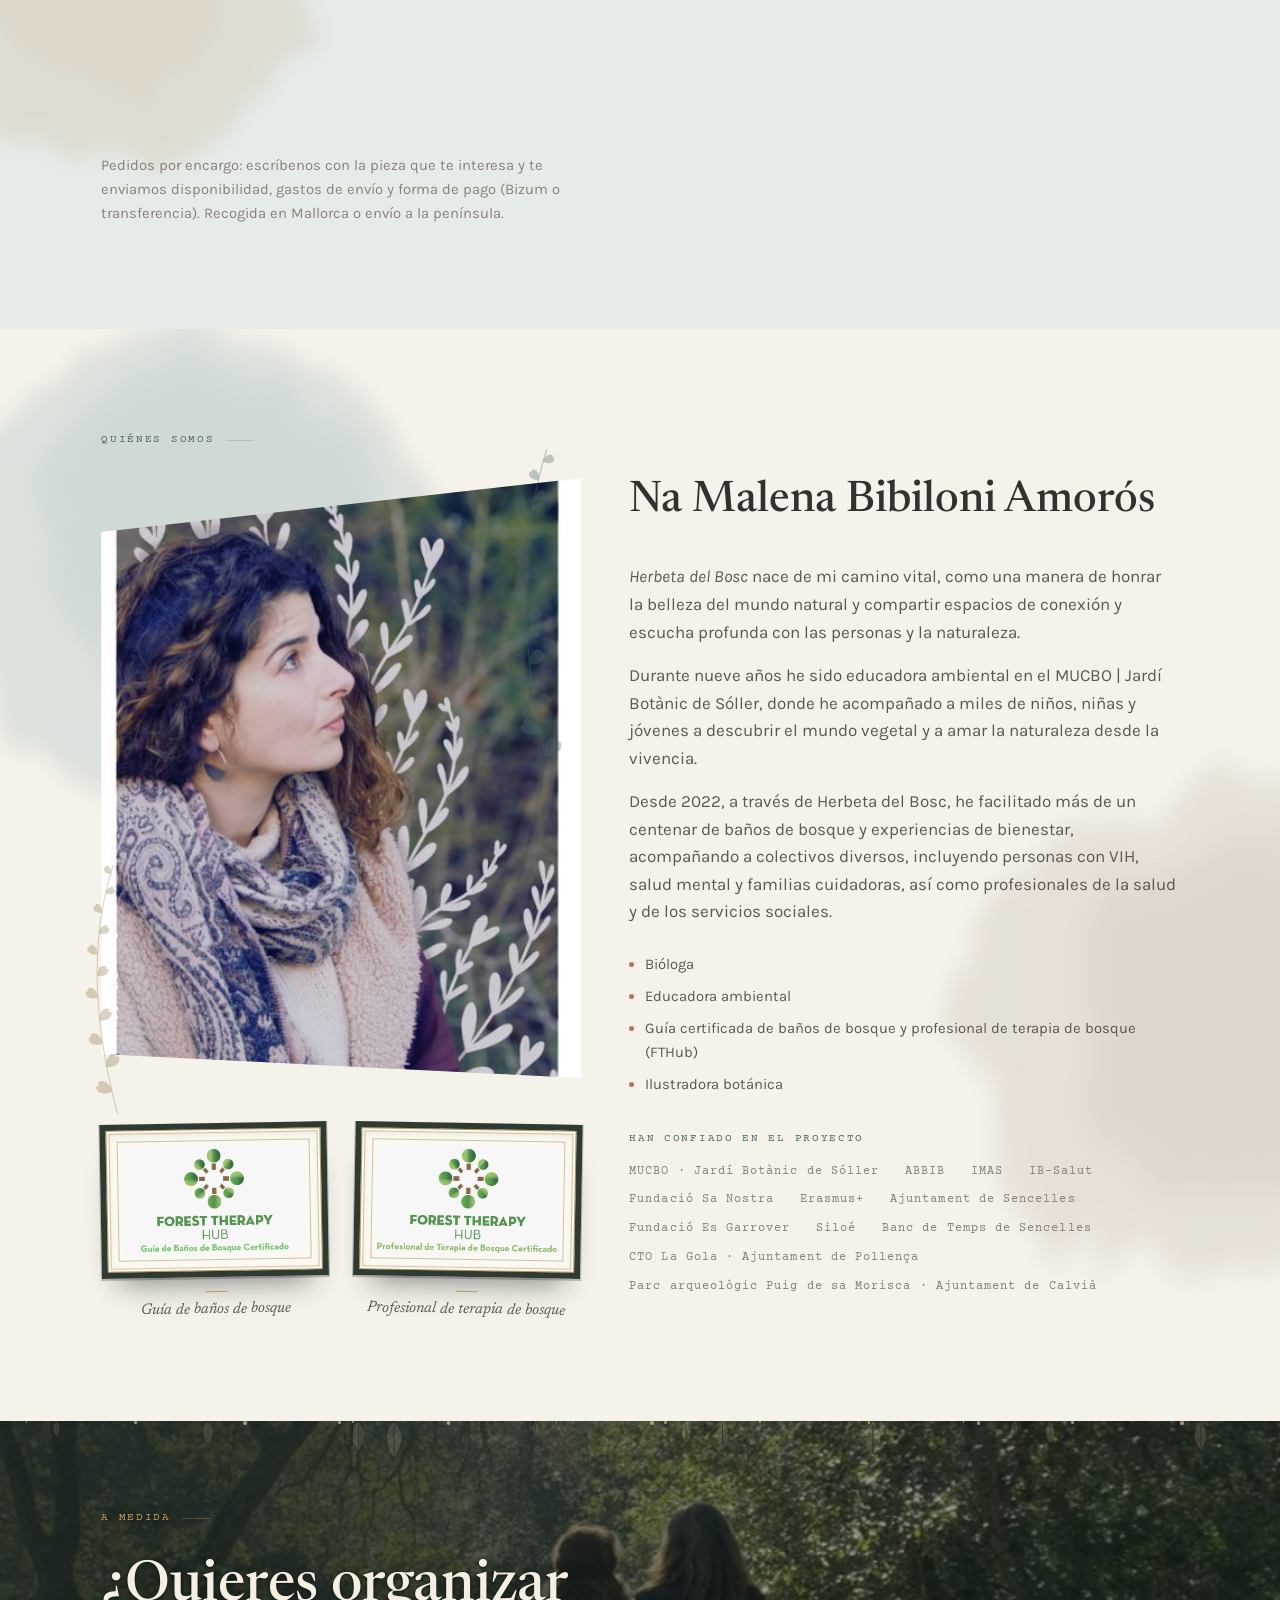
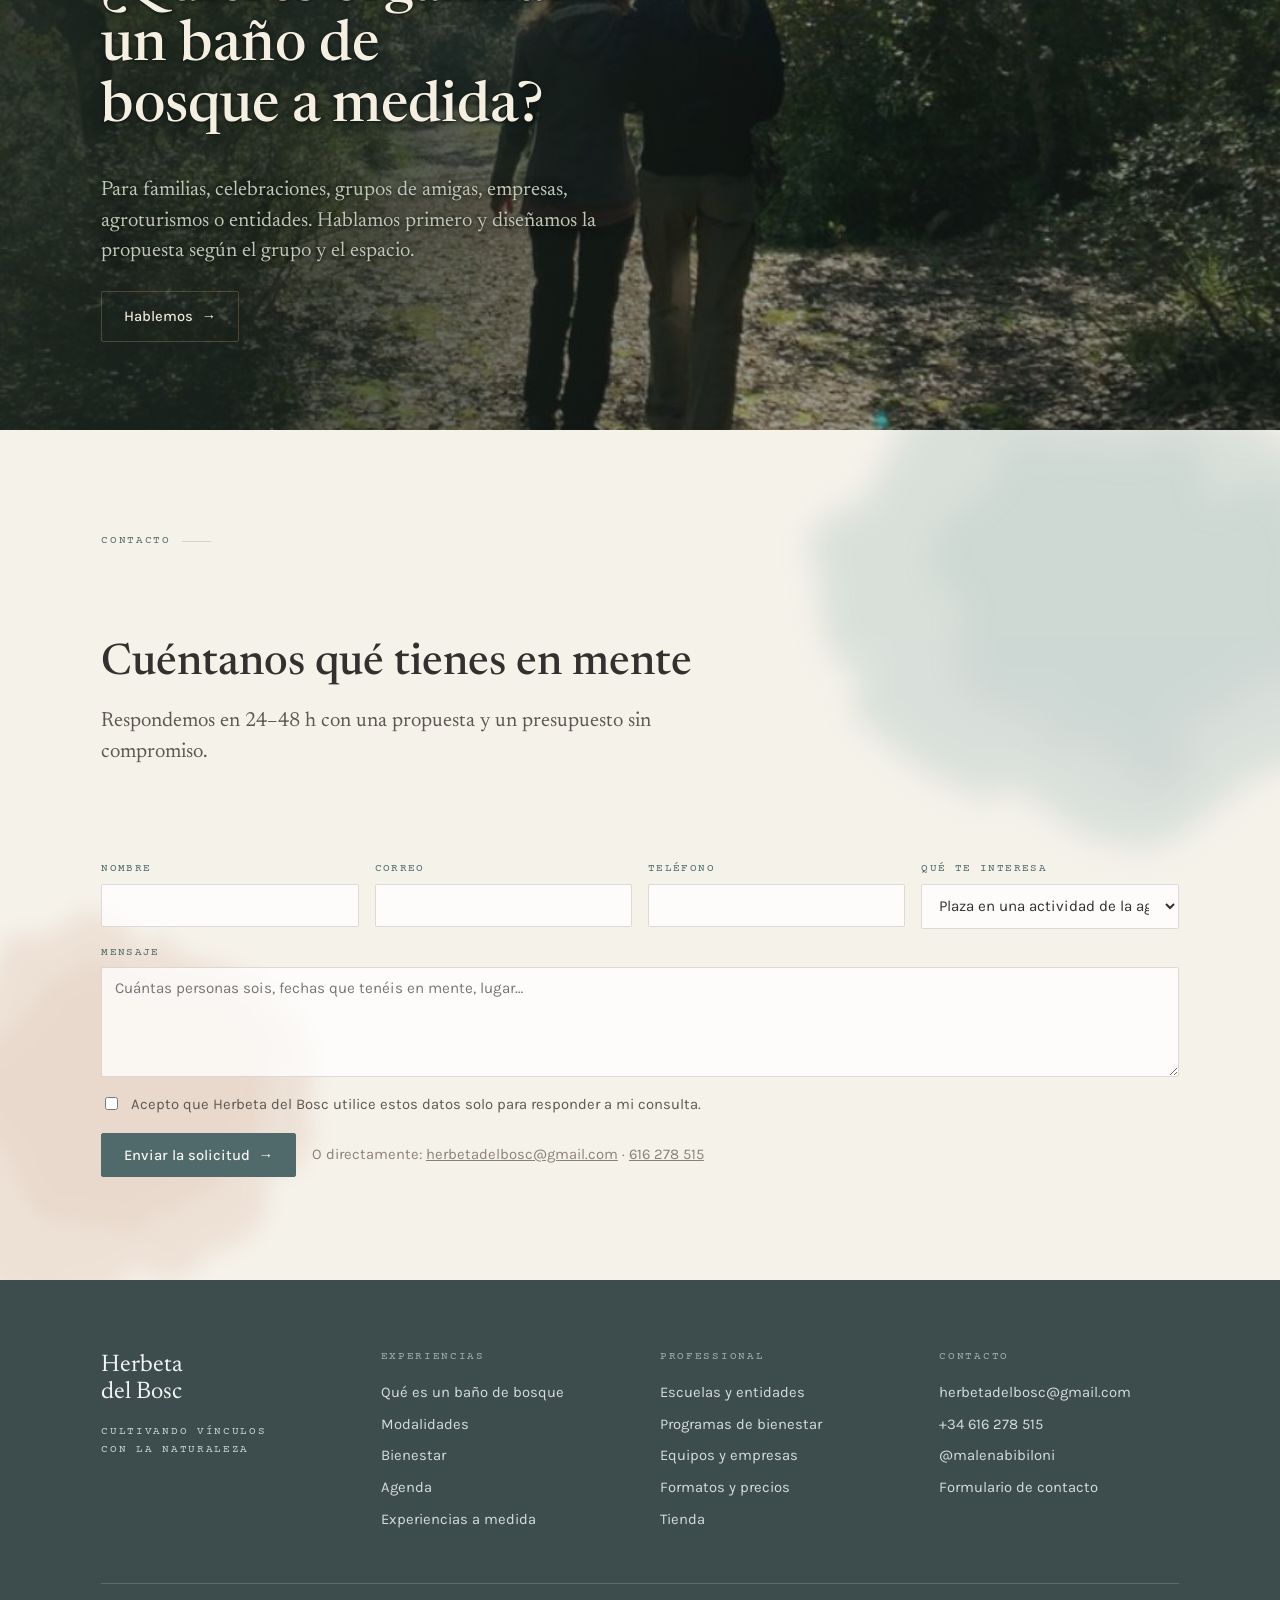
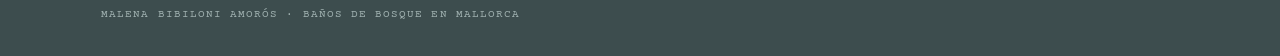
==== commit 7fefa579: "SINCRONIA: frases de la Malen tal com les va escriure Co-Authored-By: Claude Opus 5.5 <noreply@anthr" ====
--- a/es/index.html
+++ b/es/index.html
@@ -1210,7 +1210,7 @@
   var agenda=[
     {data:'2026-12-20',t:'Baño de bosque SINCRONIA · Solsticio de invierno',
      meta:['Biniamar','10 – 13 h'],
-     desc:'El baño de bosque SINCRONIA es nuestra propuesta periódica para celebrar la llegada de cada nueva estación. Esta vez, para vivir el solsticio de invierno de forma consciente: a través del baño de bosque (shinrin-yoku) y de propuestas sensoriales en la naturaleza, nos sincronizaremos con el ritmo pausado de la estación. El objetivo es cultivar el bienestar a través del contacto con la naturaleza y empezar el invierno con consciencia.',
+     desc:'El baño de bosque SINCRONIA es nuestra propuesta periódica para celebrar la llegada de cada nueva estación. En esta ocasión, una forma de vivir de manera consciente el solsticio de invierno. A través del baño de bosque (shinrin-yoku) y de propuestas sensoriales en la naturaleza, nos sincronizaremos con el ritmo pausado de la estación. El objetivo es cultivar nuestro bienestar a través del contacto con la naturaleza y empezar el invierno con consciencia.',
      price:'30 €',state:'places',
      cartell:'../assets/img/cartell-sincronia-hivern-2026-12.jpg'}
   ];
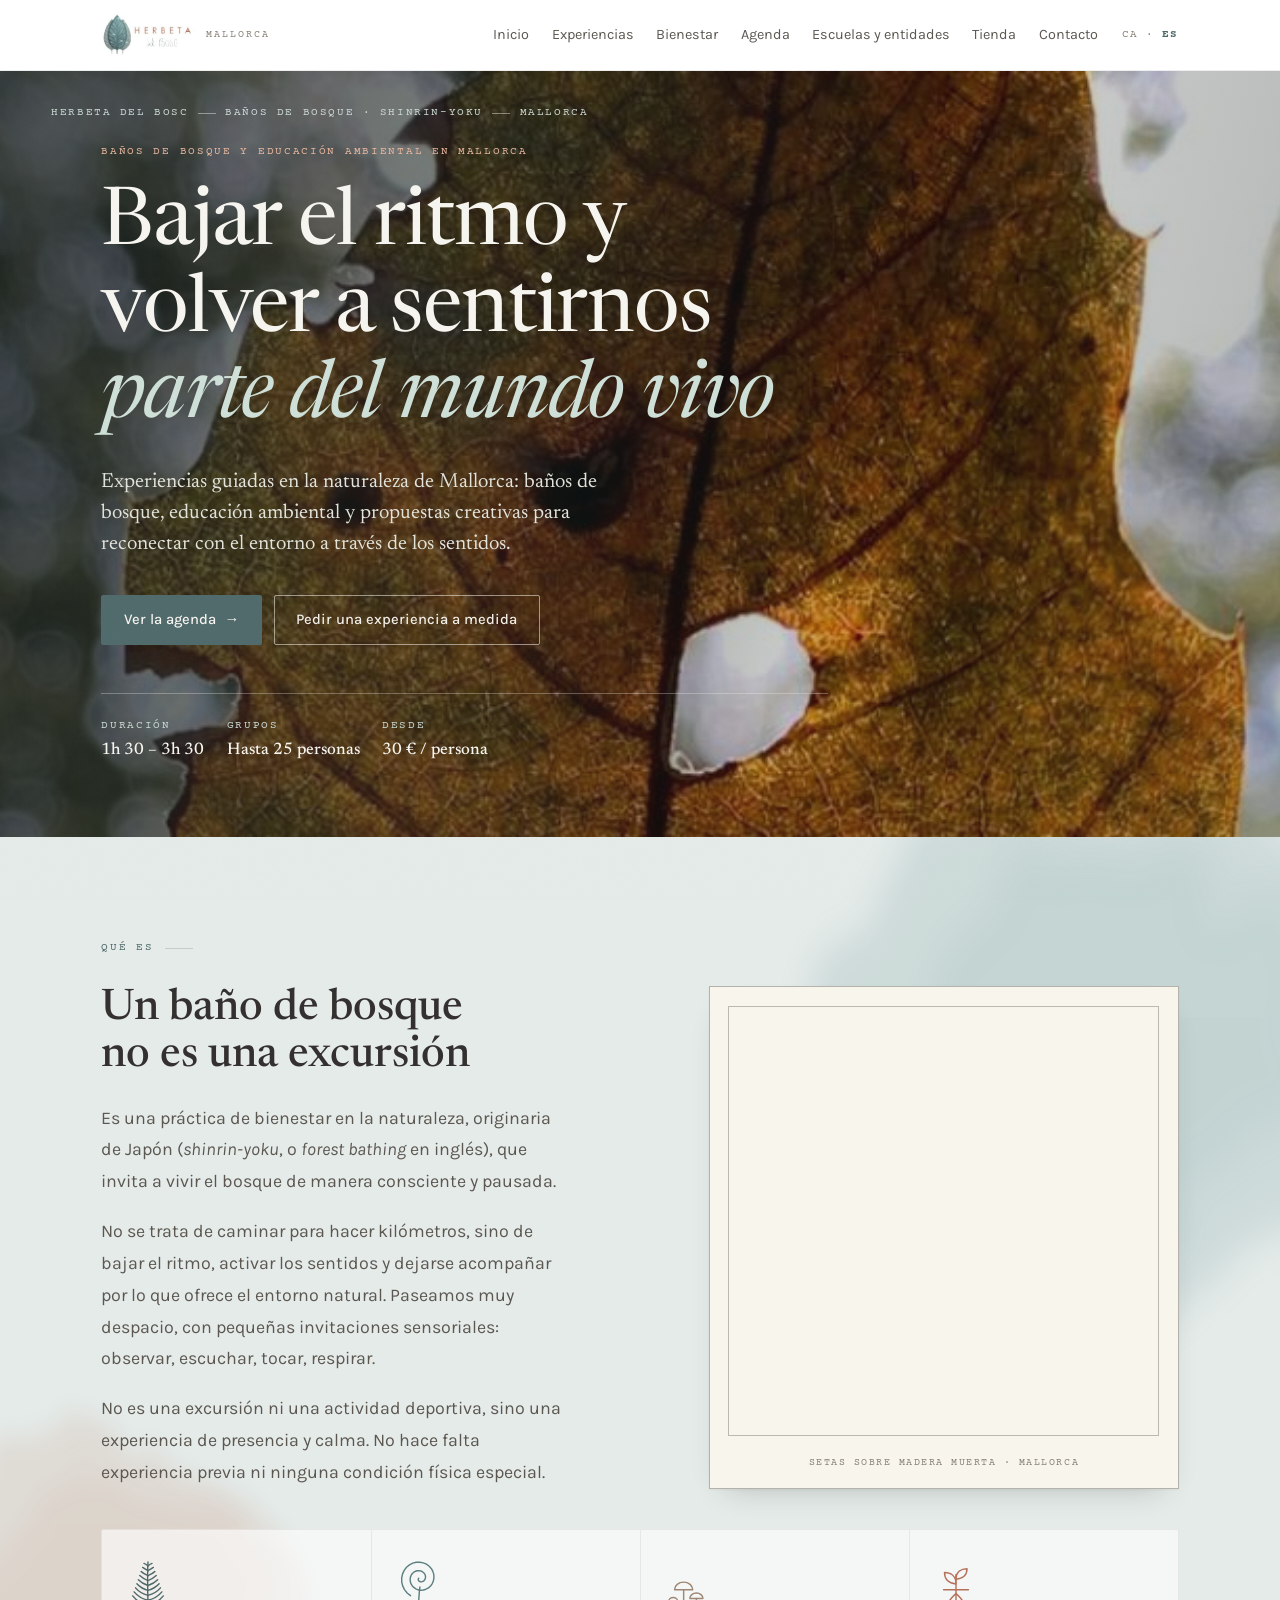
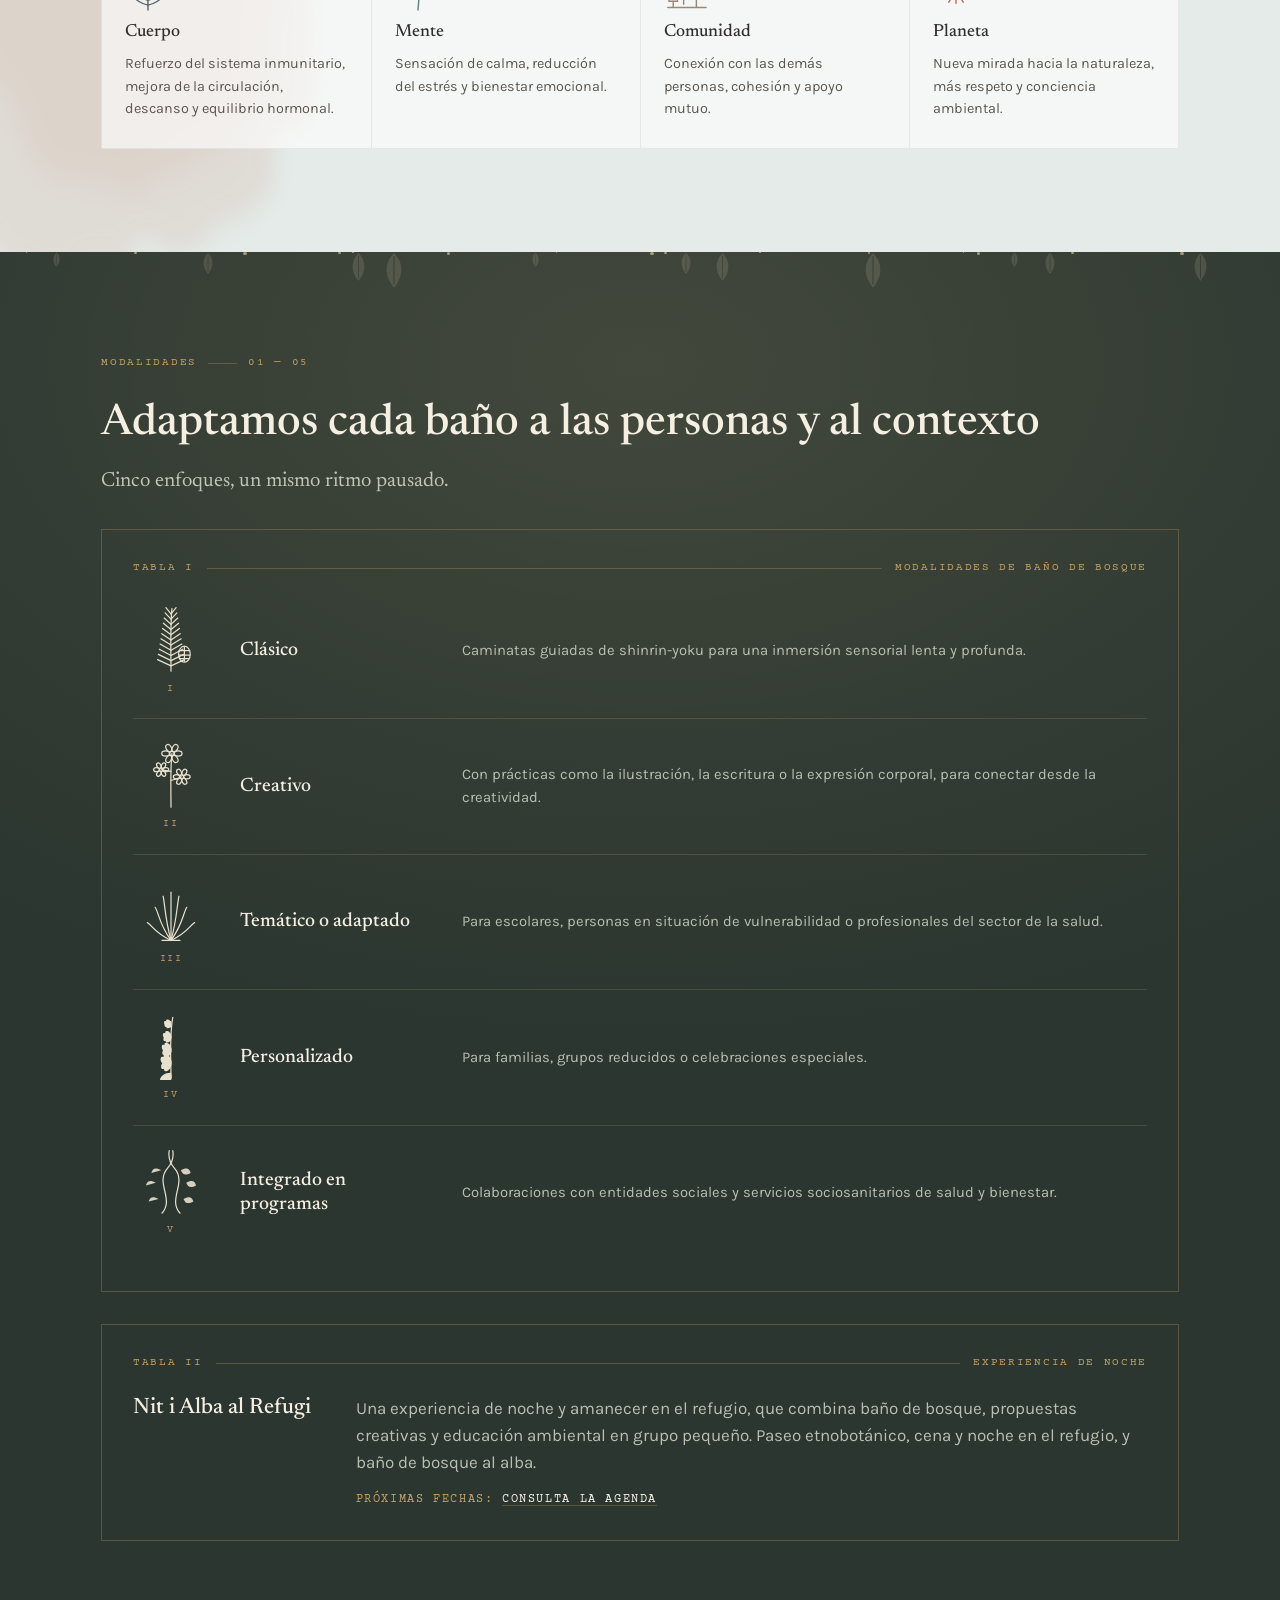
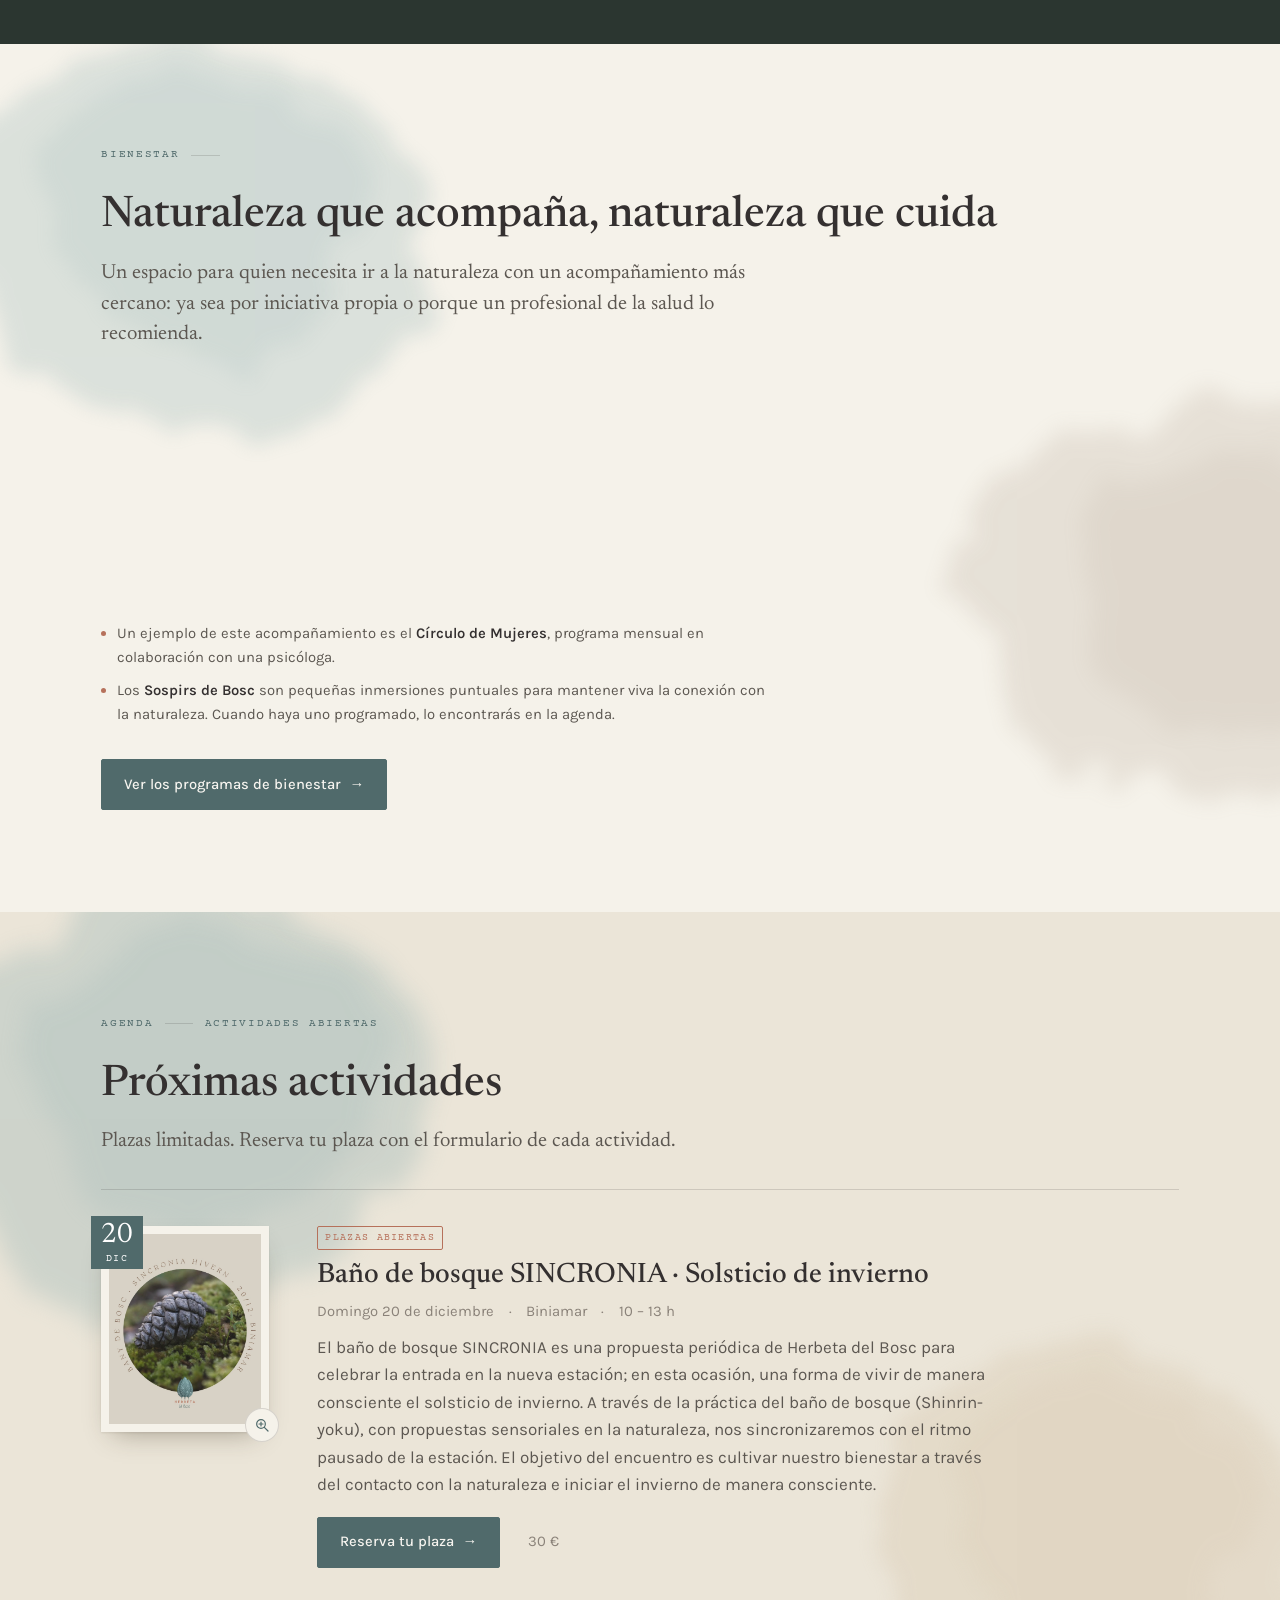
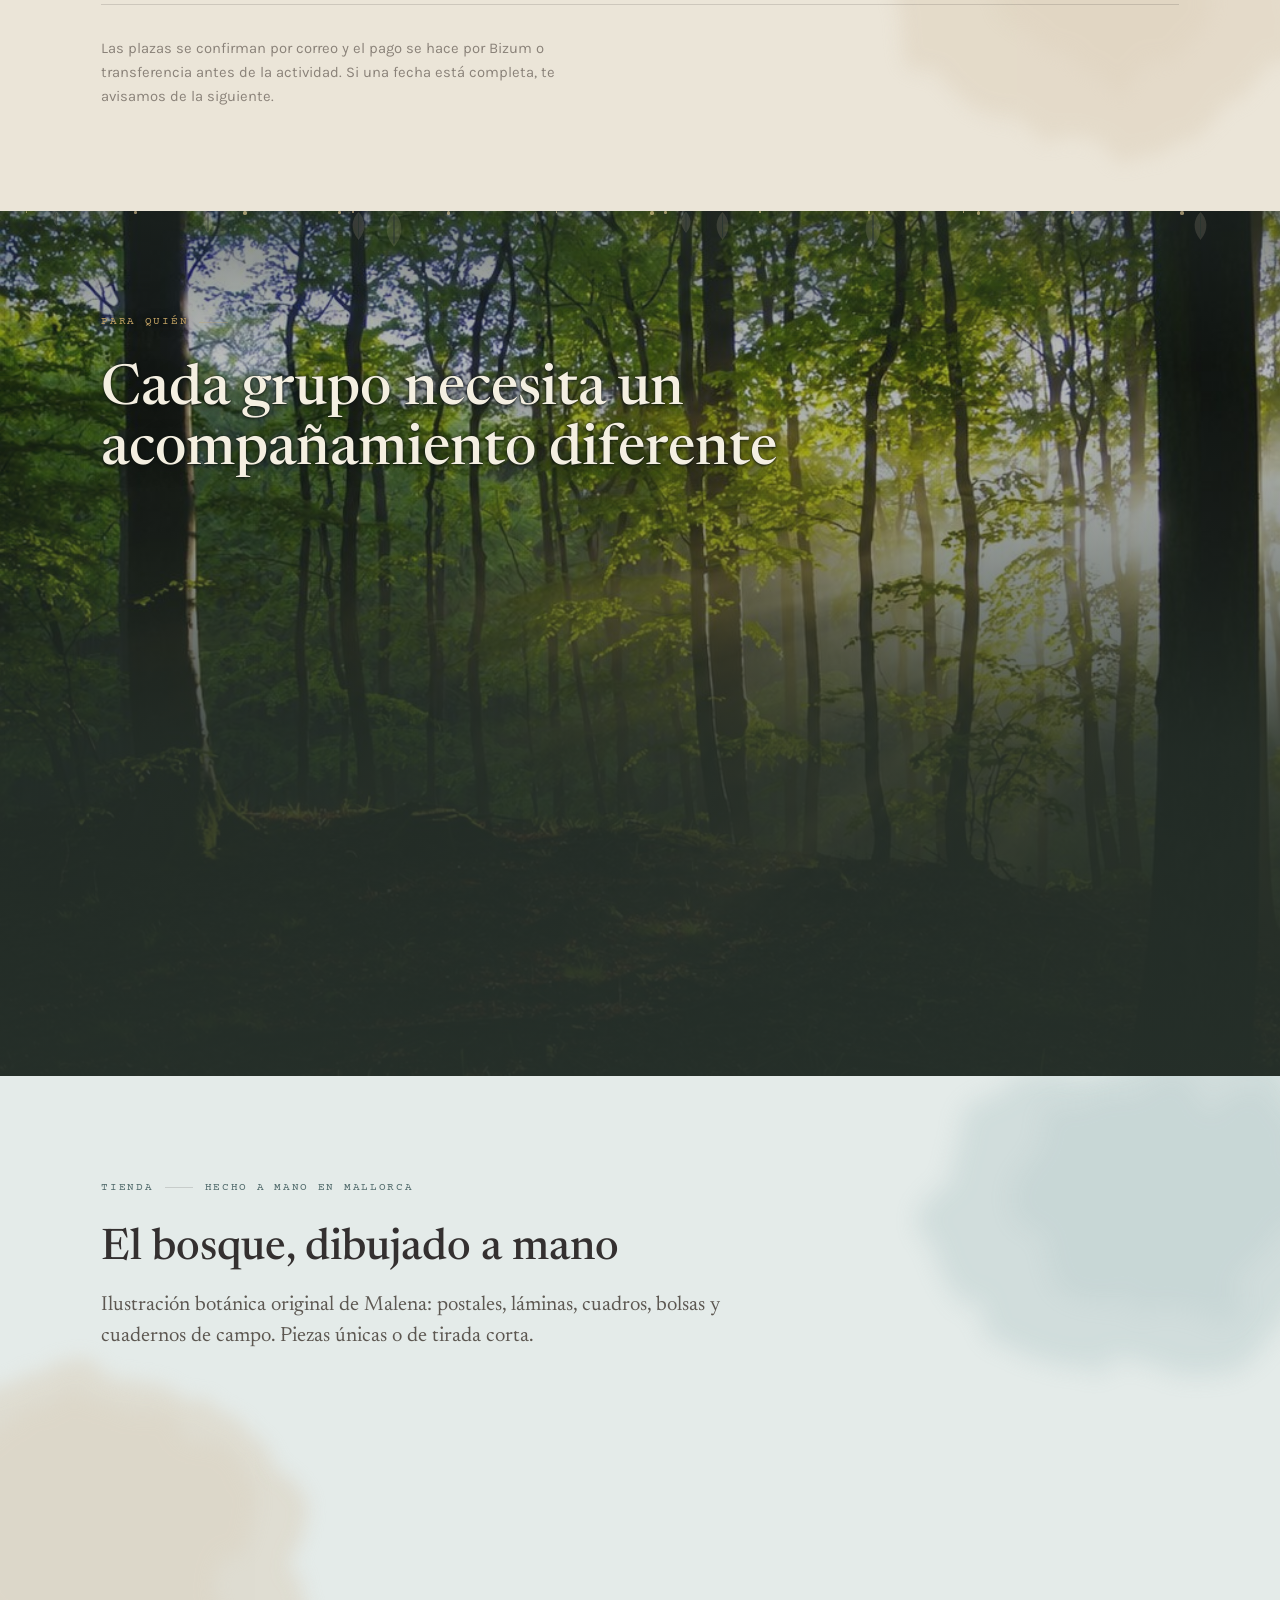
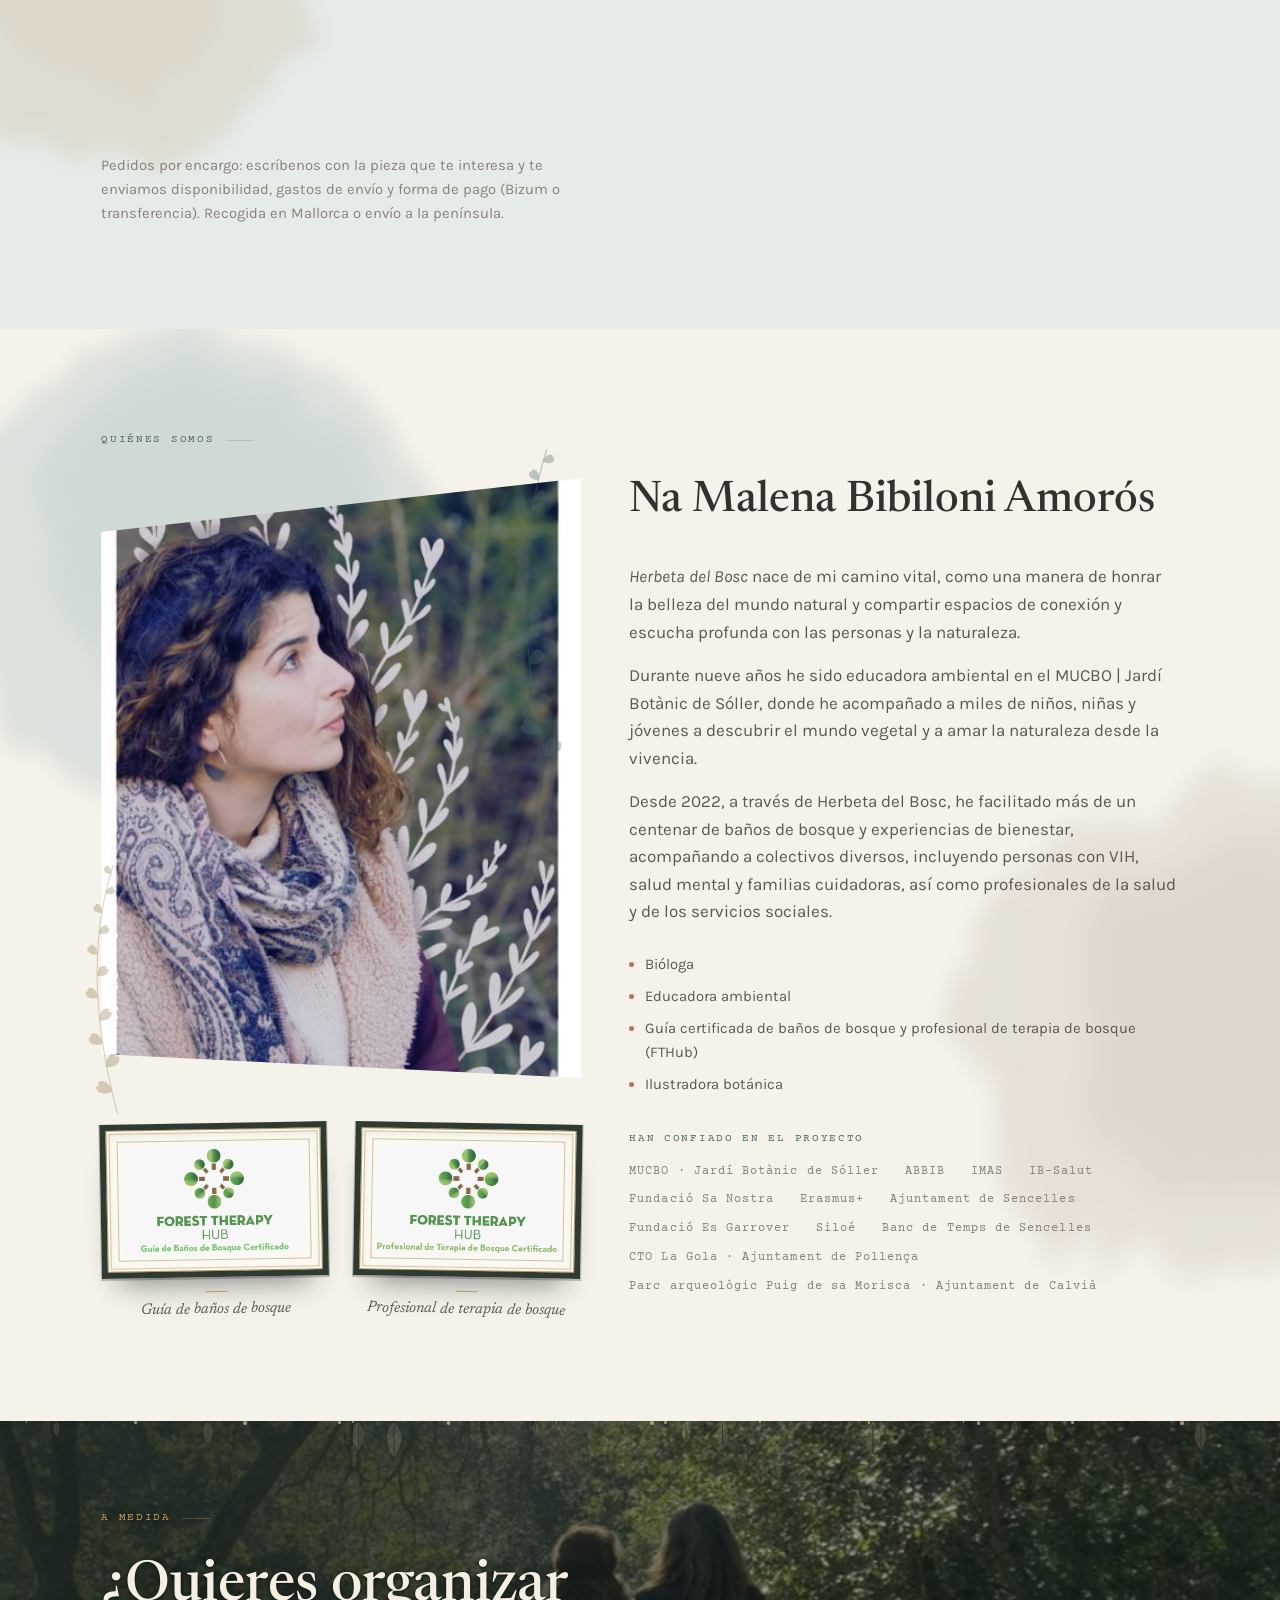
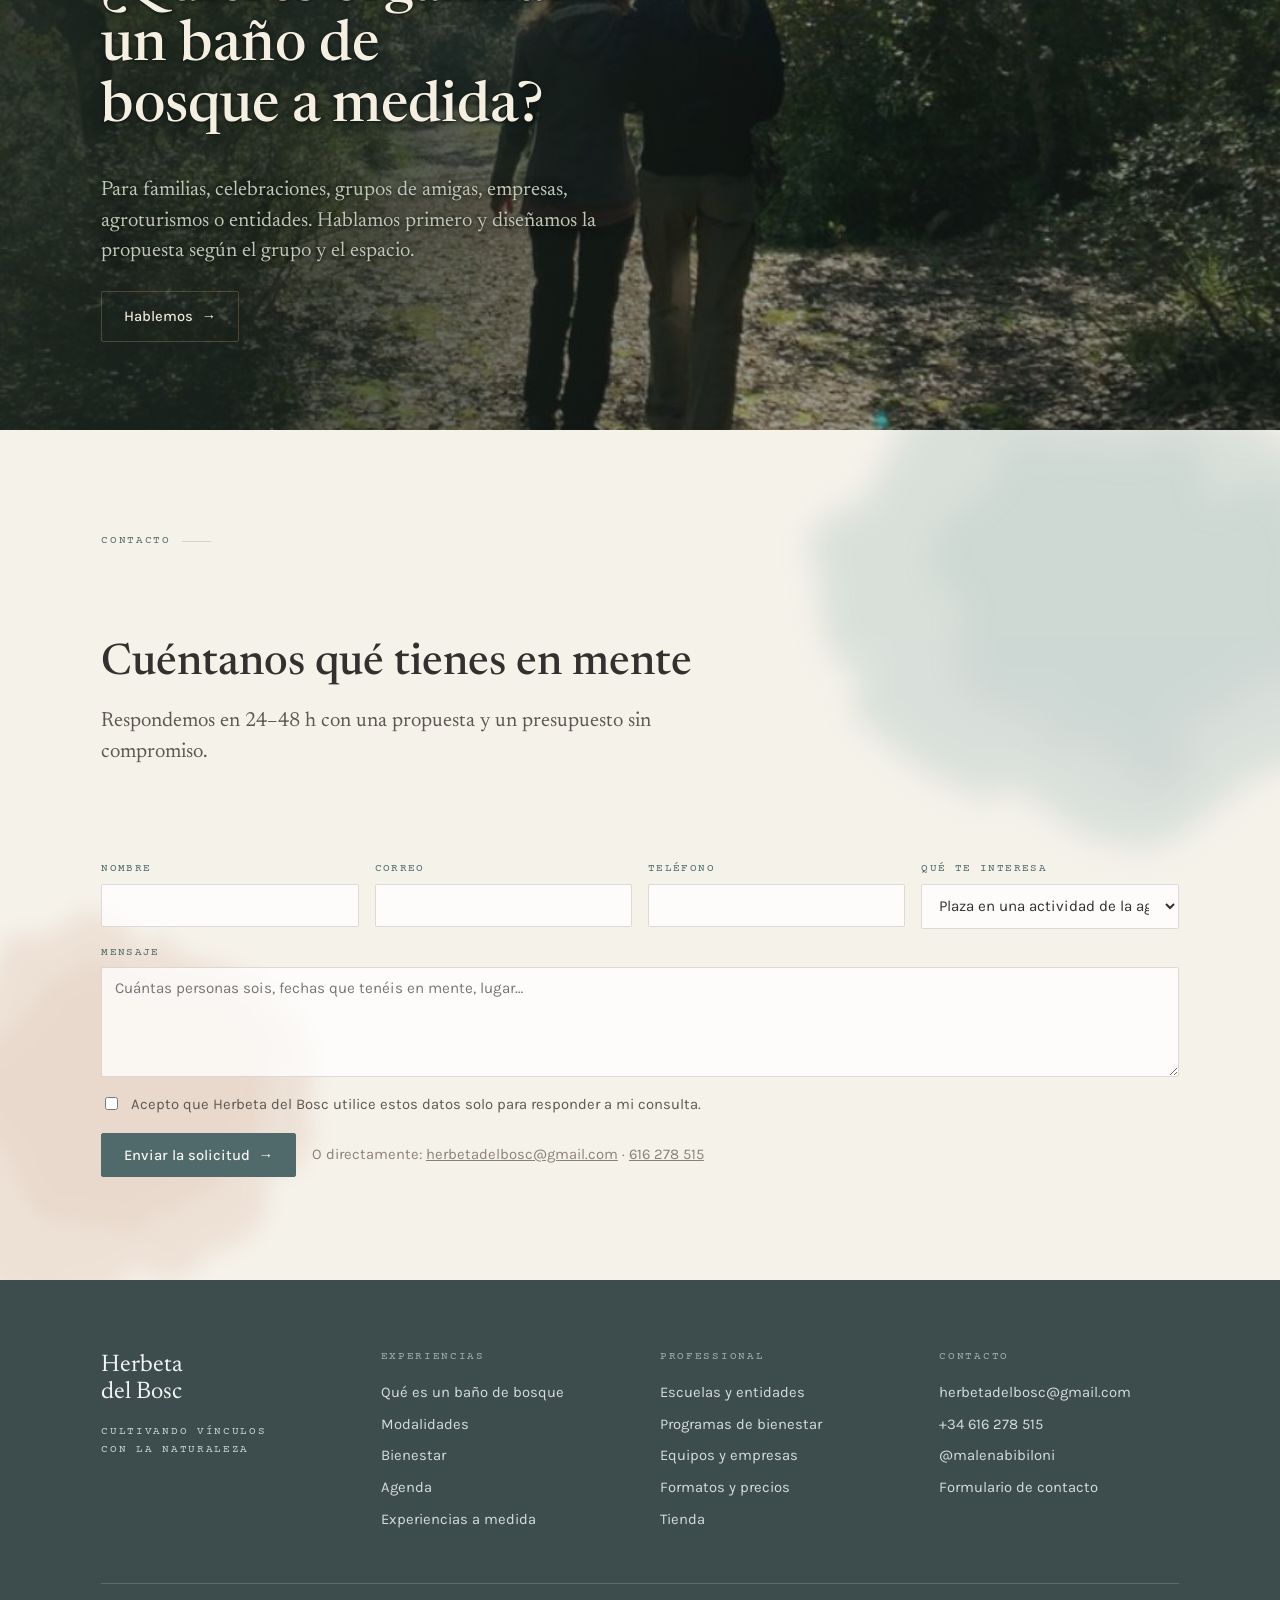
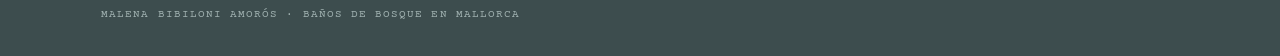
==== commit 38c32210: "SINCRONIA: el text de la Malen sense retocs Co-Authored-By: Claude Opus 5.5 <noreply@anthropic.com>" ====
--- a/es/index.html
+++ b/es/index.html
@@ -1210,7 +1210,7 @@
   var agenda=[
     {data:'2026-12-20',t:'Baño de bosque SINCRONIA · Solsticio de invierno',
      meta:['Biniamar','10 – 13 h'],
-     desc:'El baño de bosque SINCRONIA es nuestra propuesta periódica para celebrar la llegada de cada nueva estación. En esta ocasión, una forma de vivir de manera consciente el solsticio de invierno. A través del baño de bosque (shinrin-yoku) y de propuestas sensoriales en la naturaleza, nos sincronizaremos con el ritmo pausado de la estación. El objetivo es cultivar nuestro bienestar a través del contacto con la naturaleza y empezar el invierno con consciencia.',
+     desc:'El baño de bosque SINCRONIA es una propuesta periódica de Herbeta del Bosc para celebrar la entrada en la nueva estación; en esta ocasión, una forma de vivir de manera consciente el solsticio de invierno. A través de la práctica del baño de bosque (Shinrin-yoku), con propuestas sensoriales en la naturaleza, nos sincronizaremos con el ritmo pausado de la estación. El objetivo del encuentro es cultivar nuestro bienestar a través del contacto con la naturaleza e iniciar el invierno de manera consciente.',
      price:'30 €',state:'places',
      cartell:'../assets/img/cartell-sincronia-hivern-2026-12.jpg'}
   ];
